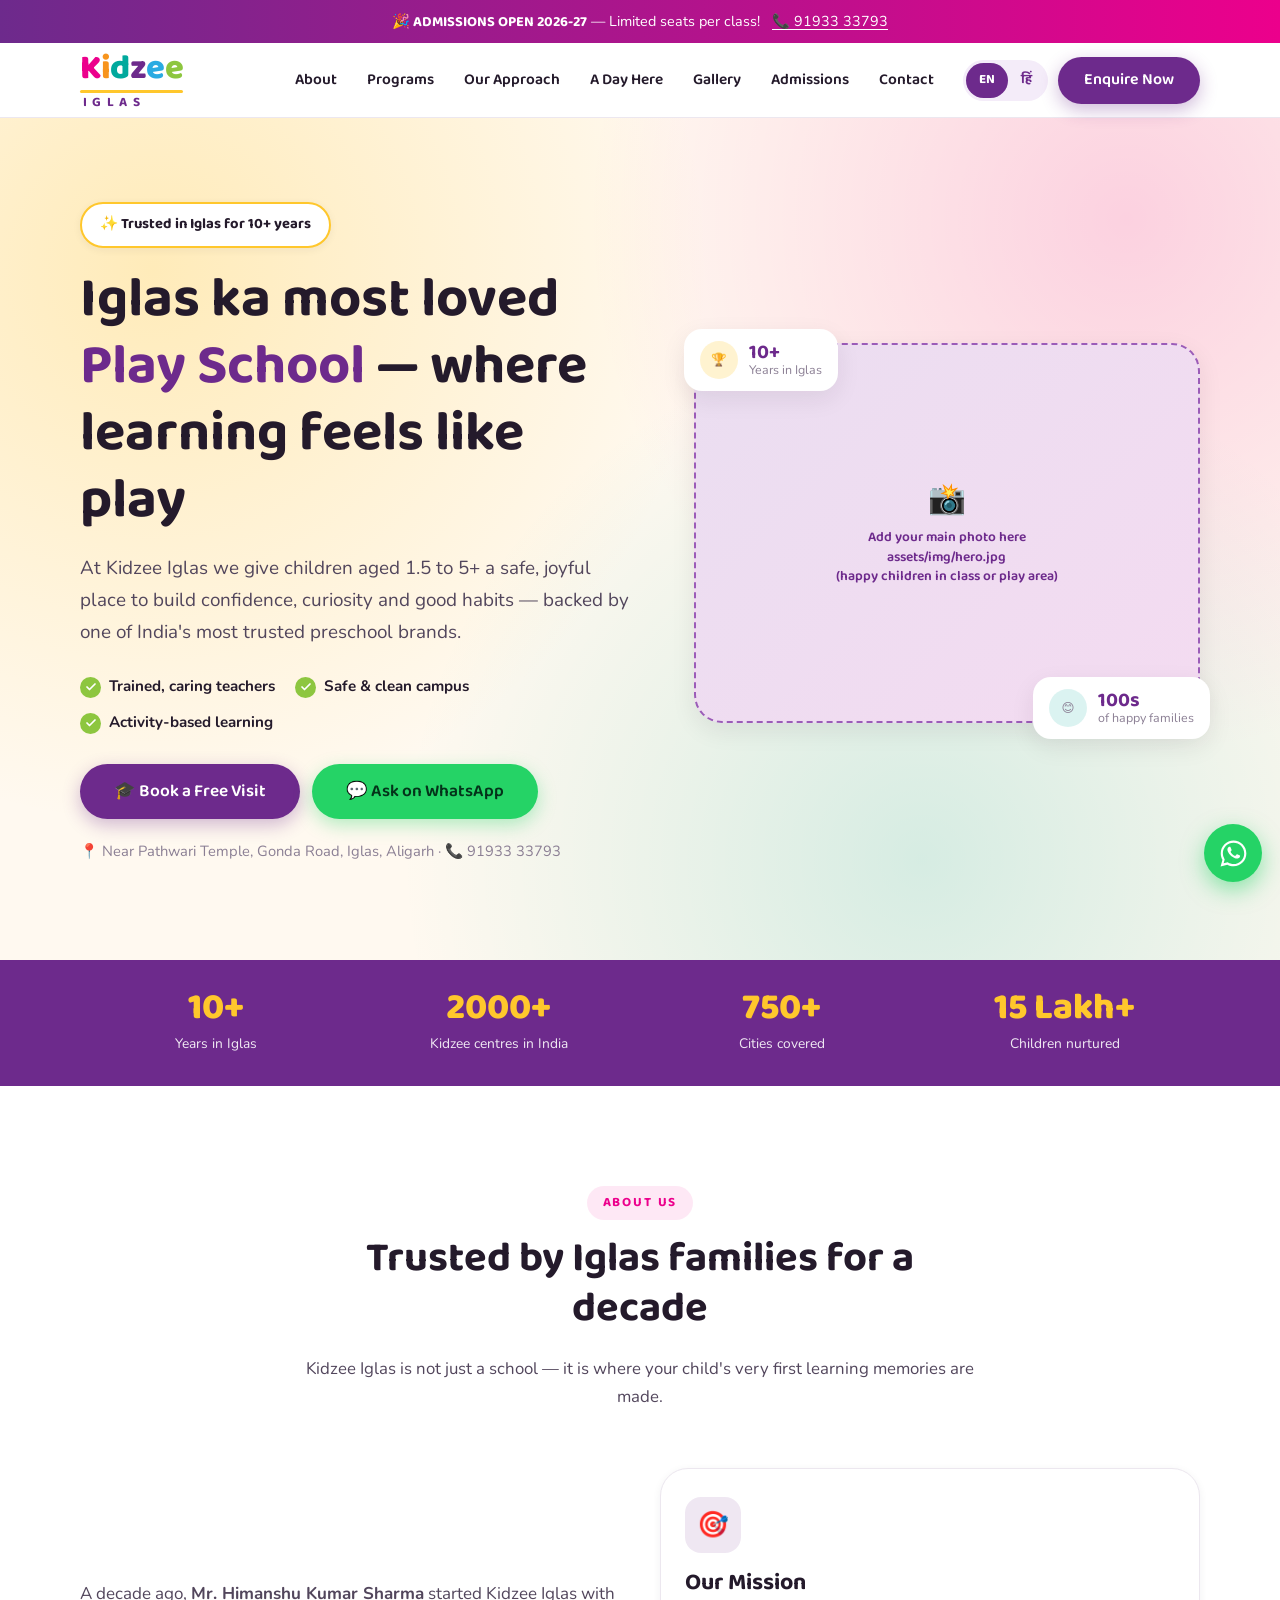
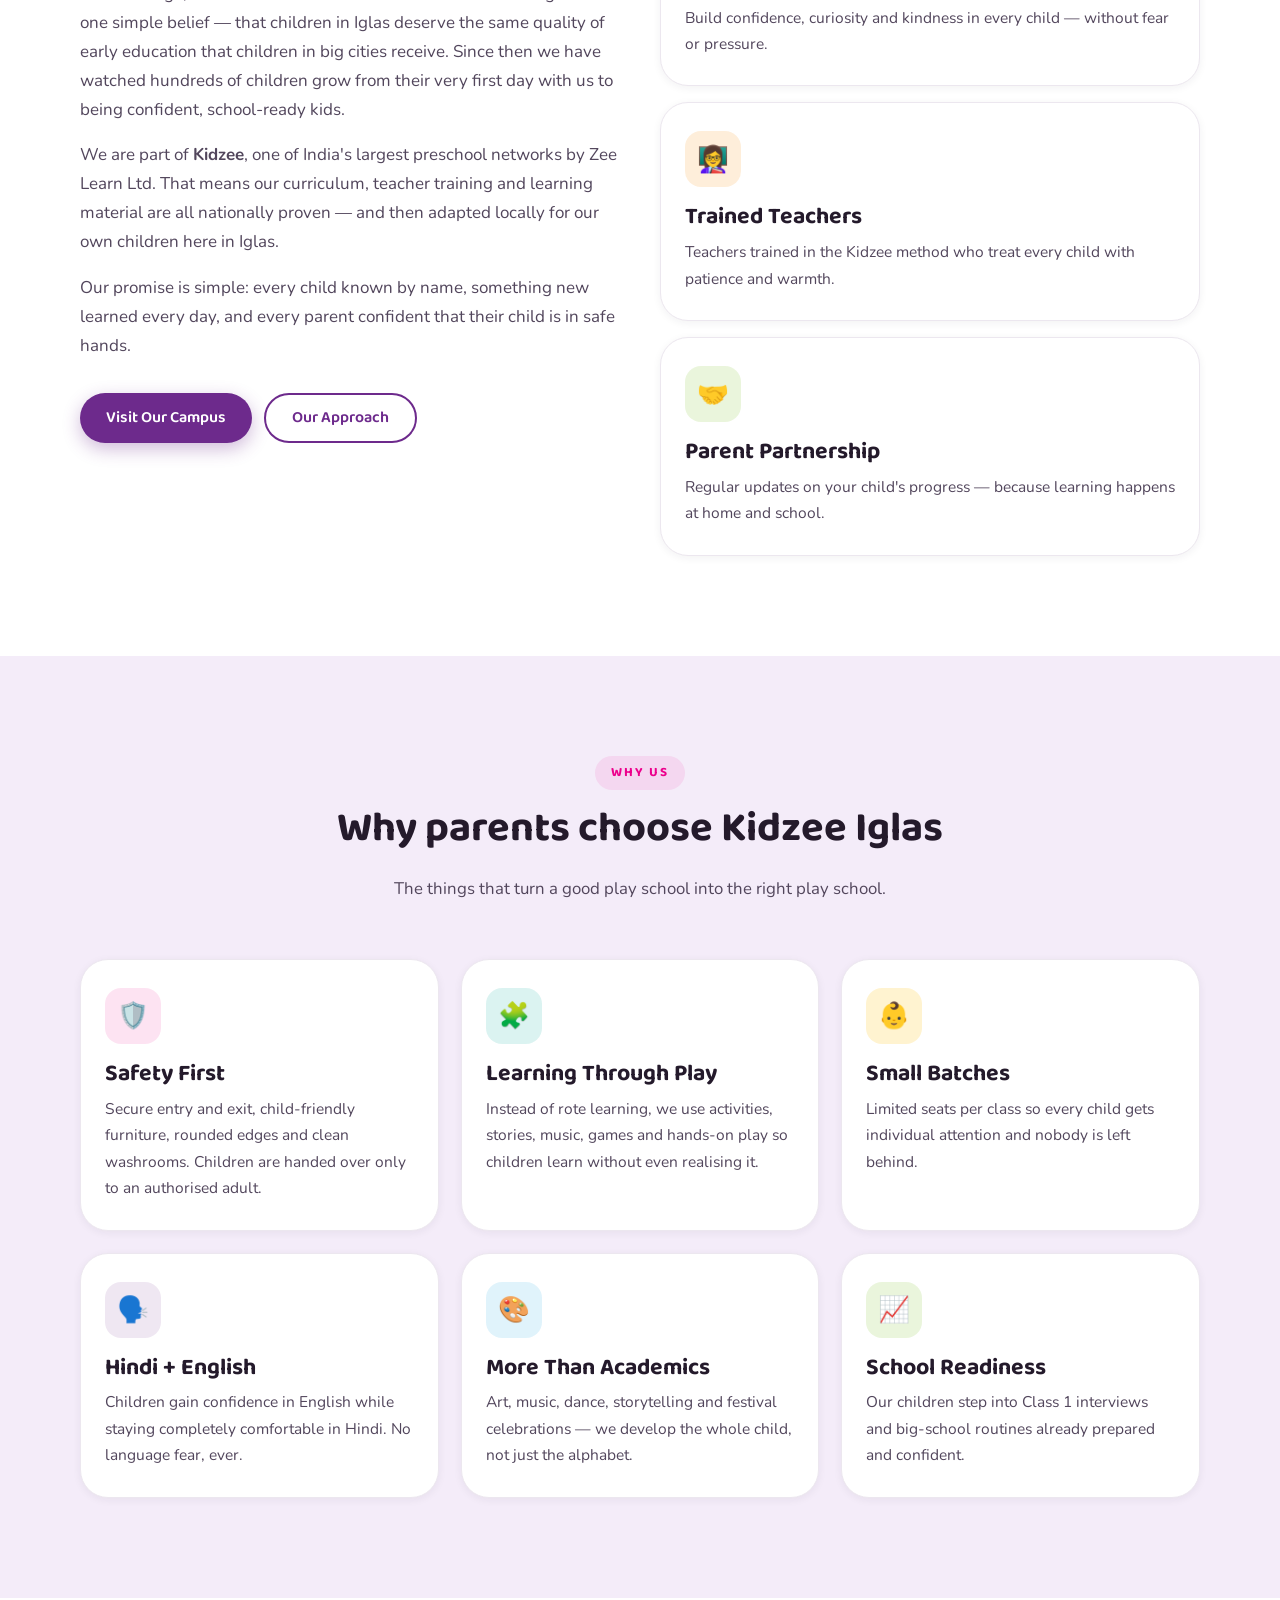
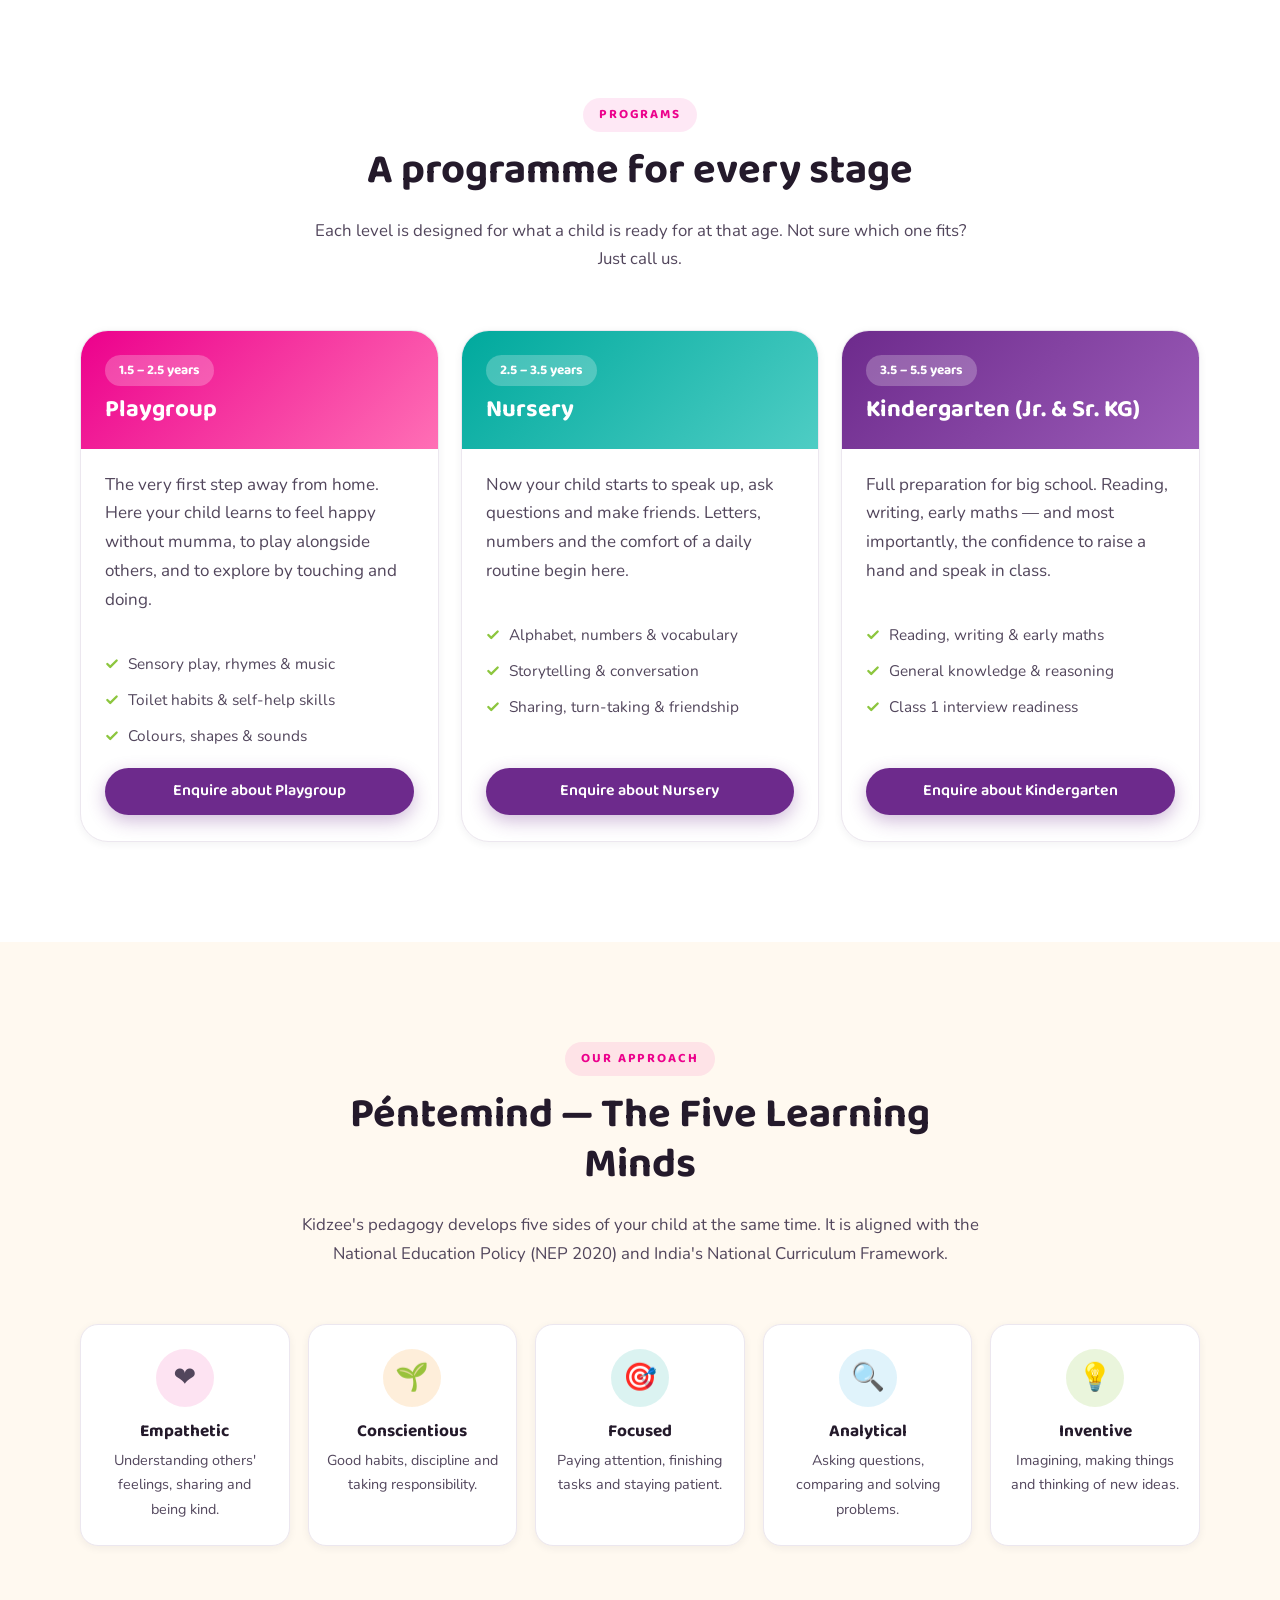
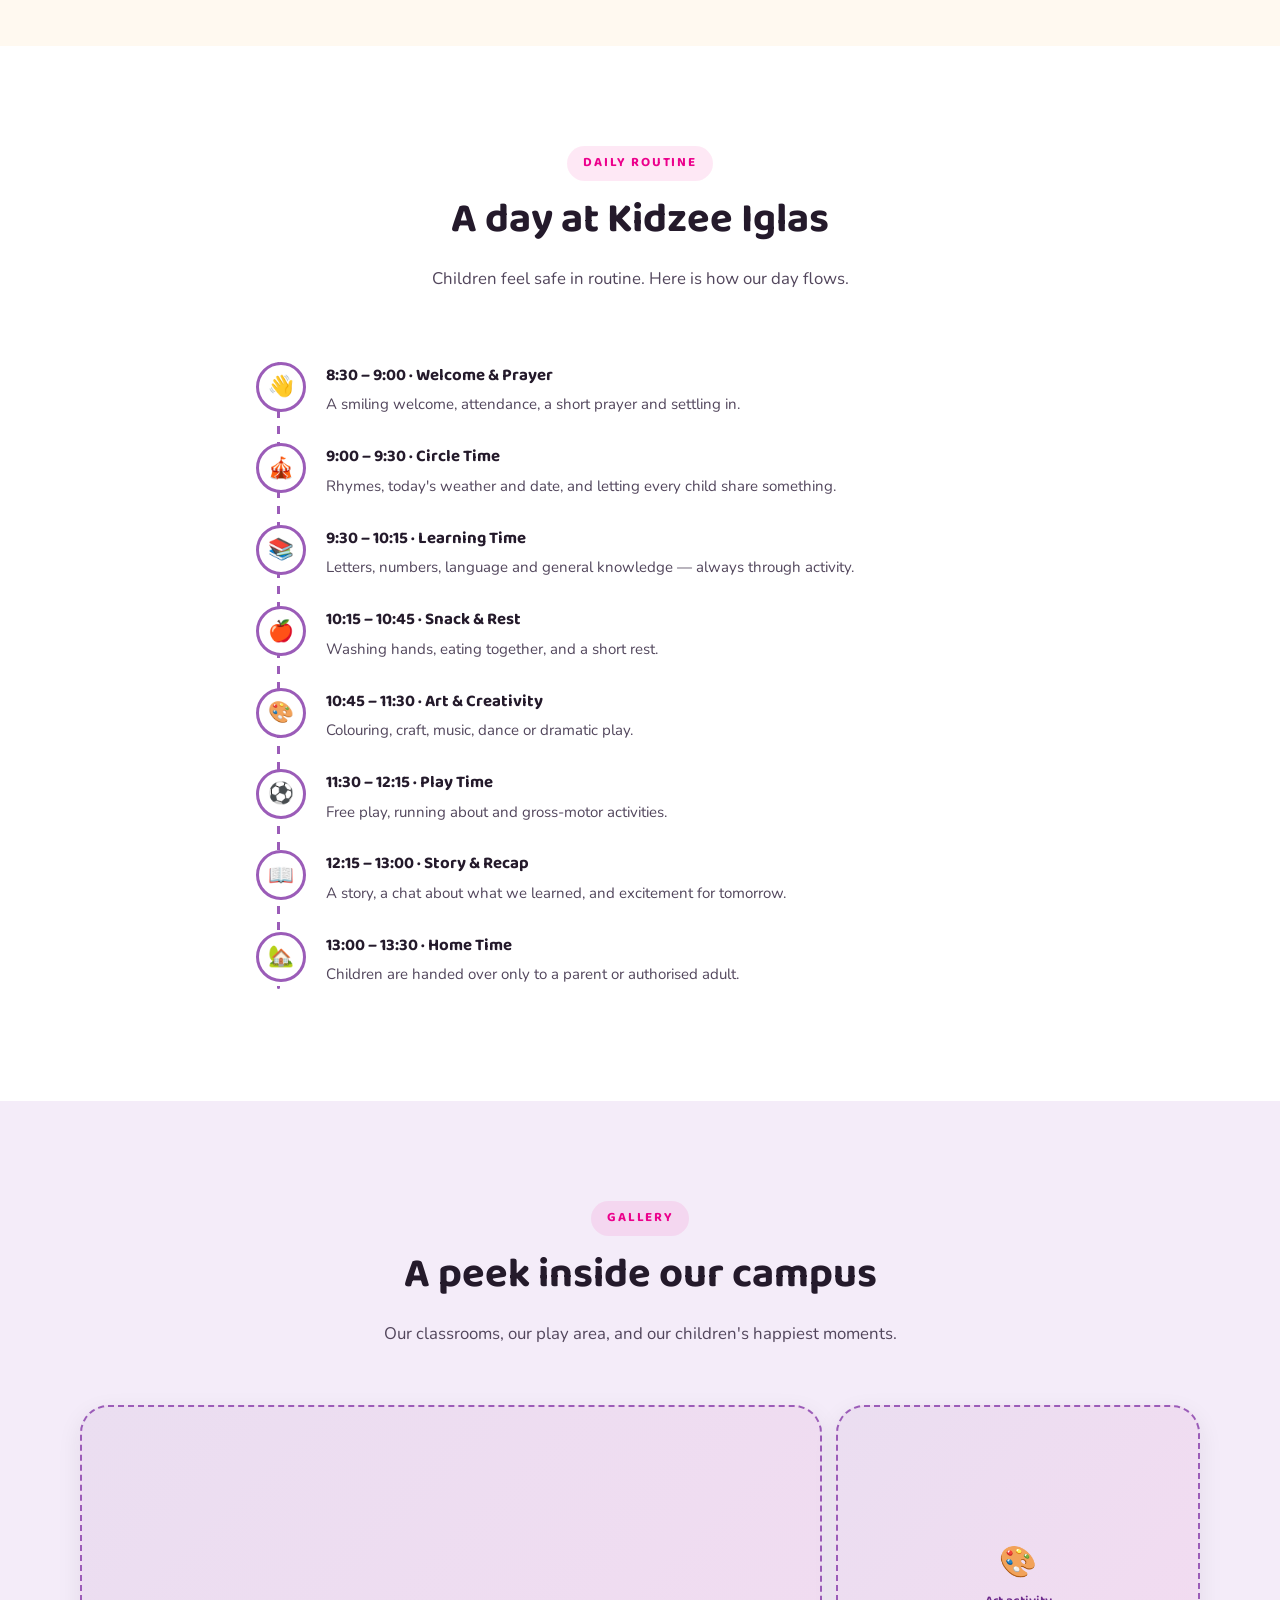
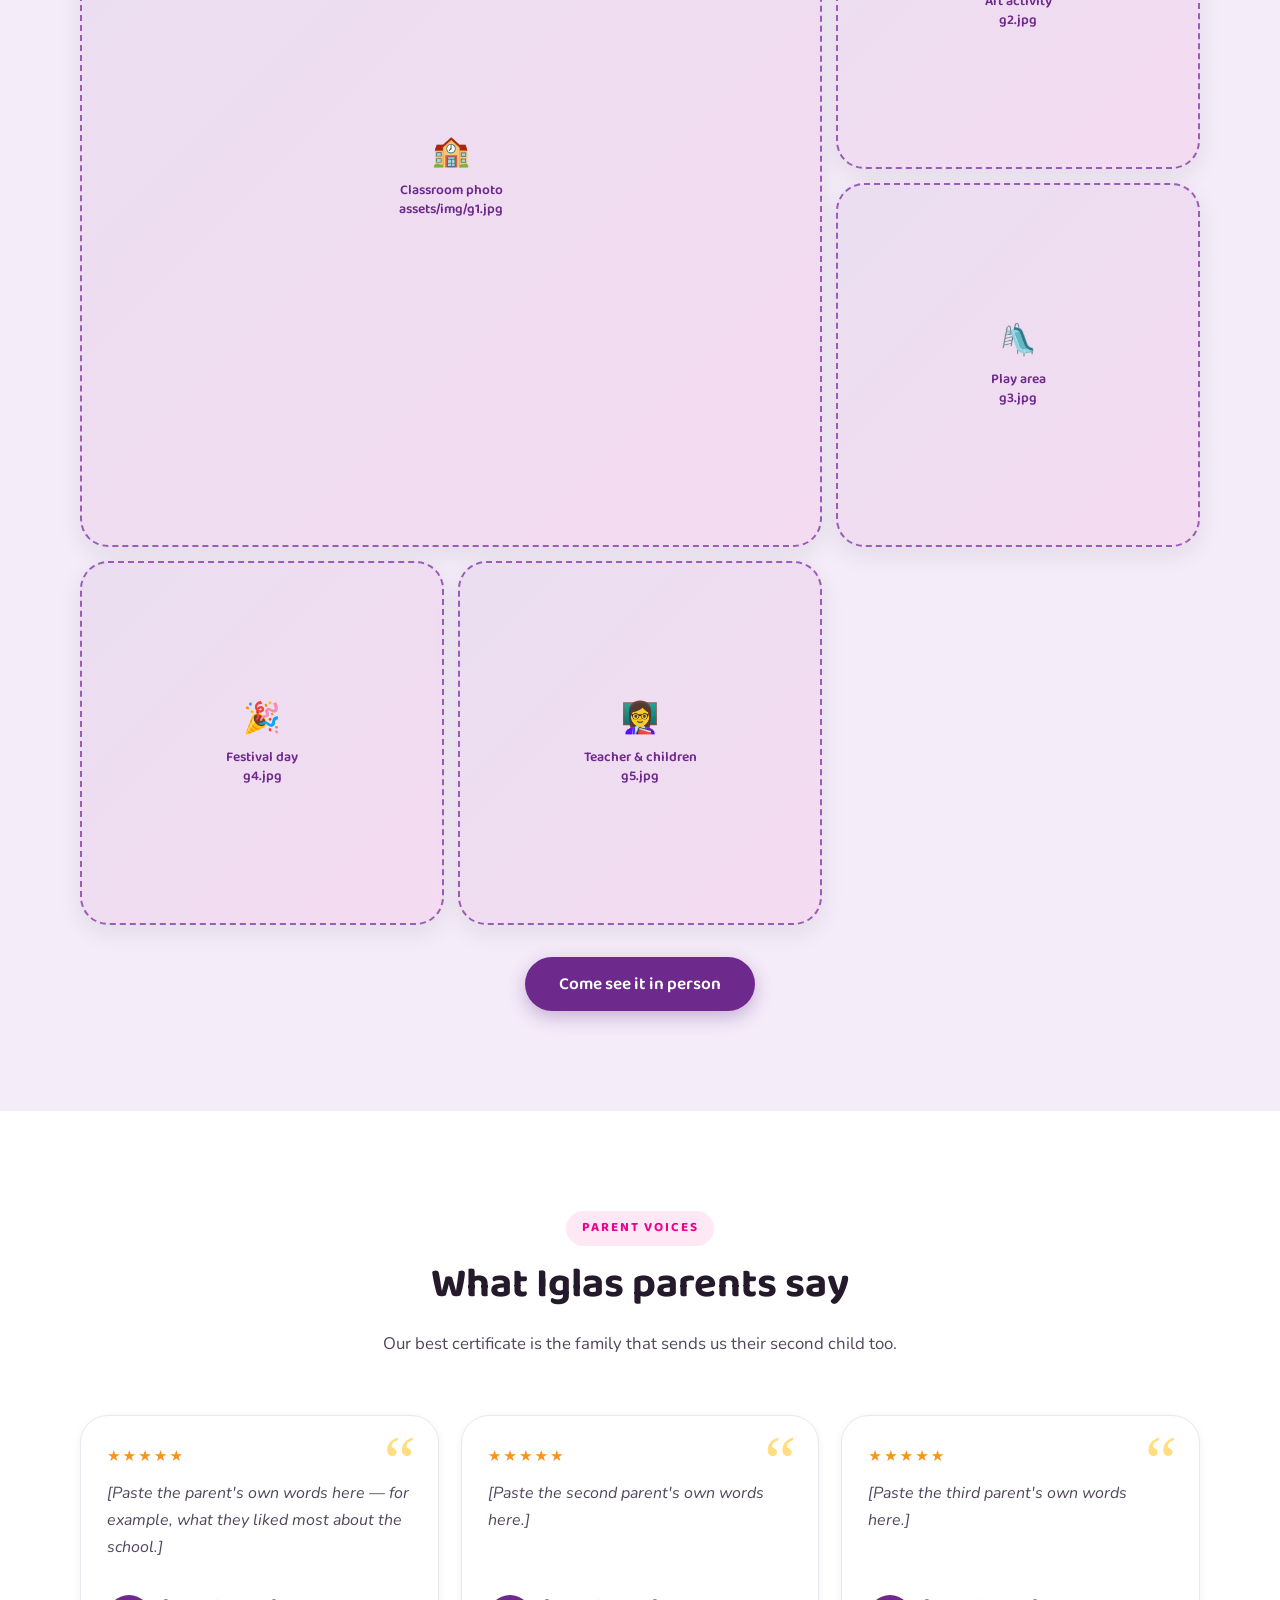
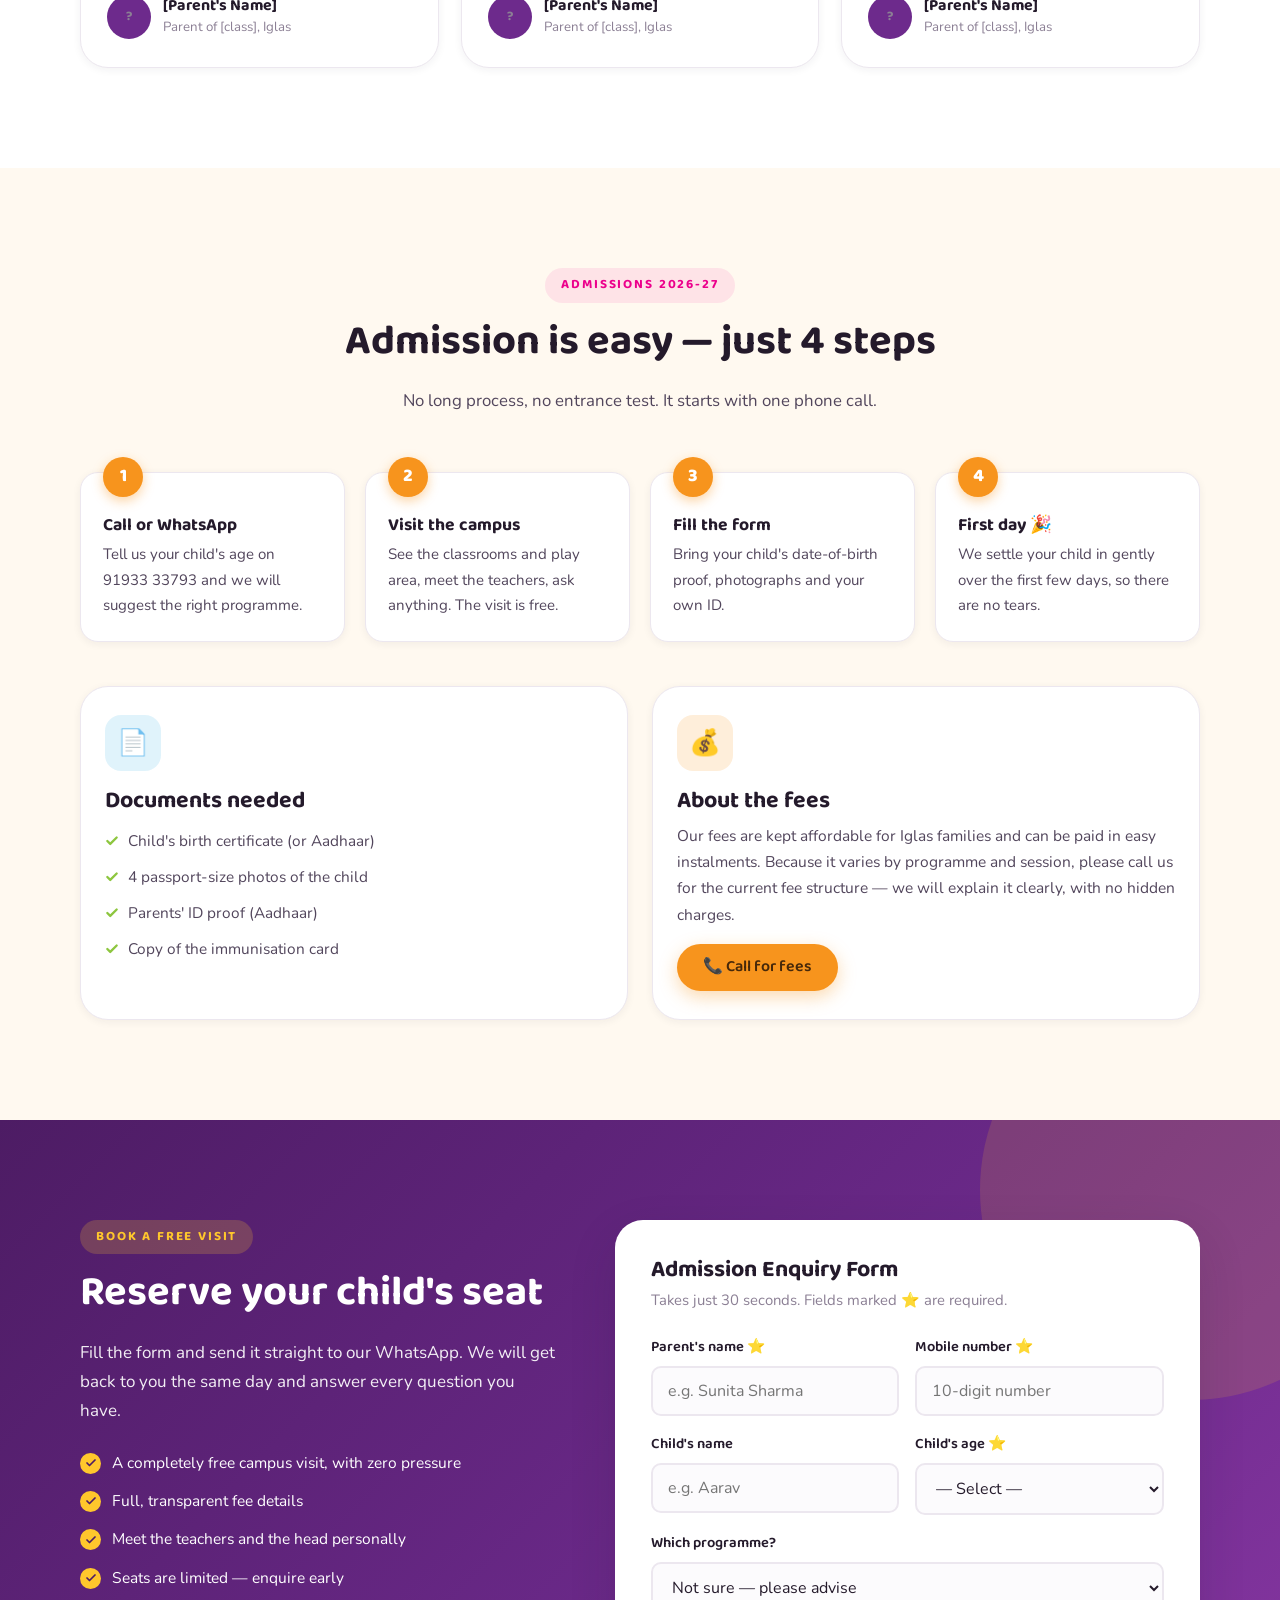
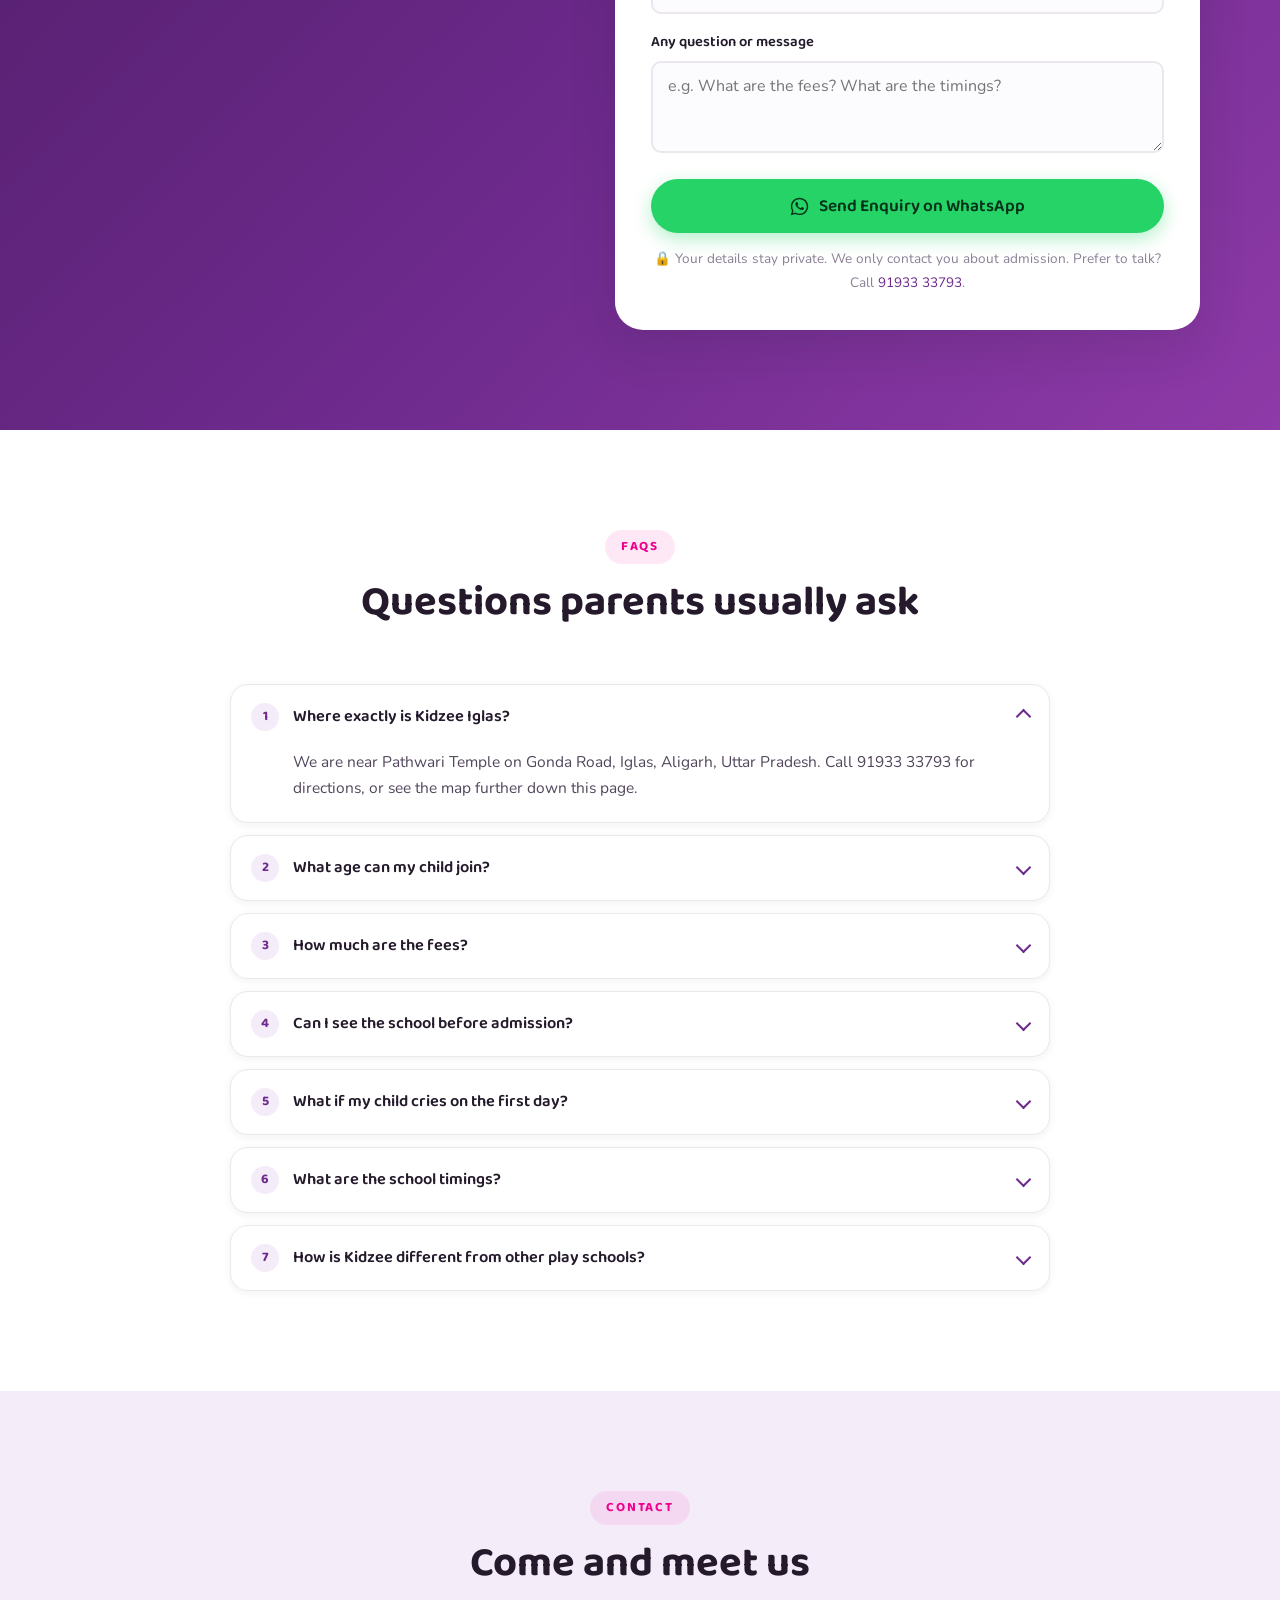
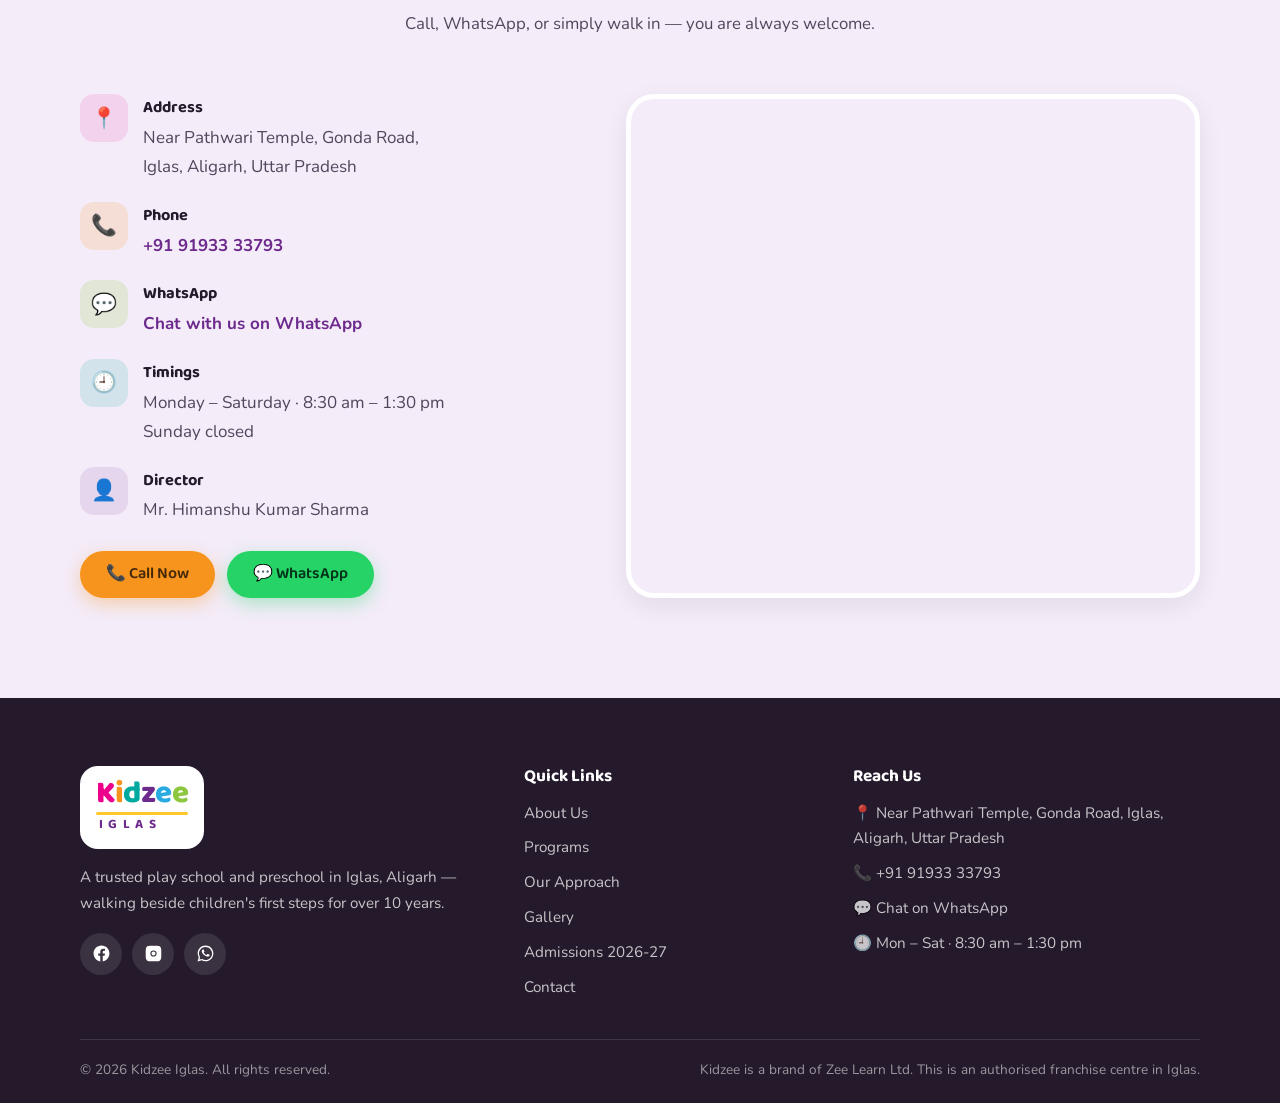
==== index.html @ c0337d70 "Add Kidzee Iglas website and branding kit Bilingual (English/Hindi), mobile-first website for the Ki" ====
<!DOCTYPE html>
<html lang="en">
<head>
<meta charset="UTF-8">
<meta name="viewport" content="width=device-width, initial-scale=1">
<meta name="theme-color" content="#6d2a8c">

<!-- ============================ SEO ============================ -->
<title>Kidzee Iglas | Best Play School &amp; Preschool in Iglas, Aligarh — Admissions Open 2026-27</title>
<meta name="description" content="Kidzee Iglas is a trusted play school &amp; preschool near Pathwari Temple, Gonda Road, Iglas, Aligarh. 10+ years of nurturing children. Playgroup, Nursery &amp; Kindergarten admissions open for 2026-27. Call 91933 33793.">
<meta name="keywords" content="Kidzee Iglas, play school in Iglas, preschool in Iglas, best play school Iglas Aligarh, nursery admission Iglas, playgroup Iglas, kindergarten Iglas, pre nursery Aligarh, Kidzee Aligarh">
<link rel="canonical" href="https://www.kidzeeiglas.com/">
<meta name="robots" content="index, follow">

<!-- Social sharing (WhatsApp / Facebook / Instagram link previews) -->
<meta property="og:type" content="website">
<meta property="og:site_name" content="Kidzee Iglas">
<meta property="og:title" content="Kidzee Iglas — Admissions Open 2026-27">
<meta property="og:description" content="Iglas ka bharosemand play school. Playgroup, Nursery aur Kindergarten mein admission shuru. 10+ saal ka anubhav. Call 91933 33793.">
<meta property="og:url" content="https://www.kidzeeiglas.com/">
<meta property="og:image" content="https://www.kidzeeiglas.com/assets/img/share-preview.jpg">
<meta property="og:locale" content="en_IN">
<meta name="twitter:card" content="summary_large_image">

<!-- Favicon: replace with the official Kidzee icon once you have it -->
<link rel="icon" href="data:image/svg+xml,%3Csvg xmlns=%22http://www.w3.org/2000/svg%22 viewBox=%220 0 32 32%22%3E%3Crect width=%2232%22 height=%2232%22 rx=%228%22 fill=%22%236d2a8c%22/%3E%3Ctext x=%2216%22 y=%2223%22 font-family=%22Verdana,sans-serif%22 font-size=%2220%22 font-weight=%22bold%22 fill=%22%23ffc72c%22 text-anchor=%22middle%22%3EK%3C/text%3E%3C/svg%3E">

<!-- Fonts (Baloo 2 also covers Devanagari, so Hindi renders in the same style) -->
<link rel="preconnect" href="https://fonts.googleapis.com">
<link rel="preconnect" href="https://fonts.gstatic.com" crossorigin>
<link href="https://fonts.googleapis.com/css2?family=Baloo+2:wght@600;700;800&family=Nunito:wght@400;600;700&display=swap" rel="stylesheet">

<style>
/* ==========================================================================
   KIDZEE IGLAS — Stylesheet
   --------------------------------------------------------------------------
   NOTE FOR THE OWNER / DEVELOPER:
   The colours below are a close approximation of the Kidzee playful palette.
   Once you receive the official Kidzee Brand Kit from Zee Learn, replace the
   HEX values in the ":root" block below with the official ones. Nothing else
   in this file needs to change — every colour is driven from here.
   ========================================================================== */

/* ---------- 1. DESIGN TOKENS ---------- */
:root {
  /* Brand palette */
  --purple: #6d2a8c;
  --purple-dark: #4d1c64;
  --purple-light: #9b5cb8;
  --purple-tint: #f4ecf9;

  --orange: #f7941d;
  --yellow: #ffc72c;
  --teal: #00a99d;
  --pink: #ec008c;
  --green: #8dc63f;
  --blue: #29abe2;

  /* Neutrals */
  --ink: #241a2b;
  --body: #52465c;
  --muted: #8b7f94;
  --line: #ece7ef;
  --cream: #fff9f0;
  --white: #ffffff;

  /* Typography */
  --font-head: "Baloo 2", "Trebuchet MS", "Segoe UI", system-ui, sans-serif;
  --font-body: "Nunito", "Segoe UI", Roboto, system-ui, -apple-system, sans-serif;

  /* Spacing & shape */
  --radius-sm: 10px;
  --radius: 18px;
  --radius-lg: 28px;
  --radius-pill: 999px;

  --shadow-sm: 0 2px 8px rgba(36, 26, 43, 0.06);
  --shadow: 0 8px 24px rgba(36, 26, 43, 0.08);
  --shadow-lg: 0 18px 48px rgba(36, 26, 43, 0.14);

  --wrap: 1160px;
  --gutter: 20px;

  /* Sticky bar height on mobile, used to pad the page bottom */
  --mobile-bar: 64px;
}

/* ---------- 2. RESET ---------- */
*,
*::before,
*::after {
  box-sizing: border-box;
}

html {
  -webkit-text-size-adjust: 100%;
  scroll-behavior: smooth;
  scroll-padding-top: 90px;
}

body {
  margin: 0;
  font-family: var(--font-body);
  font-size: 17px;
  line-height: 1.7;
  color: var(--body);
  background: var(--white);
  overflow-x: hidden;
}

img,
svg,
iframe {
  max-width: 100%;
  display: block;
}

a {
  color: var(--purple);
  text-decoration: none;
}

ul {
  margin: 0;
  padding: 0;
  list-style: none;
}

button {
  font: inherit;
  cursor: pointer;
  border: 0;
  background: none;
  color: inherit;
}

h1,
h2,
h3,
h4 {
  font-family: var(--font-head);
  color: var(--ink);
  line-height: 1.2;
  margin: 0 0 0.5em;
  font-weight: 700;
}

h1 {
  font-size: clamp(2rem, 5.2vw, 3.5rem);
}

h2 {
  font-size: clamp(1.6rem, 4vw, 2.6rem);
}

h3 {
  font-size: clamp(1.15rem, 2.4vw, 1.45rem);
}

p {
  margin: 0 0 1em;
}

p:last-child {
  margin-bottom: 0;
}

:focus-visible {
  outline: 3px solid var(--orange);
  outline-offset: 3px;
  border-radius: 4px;
}

/* ---------- 3. LAYOUT HELPERS ---------- */
.wrap {
  width: 100%;
  max-width: var(--wrap);
  margin-inline: auto;
  padding-inline: var(--gutter);
}

.section {
  padding: clamp(56px, 8vw, 100px) 0;
}

.section--tint {
  background: var(--purple-tint);
}

.section--cream {
  background: var(--cream);
}

.section-head {
  max-width: 680px;
  margin: 0 auto clamp(32px, 5vw, 56px);
  text-align: center;
}

.section-head p {
  font-size: 1.05rem;
  color: var(--body);
}

.eyebrow {
  display: inline-block;
  font-family: var(--font-head);
  font-weight: 700;
  font-size: 0.82rem;
  letter-spacing: 0.14em;
  text-transform: uppercase;
  color: var(--pink);
  background: rgba(236, 0, 140, 0.09);
  padding: 6px 16px;
  border-radius: var(--radius-pill);
  margin-bottom: 14px;
}

.grid {
  display: grid;
  gap: 22px;
}

@media (min-width: 640px) {
  .grid--2 { grid-template-columns: repeat(2, 1fr); }
  .grid--3 { grid-template-columns: repeat(2, 1fr); }
}

@media (min-width: 960px) {
  .grid--3 { grid-template-columns: repeat(3, 1fr); }
}

/* ---------- 4. BUTTONS ---------- */
.btn {
  display: inline-flex;
  align-items: center;
  justify-content: center;
  gap: 9px;
  font-family: var(--font-head);
  font-weight: 600;
  font-size: 1rem;
  padding: 13px 26px;
  border-radius: var(--radius-pill);
  transition: transform 0.18s ease, box-shadow 0.18s ease, background 0.18s ease;
  text-align: center;
  line-height: 1.3;
}

.btn:hover {
  transform: translateY(-2px);
}

.btn svg {
  flex: 0 0 auto;
}

.btn--primary {
  background: var(--purple);
  color: #fff;
  box-shadow: 0 6px 18px rgba(109, 42, 140, 0.32);
}

.btn--primary:hover {
  background: var(--purple-dark);
}

.btn--wa {
  background: #25d366;
  color: #04331a;
  box-shadow: 0 6px 18px rgba(37, 211, 102, 0.35);
}

.btn--wa:hover {
  background: #1cb455;
  color: #fff;
}

.btn--call {
  background: var(--orange);
  color: #46280a;
  box-shadow: 0 6px 18px rgba(247, 148, 29, 0.35);
}

.btn--ghost {
  background: #fff;
  color: var(--purple);
  border: 2px solid var(--purple);
}

.btn--ghost:hover {
  background: var(--purple);
  color: #fff;
}

.btn--lg {
  font-size: 1.08rem;
  padding: 16px 34px;
}

.btn--block {
  width: 100%;
}

.btn-row {
  display: flex;
  flex-wrap: wrap;
  gap: 12px;
}

/* ---------- 5. ANNOUNCEMENT BAR ---------- */
.topbar {
  background: linear-gradient(90deg, var(--purple), var(--pink));
  color: #fff;
  font-size: 0.9rem;
  text-align: center;
  padding: 9px var(--gutter);
}

.topbar strong {
  font-family: var(--font-head);
}

.topbar a {
  color: #fff;
  text-decoration: underline;
  text-underline-offset: 3px;
  white-space: nowrap;
}

/* ---------- 6. HEADER / NAV ---------- */
.header {
  position: sticky;
  top: 0;
  z-index: 60;
  background: rgba(255, 255, 255, 0.96);
  backdrop-filter: blur(10px);
  border-bottom: 1px solid var(--line);
}

.header__inner {
  display: flex;
  align-items: center;
  gap: 16px;
  min-height: 74px;
}

.logo {
  display: flex;
  align-items: center;
  flex: 0 0 auto;
}

.logo img {
  height: 54px;
  width: auto;
}

.nav {
  margin-left: auto;
}

.nav__list {
  display: flex;
  align-items: center;
  gap: 4px;
}

.nav__list a {
  display: block;
  padding: 9px 13px;
  border-radius: var(--radius-pill);
  font-family: var(--font-head);
  font-weight: 600;
  font-size: 0.97rem;
  color: var(--ink);
  transition: background 0.15s ease, color 0.15s ease;
}

.nav__list a:hover {
  background: var(--purple-tint);
  color: var(--purple);
}

.header__actions {
  display: flex;
  align-items: center;
  gap: 10px;
  flex: 0 0 auto;
}

/* Language toggle */
.lang {
  display: inline-flex;
  background: var(--purple-tint);
  border-radius: var(--radius-pill);
  padding: 3px;
  flex: 0 0 auto;
}

.lang button {
  font-family: var(--font-head);
  font-weight: 700;
  font-size: 0.82rem;
  padding: 6px 13px;
  border-radius: var(--radius-pill);
  color: var(--purple);
  transition: background 0.15s ease, color 0.15s ease;
}

.lang button[aria-pressed="true"] {
  background: var(--purple);
  color: #fff;
}

/* Hamburger */
.burger {
  display: none;
  width: 46px;
  height: 46px;
  border-radius: var(--radius-sm);
  background: var(--purple-tint);
  align-items: center;
  justify-content: center;
  flex: 0 0 auto;
}

.burger span {
  display: block;
  width: 21px;
  height: 2.5px;
  background: var(--purple);
  border-radius: 3px;
  position: relative;
  transition: transform 0.22s ease, opacity 0.22s ease;
}

.burger span::before,
.burger span::after {
  content: "";
  position: absolute;
  left: 0;
  width: 21px;
  height: 2.5px;
  background: var(--purple);
  border-radius: 3px;
  transition: transform 0.22s ease;
}

.burger span::before { top: -7px; }
.burger span::after { top: 7px; }

.burger[aria-expanded="true"] span { background: transparent; }
.burger[aria-expanded="true"] span::before { transform: translateY(7px) rotate(45deg); }
.burger[aria-expanded="true"] span::after { transform: translateY(-7px) rotate(-45deg); }

@media (max-width: 1024px) {
  .burger { display: flex; }

  .nav {
    position: fixed;
    inset: 0 0 0 auto;
    width: min(320px, 84vw);
    background: #fff;
    box-shadow: var(--shadow-lg);
    padding: 92px 22px 32px;
    transform: translateX(103%);
    /* visibility:hidden keeps the off-screen links out of the keyboard tab
       order while the drawer is closed, and still allows the slide-in to be
       animated (visibility is a discrete but animatable property). */
    visibility: hidden;
    pointer-events: none;
    transition: transform 0.28s ease, visibility 0.28s ease;
    overflow-y: auto;
    z-index: 55;
  }

  .nav.is-open {
    transform: translateX(0);
    visibility: visible;
    pointer-events: auto;
  }

  .nav__list {
    flex-direction: column;
    align-items: stretch;
    gap: 2px;
  }

  .nav__list a {
    padding: 13px 15px;
    font-size: 1.05rem;
    border-radius: var(--radius-sm);
  }

  .nav__cta {
    margin-top: 18px;
    display: grid;
    gap: 10px;
  }

  .header__actions .btn--desktop { display: none; }
}

@media (min-width: 1025px) {
  .nav__cta { display: none; }
}

.scrim {
  position: fixed;
  inset: 0;
  background: rgba(36, 26, 43, 0.5);
  opacity: 0;
  visibility: hidden;
  transition: opacity 0.28s ease, visibility 0.28s ease;
  z-index: 50;
}

.scrim.is-on {
  opacity: 1;
  visibility: visible;
}

/* ---------- 7. HERO ---------- */
.hero {
  position: relative;
  background:
    radial-gradient(circle at 12% 18%, rgba(255, 199, 44, 0.28), transparent 42%),
    radial-gradient(circle at 88% 12%, rgba(236, 0, 140, 0.16), transparent 40%),
    radial-gradient(circle at 72% 88%, rgba(0, 169, 157, 0.16), transparent 44%),
    var(--cream);
  padding: clamp(44px, 7vw, 84px) 0 clamp(56px, 8vw, 96px);
  overflow: hidden;
}

.hero__grid {
  display: grid;
  gap: 40px;
  align-items: center;
}

@media (min-width: 900px) {
  .hero__grid {
    grid-template-columns: 1.05fr 0.95fr;
    gap: 54px;
  }
}

.hero__badge {
  display: inline-flex;
  align-items: center;
  gap: 8px;
  background: #fff;
  border: 2px solid var(--yellow);
  color: var(--ink);
  font-family: var(--font-head);
  font-weight: 700;
  font-size: 0.92rem;
  padding: 8px 18px;
  border-radius: var(--radius-pill);
  box-shadow: var(--shadow-sm);
  margin-bottom: 18px;
}

.hero h1 {
  margin-bottom: 18px;
}

.hero h1 .hl {
  color: var(--purple);
  position: relative;
  white-space: nowrap;
}

.hero h1 .hl::after {
  content: "";
  position: absolute;
  left: 0;
  right: 0;
  bottom: 4px;
  height: 30%;
  background: rgba(255, 199, 44, 0.45);
  border-radius: 4px;
  z-index: -1;
}

.hero__lead {
  font-size: clamp(1.02rem, 2.1vw, 1.18rem);
  max-width: 54ch;
  margin-bottom: 26px;
}

.hero__points {
  display: flex;
  flex-wrap: wrap;
  gap: 10px 20px;
  margin: 0 0 28px;
}

.hero__points li {
  display: flex;
  align-items: center;
  gap: 8px;
  font-weight: 700;
  font-size: 0.95rem;
  color: var(--ink);
}

.tick {
  flex: 0 0 auto;
  width: 21px;
  height: 21px;
  border-radius: 50%;
  background: var(--green);
  display: grid;
  place-items: center;
}

.tick svg { width: 12px; height: 12px; }

.hero__note {
  margin-top: 20px;
  font-size: 0.92rem;
  color: var(--muted);
}

/* Hero photo collage */
.hero__art {
  position: relative;
}

.photo {
  position: relative;
  border-radius: var(--radius-lg);
  overflow: hidden;
  background: var(--purple-tint);
  box-shadow: var(--shadow);
}

.photo img {
  width: 100%;
  height: 100%;
  object-fit: cover;
  display: block;
}

.hero__photo-main {
  aspect-ratio: 4 / 3;
  border: 6px solid #fff;
}

.hero__chip {
  position: absolute;
  background: #fff;
  border-radius: var(--radius);
  box-shadow: var(--shadow);
  padding: 12px 16px;
  display: flex;
  align-items: center;
  gap: 11px;
}

.hero__chip strong {
  display: block;
  font-family: var(--font-head);
  font-size: 1.25rem;
  color: var(--purple);
  line-height: 1;
}

.hero__chip span {
  font-size: 0.78rem;
  color: var(--muted);
  line-height: 1.3;
}

.hero__chip--tl { top: -14px; left: -10px; }
.hero__chip--br { bottom: -16px; right: -10px; }

@media (max-width: 560px) {
  .hero__chip { display: none; }
}

.chip-ico {
  width: 38px;
  height: 38px;
  border-radius: 50%;
  display: grid;
  place-items: center;
  font-size: 1.15rem;
  flex: 0 0 auto;
}

/* ---------- 8. TRUST STRIP ---------- */
.trust {
  background: var(--purple);
  color: #fff;
  padding: 30px 0;
}

.trust__grid {
  display: grid;
  grid-template-columns: repeat(2, 1fr);
  gap: 22px 12px;
  text-align: center;
}

@media (min-width: 760px) {
  .trust__grid { grid-template-columns: repeat(4, 1fr); }
}

.trust__num {
  font-family: var(--font-head);
  font-weight: 800;
  font-size: clamp(1.6rem, 4vw, 2.3rem);
  line-height: 1;
  color: var(--yellow);
  display: block;
}

.trust__lbl {
  font-size: 0.86rem;
  opacity: 0.9;
  margin-top: 6px;
  display: block;
}

/* ---------- 9. CARDS ---------- */
.card {
  background: #fff;
  border: 1px solid var(--line);
  border-radius: var(--radius-lg);
  padding: 28px 24px;
  box-shadow: var(--shadow-sm);
  transition: transform 0.2s ease, box-shadow 0.2s ease;
  height: 100%;
}

.card:hover {
  transform: translateY(-5px);
  box-shadow: var(--shadow);
}

.card__ico {
  width: 56px;
  height: 56px;
  border-radius: 16px;
  display: grid;
  place-items: center;
  font-size: 1.6rem;
  margin-bottom: 16px;
}

.card h3 {
  margin-bottom: 8px;
}

.card p {
  font-size: 0.97rem;
}

/* Pastel icon tiles */
.bg-purple { background: rgba(109, 42, 140, 0.11); }
.bg-orange { background: rgba(247, 148, 29, 0.16); }
.bg-yellow { background: rgba(255, 199, 44, 0.22); }
.bg-teal   { background: rgba(0, 169, 157, 0.14); }
.bg-pink   { background: rgba(236, 0, 140, 0.11); }
.bg-green  { background: rgba(141, 198, 63, 0.18); }
.bg-blue   { background: rgba(41, 171, 226, 0.14); }

/* ---------- 10. PROGRAMS ---------- */
.prog {
  position: relative;
  background: #fff;
  border-radius: var(--radius-lg);
  overflow: hidden;
  border: 1px solid var(--line);
  box-shadow: var(--shadow-sm);
  display: flex;
  flex-direction: column;
  transition: transform 0.2s ease, box-shadow 0.2s ease;
}

.prog:hover {
  transform: translateY(-5px);
  box-shadow: var(--shadow);
}

.prog__top {
  padding: 24px;
  color: #fff;
  position: relative;
}

.prog:nth-child(1) .prog__top { background: linear-gradient(135deg, var(--pink), #ff6fb5); }
.prog:nth-child(2) .prog__top { background: linear-gradient(135deg, var(--teal), #4ecdc4); }
.prog:nth-child(3) .prog__top { background: linear-gradient(135deg, var(--purple), var(--purple-light)); }

.prog__age {
  display: inline-block;
  background: rgba(255, 255, 255, 0.24);
  border-radius: var(--radius-pill);
  padding: 4px 14px;
  font-family: var(--font-head);
  font-weight: 700;
  font-size: 0.85rem;
  margin-bottom: 10px;
}

.prog__top h3 {
  color: #fff;
  margin: 0;
  font-size: 1.5rem;
}

.prog__body {
  padding: 22px 24px 26px;
  display: flex;
  flex-direction: column;
  gap: 14px;
  flex: 1;
}

.prog__list li {
  display: flex;
  gap: 9px;
  align-items: flex-start;
  font-size: 0.96rem;
  padding: 5px 0;
}

.prog__list svg {
  flex: 0 0 auto;
  margin-top: 6px;
  width: 14px;
  height: 14px;
  color: var(--green);
}

.prog__body .btn {
  margin-top: auto;
}

/* ---------- 11. PÉNTEMIND ---------- */
.minds {
  display: grid;
  gap: 18px;
}

@media (min-width: 620px) {
  .minds { grid-template-columns: repeat(2, 1fr); }
}

@media (min-width: 1000px) {
  .minds { grid-template-columns: repeat(5, 1fr); }
}

.mind {
  background: #fff;
  border-radius: var(--radius);
  padding: 24px 18px;
  text-align: center;
  border: 1px solid var(--line);
  box-shadow: var(--shadow-sm);
}

.mind__ico {
  width: 58px;
  height: 58px;
  margin: 0 auto 14px;
  border-radius: 50%;
  display: grid;
  place-items: center;
  font-size: 1.7rem;
}

.mind h3 {
  font-size: 1.08rem;
  margin-bottom: 6px;
}

.mind p {
  font-size: 0.9rem;
  margin: 0;
}

/* ---------- 12. DAILY ROUTINE TIMELINE ---------- */
.routine {
  max-width: 780px;
  margin-inline: auto;
  position: relative;
  padding-left: 6px;
}

.routine::before {
  content: "";
  position: absolute;
  left: 27px;
  top: 12px;
  bottom: 12px;
  width: 3px;
  background: repeating-linear-gradient(
    to bottom,
    var(--purple-light) 0 8px,
    transparent 8px 16px
  );
  border-radius: 3px;
}

.routine li {
  display: flex;
  gap: 20px;
  align-items: flex-start;
  padding: 12px 0;
  position: relative;
}

.routine__dot {
  flex: 0 0 auto;
  width: 50px;
  height: 50px;
  border-radius: 50%;
  background: #fff;
  border: 3px solid var(--purple-light);
  display: grid;
  place-items: center;
  font-size: 1.3rem;
  position: relative;
  z-index: 1;
}

.routine__txt strong {
  display: block;
  font-family: var(--font-head);
  color: var(--ink);
  font-size: 1.05rem;
}

.routine__txt span {
  font-size: 0.94rem;
}

/* ---------- 13. GALLERY ---------- */
.gallery {
  display: grid;
  grid-template-columns: repeat(2, 1fr);
  gap: 14px;
}

@media (min-width: 700px) {
  .gallery { grid-template-columns: repeat(3, 1fr); }
}

.gallery .photo {
  aspect-ratio: 1 / 1;
}

.gallery .photo:first-child {
  grid-column: span 2;
  grid-row: span 2;
  aspect-ratio: auto;
}

@media (max-width: 699px) {
  .gallery .photo:first-child {
    grid-column: span 2;
    grid-row: auto;
    aspect-ratio: 4 / 3;
  }
}

/* Placeholder look for photos not yet supplied */
.photo--empty {
  display: grid;
  place-items: center;
  text-align: center;
  padding: 18px;
  background:
    linear-gradient(135deg, rgba(109, 42, 140, 0.07), rgba(236, 0, 140, 0.07)),
    var(--purple-tint);
  border: 2px dashed var(--purple-light);
  color: var(--purple);
  font-family: var(--font-head);
  font-weight: 600;
  font-size: 0.86rem;
  line-height: 1.4;
}

.photo--empty .ph-ico {
  font-size: 1.9rem;
  display: block;
  margin-bottom: 6px;
}

/* ---------- 14. TESTIMONIALS ---------- */
.quote {
  background: #fff;
  border-radius: var(--radius-lg);
  padding: 28px 26px;
  border: 1px solid var(--line);
  box-shadow: var(--shadow-sm);
  position: relative;
  height: 100%;
  display: flex;
  flex-direction: column;
}

.quote::before {
  content: "\201C";
  font-family: Georgia, serif;
  font-size: 4.5rem;
  line-height: 1;
  color: var(--yellow);
  position: absolute;
  top: 10px;
  right: 22px;
  opacity: 0.6;
}

.quote p {
  font-size: 1rem;
  font-style: italic;
  position: relative;
  z-index: 1;
  flex: 1;
}

.quote__by {
  display: flex;
  align-items: center;
  gap: 12px;
  margin-top: 18px;
}

.quote__av {
  width: 44px;
  height: 44px;
  border-radius: 50%;
  background: var(--purple);
  color: #fff;
  display: grid;
  place-items: center;
  font-family: var(--font-head);
  font-weight: 700;
  font-size: 1.1rem;
  flex: 0 0 auto;
}

.quote__by strong {
  display: block;
  font-family: var(--font-head);
  color: var(--ink);
  font-size: 1rem;
  line-height: 1.3;
}

.quote__by span {
  font-size: 0.83rem;
  color: var(--muted);
}

.stars {
  color: var(--orange);
  font-size: 0.95rem;
  letter-spacing: 2px;
  margin-bottom: 10px;
}

/* ---------- 15. ADMISSION STEPS ---------- */
.steps {
  counter-reset: step;
  display: grid;
  gap: 20px;
}

@media (min-width: 640px) {
  .steps { grid-template-columns: repeat(2, 1fr); }
}

@media (min-width: 1000px) {
  .steps { grid-template-columns: repeat(4, 1fr); }
}

.step {
  background: #fff;
  border-radius: var(--radius);
  padding: 26px 22px 22px;
  border: 1px solid var(--line);
  box-shadow: var(--shadow-sm);
  position: relative;
}

.step::before {
  counter-increment: step;
  content: counter(step);
  position: absolute;
  top: -16px;
  left: 22px;
  width: 40px;
  height: 40px;
  border-radius: 50%;
  background: var(--orange);
  color: #fff;
  font-family: var(--font-head);
  font-weight: 800;
  font-size: 1.15rem;
  display: grid;
  place-items: center;
  box-shadow: 0 4px 12px rgba(247, 148, 29, 0.4);
}

.step h3 {
  margin-top: 16px;
  font-size: 1.1rem;
  margin-bottom: 6px;
}

.step p {
  font-size: 0.94rem;
  margin: 0;
}

/* ---------- 16. ENQUIRY FORM ---------- */
.enquire {
  background: linear-gradient(135deg, var(--purple-dark), var(--purple) 55%, #8e3aa8);
  color: #fff;
  position: relative;
  overflow: hidden;
}

.enquire::after {
  content: "";
  position: absolute;
  width: 420px;
  height: 420px;
  border-radius: 50%;
  background: rgba(255, 199, 44, 0.14);
  top: -140px;
  right: -120px;
}

.enquire__grid {
  display: grid;
  gap: 40px;
  align-items: start;
  position: relative;
  z-index: 1;
}

@media (min-width: 940px) {
  .enquire__grid { grid-template-columns: 0.9fr 1.1fr; gap: 56px; }
}

.enquire h2 {
  color: #fff;
}

.enquire__grid > div:first-child p {
  opacity: 0.92;
}

.enquire__perks {
  margin-top: 24px;
  display: grid;
  gap: 12px;
}

.enquire__perks li {
  display: flex;
  gap: 11px;
  align-items: flex-start;
  font-size: 0.97rem;
}

.enquire__perks .tick {
  background: var(--yellow);
  margin-top: 3px;
}

.enquire__perks .tick svg { color: var(--purple-dark); }

.form-card {
  background: #fff;
  border-radius: var(--radius-lg);
  padding: clamp(24px, 4vw, 36px);
  box-shadow: var(--shadow-lg);
  color: var(--body);
}

.form-card h3 {
  margin-bottom: 4px;
}

.form-card > p {
  font-size: 0.93rem;
  color: var(--muted);
  margin-bottom: 22px;
}

.field {
  margin-bottom: 16px;
}

.field label {
  display: block;
  font-family: var(--font-head);
  font-weight: 600;
  font-size: 0.92rem;
  color: var(--ink);
  margin-bottom: 6px;
}

.field .req {
  color: var(--pink);
}

.field input,
.field select,
.field textarea {
  width: 100%;
  font-family: var(--font-body);
  font-size: 1rem;
  color: var(--ink);
  padding: 12px 15px;
  border: 2px solid var(--line);
  border-radius: var(--radius-sm);
  background: #fcfbfd;
  transition: border-color 0.15s ease, background 0.15s ease;
}

.field textarea {
  min-height: 92px;
  resize: vertical;
}

.field input:focus,
.field select:focus,
.field textarea:focus {
  outline: none;
  border-color: var(--purple-light);
  background: #fff;
}

.field-row {
  display: grid;
  gap: 16px;
}

@media (min-width: 520px) {
  .field-row { grid-template-columns: 1fr 1fr; }
}

.form-note {
  font-size: 0.85rem;
  color: var(--muted);
  text-align: center;
  margin-top: 14px;
}

.form-err {
  display: none;
  background: rgba(236, 0, 140, 0.08);
  border: 1px solid rgba(236, 0, 140, 0.3);
  color: #b00068;
  border-radius: var(--radius-sm);
  padding: 10px 14px;
  font-size: 0.9rem;
  margin-bottom: 16px;
}

.form-err.is-on { display: block; }

/* ---------- 17. FAQ ---------- */
.faq {
  max-width: 820px;
  margin-inline: auto;
  display: grid;
  gap: 12px;
}

.faq__item {
  background: #fff;
  border: 1px solid var(--line);
  border-radius: var(--radius);
  overflow: hidden;
  box-shadow: var(--shadow-sm);
}

.faq__q {
  width: 100%;
  display: flex;
  align-items: center;
  gap: 14px;
  text-align: left;
  padding: 18px 20px;
  font-family: var(--font-head);
  font-weight: 600;
  font-size: 1.03rem;
  color: var(--ink);
}

.faq__q::after {
  content: "";
  margin-left: auto;
  flex: 0 0 auto;
  width: 11px;
  height: 11px;
  border-right: 2.5px solid var(--purple);
  border-bottom: 2.5px solid var(--purple);
  transform: rotate(45deg);
  transition: transform 0.22s ease;
}

.faq__item.is-open .faq__q::after {
  transform: rotate(-135deg);
}

.faq__n {
  flex: 0 0 auto;
  width: 28px;
  height: 28px;
  border-radius: 50%;
  background: var(--purple-tint);
  color: var(--purple);
  display: grid;
  place-items: center;
  font-size: 0.85rem;
  font-weight: 700;
}

.faq__a {
  display: none;
  padding: 0 20px 20px 62px;
  font-size: 0.97rem;
}

.faq__item.is-open .faq__a { display: block; }

@media (max-width: 520px) {
  .faq__a { padding-left: 20px; }
}

/* ---------- 18. CONTACT ---------- */
.contact__grid {
  display: grid;
  gap: 34px;
}

@media (min-width: 900px) {
  .contact__grid { grid-template-columns: 1fr 1.15fr; gap: 46px; }
}

.info-list {
  display: grid;
  gap: 20px;
  margin-bottom: 26px;
}

.info-list li {
  display: flex;
  gap: 15px;
  align-items: flex-start;
}

.info-list .card__ico {
  width: 48px;
  height: 48px;
  border-radius: 14px;
  font-size: 1.3rem;
  margin: 0;
}

.info-list strong {
  display: block;
  font-family: var(--font-head);
  color: var(--ink);
  font-size: 1.02rem;
  margin-bottom: 2px;
}

.info-list a { font-weight: 700; }

.map-frame {
  border-radius: var(--radius-lg);
  overflow: hidden;
  box-shadow: var(--shadow);
  border: 5px solid #fff;
  min-height: 340px;
  background: var(--purple-tint);
}

.map-frame iframe {
  width: 100%;
  height: 100%;
  min-height: 340px;
  border: 0;
}

/* ---------- 19. FOOTER ---------- */
.footer {
  background: var(--ink);
  color: rgba(255, 255, 255, 0.75);
  padding: clamp(44px, 6vw, 68px) 0 0;
  font-size: 0.95rem;
}

.footer__grid {
  display: grid;
  gap: 32px;
  padding-bottom: 38px;
}

@media (min-width: 760px) {
  .footer__grid { grid-template-columns: 1.4fr 1fr 1.2fr; gap: 40px; }
}

.footer h4 {
  color: #fff;
  font-size: 1.08rem;
  margin-bottom: 14px;
}

.footer a {
  color: rgba(255, 255, 255, 0.75);
}

.footer a:hover {
  color: var(--yellow);
}

.footer__links {
  display: grid;
  gap: 9px;
}

.footer__logo {
  background: #fff;
  border-radius: var(--radius);
  padding: 12px 16px;
  display: inline-block;
  margin-bottom: 16px;
}

.footer__logo img { height: 52px; }

.socials {
  display: flex;
  gap: 10px;
  margin-top: 16px;
}

.socials a {
  width: 42px;
  height: 42px;
  border-radius: 50%;
  background: rgba(255, 255, 255, 0.1);
  display: grid;
  place-items: center;
  transition: background 0.18s ease, transform 0.18s ease;
}

.socials a:hover {
  background: var(--purple);
  transform: translateY(-3px);
}

.socials svg { width: 19px; height: 19px; }

.footer__bar {
  border-top: 1px solid rgba(255, 255, 255, 0.12);
  padding: 18px 0 22px;
  font-size: 0.85rem;
  display: flex;
  flex-wrap: wrap;
  gap: 8px 18px;
  justify-content: space-between;
  align-items: center;
  color: rgba(255, 255, 255, 0.55);
}

/* ---------- 20. FLOATING + STICKY CTAs ---------- */
.wa-float {
  position: fixed;
  right: 18px;
  bottom: 18px;
  width: 58px;
  height: 58px;
  border-radius: 50%;
  background: #25d366;
  display: grid;
  place-items: center;
  box-shadow: 0 8px 22px rgba(37, 211, 102, 0.5);
  z-index: 45;
  transition: transform 0.2s ease;
}

.wa-float:hover { transform: scale(1.08); }
.wa-float svg { width: 31px; height: 31px; color: #fff; }

.mobile-bar {
  display: none;
  position: fixed;
  left: 0;
  right: 0;
  bottom: 0;
  z-index: 48;
  background: #fff;
  box-shadow: 0 -4px 20px rgba(36, 26, 43, 0.14);
  padding: 8px 10px;
  gap: 8px;
}

.mobile-bar .btn {
  flex: 1;
  padding: 12px 8px;
  font-size: 0.95rem;
}

@media (max-width: 767px) {
  .mobile-bar { display: flex; }
  body { padding-bottom: var(--mobile-bar); }
  .wa-float { bottom: calc(var(--mobile-bar) + 14px); }
}

/* ---------- 21. SCROLL REVEAL ---------- */
.reveal {
  opacity: 0;
  transform: translateY(22px);
  transition: opacity 0.5s ease, transform 0.5s ease;
}

.reveal.is-in {
  opacity: 1;
  transform: none;
}

@media (prefers-reduced-motion: reduce) {
  html { scroll-behavior: auto; }
  .reveal { opacity: 1; transform: none; transition: none; }
  .btn:hover, .card:hover, .prog:hover { transform: none; }
}

/* ---------- 22. UTILITIES ---------- */
.center { text-align: center; }
.mt-32 { margin-top: 32px; }
.sr-only {
  position: absolute;
  width: 1px;
  height: 1px;
  padding: 0;
  margin: -1px;
  overflow: hidden;
  clip: rect(0, 0, 0, 0);
  white-space: nowrap;
  border: 0;
}


/* ==========================================================================
   23. BRANDMARK (logo lockup rendered in HTML/CSS)
   --------------------------------------------------------------------------
   Rendered in HTML rather than as an image so that the "IGLAS" locality line
   uses EXACTLY the same font as the "Kidzee" wordmark, at any screen size.

   >>> WHEN THE OFFICIAL LOGO ARRIVES from Zee Learn, replace the
   >>> <span class="brandmark"> ... </span> block in the HTML with:
   >>>   <img src="assets/img/logo.png" alt="Kidzee Iglas" width="200">
   ========================================================================== */
.brandmark {
  display: inline-block;
  line-height: 1;
  text-decoration: none;
}

.brandmark__word {
  display: block;
  font-family: var(--font-head);
  font-weight: 800;
  font-size: 2.15rem;
  letter-spacing: -0.5px;
  white-space: nowrap;
}

.brandmark__word i {
  font-style: normal;
}

.brandmark__word i:nth-child(1) { color: var(--pink); }
.brandmark__word i:nth-child(2) { color: var(--orange); }
.brandmark__word i:nth-child(3) { color: var(--teal); }
.brandmark__word i:nth-child(4) { color: var(--purple); }
.brandmark__word i:nth-child(5) { color: var(--blue); }
.brandmark__word i:nth-child(6) { color: var(--green); }

.brandmark__rule {
  display: block;
  height: 3px;
  border-radius: 2px;
  background: var(--yellow);
  margin: 3px 0 3px;
}

/* Locality line: same font family, small caps feel via wide tracking */
.brandmark__loc {
  display: block;
  font-family: var(--font-head);
  font-weight: 700;
  font-size: 0.83rem;
  letter-spacing: 0.42em;
  text-indent: 0.2em;
  color: var(--purple);
  text-transform: uppercase;
}

/* Footer variant sits on a white tile, so colours stay as-is */
.footer .brandmark__word { font-size: 1.95rem; }

@media (max-width: 400px) {
  .brandmark__word { font-size: 1.8rem; }
  .brandmark__loc { font-size: 0.72rem; letter-spacing: 0.36em; }
}

</style>

<!-- ==================== STRUCTURED DATA (Google) ====================
     This is what makes you show up in Google Maps + local search.
     ONE THING TO UPDATE: once your Google Business Profile is live, paste
     your latitude/longitude into the "geo" block and your profile URL into
     "sameAs". Instructions are in branding/03-google-business-profile.md
================================================================== -->
<script type="application/ld+json">
{
  "@context": "https://schema.org",
  "@type": ["Preschool", "LocalBusiness"],
  "name": "Kidzee Iglas",
  "alternateName": "Kidzee Preschool Iglas",
  "description": "Kidzee Iglas is a play school and preschool in Iglas, Aligarh offering Playgroup, Nursery and Kindergarten programmes based on Kidzee's Péntemind approach.",
  "url": "https://www.kidzeeiglas.com/",
  "logo": "https://www.kidzeeiglas.com/assets/img/logo-kidzee-iglas.svg",
  "image": "https://www.kidzeeiglas.com/assets/img/share-preview.jpg",
  "telephone": "+91-91933-33793",
  "priceRange": "₹₹",
  "foundingDate": "2016",
  "founder": { "@type": "Person", "name": "Himanshu Kumar Sharma" },
  "address": {
    "@type": "PostalAddress",
    "streetAddress": "Near Pathwari Temple, Gonda Road",
    "addressLocality": "Iglas",
    "addressRegion": "Uttar Pradesh",
    "addressCountry": "IN"
  },
  "areaServed": [
    { "@type": "City", "name": "Iglas" },
    { "@type": "City", "name": "Aligarh" }
  ],
  "openingHoursSpecification": [{
    "@type": "OpeningHoursSpecification",
    "dayOfWeek": ["Monday","Tuesday","Wednesday","Thursday","Friday","Saturday"],
    "opens": "08:30",
    "closes": "13:30"
  }],
  "sameAs": []
}
</script>

<script type="application/ld+json">
{
  "@context": "https://schema.org",
  "@type": "FAQPage",
  "mainEntity": [
    {
      "@type": "Question",
      "name": "Where is Kidzee Iglas located?",
      "acceptedAnswer": { "@type": "Answer", "text": "Kidzee Iglas is located near Pathwari Temple on Gonda Road, Iglas, Aligarh, Uttar Pradesh. You can call 91933 33793 for directions." }
    },
    {
      "@type": "Question",
      "name": "What is the minimum age for admission at Kidzee Iglas?",
      "acceptedAnswer": { "@type": "Answer", "text": "Children from around 1.5 years can join the Playgroup programme. Nursery is for approximately 2.5 to 3.5 years and Kindergarten for 3.5 years and above. Please call us to confirm the right programme for your child." }
    },
    {
      "@type": "Question",
      "name": "Are admissions open for the 2026-27 session?",
      "acceptedAnswer": { "@type": "Answer", "text": "Yes, admissions for the 2026-27 academic session are open at Kidzee Iglas. Seats per class are limited so early enquiry is recommended. Call or WhatsApp 91933 33793." }
    },
    {
      "@type": "Question",
      "name": "Can I visit the school before taking admission?",
      "acceptedAnswer": { "@type": "Answer", "text": "Yes. Parents are welcome to visit the Kidzee Iglas campus, meet the teachers and see the classrooms and play area before deciding. Call 91933 33793 to book a convenient time." }
    }
  ]
}
</script>
</head>

<body>

<!-- ======================= ANNOUNCEMENT BAR ======================= -->
<div class="topbar">
  <span data-hi="🎉 प्रवेश शुरू 2026-27 — सीटें सीमित हैं!"><strong>🎉 ADMISSIONS OPEN 2026-27</strong> — Limited seats per class!</span>
  &nbsp;
  <a href="tel:+919193333793">📞 91933 33793</a>
</div>

<!-- ============================ HEADER ============================ -->
<header class="header">
  <div class="wrap header__inner">

    <!-- LOGO LOCKUP: "Kidzee" wordmark with "IGLAS" beneath in the SAME font.
         Replace this whole <a> block with the official logo image when you
         receive the Kidzee Brand Kit from Zee Learn. -->
    <a class="logo" href="#top" aria-label="Kidzee Iglas — Home">
      <span class="brandmark">
        <span class="brandmark__word"><i>K</i><i>i</i><i>d</i><i>z</i><i>e</i><i>e</i></span>
        <span class="brandmark__rule"></span>
        <span class="brandmark__loc">Iglas</span>
      </span>
    </a>

    <nav class="nav" id="nav" aria-label="Main navigation">
      <ul class="nav__list">
        <li><a href="#about"      data-hi="हमारे बारे में">About</a></li>
        <li><a href="#programs"   data-hi="कार्यक्रम">Programs</a></li>
        <li><a href="#approach"   data-hi="हमारा तरीका">Our Approach</a></li>
        <li><a href="#day"        data-hi="दिनचर्या">A Day Here</a></li>
        <li><a href="#gallery"    data-hi="गैलरी">Gallery</a></li>
        <li><a href="#admissions" data-hi="प्रवेश">Admissions</a></li>
        <li><a href="#contact"    data-hi="संपर्क">Contact</a></li>
      </ul>
      <div class="nav__cta">
        <a class="btn btn--call" href="tel:+919193333793" data-hi="📞 अभी कॉल करें">📞 Call Now</a>
        <a class="btn btn--wa" href="https://wa.me/919193333793?text=Hello%2C%20I%20want%20to%20know%20about%20admission%20at%20Kidzee%20Iglas." target="_blank" rel="noopener" data-hi="💬 व्हाट्सएप करें">💬 WhatsApp</a>
      </div>
    </nav>

    <div class="header__actions">
      <div class="lang" role="group" aria-label="Choose language">
        <button type="button" data-lang="en" aria-pressed="true">EN</button>
        <button type="button" data-lang="hi" aria-pressed="false">हिं</button>
      </div>

      <a class="btn btn--primary btn--desktop" href="#enquire" data-hi="प्रवेश पूछताछ">Enquire Now</a>

      <button class="burger" id="burger" type="button" aria-expanded="false" aria-controls="nav" aria-label="Open menu">
        <span></span>
      </button>
    </div>
  </div>
</header>

<div class="scrim" id="scrim" hidden></div>

<main id="top">

<!-- ============================= HERO ============================= -->
<section class="hero">
  <div class="wrap hero__grid">

    <div>
      <span class="hero__badge" data-hi="✨ 10+ वर्षों से इगलास का भरोसा">✨ Trusted in Iglas for 10+ years</span>

      <h1 data-hi="इगलास का सबसे प्यारा <span class=&quot;hl&quot;>प्ले स्कूल</span> — जहाँ सीखना खेल है">
        Iglas ka most loved <span class="hl">Play School</span> — where learning feels like play
      </h1>

      <p class="hero__lead" data-hi="किडज़ी इगलास में हम 1.5 से 5+ वर्ष के बच्चों को एक सुरक्षित, खुशनुमा माहौल देते हैं जहाँ वे आत्मविश्वास, जिज्ञासा और अच्छी आदतें सीखते हैं — भारत के सबसे भरोसेमंद प्रीस्कूल ब्रांड के साथ।">
        At Kidzee Iglas we give children aged 1.5 to 5+ a safe, joyful place to build confidence, curiosity and good habits — backed by one of India's most trusted preschool brands.
      </p>

      <ul class="hero__points">
        <li><span class="tick"><svg viewBox="0 0 24 24" fill="none" stroke="#fff" stroke-width="3.5" stroke-linecap="round" stroke-linejoin="round"><polyline points="20 6 9 17 4 12"/></svg></span><span data-hi="प्रशिक्षित एवं स्नेही शिक्षिकाएँ">Trained, caring teachers</span></li>
        <li><span class="tick"><svg viewBox="0 0 24 24" fill="none" stroke="#fff" stroke-width="3.5" stroke-linecap="round" stroke-linejoin="round"><polyline points="20 6 9 17 4 12"/></svg></span><span data-hi="सुरक्षित एवं स्वच्छ कैंपस">Safe &amp; clean campus</span></li>
        <li><span class="tick"><svg viewBox="0 0 24 24" fill="none" stroke="#fff" stroke-width="3.5" stroke-linecap="round" stroke-linejoin="round"><polyline points="20 6 9 17 4 12"/></svg></span><span data-hi="गतिविधि आधारित शिक्षा">Activity-based learning</span></li>
      </ul>

      <div class="btn-row">
        <a class="btn btn--primary btn--lg" href="#enquire" data-hi="🎓 प्रवेश के लिए पूछें">🎓 Book a Free Visit</a>
        <a class="btn btn--wa btn--lg" href="https://wa.me/919193333793?text=Hello%2C%20I%20want%20to%20know%20about%20admission%20at%20Kidzee%20Iglas." target="_blank" rel="noopener" data-hi="💬 व्हाट्सएप पर पूछें">💬 Ask on WhatsApp</a>
      </div>

      <p class="hero__note" data-hi="📍 पथवारी मंदिर के पास, गोंडा रोड, इगलास, अलीगढ़ · 📞 91933 33793">
        📍 Near Pathwari Temple, Gonda Road, Iglas, Aligarh · 📞 91933 33793
      </p>
    </div>

    <!-- HERO PHOTO — see assets/img/README.md for the exact photo you need -->
    <div class="hero__art">
      <div class="photo hero__photo-main photo--empty">
        <div>
          <span class="ph-ico">📸</span>
          <span data-hi="यहाँ मुख्य फोटो लगाएँ<br>assets/img/hero.jpg<br>(खुश बच्चे कक्षा या खेल क्षेत्र में)">
            Add your main photo here<br>assets/img/hero.jpg<br>(happy children in class or play area)
          </span>
        </div>
      </div>

      <div class="hero__chip hero__chip--tl">
        <span class="chip-ico bg-yellow">🏆</span>
        <span>
          <strong>10+</strong>
          <span data-hi="वर्षों का अनुभव">Years in Iglas</span>
        </span>
      </div>

      <div class="hero__chip hero__chip--br">
        <span class="chip-ico bg-teal">😊</span>
        <span>
          <strong>100s</strong>
          <span data-hi="खुश परिवार">of happy families</span>
        </span>
      </div>
    </div>

  </div>
</section>

<!-- ========================== TRUST STRIP ========================== -->
<section class="trust">
  <div class="wrap">
    <ul class="trust__grid">
      <li><span class="trust__num">10+</span><span class="trust__lbl" data-hi="वर्ष इगलास में">Years in Iglas</span></li>
      <li><span class="trust__num">2000+</span><span class="trust__lbl" data-hi="भारत भर में किडज़ी सेंटर">Kidzee centres in India</span></li>
      <li><span class="trust__num">750+</span><span class="trust__lbl" data-hi="शहरों में उपस्थिति">Cities covered</span></li>
      <li><span class="trust__num">15 Lakh+</span><span class="trust__lbl" data-hi="बच्चे किडज़ी से पढ़े">Children nurtured</span></li>
    </ul>
  </div>
</section>

<!-- ============================ ABOUT ============================ -->
<section class="section" id="about">
  <div class="wrap">
    <div class="section-head reveal">
      <span class="eyebrow" data-hi="हमारे बारे में">About Us</span>
      <h2 data-hi="इगलास के परिवारों का 10 साल से भरोसा">Trusted by Iglas families for a decade</h2>
      <p data-hi="किडज़ी इगलास सिर्फ एक स्कूल नहीं — यह वह जगह है जहाँ आपके बच्चे की पहली सीखने की यादें बनती हैं।">
        Kidzee Iglas is not just a school — it is where your child's very first learning memories are made.
      </p>
    </div>

    <div class="grid grid--2 reveal" style="align-items:center; gap:40px;">
      <div>
        <p data-hi="10 वर्ष पहले श्री हिमांशु कुमार शर्मा जी ने एक सरल सोच के साथ किडज़ी इगलास की शुरुआत की — कि इगलास के बच्चों को भी वही गुणवत्ता वाली प्रारंभिक शिक्षा मिले जो बड़े शहरों में मिलती है। तब से हमने सैकड़ों बच्चों को उनके पहले कदम से लेकर स्कूल के लिए तैयार होने तक देखा है।">
          A decade ago, <strong>Mr. Himanshu Kumar Sharma</strong> started Kidzee Iglas with one simple belief — that children in Iglas deserve the same quality of early education that children in big cities receive. Since then we have watched hundreds of children grow from their very first day with us to being confident, school-ready kids.
        </p>
        <p data-hi="हम भारत के सबसे बड़े प्रीस्कूल नेटवर्क किडज़ी (ज़ी लर्न लिमिटेड) का हिस्सा हैं। इसका मतलब है कि हमारा पाठ्यक्रम, शिक्षक प्रशिक्षण और शिक्षण सामग्री सब कुछ राष्ट्रीय स्तर पर परखा हुआ है — और उसे इगलास के हमारे अपने बच्चों के लिए स्थानीय रूप से ढाला गया है।">
          We are part of <strong>Kidzee</strong>, one of India's largest preschool networks by Zee Learn Ltd. That means our curriculum, teacher training and learning material are all nationally proven — and then adapted locally for our own children here in Iglas.
        </p>
        <p data-hi="हमारा वादा सरल है: हर बच्चे को नाम से जाना जाए, हर दिन कुछ नया सीखा जाए, और हर माता-पिता को यह भरोसा हो कि उनका बच्चा सुरक्षित हाथों में है।">
          Our promise is simple: every child known by name, something new learned every day, and every parent confident that their child is in safe hands.
        </p>

        <div class="btn-row mt-32">
          <a class="btn btn--primary" href="#enquire" data-hi="कैंपस देखने आइए">Visit Our Campus</a>
          <a class="btn btn--ghost" href="#approach" data-hi="हमारा तरीका जानें">Our Approach</a>
        </div>
      </div>

      <div class="grid" style="gap:16px;">
        <div class="card">
          <div class="card__ico bg-purple">🎯</div>
          <h3 data-hi="हमारा उद्देश्य">Our Mission</h3>
          <p data-hi="हर बच्चे में आत्मविश्वास, जिज्ञासा और दयालुता विकसित करना — डर या दबाव के बिना।">Build confidence, curiosity and kindness in every child — without fear or pressure.</p>
        </div>
        <div class="card">
          <div class="card__ico bg-orange">👩‍🏫</div>
          <h3 data-hi="प्रशिक्षित शिक्षिकाएँ">Trained Teachers</h3>
          <p data-hi="किडज़ी की पद्धति में प्रशिक्षित शिक्षिकाएँ, जो बच्चों के साथ धैर्य और प्यार से पेश आती हैं।">Teachers trained in the Kidzee method who treat every child with patience and warmth.</p>
        </div>
        <div class="card">
          <div class="card__ico bg-green">🤝</div>
          <h3 data-hi="माता-पिता से जुड़ाव">Parent Partnership</h3>
          <p data-hi="आपके बच्चे की प्रगति पर नियमित अपडेट — क्योंकि सीखना घर और स्कूल दोनों में होता है।">Regular updates on your child's progress — because learning happens at home and school.</p>
        </div>
      </div>
    </div>
  </div>
</section>

<!-- ========================== WHY CHOOSE US ========================== -->
<section class="section section--tint">
  <div class="wrap">
    <div class="section-head reveal">
      <span class="eyebrow" data-hi="क्यों किडज़ी इगलास">Why Us</span>
      <h2 data-hi="माता-पिता किडज़ी इगलास क्यों चुनते हैं">Why parents choose Kidzee Iglas</h2>
      <p data-hi="वे बातें जो एक अच्छे प्ले स्कूल को सही प्ले स्कूल बनाती हैं।">The things that turn a good play school into the right play school.</p>
    </div>

    <!-- OWNER: edit these six cards so they describe YOUR centre exactly.
         Remove anything you do not currently offer. -->
    <div class="grid grid--3 reveal">
      <div class="card">
        <div class="card__ico bg-pink">🛡️</div>
        <h3 data-hi="सुरक्षा सर्वोपरि">Safety First</h3>
        <p data-hi="सुरक्षित प्रवेश-निकास, बच्चों के अनुकूल फर्नीचर, गोल किनारे और साफ-सुथरे शौचालय। बच्चा केवल अधिकृत व्यक्ति के साथ ही घर जाता है।">Secure entry and exit, child-friendly furniture, rounded edges and clean washrooms. Children are handed over only to an authorised adult.</p>
      </div>
      <div class="card">
        <div class="card__ico bg-teal">🧩</div>
        <h3 data-hi="खेल-खेल में पढ़ाई">Learning Through Play</h3>
        <p data-hi="रटने की जगह गतिविधियाँ, कहानियाँ, संगीत, खेल और प्रयोग — बच्चे बिना जाने ही सीख जाते हैं।">Instead of rote learning, we use activities, stories, music, games and hands-on play so children learn without even realising it.</p>
      </div>
      <div class="card">
        <div class="card__ico bg-yellow">👶</div>
        <h3 data-hi="छोटे बैच">Small Batches</h3>
        <p data-hi="प्रति कक्षा सीमित सीटें, ताकि हर बच्चे को व्यक्तिगत ध्यान मिले और कोई पीछे न छूटे।">Limited seats per class so every child gets individual attention and nobody is left behind.</p>
      </div>
      <div class="card">
        <div class="card__ico bg-purple">🗣️</div>
        <h3 data-hi="हिंदी + अंग्रेज़ी दोनों">Hindi + English</h3>
        <p data-hi="बच्चे अंग्रेज़ी में आत्मविश्वास पाते हैं, लेकिन हिंदी में सहज महसूस करते हैं। कोई भाषा का डर नहीं।">Children gain confidence in English while staying completely comfortable in Hindi. No language fear, ever.</p>
      </div>
      <div class="card">
        <div class="card__ico bg-blue">🎨</div>
        <h3 data-hi="केवल पढ़ाई नहीं">More Than Academics</h3>
        <p data-hi="कला, संगीत, नृत्य, कहानी और त्योहारों का जश्न — बच्चे की पूरी शख्सियत का विकास।">Art, music, dance, storytelling and festival celebrations — we develop the whole child, not just the alphabet.</p>
      </div>
      <div class="card">
        <div class="card__ico bg-green">📈</div>
        <h3 data-hi="स्कूल के लिए तैयार">School Readiness</h3>
        <p data-hi="किडज़ी से निकलने वाले बच्चे बड़े स्कूल की कक्षा 1 के इंटरव्यू और माहौल के लिए पूरी तरह तैयार होते हैं।">Our children step into Class 1 interviews and big-school routines already prepared and confident.</p>
      </div>
    </div>
  </div>
</section>

<!-- =========================== PROGRAMS =========================== -->
<section class="section" id="programs">
  <div class="wrap">
    <div class="section-head reveal">
      <span class="eyebrow" data-hi="कार्यक्रम">Programs</span>
      <h2 data-hi="आपके बच्चे की उम्र के अनुसार कार्यक्रम">A programme for every stage</h2>
      <p data-hi="हर स्तर बच्चे की उम्र के अनुसार तैयार किया गया है। सही कक्षा चुनने में मदद चाहिए? हमें कॉल करें।">
        Each level is designed for what a child is ready for at that age. Not sure which one fits? Just call us.
      </p>
    </div>

    <!-- OWNER: confirm the exact age bands with your Kidzee Franchise Manager
         and update below if your centre follows different cut-offs.
         If you also run a Day Care / Creche, tell us and we will add a 4th card. -->
    <div class="grid grid--3 reveal">

      <article class="prog">
        <div class="prog__top">
          <span class="prog__age" data-hi="1.5 – 2.5 वर्ष">1.5 – 2.5 years</span>
          <h3 data-hi="प्ले ग्रुप">Playgroup</h3>
        </div>
        <div class="prog__body">
          <p data-hi="घर से बाहर पहला कदम। यहाँ बच्चा माँ से अलग होकर खुश रहना, दूसरों के साथ खेलना और नई चीज़ें छूकर सीखना शुरू करता है।">
            The very first step away from home. Here your child learns to feel happy without mumma, to play alongside others, and to explore by touching and doing.
          </p>
          <ul class="prog__list">
            <li><svg viewBox="0 0 24 24" fill="none" stroke="currentColor" stroke-width="4" stroke-linecap="round" stroke-linejoin="round"><polyline points="20 6 9 17 4 12"/></svg><span data-hi="इंद्रिय आधारित खेल एवं संगीत">Sensory play, rhymes &amp; music</span></li>
            <li><svg viewBox="0 0 24 24" fill="none" stroke="currentColor" stroke-width="4" stroke-linecap="round" stroke-linejoin="round"><polyline points="20 6 9 17 4 12"/></svg><span data-hi="शौचालय की आदत एवं आत्मनिर्भरता">Toilet habits &amp; self-help skills</span></li>
            <li><svg viewBox="0 0 24 24" fill="none" stroke="currentColor" stroke-width="4" stroke-linecap="round" stroke-linejoin="round"><polyline points="20 6 9 17 4 12"/></svg><span data-hi="रंग, आकार और आवाज़ों की पहचान">Colours, shapes &amp; sounds</span></li>
          </ul>
          <a class="btn btn--primary btn--block" href="#enquire" data-hi="प्ले ग्रुप के बारे में पूछें">Enquire about Playgroup</a>
        </div>
      </article>

      <article class="prog">
        <div class="prog__top">
          <span class="prog__age" data-hi="2.5 – 3.5 वर्ष">2.5 – 3.5 years</span>
          <h3 data-hi="नर्सरी">Nursery</h3>
        </div>
        <div class="prog__body">
          <p data-hi="अब बच्चा बोलना, पूछना और दोस्त बनाना सीखता है। अक्षर, गिनती और रोज़ की दिनचर्या की शुरुआत होती है।">
            Now your child starts to speak up, ask questions and make friends. Letters, numbers and the comfort of a daily routine begin here.
          </p>
          <ul class="prog__list">
            <li><svg viewBox="0 0 24 24" fill="none" stroke="currentColor" stroke-width="4" stroke-linecap="round" stroke-linejoin="round"><polyline points="20 6 9 17 4 12"/></svg><span data-hi="अक्षर, अंक एवं शब्द-भंडार">Alphabet, numbers &amp; vocabulary</span></li>
            <li><svg viewBox="0 0 24 24" fill="none" stroke="currentColor" stroke-width="4" stroke-linecap="round" stroke-linejoin="round"><polyline points="20 6 9 17 4 12"/></svg><span data-hi="कहानी सुनाना एवं बातचीत">Storytelling &amp; conversation</span></li>
            <li><svg viewBox="0 0 24 24" fill="none" stroke="currentColor" stroke-width="4" stroke-linecap="round" stroke-linejoin="round"><polyline points="20 6 9 17 4 12"/></svg><span data-hi="साझा करना, बारी लेना, दोस्ती">Sharing, turn-taking &amp; friendship</span></li>
          </ul>
          <a class="btn btn--primary btn--block" href="#enquire" data-hi="नर्सरी के बारे में पूछें">Enquire about Nursery</a>
        </div>
      </article>

      <article class="prog">
        <div class="prog__top">
          <span class="prog__age" data-hi="3.5 – 5.5 वर्ष">3.5 – 5.5 years</span>
          <h3 data-hi="किंडरगार्टन (जूनियर एवं सीनियर KG)">Kindergarten (Jr. &amp; Sr. KG)</h3>
        </div>
        <div class="prog__body">
          <p data-hi="बड़े स्कूल के लिए पूरी तैयारी। पढ़ना, लिखना, गणित की समझ और सबसे ज़रूरी — कक्षा में हाथ उठाकर बोलने का आत्मविश्वास।">
            Full preparation for big school. Reading, writing, early maths — and most importantly, the confidence to raise a hand and speak in class.
          </p>
          <ul class="prog__list">
            <li><svg viewBox="0 0 24 24" fill="none" stroke="currentColor" stroke-width="4" stroke-linecap="round" stroke-linejoin="round"><polyline points="20 6 9 17 4 12"/></svg><span data-hi="पढ़ना, लिखना एवं प्रारंभिक गणित">Reading, writing &amp; early maths</span></li>
            <li><svg viewBox="0 0 24 24" fill="none" stroke="currentColor" stroke-width="4" stroke-linecap="round" stroke-linejoin="round"><polyline points="20 6 9 17 4 12"/></svg><span data-hi="सामान्य ज्ञान एवं तर्कशक्ति">General knowledge &amp; reasoning</span></li>
            <li><svg viewBox="0 0 24 24" fill="none" stroke="currentColor" stroke-width="4" stroke-linecap="round" stroke-linejoin="round"><polyline points="20 6 9 17 4 12"/></svg><span data-hi="कक्षा 1 के इंटरव्यू की तैयारी">Class 1 interview readiness</span></li>
          </ul>
          <a class="btn btn--primary btn--block" href="#enquire" data-hi="KG के बारे में पूछें">Enquire about Kindergarten</a>
        </div>
      </article>

    </div>
  </div>
</section>

<!-- ===================== PÉNTEMIND / APPROACH ===================== -->
<section class="section section--cream" id="approach">
  <div class="wrap">
    <div class="section-head reveal">
      <span class="eyebrow" data-hi="हमारा तरीका">Our Approach</span>
      <h2 data-hi="Péntemind — सीखने वाले पाँच मन">Péntemind — The Five Learning Minds</h2>
      <p data-hi="किडज़ी की शिक्षण पद्धति बच्चे के पाँच पहलुओं को साथ-साथ विकसित करती है। यह राष्ट्रीय शिक्षा नीति (NEP 2020) और NCF के दिशानिर्देशों के अनुरूप है।">
        Kidzee's pedagogy develops five sides of your child at the same time. It is aligned with the National Education Policy (NEP 2020) and India's National Curriculum Framework.
      </p>
    </div>

    <div class="minds reveal">
      <div class="mind">
        <div class="mind__ico bg-pink">❤️</div>
        <h3 data-hi="सहानुभूति">Empathetic</h3>
        <p data-hi="दूसरों की भावनाएँ समझना, साझा करना और दयालु बनना।">Understanding others' feelings, sharing and being kind.</p>
      </div>
      <div class="mind">
        <div class="mind__ico bg-orange">🌱</div>
        <h3 data-hi="कर्तव्यनिष्ठा">Conscientious</h3>
        <p data-hi="अच्छी आदतें, अनुशासन और अपनी ज़िम्मेदारी समझना।">Good habits, discipline and taking responsibility.</p>
      </div>
      <div class="mind">
        <div class="mind__ico bg-teal">🎯</div>
        <h3 data-hi="एकाग्रता">Focused</h3>
        <p data-hi="ध्यान लगाना, काम पूरा करना और धैर्य रखना।">Paying attention, finishing tasks and staying patient.</p>
      </div>
      <div class="mind">
        <div class="mind__ico bg-blue">🔍</div>
        <h3 data-hi="विश्लेषण">Analytical</h3>
        <p data-hi="सवाल पूछना, तुलना करना और समस्या हल करना।">Asking questions, comparing and solving problems.</p>
      </div>
      <div class="mind">
        <div class="mind__ico bg-green">💡</div>
        <h3 data-hi="सृजनशीलता">Inventive</h3>
        <p data-hi="कल्पना करना, बनाना और नए विचार सोचना।">Imagining, making things and thinking of new ideas.</p>
      </div>
    </div>
  </div>
</section>

<!-- ========================= A DAY AT KIDZEE ========================= -->
<section class="section" id="day">
  <div class="wrap">
    <div class="section-head reveal">
      <span class="eyebrow" data-hi="दिनचर्या">Daily Routine</span>
      <h2 data-hi="किडज़ी इगलास में एक दिन">A day at Kidzee Iglas</h2>
      <p data-hi="बच्चे दिनचर्या में सुरक्षित महसूस करते हैं। हमारा दिन इस तरह बीतता है।">Children feel safe in routine. Here is how our day flows.</p>
    </div>

    <!-- OWNER: update these timings to match your actual daily schedule. -->
    <ul class="routine reveal">
      <li>
        <span class="routine__dot">👋</span>
        <span class="routine__txt">
          <strong data-hi="8:30 – 9:00 · स्वागत एवं प्रार्थना">8:30 – 9:00 · Welcome &amp; Prayer</strong>
          <span data-hi="मुस्कान के साथ स्वागत, हाज़िरी, प्रार्थना और दिन की शुरुआत।">A smiling welcome, attendance, a short prayer and settling in.</span>
        </span>
      </li>
      <li>
        <span class="routine__dot">🎪</span>
        <span class="routine__txt">
          <strong data-hi="9:00 – 9:30 · सर्कल टाइम">9:00 – 9:30 · Circle Time</strong>
          <span data-hi="कविताएँ, दिन का मौसम, आज की तारीख और बच्चों की बातें सुनना।">Rhymes, today's weather and date, and letting every child share something.</span>
        </span>
      </li>
      <li>
        <span class="routine__dot">📚</span>
        <span class="routine__txt">
          <strong data-hi="9:30 – 10:15 · सीखने का समय">9:30 – 10:15 · Learning Time</strong>
          <span data-hi="अक्षर, अंक, भाषा और सामान्य ज्ञान — गतिविधियों के ज़रिए।">Letters, numbers, language and general knowledge — always through activity.</span>
        </span>
      </li>
      <li>
        <span class="routine__dot">🍎</span>
        <span class="routine__txt">
          <strong data-hi="10:15 – 10:45 · टिफिन एवं आराम">10:15 – 10:45 · Snack &amp; Rest</strong>
          <span data-hi="हाथ धोना, साथ बैठकर टिफिन खाना और थोड़ा आराम।">Washing hands, eating together, and a short rest.</span>
        </span>
      </li>
      <li>
        <span class="routine__dot">🎨</span>
        <span class="routine__txt">
          <strong data-hi="10:45 – 11:30 · कला एवं सृजन">10:45 – 11:30 · Art &amp; Creativity</strong>
          <span data-hi="रंग भरना, क्राफ्ट, संगीत, नृत्य या नाटक।">Colouring, craft, music, dance or dramatic play.</span>
        </span>
      </li>
      <li>
        <span class="routine__dot">⚽</span>
        <span class="routine__txt">
          <strong data-hi="11:30 – 12:15 · खेल का समय">11:30 – 12:15 · Play Time</strong>
          <span data-hi="खुला खेल, दौड़-भाग और शारीरिक विकास की गतिविधियाँ।">Free play, running about and gross-motor activities.</span>
        </span>
      </li>
      <li>
        <span class="routine__dot">📖</span>
        <span class="routine__txt">
          <strong data-hi="12:15 – 13:00 · कहानी एवं समीक्षा">12:15 – 13:00 · Story &amp; Recap</strong>
          <span data-hi="कहानी, आज क्या सीखा उसकी बात और कल के लिए उत्साह।">A story, a chat about what we learned, and excitement for tomorrow.</span>
        </span>
      </li>
      <li>
        <span class="routine__dot">🏡</span>
        <span class="routine__txt">
          <strong data-hi="13:00 – 13:30 · घर जाने का समय">13:00 – 13:30 · Home Time</strong>
          <span data-hi="बच्चा केवल अधिकृत व्यक्ति को ही सौंपा जाता है।">Children are handed over only to a parent or authorised adult.</span>
        </span>
      </li>
    </ul>
  </div>
</section>

<!-- ============================ GALLERY ============================ -->
<section class="section section--tint" id="gallery">
  <div class="wrap">
    <div class="section-head reveal">
      <span class="eyebrow" data-hi="गैलरी">Gallery</span>
      <h2 data-hi="हमारे कैंपस की एक झलक">A peek inside our campus</h2>
      <p data-hi="हमारी कक्षाएँ, खेल क्षेत्र और बच्चों की खुशी के पल।">Our classrooms, our play area, and our children's happiest moments.</p>
    </div>

    <!-- ========================================================
         PHOTOS GO HERE.
         Replace each placeholder <div class="photo photo--empty">
         with:  <div class="photo"><img src="assets/img/g1.jpg" alt="..." loading="lazy"></div>
         See assets/img/README.md for the exact shot list to click.
         ======================================================== -->
    <div class="gallery reveal">
      <div class="photo photo--empty"><div><span class="ph-ico">🏫</span><span data-hi="कक्षा की फोटो<br>assets/img/g1.jpg">Classroom photo<br>assets/img/g1.jpg</span></div></div>
      <div class="photo photo--empty"><div><span class="ph-ico">🎨</span><span data-hi="कला गतिविधि<br>g2.jpg">Art activity<br>g2.jpg</span></div></div>
      <div class="photo photo--empty"><div><span class="ph-ico">🛝</span><span data-hi="खेल क्षेत्र<br>g3.jpg">Play area<br>g3.jpg</span></div></div>
      <div class="photo photo--empty"><div><span class="ph-ico">🎉</span><span data-hi="त्योहार समारोह<br>g4.jpg">Festival day<br>g4.jpg</span></div></div>
      <div class="photo photo--empty"><div><span class="ph-ico">👩‍🏫</span><span data-hi="शिक्षिका एवं बच्चे<br>g5.jpg">Teacher &amp; children<br>g5.jpg</span></div></div>
    </div>

    <div class="center mt-32 reveal">
      <a class="btn btn--primary btn--lg" href="#enquire" data-hi="असली कैंपस देखने आइए">Come see it in person</a>
    </div>
  </div>
</section>

<!-- ========================== TESTIMONIALS ========================== -->
<section class="section">
  <div class="wrap">
    <div class="section-head reveal">
      <span class="eyebrow" data-hi="अभिभावकों की राय">Parent Voices</span>
      <h2 data-hi="इगलास के माता-पिता क्या कहते हैं">What Iglas parents say</h2>
      <p data-hi="हमारा सबसे बड़ा प्रमाण-पत्र वे परिवार हैं जो अपने दूसरे बच्चे को भी हमारे पास भेजते हैं।">Our best certificate is the family that sends us their second child too.</p>
    </div>

    <!-- =======================================================================
         IMPORTANT — THESE ARE EMPTY TEMPLATES, NOT REAL REVIEWS.
         Do NOT publish them as-is. Ask 3 happy parents for a line about the
         school (WhatsApp voice note is easiest), take their permission, then
         paste their real words and real names here. Real names from Iglas are
         far more convincing to local parents than anything written for you.
         ======================================================================= -->
    <div class="grid grid--3 reveal">
      <div class="quote">
        <div class="stars" aria-label="5 out of 5">★★★★★</div>
        <p data-hi="[अभिभावक के असली शब्द यहाँ लिखें — जैसे उन्हें स्कूल की कौन सी बात सबसे अच्छी लगी।]">[Paste the parent's own words here — for example, what they liked most about the school.]</p>
        <div class="quote__by">
          <span class="quote__av">?</span>
          <span>
            <strong data-hi="[अभिभावक का नाम]">[Parent's Name]</strong>
            <span data-hi="[बच्चे की कक्षा] के अभिभावक, इगलास">Parent of [class], Iglas</span>
          </span>
        </div>
      </div>
      <div class="quote">
        <div class="stars" aria-label="5 out of 5">★★★★★</div>
        <p data-hi="[दूसरे अभिभावक के असली शब्द यहाँ लिखें।]">[Paste the second parent's own words here.]</p>
        <div class="quote__by">
          <span class="quote__av">?</span>
          <span>
            <strong data-hi="[अभिभावक का नाम]">[Parent's Name]</strong>
            <span data-hi="[बच्चे की कक्षा] के अभिभावक, इगलास">Parent of [class], Iglas</span>
          </span>
        </div>
      </div>
      <div class="quote">
        <div class="stars" aria-label="5 out of 5">★★★★★</div>
        <p data-hi="[तीसरे अभिभावक के असली शब्द यहाँ लिखें।]">[Paste the third parent's own words here.]</p>
        <div class="quote__by">
          <span class="quote__av">?</span>
          <span>
            <strong data-hi="[अभिभावक का नाम]">[Parent's Name]</strong>
            <span data-hi="[बच्चे की कक्षा] के अभिभावक, इगलास">Parent of [class], Iglas</span>
          </span>
        </div>
      </div>
    </div>
  </div>
</section>

<!-- =========================== ADMISSIONS =========================== -->
<section class="section section--cream" id="admissions">
  <div class="wrap">
    <div class="section-head reveal">
      <span class="eyebrow" data-hi="प्रवेश 2026-27">Admissions 2026-27</span>
      <h2 data-hi="प्रवेश बहुत आसान है — केवल 4 कदम">Admission is easy — just 4 steps</h2>
      <p data-hi="कोई लंबी प्रक्रिया नहीं, कोई प्रवेश परीक्षा नहीं। बस एक कॉल से शुरुआत करें।">No long process, no entrance test. It starts with one phone call.</p>
    </div>

    <div class="steps reveal">
      <div class="step">
        <h3 data-hi="कॉल या व्हाट्सएप करें">Call or WhatsApp</h3>
        <p data-hi="91933 33793 पर हमें बताएँ कि आपका बच्चा कितने साल का है। हम सही कक्षा बता देंगे।">Tell us your child's age on 91933 33793 and we will suggest the right programme.</p>
      </div>
      <div class="step">
        <h3 data-hi="कैंपस देखने आइए">Visit the campus</h3>
        <p data-hi="कक्षाएँ, खेल क्षेत्र और शिक्षिकाओं से मिलिए। जितने चाहें सवाल पूछिए — यह पूरी तरह निःशुल्क है।">See the classrooms and play area, meet the teachers, ask anything. The visit is free.</p>
      </div>
      <div class="step">
        <h3 data-hi="फॉर्म भरें">Fill the form</h3>
        <p data-hi="बच्चे की जन्म तिथि का प्रमाण, फोटो और आपका पहचान पत्र साथ लाएँ।">Bring your child's date-of-birth proof, photographs and your own ID.</p>
      </div>
      <div class="step">
        <h3 data-hi="पहला दिन 🎉">First day 🎉</h3>
        <p data-hi="हम पहले कुछ दिन बच्चे को धीरे-धीरे माहौल में ढालते हैं, ताकि रोना न पड़े।">We settle your child in gently over the first few days, so there are no tears.</p>
      </div>
    </div>

    <!-- OWNER: confirm this document list matches what you actually ask for. -->
    <div class="grid grid--2 reveal" style="margin-top:44px; gap:24px;">
      <div class="card">
        <div class="card__ico bg-blue">📄</div>
        <h3 data-hi="ज़रूरी दस्तावेज़">Documents needed</h3>
        <ul class="prog__list">
          <li><svg viewBox="0 0 24 24" fill="none" stroke="currentColor" stroke-width="4" stroke-linecap="round" stroke-linejoin="round"><polyline points="20 6 9 17 4 12"/></svg><span data-hi="बच्चे का जन्म प्रमाण पत्र (या आधार)">Child's birth certificate (or Aadhaar)</span></li>
          <li><svg viewBox="0 0 24 24" fill="none" stroke="currentColor" stroke-width="4" stroke-linecap="round" stroke-linejoin="round"><polyline points="20 6 9 17 4 12"/></svg><span data-hi="बच्चे की 4 पासपोर्ट साइज़ फोटो">4 passport-size photos of the child</span></li>
          <li><svg viewBox="0 0 24 24" fill="none" stroke="currentColor" stroke-width="4" stroke-linecap="round" stroke-linejoin="round"><polyline points="20 6 9 17 4 12"/></svg><span data-hi="माता-पिता का पहचान पत्र (आधार)">Parents' ID proof (Aadhaar)</span></li>
          <li><svg viewBox="0 0 24 24" fill="none" stroke="currentColor" stroke-width="4" stroke-linecap="round" stroke-linejoin="round"><polyline points="20 6 9 17 4 12"/></svg><span data-hi="टीकाकरण कार्ड की कॉपी">Copy of the immunisation card</span></li>
        </ul>
      </div>
      <div class="card">
        <div class="card__ico bg-orange">💰</div>
        <h3 data-hi="शुल्क की जानकारी">About the fees</h3>
        <p data-hi="हमारा शुल्क इगलास के परिवारों के लिए किफ़ायती रखा गया है और आसान किस्तों में जमा किया जा सकता है। चूँकि यह कक्षा और सत्र के अनुसार बदलता है, कृपया वर्तमान शुल्क संरचना के लिए हमें कॉल करें — हम स्पष्ट और पूरी जानकारी देंगे, कोई छिपा हुआ खर्च नहीं।">
          Our fees are kept affordable for Iglas families and can be paid in easy instalments. Because it varies by programme and session, please call us for the current fee structure — we will explain it clearly, with no hidden charges.
        </p>
        <div class="btn-row" style="margin-top:16px;">
          <a class="btn btn--call" href="tel:+919193333793" data-hi="📞 शुल्क जानने के लिए कॉल करें">📞 Call for fees</a>
        </div>
      </div>
    </div>
  </div>
</section>

<!-- ======================== ENQUIRY FORM (LEADS) ======================== -->
<section class="section enquire" id="enquire">
  <div class="wrap enquire__grid">

    <div class="reveal">
      <span class="eyebrow" style="background:rgba(255,199,44,.2); color:var(--yellow);" data-hi="निःशुल्क विज़िट बुक करें">Book a free visit</span>
      <h2 data-hi="अपने बच्चे की सीट सुरक्षित करें">Reserve your child's seat</h2>
      <p data-hi="फॉर्म भरिए और सीधे हमारे व्हाट्सएप पर भेजिए। हम उसी दिन आपसे संपर्क करेंगे और आपके सारे सवालों के जवाब देंगे।">
        Fill the form and send it straight to our WhatsApp. We will get back to you the same day and answer every question you have.
      </p>

      <ul class="enquire__perks">
        <li><span class="tick"><svg viewBox="0 0 24 24" fill="none" stroke="currentColor" stroke-width="3.5" stroke-linecap="round" stroke-linejoin="round"><polyline points="20 6 9 17 4 12"/></svg></span><span data-hi="कैंपस विज़िट पूरी तरह निःशुल्क, कोई दबाव नहीं">A completely free campus visit, with zero pressure</span></li>
        <li><span class="tick"><svg viewBox="0 0 24 24" fill="none" stroke="currentColor" stroke-width="3.5" stroke-linecap="round" stroke-linejoin="round"><polyline points="20 6 9 17 4 12"/></svg></span><span data-hi="शुल्क की पूरी और स्पष्ट जानकारी">Full, transparent fee details</span></li>
        <li><span class="tick"><svg viewBox="0 0 24 24" fill="none" stroke="currentColor" stroke-width="3.5" stroke-linecap="round" stroke-linejoin="round"><polyline points="20 6 9 17 4 12"/></svg></span><span data-hi="शिक्षिकाओं और प्रधानाचार्या से सीधी मुलाकात">Meet the teachers and the head personally</span></li>
        <li><span class="tick"><svg viewBox="0 0 24 24" fill="none" stroke="currentColor" stroke-width="3.5" stroke-linecap="round" stroke-linejoin="round"><polyline points="20 6 9 17 4 12"/></svg></span><span data-hi="सीटें सीमित — जल्दी पूछताछ करें">Seats are limited — enquire early</span></li>
      </ul>
    </div>

    <div class="form-card reveal">
      <h3 data-hi="प्रवेश पूछताछ फॉर्म">Admission Enquiry Form</h3>
      <p data-hi="केवल 30 सेकंड लगेंगे। ⭐ वाले खाने ज़रूरी हैं।">Takes just 30 seconds. Fields marked ⭐ are required.</p>

      <div class="form-err" id="formErr"></div>

      <!-- This form does NOT need a server. On submit it opens WhatsApp with
           all the details pre-filled, so the lead lands directly in the
           owner's WhatsApp chat. See assets/js/main.js -->
      <form id="enquiryForm" novalidate>
        <div class="field-row">
          <div class="field">
            <label for="pName" data-hi="अभिभावक का नाम <span class=&quot;req&quot;>⭐</span>">Parent's name <span class="req">⭐</span></label>
            <input type="text" id="pName" name="pName" autocomplete="name" data-hi-ph="जैसे: सुनीता शर्मा" placeholder="e.g. Sunita Sharma">
          </div>
          <div class="field">
            <label for="pPhone" data-hi="मोबाइल नंबर <span class=&quot;req&quot;>⭐</span>">Mobile number <span class="req">⭐</span></label>
            <input type="tel" id="pPhone" name="pPhone" inputmode="numeric" maxlength="10" autocomplete="tel" data-hi-ph="10 अंकों का नंबर" placeholder="10-digit number">
          </div>
        </div>

        <div class="field-row">
          <div class="field">
            <label for="cName" data-hi="बच्चे का नाम">Child's name</label>
            <input type="text" id="cName" name="cName" data-hi-ph="जैसे: आरव" placeholder="e.g. Aarav">
          </div>
          <div class="field">
            <label for="cAge" data-hi="बच्चे की उम्र <span class=&quot;req&quot;>⭐</span>">Child's age <span class="req">⭐</span></label>
            <select id="cAge" name="cAge">
              <option value="" data-hi="— चुनें —">— Select —</option>
              <option data-hi="1.5 वर्ष से कम">Under 1.5 years</option>
              <option data-hi="1.5 – 2.5 वर्ष">1.5 – 2.5 years</option>
              <option data-hi="2.5 – 3.5 वर्ष">2.5 – 3.5 years</option>
              <option data-hi="3.5 – 4.5 वर्ष">3.5 – 4.5 years</option>
              <option data-hi="4.5 वर्ष से अधिक">Above 4.5 years</option>
            </select>
          </div>
        </div>

        <div class="field">
          <label for="prog" data-hi="कौन सा कार्यक्रम?">Which programme?</label>
          <select id="prog" name="prog">
            <option value="" data-hi="मुझे सलाह चाहिए">Not sure — please advise</option>
            <option data-hi="प्ले ग्रुप">Playgroup</option>
            <option data-hi="नर्सरी">Nursery</option>
            <option data-hi="किंडरगार्टन (KG)">Kindergarten (KG)</option>
          </select>
        </div>

        <div class="field">
          <label for="msg" data-hi="कोई सवाल या संदेश">Any question or message</label>
          <textarea id="msg" name="msg" data-hi-ph="जैसे: शुल्क कितना है? स्कूल का समय क्या है?" placeholder="e.g. What are the fees? What are the timings?"></textarea>
        </div>

        <button type="submit" class="btn btn--wa btn--lg btn--block">
          <svg viewBox="0 0 24 24" fill="currentColor" width="21" height="21" aria-hidden="true"><path d="M12.04 2C6.58 2 2.13 6.45 2.13 11.91c0 1.75.46 3.45 1.32 4.95L2 22l5.25-1.38c1.45.79 3.08 1.21 4.79 1.21 5.46 0 9.91-4.45 9.91-9.91S17.5 2 12.04 2m0 1.67c4.55 0 8.24 3.7 8.24 8.24s-3.69 8.25-8.24 8.25c-1.5 0-2.97-.4-4.25-1.16l-.3-.18-3.12.82.83-3.04-.2-.31a8.2 8.2 0 0 1-1.25-4.38c0-4.54 3.7-8.24 8.29-8.24m4.52 9.72c-.24-.12-1.42-.7-1.64-.78-.22-.08-.38-.12-.54.12-.16.25-.62.8-.76.97-.14.16-.28.18-.52.06-.24-.12-1.03-.38-1.96-1.21-.72-.65-1.21-1.45-1.35-1.69-.14-.24-.02-.38.1-.5.12-.12.26-.3.38-.46.13-.15.17-.26.26-.43.08-.16.04-.3-.02-.42-.06-.12-.54-1.3-.74-1.78-.2-.47-.4-.4-.54-.41h-.46c-.16 0-.42.06-.64.3-.22.25-.84.83-.84 2.01 0 1.19.86 2.33.98 2.49.12.16 1.7 2.6 4.12 3.64.58.25 1.03.4 1.38.51.58.18 1.11.16 1.53.1.46-.07 1.42-.58 1.62-1.14.2-.56.2-1.04.14-1.14-.06-.1-.22-.16-.46-.28"/></svg>
          <span data-hi="व्हाट्सएप पर पूछताछ भेजें">Send Enquiry on WhatsApp</span>
        </button>

        <p class="form-note" data-hi="🔒 आपकी जानकारी सुरक्षित है। हम केवल प्रवेश के लिए संपर्क करेंगे। फोन पसंद है? <a href=&quot;tel:+919193333793&quot;>91933 33793</a> पर कॉल करें।">
          🔒 Your details stay private. We only contact you about admission. Prefer to talk? Call <a href="tel:+919193333793">91933 33793</a>.
        </p>
      </form>
    </div>

  </div>
</section>

<!-- ============================== FAQ ============================== -->
<section class="section">
  <div class="wrap">
    <div class="section-head reveal">
      <span class="eyebrow" data-hi="सामान्य प्रश्न">FAQs</span>
      <h2 data-hi="माता-पिता के आम सवाल">Questions parents usually ask</h2>
    </div>

    <div class="faq reveal" id="faq">
      <div class="faq__item">
        <button class="faq__q" type="button"><span class="faq__n">1</span><span data-hi="किडज़ी इगलास कहाँ स्थित है?">Where exactly is Kidzee Iglas?</span></button>
        <div class="faq__a"><p data-hi="हम पथवारी मंदिर के पास, गोंडा रोड, इगलास, अलीगढ़ (उत्तर प्रदेश) में हैं। रास्ता समझने के लिए 91933 33793 पर कॉल करें, या नीचे दिए गए नक्शे में देखें।">We are near Pathwari Temple on Gonda Road, Iglas, Aligarh, Uttar Pradesh. Call 91933 33793 for directions, or see the map further down this page.</p></div>
      </div>
      <div class="faq__item">
        <button class="faq__q" type="button"><span class="faq__n">2</span><span data-hi="प्रवेश के लिए बच्चे की उम्र कितनी होनी चाहिए?">What age can my child join?</span></button>
        <div class="faq__a"><p data-hi="लगभग 1.5 वर्ष से बच्चे प्ले ग्रुप में आ सकते हैं। नर्सरी लगभग 2.5–3.5 वर्ष और किंडरगार्टन 3.5 वर्ष से ऊपर के लिए है। अगर संदेह हो तो हमें कॉल करें — हम आपके बच्चे के लिए सही कक्षा बता देंगे।">Children can join Playgroup from around 1.5 years. Nursery is roughly 2.5–3.5 years and Kindergarten from 3.5 years upwards. If you are unsure, just call us and we will suggest the right class for your child.</p></div>
      </div>
      <div class="faq__item">
        <button class="faq__q" type="button"><span class="faq__n">3</span><span data-hi="शुल्क कितना है?">How much are the fees?</span></button>
        <div class="faq__a"><p data-hi="शुल्क कक्षा और सत्र के अनुसार अलग होता है, इसलिए हम इसे फोन पर स्पष्ट रूप से बताते हैं — पूरा विवरण, कोई छिपा खर्च नहीं। आसान किस्तों की सुविधा भी उपलब्ध है। 91933 33793 पर कॉल करें।">Fees differ by programme and session, so we explain them clearly on a call — full breakdown, no hidden charges. Easy instalments are also available. Call 91933 33793.</p></div>
      </div>
      <div class="faq__item">
        <button class="faq__q" type="button"><span class="faq__n">4</span><span data-hi="क्या मैं प्रवेश से पहले स्कूल देख सकता हूँ?">Can I see the school before admission?</span></button>
        <div class="faq__a"><p data-hi="बिल्कुल, और हम चाहते हैं कि आप ज़रूर देखें। कक्षाएँ, खेल क्षेत्र, शौचालय — सब देखिए और शिक्षिकाओं से मिलिए। विज़िट निःशुल्क है और कोई दबाव नहीं। समय तय करने के लिए कॉल करें।">Absolutely, and we would prefer that you do. See the classrooms, the play area, the washrooms, and meet the teachers. The visit is free and there is no pressure at all. Call to fix a convenient time.</p></div>
      </div>
      <div class="faq__item">
        <button class="faq__q" type="button"><span class="faq__n">5</span><span data-hi="मेरा बच्चा पहले दिन रोएगा तो क्या होगा?">What if my child cries on the first day?</span></button>
        <div class="faq__a"><p data-hi="यह पूरी तरह सामान्य है और हम इसके लिए तैयार रहते हैं। हम पहले कुछ दिन बच्चे को थोड़े-थोड़े समय के लिए बुलाते हैं और धीरे-धीरे माहौल में ढालते हैं। कुछ ही दिनों में बच्चे खुद स्कूल आने के लिए तैयार हो जाते हैं।">This is completely normal and we are prepared for it. For the first few days we keep the sessions short and settle your child in gradually. Within a few days, most children start looking forward to coming.</p></div>
      </div>
      <div class="faq__item">
        <button class="faq__q" type="button"><span class="faq__n">6</span><span data-hi="स्कूल का समय क्या है?">What are the school timings?</span></button>
        <!-- OWNER: correct these timings if different. -->
        <div class="faq__a"><p data-hi="हमारी कक्षाएँ सोमवार से शनिवार, सुबह लगभग 8:30 से दोपहर 1:30 तक चलती हैं। सही समय आपकी कक्षा के अनुसार बदल सकता है, इसलिए कृपया कॉल करके पुष्टि कर लें।">Classes run Monday to Saturday, roughly 8:30 am to 1:30 pm. Exact timings can vary by programme, so please call to confirm.</p></div>
      </div>
      <div class="faq__item">
        <button class="faq__q" type="button"><span class="faq__n">7</span><span data-hi="किडज़ी अन्य प्ले स्कूलों से कैसे अलग है?">How is Kidzee different from other play schools?</span></button>
        <div class="faq__a"><p data-hi="किडज़ी भारत के सबसे बड़े प्रीस्कूल नेटवर्क में से एक है, जिसके 750+ शहरों में 2000+ सेंटर हैं। हमारी Péntemind पद्धति NEP 2020 के अनुरूप है और हमारी शिक्षिकाएँ राष्ट्रीय स्तर पर प्रशिक्षित होती हैं। इसका मतलब — इगलास में भी बड़े शहर जैसी गुणवत्ता।">Kidzee is one of India's largest preschool networks with 2000+ centres across 750+ cities. Our Péntemind approach is aligned with NEP 2020 and our teachers follow a nationally standardised training programme. In short: big-city quality, right here in Iglas.</p></div>
      </div>
    </div>
  </div>
</section>

<!-- ============================ CONTACT ============================ -->
<section class="section section--tint" id="contact">
  <div class="wrap">
    <div class="section-head reveal">
      <span class="eyebrow" data-hi="संपर्क करें">Contact</span>
      <h2 data-hi="आइए, मिलिए">Come and meet us</h2>
      <p data-hi="कॉल कीजिए, व्हाट्सएप कीजिए, या सीधे कैंपस आ जाइए — आपका स्वागत है।">Call, WhatsApp, or simply walk in — you are always welcome.</p>
    </div>

    <div class="contact__grid reveal">
      <div>
        <ul class="info-list">
          <li>
            <span class="card__ico bg-pink">📍</span>
            <span>
              <strong data-hi="पता">Address</strong>
              <span data-hi="पथवारी मंदिर के पास, गोंडा रोड,<br>इगलास, अलीगढ़, उत्तर प्रदेश">Near Pathwari Temple, Gonda Road,<br>Iglas, Aligarh, Uttar Pradesh</span>
            </span>
          </li>
          <li>
            <span class="card__ico bg-orange">📞</span>
            <span>
              <strong data-hi="फोन">Phone</strong>
              <a href="tel:+919193333793">+91 91933 33793</a>
            </span>
          </li>
          <li>
            <span class="card__ico bg-green">💬</span>
            <span>
              <strong data-hi="व्हाट्सएप">WhatsApp</strong>
              <a href="https://wa.me/919193333793?text=Hello%2C%20I%20want%20to%20know%20about%20admission%20at%20Kidzee%20Iglas." target="_blank" rel="noopener" data-hi="व्हाट्सएप पर चैट करें">Chat with us on WhatsApp</a>
            </span>
          </li>
          <li>
            <span class="card__ico bg-teal">🕘</span>
            <span>
              <strong data-hi="समय">Timings</strong>
              <span data-hi="सोमवार – शनिवार · सुबह 8:30 – दोपहर 1:30<br>रविवार अवकाश">Monday – Saturday · 8:30 am – 1:30 pm<br>Sunday closed</span>
            </span>
          </li>
          <li>
            <span class="card__ico bg-purple">👤</span>
            <span>
              <strong data-hi="निदेशक">Director</strong>
              <span data-hi="श्री हिमांशु कुमार शर्मा">Mr. Himanshu Kumar Sharma</span>
            </span>
          </li>
        </ul>

        <div class="btn-row">
          <a class="btn btn--call" href="tel:+919193333793" data-hi="📞 अभी कॉल करें">📞 Call Now</a>
          <a class="btn btn--wa" href="https://wa.me/919193333793?text=Hello%2C%20I%20want%20to%20know%20about%20admission%20at%20Kidzee%20Iglas." target="_blank" rel="noopener" data-hi="💬 व्हाट्सएप">💬 WhatsApp</a>
        </div>
      </div>

      <!-- MAP: this works right away using the address. For a pin-accurate map,
           create your Google Business Profile (see branding/03-...md), then
           replace this src with the embed link Google gives you. -->
      <div class="map-frame">
        <iframe
          title="Kidzee Iglas location map"
          src="https://maps.google.com/maps?q=Pathwari%20Temple%2C%20Gonda%20Road%2C%20Iglas%2C%20Aligarh%2C%20Uttar%20Pradesh&amp;z=15&amp;output=embed"
          loading="lazy"
          referrerpolicy="no-referrer-when-downgrade"
          allowfullscreen></iframe>
      </div>
    </div>
  </div>
</section>

</main>

<!-- ============================= FOOTER ============================= -->
<footer class="footer">
  <div class="wrap">
    <div class="footer__grid">

      <div>
        <span class="footer__logo">
          <span class="brandmark">
            <span class="brandmark__word"><i>K</i><i>i</i><i>d</i><i>z</i><i>e</i><i>e</i></span>
            <span class="brandmark__rule"></span>
            <span class="brandmark__loc">Iglas</span>
          </span>
        </span>
        <p data-hi="इगलास, अलीगढ़ का भरोसेमंद प्ले स्कूल एवं प्रीस्कूल। 10+ वर्षों से बच्चों के पहले कदम का साथी।">
          A trusted play school and preschool in Iglas, Aligarh — walking beside children's first steps for over 10 years.
        </p>

        <!-- SOCIAL LINKS: replace the "#" with your real page URLs once the
             pages are created (see branding/02-social-media-calendar.md) -->
        <div class="socials">
          <a href="#" aria-label="Facebook" title="Facebook — link coming soon">
            <svg viewBox="0 0 24 24" fill="#fff"><path d="M22 12.06C22 6.5 17.52 2 12 2S2 6.5 2 12.06c0 5 3.66 9.15 8.44 9.94v-7.03H7.9v-2.9h2.54V9.85c0-2.51 1.49-3.9 3.77-3.9 1.1 0 2.24.2 2.24.2v2.46h-1.26c-1.24 0-1.63.78-1.63 1.57v1.88h2.78l-.45 2.9h-2.33V22c4.78-.79 8.44-4.94 8.44-9.94"/></svg>
          </a>
          <a href="#" aria-label="Instagram" title="Instagram — link coming soon">
            <svg viewBox="0 0 24 24" fill="#fff"><path d="M12 2.16c3.2 0 3.58.01 4.85.07 1.17.05 1.8.25 2.23.41.56.22.96.48 1.38.9.42.42.68.82.9 1.38.16.42.36 1.06.41 2.23.06 1.27.07 1.65.07 4.85s-.01 3.58-.07 4.85c-.05 1.17-.25 1.8-.41 2.23-.22.56-.48.96-.9 1.38-.42.42-.82.68-1.38.9-.42.16-1.06.36-2.23.41-1.27.06-1.65.07-4.85.07s-3.58-.01-4.85-.07c-1.17-.05-1.8-.25-2.23-.41-.56-.22-.96-.48-1.38-.9a3.7 3.7 0 0 1-.9-1.38c-.16-.42-.36-1.06-.41-2.23C2.17 15.58 2.16 15.2 2.16 12s.01-3.58.07-4.85c.05-1.17.25-1.8.41-2.23.22-.56.48-.96.9-1.38.42-.42.82-.68 1.38-.9.42-.16 1.06-.36 2.23-.41C8.42 2.17 8.8 2.16 12 2.16m0 5.9A3.94 3.94 0 1 0 15.94 12A3.94 3.94 0 0 0 12 8.06m0 6.5A2.56 2.56 0 1 1 14.56 12A2.56 2.56 0 0 1 12 14.56m5.02-6.66a.92.92 0 1 1-.92-.92a.92.92 0 0 1 .92.92"/></svg>
          </a>
          <a href="https://wa.me/919193333793" target="_blank" rel="noopener" aria-label="WhatsApp" title="WhatsApp">
            <svg viewBox="0 0 24 24" fill="#fff"><path d="M12.04 2C6.58 2 2.13 6.45 2.13 11.91c0 1.75.46 3.45 1.32 4.95L2 22l5.25-1.38c1.45.79 3.08 1.21 4.79 1.21 5.46 0 9.91-4.45 9.91-9.91S17.5 2 12.04 2m0 1.67c4.55 0 8.24 3.7 8.24 8.24s-3.69 8.25-8.24 8.25c-1.5 0-2.97-.4-4.25-1.16l-.3-.18-3.12.82.83-3.04-.2-.31a8.2 8.2 0 0 1-1.25-4.38c0-4.54 3.7-8.24 8.29-8.24m4.52 9.72c-.24-.12-1.42-.7-1.64-.78-.22-.08-.38-.12-.54.12-.16.25-.62.8-.76.97-.14.16-.28.18-.52.06-.24-.12-1.03-.38-1.96-1.21-.72-.65-1.21-1.45-1.35-1.69-.14-.24-.02-.38.1-.5.12-.12.26-.3.38-.46.13-.15.17-.26.26-.43.08-.16.04-.3-.02-.42-.06-.12-.54-1.3-.74-1.78-.2-.47-.4-.4-.54-.41h-.46c-.16 0-.42.06-.64.3-.22.25-.84.83-.84 2.01 0 1.19.86 2.33.98 2.49.12.16 1.7 2.6 4.12 3.64.58.25 1.03.4 1.38.51.58.18 1.11.16 1.53.1.46-.07 1.42-.58 1.62-1.14.2-.56.2-1.04.14-1.14-.06-.1-.22-.16-.46-.28"/></svg>
          </a>
        </div>
      </div>

      <div>
        <h4 data-hi="तेज़ लिंक">Quick Links</h4>
        <div class="footer__links">
          <a href="#about"      data-hi="हमारे बारे में">About Us</a>
          <a href="#programs"   data-hi="कार्यक्रम">Programs</a>
          <a href="#approach"   data-hi="हमारा तरीका">Our Approach</a>
          <a href="#gallery"    data-hi="गैलरी">Gallery</a>
          <a href="#admissions" data-hi="प्रवेश 2026-27">Admissions 2026-27</a>
          <a href="#contact"    data-hi="संपर्क">Contact</a>
        </div>
      </div>

      <div>
        <h4 data-hi="संपर्क करें">Reach Us</h4>
        <div class="footer__links">
          <span data-hi="📍 पथवारी मंदिर के पास, गोंडा रोड, इगलास, अलीगढ़, उत्तर प्रदेश">📍 Near Pathwari Temple, Gonda Road, Iglas, Aligarh, Uttar Pradesh</span>
          <a href="tel:+919193333793">📞 +91 91933 33793</a>
          <a href="https://wa.me/919193333793" target="_blank" rel="noopener" data-hi="💬 व्हाट्सएप पर चैट करें">💬 Chat on WhatsApp</a>
          <span data-hi="🕘 सोम – शनि · 8:30 – 13:30">🕘 Mon – Sat · 8:30 am – 1:30 pm</span>
        </div>
      </div>

    </div>

    <div class="footer__bar">
      <span data-hi="© 2026 किडज़ी इगलास। सर्वाधिकार सुरक्षित।">© 2026 Kidzee Iglas. All rights reserved.</span>
      <span data-hi="किडज़ी, ज़ी लर्न लिमिटेड का एक ब्रांड है। यह इगलास स्थित एक अधिकृत फ्रैंचाइज़ी सेंटर है।">Kidzee is a brand of Zee Learn Ltd. This is an authorised franchise centre in Iglas.</span>
    </div>
  </div>
</footer>

<!-- ===================== FLOATING + STICKY CTAs ===================== -->
<a class="wa-float" href="https://wa.me/919193333793?text=Hello%2C%20I%20want%20to%20know%20about%20admission%20at%20Kidzee%20Iglas." target="_blank" rel="noopener" aria-label="Chat on WhatsApp">
  <svg viewBox="0 0 24 24" fill="currentColor" aria-hidden="true"><path d="M12.04 2C6.58 2 2.13 6.45 2.13 11.91c0 1.75.46 3.45 1.32 4.95L2 22l5.25-1.38c1.45.79 3.08 1.21 4.79 1.21 5.46 0 9.91-4.45 9.91-9.91S17.5 2 12.04 2m0 1.67c4.55 0 8.24 3.7 8.24 8.24s-3.69 8.25-8.24 8.25c-1.5 0-2.97-.4-4.25-1.16l-.3-.18-3.12.82.83-3.04-.2-.31a8.2 8.2 0 0 1-1.25-4.38c0-4.54 3.7-8.24 8.29-8.24m4.52 9.72c-.24-.12-1.42-.7-1.64-.78-.22-.08-.38-.12-.54.12-.16.25-.62.8-.76.97-.14.16-.28.18-.52.06-.24-.12-1.03-.38-1.96-1.21-.72-.65-1.21-1.45-1.35-1.69-.14-.24-.02-.38.1-.5.12-.12.26-.3.38-.46.13-.15.17-.26.26-.43.08-.16.04-.3-.02-.42-.06-.12-.54-1.3-.74-1.78-.2-.47-.4-.4-.54-.41h-.46c-.16 0-.42.06-.64.3-.22.25-.84.83-.84 2.01 0 1.19.86 2.33.98 2.49.12.16 1.7 2.6 4.12 3.64.58.25 1.03.4 1.38.51.58.18 1.11.16 1.53.1.46-.07 1.42-.58 1.62-1.14.2-.56.2-1.04.14-1.14-.06-.1-.22-.16-.46-.28"/></svg>
</a>

<div class="mobile-bar">
  <a class="btn btn--call" href="tel:+919193333793" data-hi="📞 कॉल करें">📞 Call Now</a>
  <a class="btn btn--primary" href="#enquire" data-hi="🎓 प्रवेश पूछें">🎓 Enquire</a>
</div>

<script>
/* ==========================================================================
   KIDZEE IGLAS — main.js
   --------------------------------------------------------------------------
   1. Mobile navigation
   2. Hindi / English language switch (remembers the choice)
   3. FAQ accordion
   4. Scroll reveal animation
   5. Enquiry form  ->  sends the lead straight to WhatsApp (no server needed)

   ONE PLACE TO CHANGE THE PHONE NUMBER: the WHATSAPP_NUMBER constant below.
   (Everything - HTML, CSS and JavaScript - lives in this single index.html file.)
   (Also update the tel: and wa.me links inside index.html if it ever changes.)
   ========================================================================== */

(function () {
  "use strict";

  /* Owner's WhatsApp number in international format, digits only. */
  var WHATSAPP_NUMBER = "919193333793";

  /* ---------------------------------------------------------------- 1. NAV */
  var burger = document.getElementById("burger");
  var nav = document.getElementById("nav");
  var scrim = document.getElementById("scrim");

  function closeNav() {
    if (!nav) return;
    nav.classList.remove("is-open");
    burger.setAttribute("aria-expanded", "false");
    scrim.classList.remove("is-on");
    scrim.hidden = true;
    document.body.style.overflow = "";
  }

  function openNav() {
    nav.classList.add("is-open");
    burger.setAttribute("aria-expanded", "true");
    scrim.hidden = false;
    // allow the element to become visible before transitioning
    requestAnimationFrame(function () {
      scrim.classList.add("is-on");
    });
    document.body.style.overflow = "hidden";
  }

  if (burger && nav && scrim) {
    burger.addEventListener("click", function () {
      if (nav.classList.contains("is-open")) {
        closeNav();
      } else {
        openNav();
      }
    });

    scrim.addEventListener("click", closeNav);

    // Close the drawer after tapping any link inside it
    nav.addEventListener("click", function (e) {
      if (e.target.closest("a")) closeNav();
    });

    document.addEventListener("keydown", function (e) {
      if (e.key === "Escape") closeNav();
    });
  }

  /* ----------------------------------------------------- 2. LANGUAGE SWITCH
     Any element carrying data-hi gets its markup swapped.
     Any input/textarea carrying data-hi-ph gets its placeholder swapped.
     The original English is captured once, on first run, into data-en.       */

  var LANG_KEY = "kidzee-iglas-lang";
  var langButtons = document.querySelectorAll(".lang button");

  function cacheEnglish() {
    document.querySelectorAll("[data-hi]").forEach(function (el) {
      if (!el.hasAttribute("data-en")) {
        el.setAttribute("data-en", el.innerHTML);
      }
    });
    document.querySelectorAll("[data-hi-ph]").forEach(function (el) {
      if (!el.hasAttribute("data-en-ph")) {
        el.setAttribute("data-en-ph", el.getAttribute("placeholder") || "");
      }
    });
  }

  function applyLang(lang) {
    var useHindi = lang === "hi";

    document.querySelectorAll("[data-hi]").forEach(function (el) {
      var next = useHindi ? el.getAttribute("data-hi") : el.getAttribute("data-en");
      if (next !== null) el.innerHTML = next;
    });

    document.querySelectorAll("[data-hi-ph]").forEach(function (el) {
      var next = useHindi ? el.getAttribute("data-hi-ph") : el.getAttribute("data-en-ph");
      if (next !== null) el.setAttribute("placeholder", next);
    });

    document.documentElement.lang = useHindi ? "hi" : "en";

    langButtons.forEach(function (b) {
      b.setAttribute("aria-pressed", String(b.dataset.lang === lang));
    });

    try {
      localStorage.setItem(LANG_KEY, lang);
    } catch (err) {
      /* private browsing — ignore */
    }
  }

  cacheEnglish();

  langButtons.forEach(function (btn) {
    btn.addEventListener("click", function () {
      applyLang(btn.dataset.lang);
    });
  });

  // Restore the visitor's previous choice
  var savedLang = null;
  try {
    savedLang = localStorage.getItem(LANG_KEY);
  } catch (err) {
    /* ignore */
  }
  if (savedLang === "hi") applyLang("hi");

  /* -------------------------------------------------------- 3. FAQ ACCORDION */
  var faq = document.getElementById("faq");
  if (faq) {
    faq.querySelectorAll(".faq__q").forEach(function (btn) {
      var item = btn.parentElement;
      var panel = item.querySelector(".faq__a");

      btn.setAttribute("aria-expanded", "false");

      btn.addEventListener("click", function () {
        var isOpen = item.classList.contains("is-open");

        // close all (single-open accordion)
        faq.querySelectorAll(".faq__item").forEach(function (i) {
          i.classList.remove("is-open");
          i.querySelector(".faq__q").setAttribute("aria-expanded", "false");
        });

        if (!isOpen) {
          item.classList.add("is-open");
          btn.setAttribute("aria-expanded", "true");
        }
        void panel; // panel visibility is handled by CSS
      });
    });

    // Open the first question by default so the section never looks empty
    var first = faq.querySelector(".faq__item");
    if (first) {
      first.classList.add("is-open");
      first.querySelector(".faq__q").setAttribute("aria-expanded", "true");
    }
  }

  /* ------------------------------------------------------- 4. SCROLL REVEAL */
  var revealEls = document.querySelectorAll(".reveal");

  if ("IntersectionObserver" in window && revealEls.length) {
    var io = new IntersectionObserver(
      function (entries) {
        entries.forEach(function (entry) {
          if (entry.isIntersecting) {
            entry.target.classList.add("is-in");
            io.unobserve(entry.target);
          }
        });
      },
      { rootMargin: "0px 0px -60px 0px", threshold: 0.08 }
    );
    revealEls.forEach(function (el) {
      io.observe(el);
    });
  } else {
    // Old browser: just show everything
    revealEls.forEach(function (el) {
      el.classList.add("is-in");
    });
  }

  /* --------------------------------------------- 5. ENQUIRY FORM -> WHATSAPP */
  var form = document.getElementById("enquiryForm");
  var errBox = document.getElementById("formErr");

  var MESSAGES = {
    en: {
      name: "Please enter your name.",
      phone: "Please enter a valid 10-digit mobile number.",
      age: "Please select your child's age."
    },
    hi: {
      name: "कृपया अपना नाम लिखें।",
      phone: "कृपया 10 अंकों का सही मोबाइल नंबर लिखें।",
      age: "कृपया बच्चे की उम्र चुनें।"
    }
  };

  function currentLang() {
    return document.documentElement.lang === "hi" ? "hi" : "en";
  }

  function showError(msg, fieldToFocus) {
    errBox.textContent = msg;
    errBox.classList.add("is-on");
    if (fieldToFocus) fieldToFocus.focus();
    errBox.scrollIntoView({ behavior: "smooth", block: "center" });
  }

  function clearError() {
    errBox.classList.remove("is-on");
    errBox.textContent = "";
  }

  if (form && errBox) {
    // Keep the phone field to digits only
    var phoneInput = document.getElementById("pPhone");
    phoneInput.addEventListener("input", function () {
      phoneInput.value = phoneInput.value.replace(/\D/g, "").slice(0, 10);
    });

    form.addEventListener("submit", function (e) {
      e.preventDefault();
      clearError();

      var t = MESSAGES[currentLang()];

      var name = document.getElementById("pName").value.trim();
      var phone = phoneInput.value.trim();
      var childName = document.getElementById("cName").value.trim();
      var age = document.getElementById("cAge").value.trim();
      var prog = document.getElementById("prog");
      var progText = prog.selectedIndex >= 0 ? prog.options[prog.selectedIndex].text.trim() : "";
      var msg = document.getElementById("msg").value.trim();

      if (name.length < 2) {
        showError(t.name, document.getElementById("pName"));
        return;
      }
      if (!/^[6-9]\d{9}$/.test(phone)) {
        showError(t.phone, phoneInput);
        return;
      }
      if (!age) {
        showError(t.age, document.getElementById("cAge"));
        return;
      }

      var lines = [
        "🎓 *New Admission Enquiry — Kidzee Iglas*",
        "",
        "👤 Parent: " + name,
        "📱 Mobile: " + phone
      ];
      if (childName) lines.push("🧒 Child: " + childName);
      lines.push("🎂 Age: " + age);
      if (progText) lines.push("📚 Programme: " + progText);
      if (msg) lines.push("💬 Message: " + msg);
      lines.push("");
      lines.push("_Sent from kidzeeiglas.com_");

      var url = "https://wa.me/" + WHATSAPP_NUMBER + "?text=" + encodeURIComponent(lines.join("\n"));

      // Give the user visual feedback, then hand off to WhatsApp
      var submitBtn = form.querySelector('button[type="submit"]');
      var label = submitBtn.querySelector("span");
      if (label) {
        label.textContent = currentLang() === "hi" ? "व्हाट्सएप खोल रहे हैं…" : "Opening WhatsApp…";
      }

      window.open(url, "_blank", "noopener");

      setTimeout(function () {
        if (label) {
          label.textContent =
            currentLang() === "hi" ? "व्हाट्सएप पर पूछताछ भेजें" : "Send Enquiry on WhatsApp";
        }
        form.reset();
      }, 2500);
    });
  }
})();

</script>
</body>
</html>
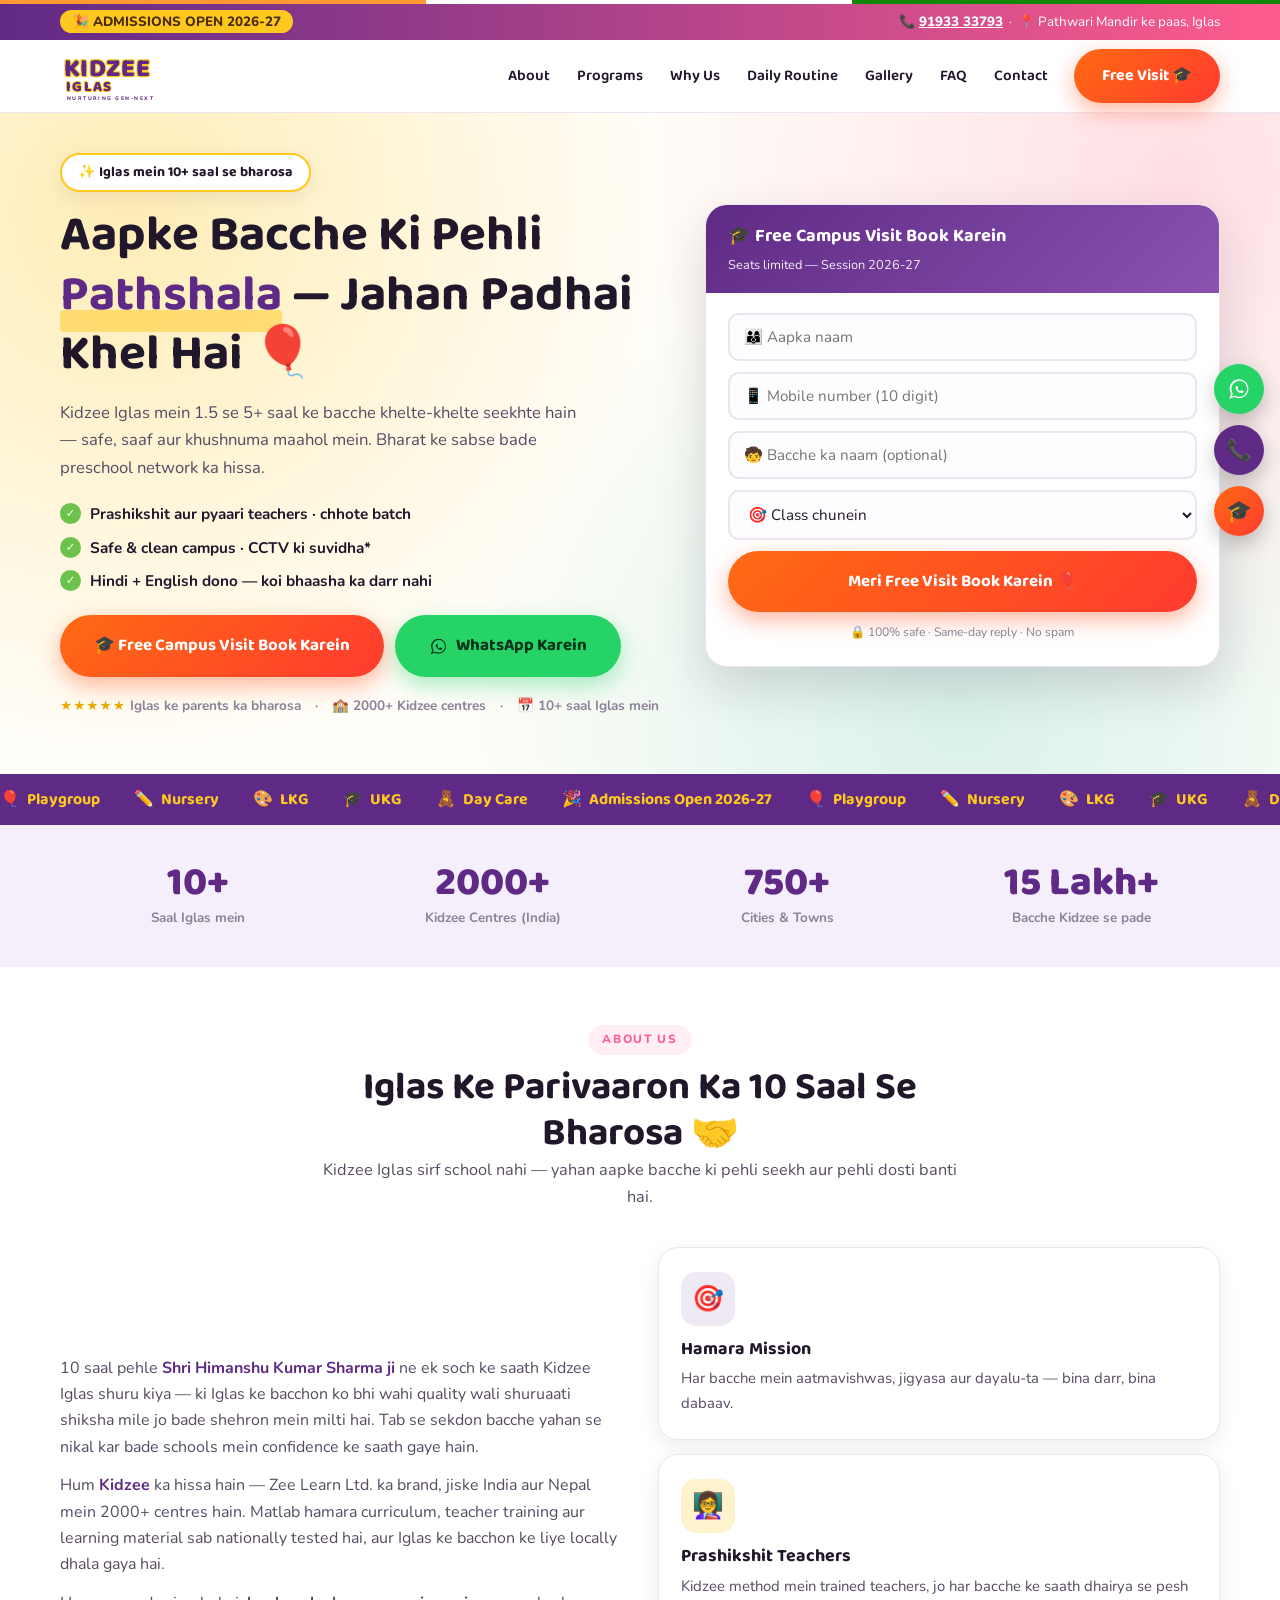
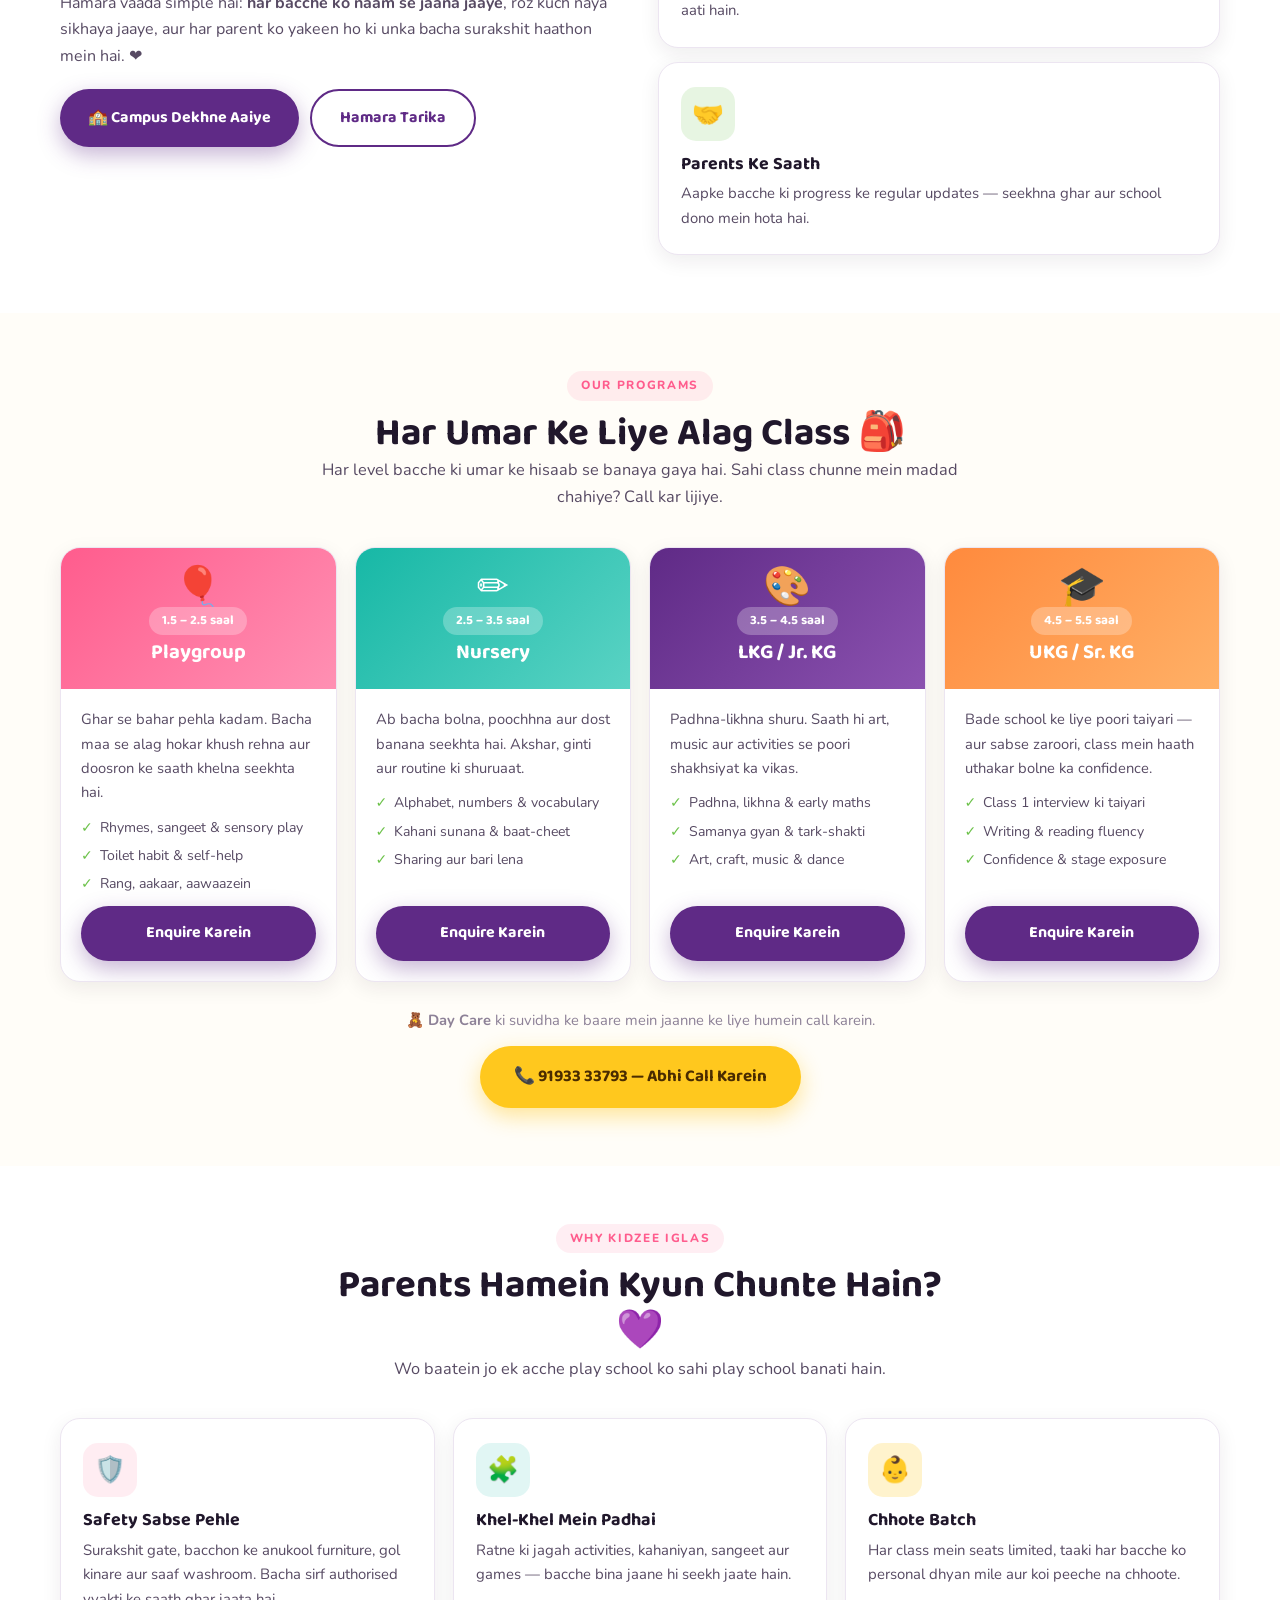
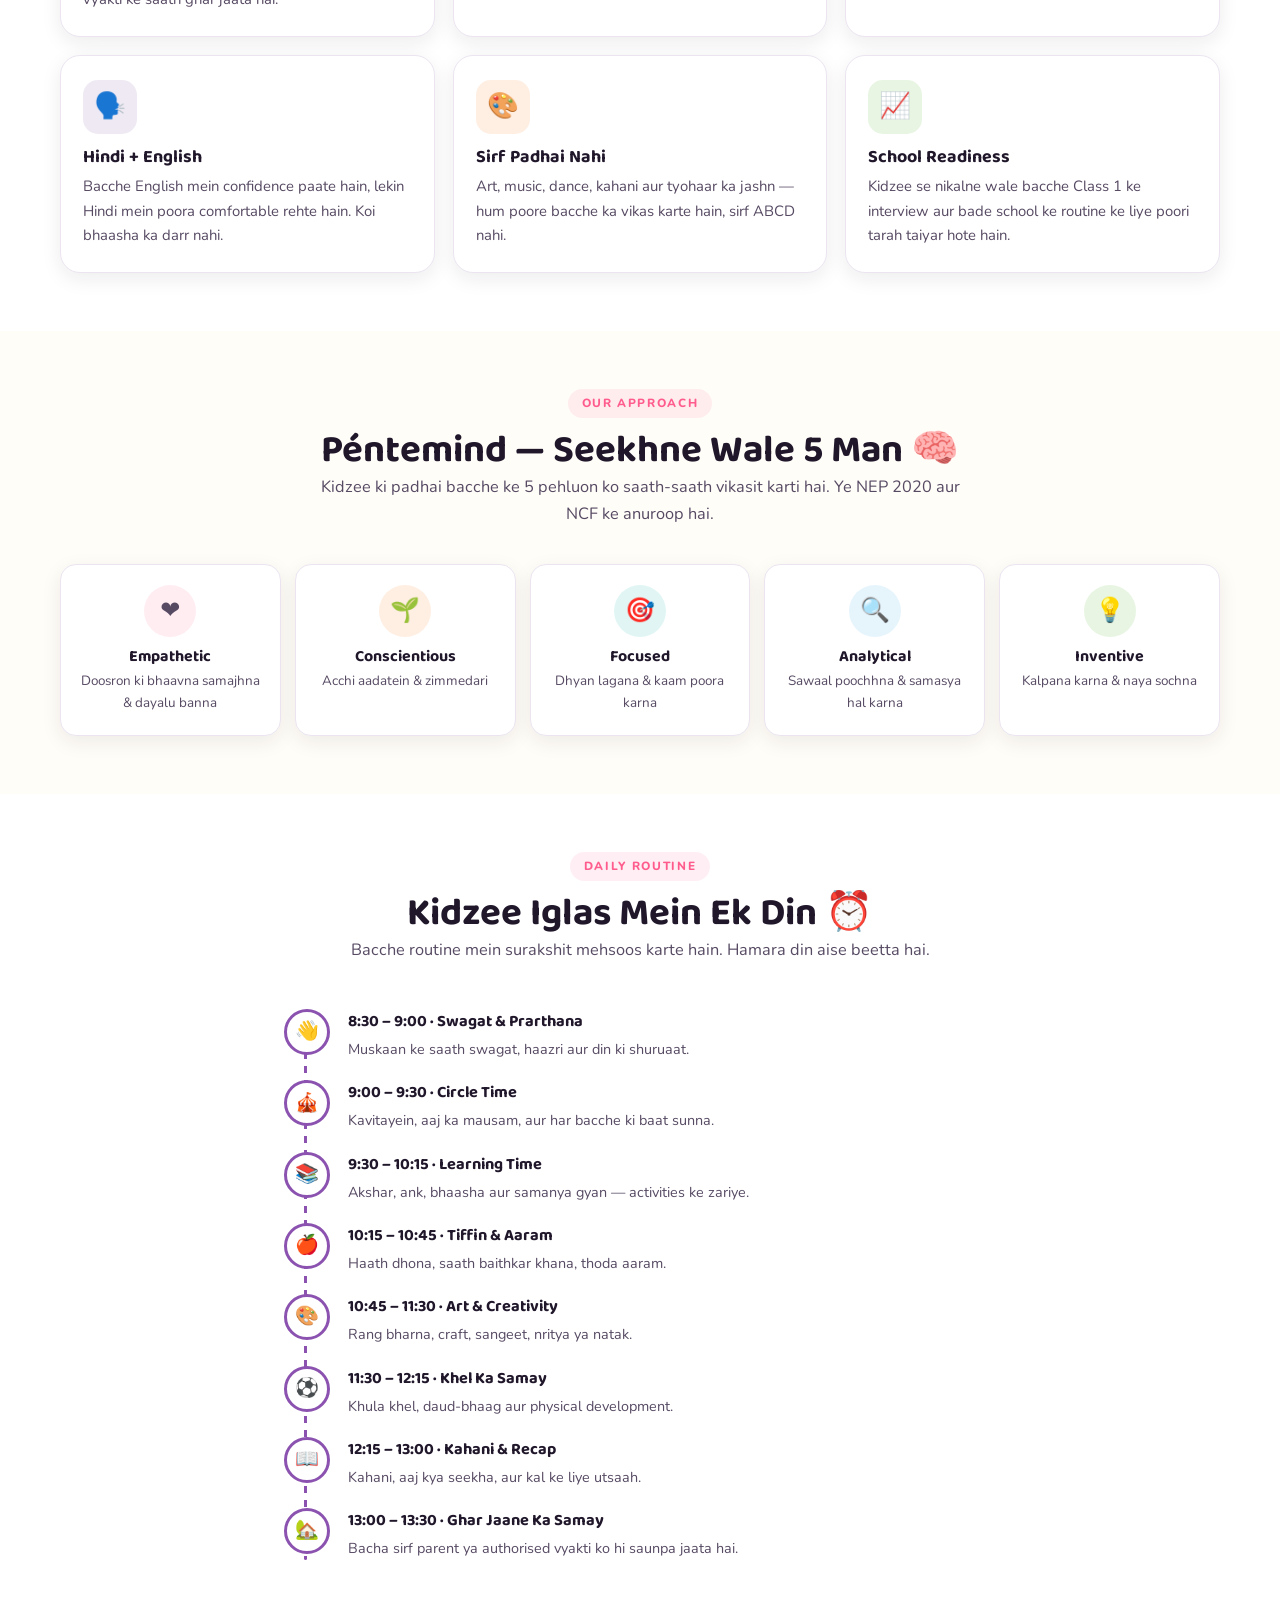
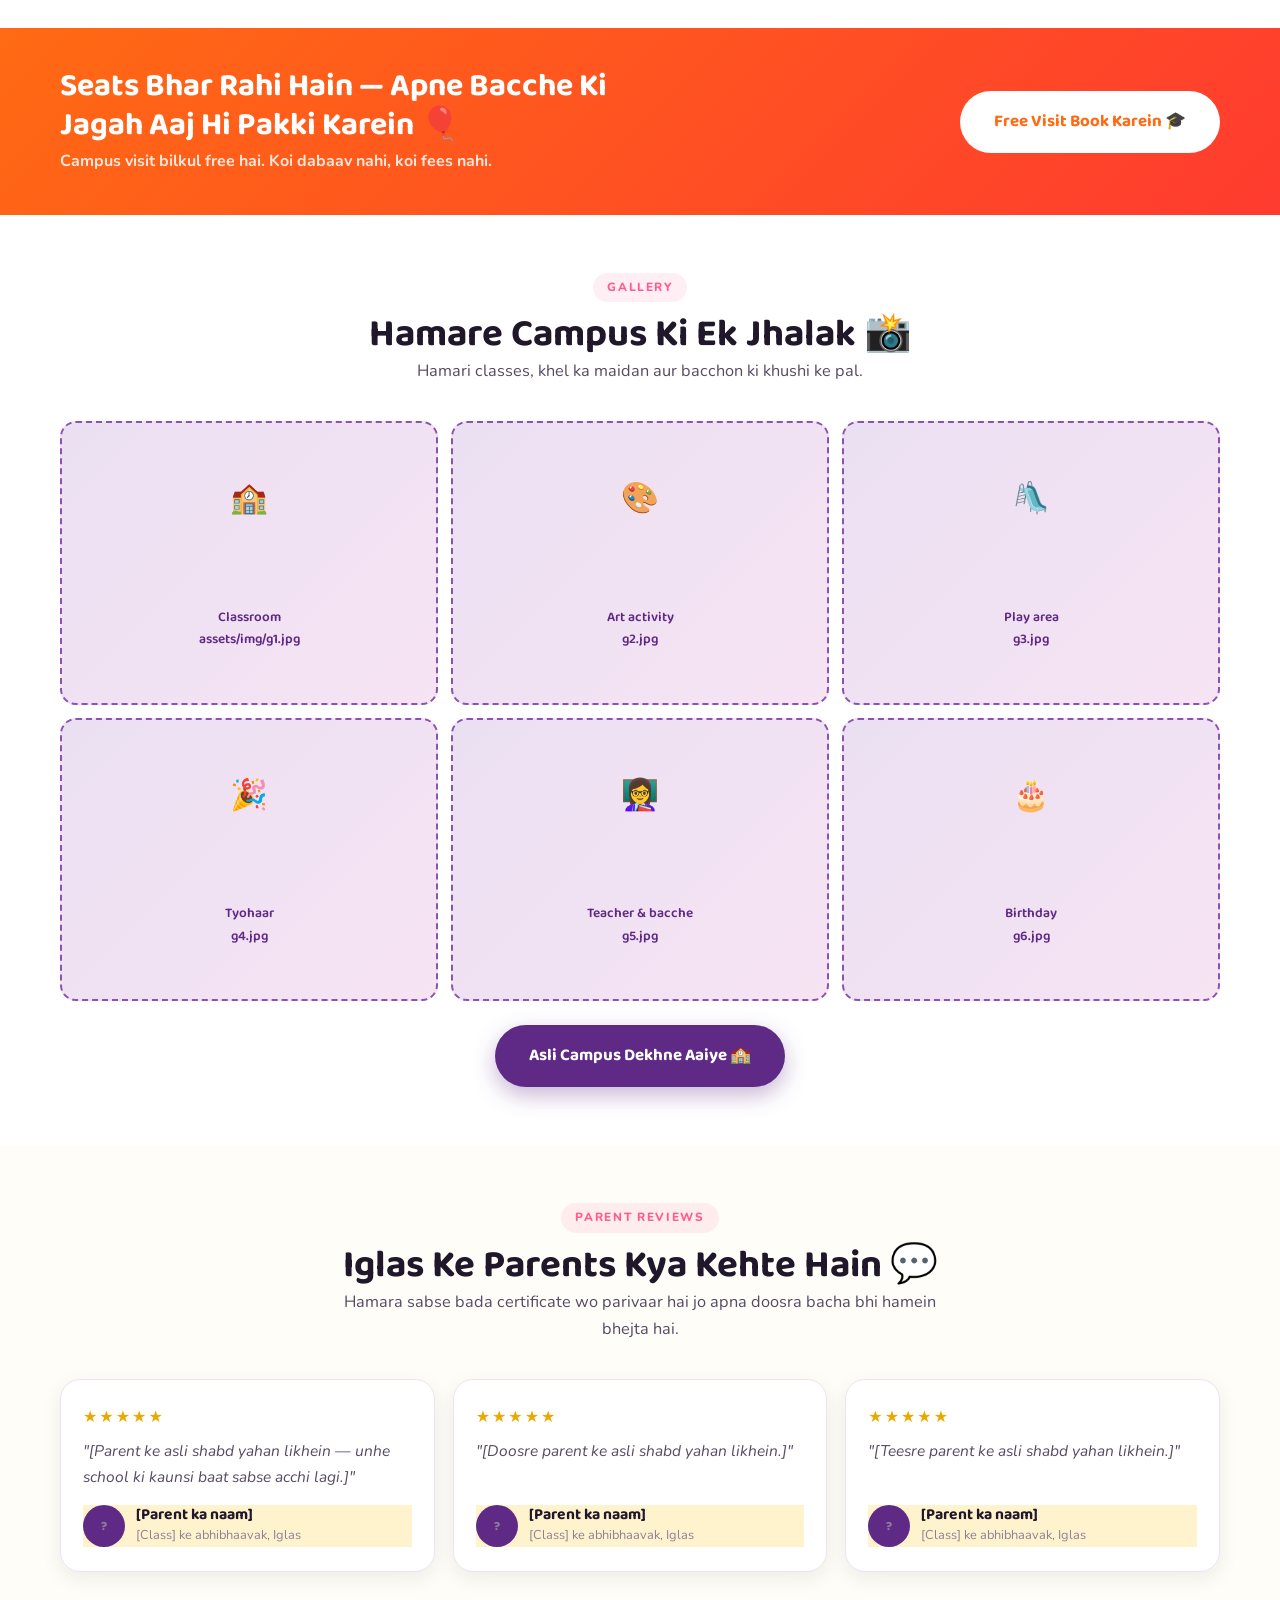
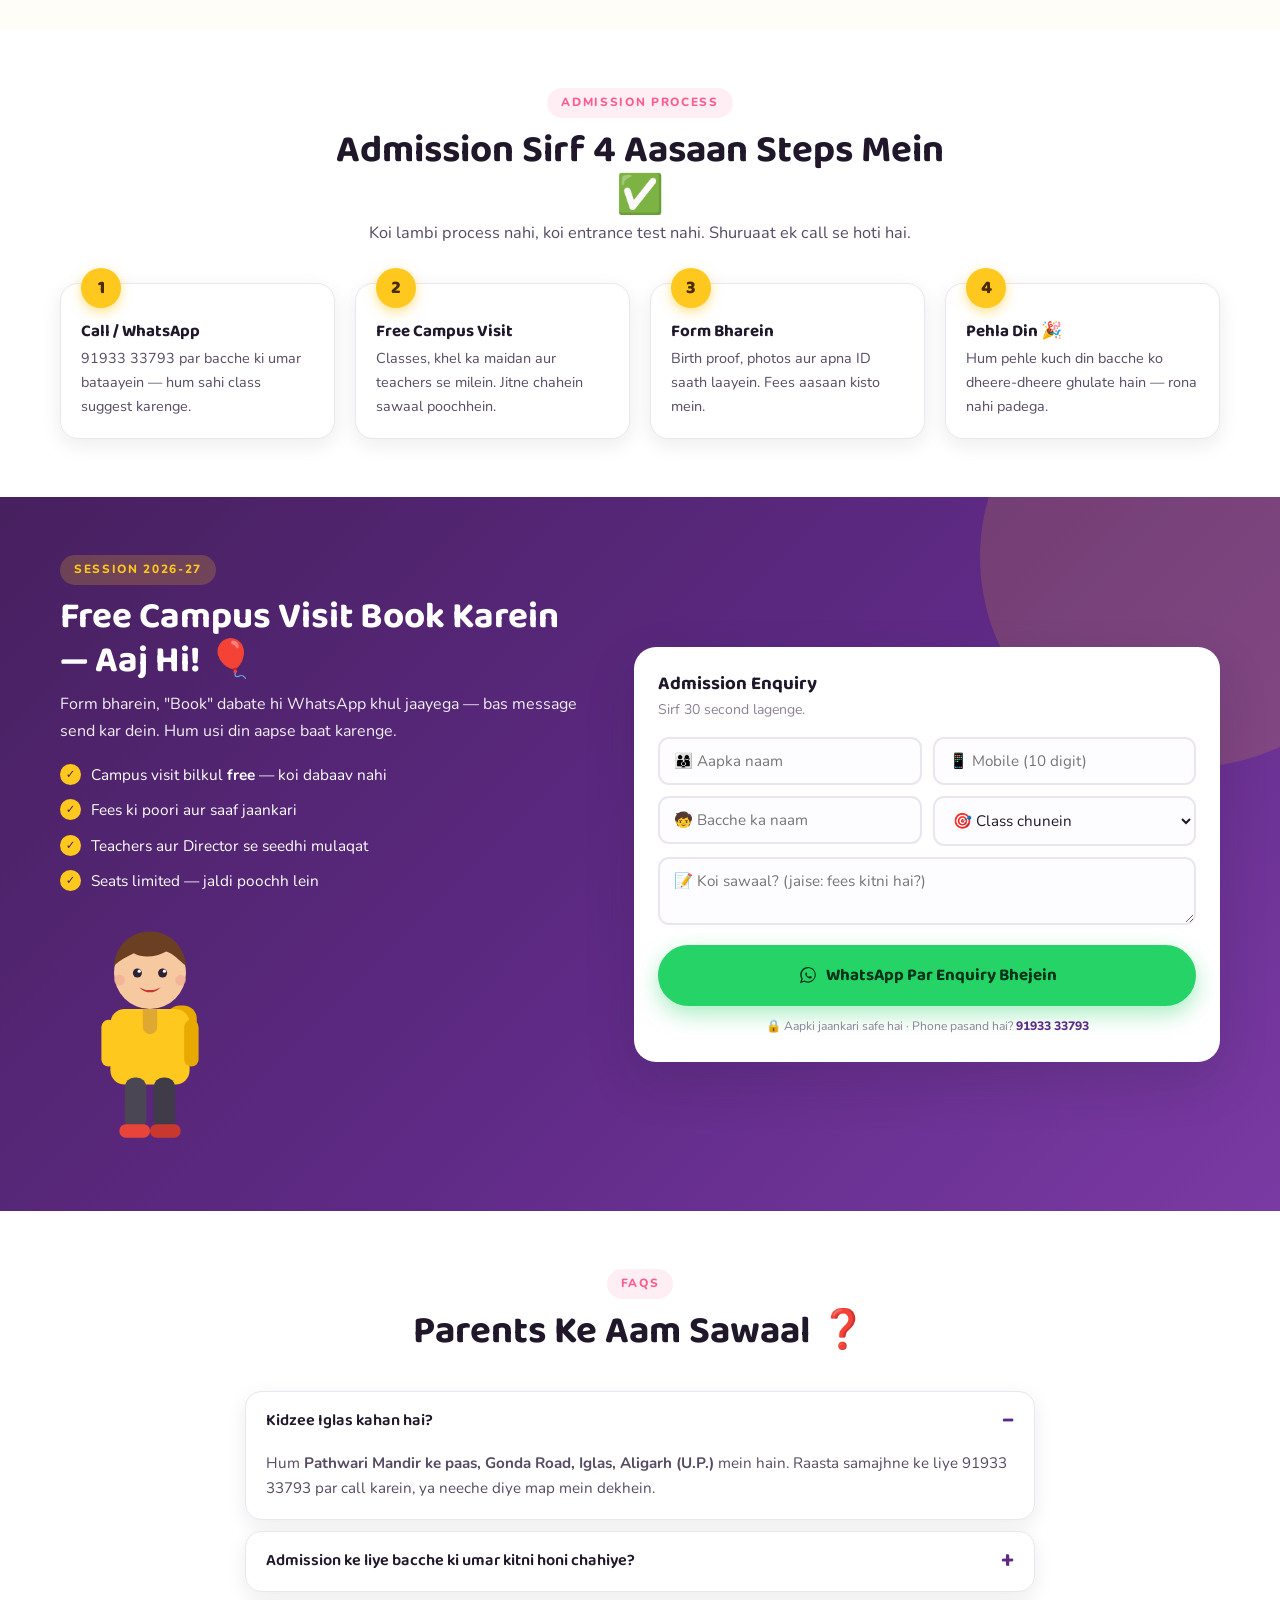
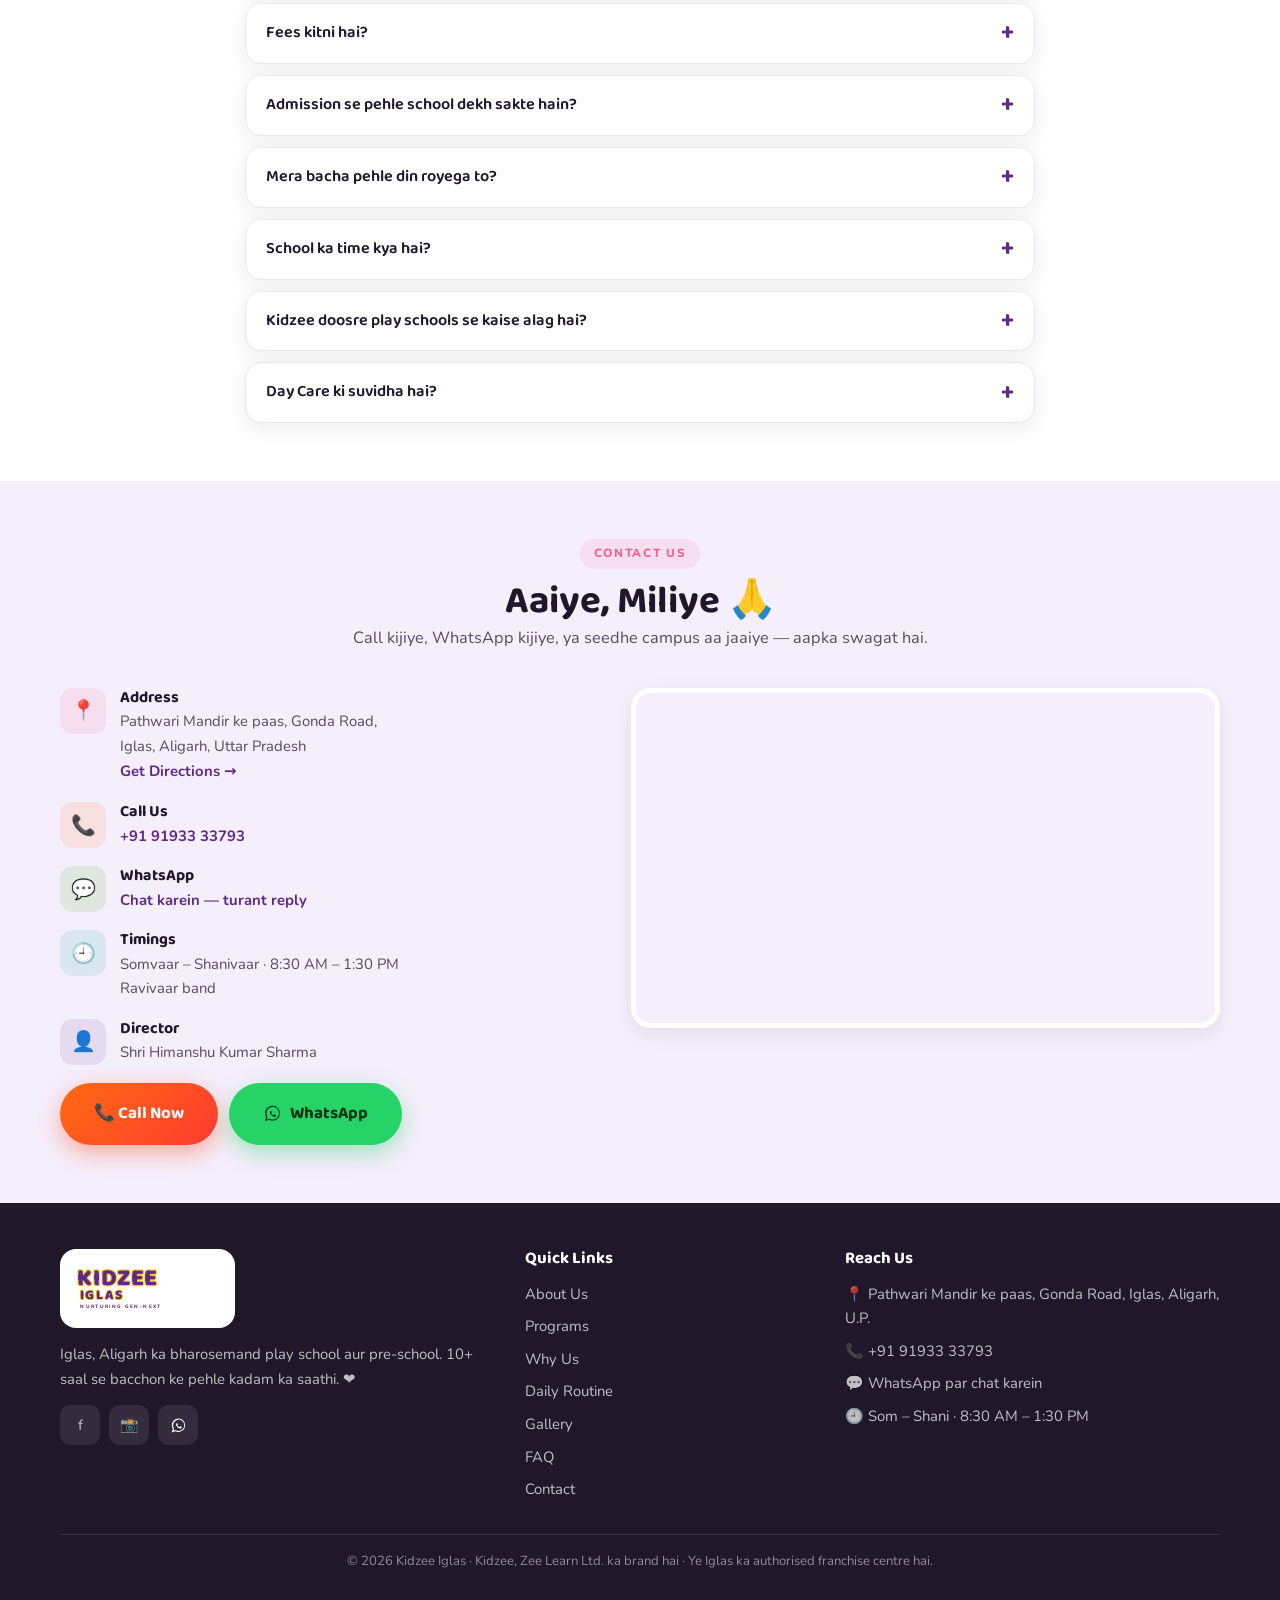
==== commit 25e31bb0: "Rebuild as a compact single-file play-school landing page Replaces the earlier bilingual page with a" ====
--- a/index.html
+++ b/index.html
@@ -1,2815 +1,1027 @@
 <!DOCTYPE html>
 <html lang="en">
 <head>
-<meta charset="UTF-8">
-<meta name="viewport" content="width=device-width, initial-scale=1">
-<meta name="theme-color" content="#6d2a8c">
-
-<!-- ============================ SEO ============================ -->
-<title>Kidzee Iglas | Best Play School &amp; Preschool in Iglas, Aligarh — Admissions Open 2026-27</title>
-<meta name="description" content="Kidzee Iglas is a trusted play school &amp; preschool near Pathwari Temple, Gonda Road, Iglas, Aligarh. 10+ years of nurturing children. Playgroup, Nursery &amp; Kindergarten admissions open for 2026-27. Call 91933 33793.">
-<meta name="keywords" content="Kidzee Iglas, play school in Iglas, preschool in Iglas, best play school Iglas Aligarh, nursery admission Iglas, playgroup Iglas, kindergarten Iglas, pre nursery Aligarh, Kidzee Aligarh">
-<link rel="canonical" href="https://www.kidzeeiglas.com/">
-<meta name="robots" content="index, follow">
-
-<!-- Social sharing (WhatsApp / Facebook / Instagram link previews) -->
-<meta property="og:type" content="website">
-<meta property="og:site_name" content="Kidzee Iglas">
-<meta property="og:title" content="Kidzee Iglas — Admissions Open 2026-27">
-<meta property="og:description" content="Iglas ka bharosemand play school. Playgroup, Nursery aur Kindergarten mein admission shuru. 10+ saal ka anubhav. Call 91933 33793.">
-<meta property="og:url" content="https://www.kidzeeiglas.com/">
-<meta property="og:image" content="https://www.kidzeeiglas.com/assets/img/share-preview.jpg">
-<meta property="og:locale" content="en_IN">
-<meta name="twitter:card" content="summary_large_image">
-
-<!-- Favicon: replace with the official Kidzee icon once you have it -->
-<link rel="icon" href="data:image/svg+xml,%3Csvg xmlns=%22http://www.w3.org/2000/svg%22 viewBox=%220 0 32 32%22%3E%3Crect width=%2232%22 height=%2232%22 rx=%228%22 fill=%22%236d2a8c%22/%3E%3Ctext x=%2216%22 y=%2223%22 font-family=%22Verdana,sans-serif%22 font-size=%2220%22 font-weight=%22bold%22 fill=%22%23ffc72c%22 text-anchor=%22middle%22%3EK%3C/text%3E%3C/svg%3E">
-
-<!-- Fonts (Baloo 2 also covers Devanagari, so Hindi renders in the same style) -->
-<link rel="preconnect" href="https://fonts.googleapis.com">
-<link rel="preconnect" href="https://fonts.gstatic.com" crossorigin>
-<link href="https://fonts.googleapis.com/css2?family=Baloo+2:wght@600;700;800&family=Nunito:wght@400;600;700&display=swap" rel="stylesheet">
+<meta charset="UTF-8" />
+<meta name="viewport" content="width=device-width, initial-scale=1.0" />
+<meta name="theme-color" content="#5f2a86" />
+<title>Kidzee Iglas | Best Play School &amp; Pre-School in Iglas, Aligarh — Admissions Open 2026-27</title>
+<meta name="description" content="Kidzee Iglas — Iglas ka trusted play school, 10+ saal se. Playgroup, Nursery, LKG, UKG aur Day Care. Near Pathwari Temple, Gonda Road, Iglas, Aligarh. Free campus visit book karein — 91933 33793." />
+<meta name="keywords" content="Kidzee Iglas, play school Iglas, pre school Iglas, best play school Iglas Aligarh, nursery admission Iglas, playgroup Iglas, day care Iglas, Kidzee Aligarh" />
+<link rel="canonical" href="https://www.kidzeeiglas.com/" />
+<meta property="og:type" content="website" />
+<meta property="og:title" content="Kidzee Iglas — Admissions Open 2026-27" />
+<meta property="og:description" content="Iglas ka bharosemand play school, 10+ saal se. Playgroup · Nursery · LKG · UKG · Day Care. Call 91933 33793" />
+<meta property="og:url" content="https://www.kidzeeiglas.com/" />
+<meta property="og:image" content="https://www.kidzeeiglas.com/assets/img/logo.png" />
+<link rel="icon" href="data:image/svg+xml,%3Csvg xmlns=%22http://www.w3.org/2000/svg%22 viewBox=%220 0 32 32%22%3E%3Crect width=%2232%22 height=%2232%22 rx=%228%22 fill=%22%235f2a86%22/%3E%3Ctext x=%2216%22 y=%2224%22 font-family=%22Verdana%22 font-size=%2221%22 font-weight=%22bold%22 fill=%22%23ffc81e%22 text-anchor=%22middle%22%3EK%3C/text%3E%3C/svg%3E" />
+<link rel="preconnect" href="https://fonts.googleapis.com" />
+<link rel="preconnect" href="https://fonts.gstatic.com" crossorigin />
+<link href="https://fonts.googleapis.com/css2?family=Baloo+2:wght@600;700;800&family=Nunito:wght@400;600;700;800&display=swap" rel="stylesheet" />
 
 <style>
-/* ==========================================================================
-   KIDZEE IGLAS — Stylesheet
-   --------------------------------------------------------------------------
-   NOTE FOR THE OWNER / DEVELOPER:
-   The colours below are a close approximation of the Kidzee playful palette.
-   Once you receive the official Kidzee Brand Kit from Zee Learn, replace the
-   HEX values in the ":root" block below with the official ones. Nothing else
-   in this file needs to change — every colour is driven from here.
-   ========================================================================== */
-
-/* ---------- 1. DESIGN TOKENS ---------- */
-:root {
-  /* Brand palette */
-  --purple: #6d2a8c;
-  --purple-dark: #4d1c64;
-  --purple-light: #9b5cb8;
-  --purple-tint: #f4ecf9;
-
-  --orange: #f7941d;
-  --yellow: #ffc72c;
-  --teal: #00a99d;
-  --pink: #ec008c;
-  --green: #8dc63f;
-  --blue: #29abe2;
-
-  /* Neutrals */
-  --ink: #241a2b;
-  --body: #52465c;
-  --muted: #8b7f94;
-  --line: #ece7ef;
-  --cream: #fff9f0;
-  --white: #ffffff;
-
-  /* Typography */
-  --font-head: "Baloo 2", "Trebuchet MS", "Segoe UI", system-ui, sans-serif;
-  --font-body: "Nunito", "Segoe UI", Roboto, system-ui, -apple-system, sans-serif;
-
-  /* Spacing & shape */
-  --radius-sm: 10px;
-  --radius: 18px;
-  --radius-lg: 28px;
-  --radius-pill: 999px;
-
-  --shadow-sm: 0 2px 8px rgba(36, 26, 43, 0.06);
-  --shadow: 0 8px 24px rgba(36, 26, 43, 0.08);
-  --shadow-lg: 0 18px 48px rgba(36, 26, 43, 0.14);
-
-  --wrap: 1160px;
-  --gutter: 20px;
-
-  /* Sticky bar height on mobile, used to pad the page bottom */
-  --mobile-bar: 64px;
+/* =========================================================================
+   KIDZEE IGLAS — single-file landing page
+   Brand colours taken from the uploaded logo (purple + yellow).
+   Change them once here in :root and the whole site updates.
+   ========================================================================= */
+:root{
+  --pur:#5f2a86; --pur2:#47205f; --pur3:#8b52b0; --purT:#f5eefb;
+  --yel:#ffc81e; --yel2:#e8a900;
+  --pink:#ff5c8d; --teal:#17b8a6; --org:#ff8a3d; --grn:#6cc24a; --blu:#3ea8e5;
+  --wa:#25d366; --cta:#ff6a13; --cta2:#ff3b2f;
+  --ink:#20172b; --txt:#574a63; --mut:#8d8197; --line:#ece5f1; --bg:#fffdf8;
+  --sh:0 6px 20px rgba(32,23,43,.08); --shL:0 20px 50px rgba(32,23,43,.16);
 }
-
-/* ---------- 2. RESET ---------- */
-*,
-*::before,
-*::after {
-  box-sizing: border-box;
+*{margin:0;padding:0;box-sizing:border-box}
+html{scroll-behavior:smooth;scroll-padding-top:86px}
+body{font-family:'Nunito',system-ui,sans-serif;color:var(--txt);background:#fff;line-height:1.65;overflow-x:clip}
+a{text-decoration:none;color:inherit}
+img{max-width:100%;display:block}
+h1,h2,h3,h4{font-family:'Baloo 2',cursive;color:var(--ink);line-height:1.2;font-weight:700}
+.wrap{width:min(1160px,92%);margin:0 auto}
+section{padding:58px 0}
+.eyebrow{display:inline-block;font-weight:800;font-size:.74rem;letter-spacing:.14em;text-transform:uppercase;color:var(--pink);background:rgba(255,92,141,.1);padding:5px 14px;border-radius:50px;margin-bottom:10px}
+.head{text-align:center;max-width:640px;margin:0 auto 36px}
+.head h2{font-size:clamp(1.6rem,4vw,2.4rem)}
+.head p{color:var(--txt);font-size:1.02rem}
+
+/* ---------- buttons ---------- */
+.btn{display:inline-flex;align-items:center;justify-content:center;gap:8px;padding:14px 28px;border-radius:50px;font-family:'Baloo 2',cursive;font-weight:700;font-size:1rem;cursor:pointer;border:none;transition:transform .18s,filter .18s;text-align:center}
+.btn:hover{transform:translateY(-3px);filter:brightness(1.05)}
+.btn-cta{background:linear-gradient(135deg,var(--cta),var(--cta2));color:#fff;box-shadow:0 8px 22px rgba(255,80,30,.42)}
+.btn-wa{background:var(--wa);color:#04331a;box-shadow:0 8px 22px rgba(37,211,102,.4)}
+.btn-pur{background:var(--pur);color:#fff;box-shadow:0 8px 22px rgba(95,42,134,.35)}
+.btn-yel{background:var(--yel);color:#4a2c00;box-shadow:0 8px 22px rgba(255,200,30,.45)}
+.btn-gh{background:#fff;color:var(--pur);border:2px solid var(--pur)}
+.btn-lg{padding:17px 34px;font-size:1.06rem}
+.btn-block{width:100%}
+.brow{display:flex;flex-wrap:wrap;gap:11px}
+.pulse{animation:pl 2.2s infinite}
+@keyframes pl{0%,100%{box-shadow:0 8px 22px rgba(255,80,30,.42)}50%{box-shadow:0 8px 34px rgba(255,80,30,.75)}}
+
+/* ---------- top bar + header ---------- */
+.tri{height:4px;background:linear-gradient(90deg,#ff9933 0 33.3%,#fff 33.3% 66.6%,#138808 66.6%)}
+.topbar{background:linear-gradient(90deg,var(--pur),var(--pink));color:#fff;font-size:.84rem;padding:7px 0}
+.topbar .wrap{display:flex;justify-content:space-between;align-items:center;gap:10px;flex-wrap:wrap}
+.topbar a{color:#fff;font-weight:800;text-decoration:underline;white-space:nowrap}
+.topbar .pill{background:var(--yel);color:#4a2c00;padding:2px 12px;border-radius:50px;font-weight:800}
+.shead{position:sticky;top:0;z-index:55}
+header.nav{background:rgba(255,255,255,.96);backdrop-filter:blur(10px);border-bottom:1px solid var(--line)}
+.nav-in{display:flex;align-items:center;justify-content:space-between;gap:14px;padding:8px 0}
+.brand{display:flex;align-items:center;flex-shrink:0}
+.brand-img{height:56px;width:auto;display:none}
+.brand-svg{height:56px;width:auto}
+nav.menu{display:flex;align-items:center;gap:3px;margin-left:auto}
+nav.menu a{padding:8px 12px;border-radius:50px;font-family:'Baloo 2',cursive;font-weight:600;font-size:.95rem;color:var(--ink)}
+nav.menu a:hover{background:var(--purT);color:var(--pur)}
+.nav-cta{display:flex;align-items:center;gap:10px;flex-shrink:0}
+.hamb{display:none;flex-direction:column;gap:5px;background:var(--purT);border:none;cursor:pointer;padding:12px 11px;border-radius:10px}
+.hamb span{width:22px;height:2.5px;background:var(--pur);border-radius:3px}
+
+/* ---------- hero ---------- */
+.hero{position:relative;background:radial-gradient(circle at 10% 15%,rgba(255,200,30,.3),transparent 42%),radial-gradient(circle at 92% 10%,rgba(255,92,141,.18),transparent 40%),radial-gradient(circle at 75% 92%,rgba(23,184,166,.16),transparent 44%),var(--bg);padding:40px 0 56px;overflow:hidden}
+.hero .wrap{display:grid;grid-template-columns:1.08fr .92fr;gap:40px;align-items:center;position:relative;z-index:2}
+.hchip{display:inline-flex;align-items:center;gap:7px;background:#fff;border:2px solid var(--yel);font-family:'Baloo 2',cursive;font-weight:700;font-size:.88rem;color:var(--ink);padding:6px 16px;border-radius:50px;box-shadow:var(--sh);margin-bottom:14px}
+.hero h1{font-size:clamp(1.9rem,4.8vw,3.1rem);margin-bottom:14px}
+.hero h1 .hl{color:var(--pur);position:relative}
+.hero h1 .hl::after{content:"";position:absolute;left:0;right:0;bottom:3px;height:28%;background:rgba(255,200,30,.5);border-radius:4px;z-index:-1}
+.hero .sub{font-size:1.04rem;max-width:52ch;margin-bottom:20px}
+.blist{display:grid;gap:8px;margin-bottom:22px}
+.blist li{display:flex;gap:9px;align-items:flex-start;font-weight:700;color:var(--ink);font-size:.96rem;list-style:none}
+.ck{flex-shrink:0;width:21px;height:21px;border-radius:50%;background:var(--grn);color:#fff;display:grid;place-items:center;font-size:.72rem;margin-top:2px}
+.trow{display:flex;flex-wrap:wrap;gap:6px 14px;margin-top:18px;font-size:.85rem;color:var(--mut);font-weight:700}
+.stars{color:var(--yel2);letter-spacing:1px}
+
+/* lead card */
+.lead{background:#fff;border-radius:22px;box-shadow:var(--shL);overflow:hidden;border:1px solid var(--line)}
+.lead .lt{background:linear-gradient(135deg,var(--pur),var(--pur3));color:#fff;padding:16px 22px}
+.lead .lt b{font-family:'Baloo 2',cursive;font-size:1.14rem;display:block}
+.lead .lt span{font-size:.8rem;opacity:.92}
+.lead .lb{padding:20px 22px 24px}
+.cdcap{font-size:.76rem;font-weight:800;color:var(--cta);text-transform:uppercase;letter-spacing:.06em;margin-bottom:7px;text-align:center}
+.cd{display:flex;gap:7px;justify-content:center;margin-bottom:16px}
+.cd .b{background:var(--purT);border-radius:11px;padding:8px 4px;min-width:56px;text-align:center}
+.cd .n{font-family:'Baloo 2',cursive;font-size:1.4rem;font-weight:800;color:var(--pur);line-height:1}
+.cd .l{font-size:.6rem;font-weight:800;color:var(--mut);letter-spacing:.06em}
+.fld{margin-bottom:11px}
+.fld input,.fld select,.fld textarea{width:100%;padding:12px 14px;border:2px solid var(--line);border-radius:11px;font-size:.95rem;font-family:'Nunito',sans-serif;background:#fdfcfe;color:var(--ink)}
+.fld input:focus,.fld select:focus,.fld textarea:focus{outline:none;border-color:var(--pur3);background:#fff}
+.fld input.bad,.fld select.bad{border-color:var(--cta2);background:#fff6f4}
+.fnote{font-size:.76rem;color:var(--mut);text-align:center;margin-top:10px}
+.falert{display:none;background:#ffe9e5;border:1.5px solid var(--cta2);color:#a4271b;font-size:.8rem;font-weight:700;padding:9px 12px;border-radius:10px;margin-bottom:11px}
+.falert.on{display:block}
+.fok{display:none;background:#e7f7ee;border:1.5px solid var(--grn);color:#14713a;font-size:.82rem;font-weight:700;padding:10px 13px;border-radius:10px;margin-top:11px}
+.fok.on{display:block}
+
+/* ---------- marquee ---------- */
+.mq{background:var(--pur);color:#fff;padding:12px 0;overflow:hidden;white-space:nowrap}
+.mqt{display:inline-flex;gap:34px;animation:mv 24s linear infinite;font-family:'Baloo 2',cursive;font-size:1rem}
+.mqt span{display:inline-flex;gap:7px;align-items:center}
+.mqt b{color:var(--yel)}
+@keyframes mv{from{transform:translateX(0)}to{transform:translateX(-50%)}}
+
+/* ---------- stats ---------- */
+.stats .wrap{display:grid;grid-template-columns:repeat(4,1fr);gap:18px;text-align:center}
+.stat .n{font-family:'Baloo 2',cursive;font-size:clamp(1.7rem,4vw,2.5rem);font-weight:800;color:var(--pur);line-height:1}
+.stat .l{font-size:.84rem;font-weight:700;color:var(--mut);margin-top:4px}
+
+/* ---------- cards / programs ---------- */
+.g4{display:grid;grid-template-columns:repeat(4,1fr);gap:18px}
+.g3{display:grid;grid-template-columns:repeat(3,1fr);gap:18px}
+.g2{display:grid;grid-template-columns:repeat(2,1fr);gap:18px}
+.pc{background:#fff;border:1px solid var(--line);border-radius:20px;overflow:hidden;box-shadow:var(--sh);display:flex;flex-direction:column;transition:transform .2s,box-shadow .2s}
+.pc:hover{transform:translateY(-6px);box-shadow:var(--shL)}
+.pc .pt{padding:20px;color:#fff;text-align:center}
+.pc:nth-child(1) .pt{background:linear-gradient(135deg,var(--pink),#ff90b3)}
+.pc:nth-child(2) .pt{background:linear-gradient(135deg,var(--teal),#5ad3c4)}
+.pc:nth-child(3) .pt{background:linear-gradient(135deg,var(--pur),var(--pur3))}
+.pc:nth-child(4) .pt{background:linear-gradient(135deg,var(--org),#ffb066)}
+.pc .em{font-size:2.4rem;line-height:1}
+.pc .pt h3{color:#fff;font-size:1.28rem;margin:6px 0 4px}
+.pc .age{display:inline-block;background:rgba(255,255,255,.26);padding:3px 13px;border-radius:50px;font-family:'Baloo 2',cursive;font-weight:700;font-size:.82rem}
+.pc .pb{padding:18px 20px 20px;display:flex;flex-direction:column;gap:11px;flex:1}
+.pc .pb p{font-size:.92rem}
+.pc ul{display:grid;gap:5px}
+.pc ul li{list-style:none;font-size:.88rem;display:flex;gap:7px}
+.pc ul li::before{content:"✓";color:var(--grn);font-weight:800;flex-shrink:0}
+.pc .btn{margin-top:auto}
+
+.fc{background:#fff;border:1px solid var(--line);border-radius:20px;padding:24px 22px;box-shadow:var(--sh);height:100%;transition:transform .2s}
+.fc:hover{transform:translateY(-5px)}
+.fc .ic{width:54px;height:54px;border-radius:15px;display:grid;place-items:center;font-size:1.6rem;margin-bottom:13px}
+.fc h3{font-size:1.12rem;margin-bottom:6px}
+.fc p{font-size:.93rem}
+.bp{background:rgba(95,42,134,.1)}.by{background:rgba(255,200,30,.22)}.bk{background:rgba(255,92,141,.11)}
+.bt{background:rgba(23,184,166,.13)}.bo{background:rgba(255,138,61,.15)}.bg{background:rgba(108,194,74,.16)}
+.bb{background:rgba(62,168,229,.13)}
+
+/* mind row */
+.minds{display:grid;grid-template-columns:repeat(5,1fr);gap:14px}
+.mind{background:#fff;border:1px solid var(--line);border-radius:16px;padding:20px 14px;text-align:center;box-shadow:var(--sh)}
+.mind .ic{width:52px;height:52px;margin:0 auto 10px;border-radius:50%;display:grid;place-items:center;font-size:1.5rem}
+.mind h4{font-size:1rem;margin-bottom:4px}
+.mind p{font-size:.84rem}
+
+/* routine */
+.rt{max-width:720px;margin:0 auto;position:relative;padding-left:4px}
+.rt::before{content:"";position:absolute;left:24px;top:10px;bottom:10px;width:3px;border-radius:3px;background:repeating-linear-gradient(to bottom,var(--pur3) 0 7px,transparent 7px 14px)}
+.rt li{list-style:none;display:flex;gap:18px;align-items:flex-start;padding:9px 0;position:relative}
+.rt .d{flex-shrink:0;width:46px;height:46px;border-radius:50%;background:#fff;border:3px solid var(--pur3);display:grid;place-items:center;font-size:1.2rem;z-index:1}
+.rt .t strong{display:block;font-family:'Baloo 2',cursive;color:var(--ink);font-size:1.02rem}
+.rt .t span{font-size:.9rem}
+
+/* steps */
+.steps{display:grid;grid-template-columns:repeat(4,1fr);gap:20px}
+.sc{background:#fff;border:1px solid var(--line);border-radius:18px;padding:26px 20px 20px;box-shadow:var(--sh);position:relative}
+.sc .num{position:absolute;top:-16px;left:20px;width:40px;height:40px;border-radius:50%;background:var(--yel);color:#4a2c00;font-family:'Baloo 2',cursive;font-weight:800;font-size:1.15rem;display:grid;place-items:center;box-shadow:0 4px 12px rgba(255,200,30,.5)}
+.sc h4{margin-top:12px;font-size:1.06rem;margin-bottom:5px}
+.sc p{font-size:.9rem}
+
+/* gallery */
+.gal{display:grid;grid-template-columns:repeat(3,1fr);gap:13px}
+.gal .ph{aspect-ratio:4/3;border-radius:16px;display:grid;place-items:center;text-align:center;padding:14px;background:linear-gradient(135deg,rgba(95,42,134,.07),rgba(255,92,141,.07)),var(--purT);border:2px dashed var(--pur3);color:var(--pur);font-family:'Baloo 2',cursive;font-weight:600;font-size:.85rem;overflow:hidden}
+.gal .ph i{font-size:1.9rem;font-style:normal;display:block;margin-bottom:5px}
+.gal .ph img{width:100%;height:100%;object-fit:cover;border-radius:14px}
+
+/* testimonials */
+.q{background:#fff;border:1px solid var(--line);border-radius:20px;padding:24px 22px;box-shadow:var(--sh);height:100%;display:flex;flex-direction:column}
+.q .st{color:var(--yel2);letter-spacing:2px;margin-bottom:8px}
+.q p{font-style:italic;flex:1;font-size:.97rem}
+.q .by{display:flex;align-items:center;gap:11px;margin-top:16px}
+.q .av{width:42px;height:42px;border-radius:50%;background:var(--pur);color:#fff;display:grid;place-items:center;font-family:'Baloo 2',cursive;font-weight:700;flex-shrink:0}
+.q .by b{display:block;font-family:'Baloo 2',cursive;color:var(--ink);font-size:.98rem;line-height:1.2}
+.q .by span{font-size:.8rem;color:var(--mut)}
+
+/* CTA band */
+.band{background:linear-gradient(135deg,var(--cta),var(--cta2));color:#fff;padding:40px 0}
+.band .wrap{display:flex;align-items:center;justify-content:space-between;gap:22px;flex-wrap:wrap}
+.band h2{color:#fff;font-size:clamp(1.4rem,3vw,2rem);max-width:620px}
+.band p{color:#ffe9dc;font-weight:700;margin-top:3px}
+.band .btn{background:#fff;color:var(--cta)}
+
+/* enroll */
+.enroll{background:linear-gradient(135deg,var(--pur2),var(--pur) 55%,#7a3aa3);color:#fff;position:relative;overflow:hidden}
+.enroll::after{content:"";position:absolute;width:420px;height:420px;border-radius:50%;background:rgba(255,200,30,.14);top:-150px;right:-120px}
+.enroll .wrap{position:relative;z-index:1;display:grid;grid-template-columns:.95fr 1.05fr;gap:44px;align-items:center}
+.enroll h2{color:#fff;font-size:clamp(1.6rem,3.6vw,2.3rem)}
+.enroll .perks{display:grid;gap:10px;margin-top:18px}
+.enroll .perks li{list-style:none;display:flex;gap:10px;font-size:.96rem}
+.enroll .perks .ck{background:var(--yel);color:var(--pur2)}
+.box{background:#fff;border-radius:22px;padding:26px 24px;box-shadow:var(--shL);color:var(--txt)}
+.box h3{margin-bottom:3px}
+.box>p{font-size:.88rem;color:var(--mut);margin-bottom:16px}
+.r2{display:grid;grid-template-columns:1fr 1fr;gap:11px}
+
+/* FAQ */
+.faq{max-width:790px;margin:0 auto;display:grid;gap:11px}
+.qa{background:#fff;border:1px solid var(--line);border-radius:16px;box-shadow:var(--sh);overflow:hidden}
+.qa summary{list-style:none;cursor:pointer;padding:16px 20px;font-family:'Baloo 2',cursive;font-weight:600;font-size:1.02rem;color:var(--ink);display:flex;align-items:center;gap:10px}
+.qa summary::-webkit-details-marker{display:none}
+.qa summary::after{content:"+";margin-left:auto;font-size:1.5rem;color:var(--pur);font-weight:700;line-height:1}
+.qa[open] summary::after{content:"−"}
+.qa .ans{padding:0 20px 18px;font-size:.95rem}
+
+/* contact */
+.cg{display:grid;grid-template-columns:1fr 1.1fr;gap:36px;align-items:start}
+.ic-card{display:flex;gap:14px;margin-bottom:18px}
+.ic-card .ic{width:46px;height:46px;border-radius:13px;display:grid;place-items:center;font-size:1.25rem;flex-shrink:0}
+.ic-card h4{font-size:1rem;margin-bottom:2px}
+.ic-card p,.ic-card a{font-size:.93rem}
+.ic-card a{color:var(--pur);font-weight:700}
+.map{border-radius:20px;overflow:hidden;box-shadow:var(--sh);border:5px solid #fff;min-height:330px}
+.map iframe{width:100%;height:100%;min-height:330px;border:0;display:block}
+
+/* footer */
+footer{background:var(--ink);color:rgba(255,255,255,.72);padding:46px 0 0;font-size:.93rem}
+.fg{display:grid;grid-template-columns:1.5fr 1fr 1.3fr;gap:32px;padding-bottom:32px}
+footer h4{color:#fff;font-size:1.05rem;margin-bottom:13px}
+footer a:hover{color:var(--yel)}
+.fl{display:grid;gap:8px}
+.socials{display:flex;gap:9px;margin-top:14px}
+.socials a{width:40px;height:40px;border-radius:11px;background:rgba(255,255,255,.09);display:grid;place-items:center;transition:background .2s,transform .2s}
+.socials a:hover{background:var(--pur);transform:translateY(-3px)}
+.fbot{border-top:1px solid rgba(255,255,255,.12);padding:16px 0 92px;text-align:center;font-size:.82rem;color:rgba(255,255,255,.5)}
+
+/* floating rail / mobile bar / trust */
+.rail{position:fixed;right:16px;top:50%;transform:translateY(-50%);z-index:70;display:flex;flex-direction:column;gap:11px}
+.rail a{width:50px;height:50px;border-radius:50%;display:grid;place-items:center;font-size:1.3rem;color:#fff;box-shadow:0 8px 20px rgba(0,0,0,.22);position:relative;transition:transform .2s}
+.rail a:hover{transform:scale(1.1)}
+.rail .w{background:var(--wa)}.rail .c{background:var(--pur)}.rail .e{background:linear-gradient(135deg,var(--cta),var(--cta2))}
+.rail .tip{position:absolute;right:60px;top:50%;transform:translateY(-50%);background:var(--ink);color:#fff;font-size:.76rem;font-weight:700;padding:6px 11px;border-radius:8px;white-space:nowrap;opacity:0;pointer-events:none;transition:opacity .2s}
+.rail a:hover .tip{opacity:1}
+.mbar{display:none}
+/* mascot: inline decoration inside the enroll section (never overlaps text) */
+.mascot{width:180px;margin-top:26px;display:none}
+@media(min-width:981px){.mascot{display:block}}
+
+/* toast */
+/* opacity+visibility (not just transform) so the toast can never peek out
+   from behind the mobile bottom bar while it is hidden */
+.toast{position:fixed;left:16px;bottom:16px;z-index:80;background:#fff;border:1px solid var(--line);border-radius:14px;box-shadow:var(--shL);padding:11px 14px;display:flex;align-items:center;gap:11px;max-width:310px;transform:translateY(24px);opacity:0;visibility:hidden;transition:transform .4s,opacity .4s,visibility .4s;font-size:.86rem}
+.toast.on{transform:none;opacity:1;visibility:visible}
+.toast .ta{width:34px;height:34px;border-radius:10px;background:var(--purT);display:grid;place-items:center;font-size:1.1rem;flex-shrink:0}
+.toast b{display:block;font-family:'Baloo 2',cursive;color:var(--ink);font-size:.94rem;line-height:1.2}
+.toast span{color:var(--mut);font-size:.79rem}
+.toast .x{margin-left:4px;color:var(--mut);cursor:pointer;font-size:1.2rem;line-height:1}
+
+/* modal */
+.modal{position:fixed;inset:0;background:rgba(32,23,43,.72);z-index:120;display:none;align-items:center;justify-content:center;padding:18px}
+.modal.on{display:flex}
+.mbox{background:#fff;border-radius:22px;max-width:430px;width:100%;overflow:hidden;box-shadow:0 30px 70px rgba(0,0,0,.4);animation:pop .3s ease;max-height:92vh;overflow-y:auto}
+@keyframes pop{from{opacity:0;transform:translateY(24px) scale(.97)}to{opacity:1;transform:none}}
+.mtop{background:linear-gradient(135deg,var(--pur),var(--pur3));color:#fff;padding:24px 24px 20px;text-align:center;position:relative}
+.mtop .tag{display:inline-block;background:var(--yel);color:#4a2c00;font-weight:800;font-size:.74rem;padding:3px 12px;border-radius:50px;margin-bottom:8px}
+.mtop h3{color:#fff;font-size:1.4rem}
+.mtop p{font-size:.88rem;opacity:.92}
+.mclose{position:absolute;top:10px;right:12px;width:32px;height:32px;border-radius:50%;background:rgba(255,255,255,.2);color:#fff;border:none;cursor:pointer;font-size:1.1rem}
+.mbody{padding:20px 24px 24px}
+
+.reveal{opacity:0;transform:translateY(24px);transition:opacity .55s,transform .55s}
+.reveal.on{opacity:1;transform:none}
+
+@media(max-width:980px){
+  .hero .wrap{grid-template-columns:1fr;gap:32px}
+  .g4{grid-template-columns:repeat(2,1fr)}
+  .minds{grid-template-columns:repeat(2,1fr)}
+  .steps{grid-template-columns:repeat(2,1fr)}
+  .enroll .wrap{grid-template-columns:1fr;gap:30px}
+  .cg{grid-template-columns:1fr}
+  .fg{grid-template-columns:1fr 1fr}
 }
-
-html {
-  -webkit-text-size-adjust: 100%;
-  scroll-behavior: smooth;
-  scroll-padding-top: 90px;
+@media(max-width:700px){
+  nav.menu,.nav-cta .btn{display:none}
+  .hamb{display:flex}
+  nav.menu.open{display:flex;flex-direction:column;align-items:stretch;position:absolute;top:100%;left:0;width:100%;background:#fff;padding:14px;gap:3px;box-shadow:var(--shL);border-bottom:1px solid var(--line)}
+  nav.menu.open a{padding:12px 14px;border-radius:10px;font-size:1.02rem}
+  section{padding:44px 0}
+  .stats .wrap{grid-template-columns:repeat(2,1fr);gap:22px}
+  .g3,.g2,.gal{grid-template-columns:1fr}
+  .g4{grid-template-columns:1fr}
+  .gal{grid-template-columns:repeat(2,1fr)}
+  .steps{grid-template-columns:1fr}
+  .r2{grid-template-columns:1fr}
+  .fg{grid-template-columns:1fr}
+  .rail{display:none}
+  .toast{bottom:74px;left:10px;max-width:calc(100% - 20px)}
+  body{padding-bottom:62px}
+  .mbar{display:flex;position:fixed;bottom:0;left:0;width:100%;z-index:75;box-shadow:0 -5px 18px rgba(0,0,0,.16)}
+  .mbar a{flex:1;display:flex;align-items:center;justify-content:center;gap:6px;padding:14px 6px;font-family:'Baloo 2',cursive;font-weight:700;font-size:.94rem;color:#fff}
+  .mbar .c{background:var(--pur)}.mbar .w{background:var(--wa);color:#04331a}.mbar .e{background:linear-gradient(135deg,var(--cta),var(--cta2))}
 }
-
-body {
-  margin: 0;
-  font-family: var(--font-body);
-  font-size: 17px;
-  line-height: 1.7;
-  color: var(--body);
-  background: var(--white);
-  overflow-x: hidden;
+@media(prefers-reduced-motion:reduce){
+  html{scroll-behavior:auto}.reveal{opacity:1;transform:none}.mqt{animation:none}.pulse{animation:none}
+  .btn:hover,.pc:hover,.fc:hover{transform:none}
 }
-
-img,
-svg,
-iframe {
-  max-width: 100%;
-  display: block;
-}
-
-a {
-  color: var(--purple);
-  text-decoration: none;
-}
-
-ul {
-  margin: 0;
-  padding: 0;
-  list-style: none;
-}
-
-button {
-  font: inherit;
-  cursor: pointer;
-  border: 0;
-  background: none;
-  color: inherit;
-}
-
-h1,
-h2,
-h3,
-h4 {
-  font-family: var(--font-head);
-  color: var(--ink);
-  line-height: 1.2;
-  margin: 0 0 0.5em;
-  font-weight: 700;
-}
-
-h1 {
-  font-size: clamp(2rem, 5.2vw, 3.5rem);
-}
-
-h2 {
-  font-size: clamp(1.6rem, 4vw, 2.6rem);
-}
-
-h3 {
-  font-size: clamp(1.15rem, 2.4vw, 1.45rem);
-}
-
-p {
-  margin: 0 0 1em;
-}
-
-p:last-child {
-  margin-bottom: 0;
-}
-
-:focus-visible {
-  outline: 3px solid var(--orange);
-  outline-offset: 3px;
-  border-radius: 4px;
-}
-
-/* ---------- 3. LAYOUT HELPERS ---------- */
-.wrap {
-  width: 100%;
-  max-width: var(--wrap);
-  margin-inline: auto;
-  padding-inline: var(--gutter);
-}
-
-.section {
-  padding: clamp(56px, 8vw, 100px) 0;
-}
-
-.section--tint {
-  background: var(--purple-tint);
-}
-
-.section--cream {
-  background: var(--cream);
-}
-
-.section-head {
-  max-width: 680px;
-  margin: 0 auto clamp(32px, 5vw, 56px);
-  text-align: center;
-}
-
-.section-head p {
-  font-size: 1.05rem;
-  color: var(--body);
-}
-
-.eyebrow {
-  display: inline-block;
-  font-family: var(--font-head);
-  font-weight: 700;
-  font-size: 0.82rem;
-  letter-spacing: 0.14em;
-  text-transform: uppercase;
-  color: var(--pink);
-  background: rgba(236, 0, 140, 0.09);
-  padding: 6px 16px;
-  border-radius: var(--radius-pill);
-  margin-bottom: 14px;
-}
-
-.grid {
-  display: grid;
-  gap: 22px;
-}
-
-@media (min-width: 640px) {
-  .grid--2 { grid-template-columns: repeat(2, 1fr); }
-  .grid--3 { grid-template-columns: repeat(2, 1fr); }
-}
-
-@media (min-width: 960px) {
-  .grid--3 { grid-template-columns: repeat(3, 1fr); }
-}
-
-/* ---------- 4. BUTTONS ---------- */
-.btn {
-  display: inline-flex;
-  align-items: center;
-  justify-content: center;
-  gap: 9px;
-  font-family: var(--font-head);
-  font-weight: 600;
-  font-size: 1rem;
-  padding: 13px 26px;
-  border-radius: var(--radius-pill);
-  transition: transform 0.18s ease, box-shadow 0.18s ease, background 0.18s ease;
-  text-align: center;
-  line-height: 1.3;
-}
-
-.btn:hover {
-  transform: translateY(-2px);
-}
-
-.btn svg {
-  flex: 0 0 auto;
-}
-
-.btn--primary {
-  background: var(--purple);
-  color: #fff;
-  box-shadow: 0 6px 18px rgba(109, 42, 140, 0.32);
-}
-
-.btn--primary:hover {
-  background: var(--purple-dark);
-}
-
-.btn--wa {
-  background: #25d366;
-  color: #04331a;
-  box-shadow: 0 6px 18px rgba(37, 211, 102, 0.35);
-}
-
-.btn--wa:hover {
-  background: #1cb455;
-  color: #fff;
-}
-
-.btn--call {
-  background: var(--orange);
-  color: #46280a;
-  box-shadow: 0 6px 18px rgba(247, 148, 29, 0.35);
-}
-
-.btn--ghost {
-  background: #fff;
-  color: var(--purple);
-  border: 2px solid var(--purple);
-}
-
-.btn--ghost:hover {
-  background: var(--purple);
-  color: #fff;
-}
-
-.btn--lg {
-  font-size: 1.08rem;
-  padding: 16px 34px;
-}
-
-.btn--block {
-  width: 100%;
-}
-
-.btn-row {
-  display: flex;
-  flex-wrap: wrap;
-  gap: 12px;
-}
-
-/* ---------- 5. ANNOUNCEMENT BAR ---------- */
-.topbar {
-  background: linear-gradient(90deg, var(--purple), var(--pink));
-  color: #fff;
-  font-size: 0.9rem;
-  text-align: center;
-  padding: 9px var(--gutter);
-}
-
-.topbar strong {
-  font-family: var(--font-head);
-}
-
-.topbar a {
-  color: #fff;
-  text-decoration: underline;
-  text-underline-offset: 3px;
-  white-space: nowrap;
-}
-
-/* ---------- 6. HEADER / NAV ---------- */
-.header {
-  position: sticky;
-  top: 0;
-  z-index: 60;
-  background: rgba(255, 255, 255, 0.96);
-  backdrop-filter: blur(10px);
-  border-bottom: 1px solid var(--line);
-}
-
-.header__inner {
-  display: flex;
-  align-items: center;
-  gap: 16px;
-  min-height: 74px;
-}
-
-.logo {
-  display: flex;
-  align-items: center;
-  flex: 0 0 auto;
-}
-
-.logo img {
-  height: 54px;
-  width: auto;
-}
-
-.nav {
-  margin-left: auto;
-}
-
-.nav__list {
-  display: flex;
-  align-items: center;
-  gap: 4px;
-}
-
-.nav__list a {
-  display: block;
-  padding: 9px 13px;
-  border-radius: var(--radius-pill);
-  font-family: var(--font-head);
-  font-weight: 600;
-  font-size: 0.97rem;
-  color: var(--ink);
-  transition: background 0.15s ease, color 0.15s ease;
-}
-
-.nav__list a:hover {
-  background: var(--purple-tint);
-  color: var(--purple);
-}
-
-.header__actions {
-  display: flex;
-  align-items: center;
-  gap: 10px;
-  flex: 0 0 auto;
-}
-
-/* Language toggle */
-.lang {
-  display: inline-flex;
-  background: var(--purple-tint);
-  border-radius: var(--radius-pill);
-  padding: 3px;
-  flex: 0 0 auto;
-}
-
-.lang button {
-  font-family: var(--font-head);
-  font-weight: 700;
-  font-size: 0.82rem;
-  padding: 6px 13px;
-  border-radius: var(--radius-pill);
-  color: var(--purple);
-  transition: background 0.15s ease, color 0.15s ease;
-}
-
-.lang button[aria-pressed="true"] {
-  background: var(--purple);
-  color: #fff;
-}
-
-/* Hamburger */
-.burger {
-  display: none;
-  width: 46px;
-  height: 46px;
-  border-radius: var(--radius-sm);
-  background: var(--purple-tint);
-  align-items: center;
-  justify-content: center;
-  flex: 0 0 auto;
-}
-
-.burger span {
-  display: block;
-  width: 21px;
-  height: 2.5px;
-  background: var(--purple);
-  border-radius: 3px;
-  position: relative;
-  transition: transform 0.22s ease, opacity 0.22s ease;
-}
-
-.burger span::before,
-.burger span::after {
-  content: "";
-  position: absolute;
-  left: 0;
-  width: 21px;
-  height: 2.5px;
-  background: var(--purple);
-  border-radius: 3px;
-  transition: transform 0.22s ease;
-}
-
-.burger span::before { top: -7px; }
-.burger span::after { top: 7px; }
-
-.burger[aria-expanded="true"] span { background: transparent; }
-.burger[aria-expanded="true"] span::before { transform: translateY(7px) rotate(45deg); }
-.burger[aria-expanded="true"] span::after { transform: translateY(-7px) rotate(-45deg); }
-
-@media (max-width: 1024px) {
-  .burger { display: flex; }
-
-  .nav {
-    position: fixed;
-    inset: 0 0 0 auto;
-    width: min(320px, 84vw);
-    background: #fff;
-    box-shadow: var(--shadow-lg);
-    padding: 92px 22px 32px;
-    transform: translateX(103%);
-    /* visibility:hidden keeps the off-screen links out of the keyboard tab
-       order while the drawer is closed, and still allows the slide-in to be
-       animated (visibility is a discrete but animatable property). */
-    visibility: hidden;
-    pointer-events: none;
-    transition: transform 0.28s ease, visibility 0.28s ease;
-    overflow-y: auto;
-    z-index: 55;
-  }
-
-  .nav.is-open {
-    transform: translateX(0);
-    visibility: visible;
-    pointer-events: auto;
-  }
-
-  .nav__list {
-    flex-direction: column;
-    align-items: stretch;
-    gap: 2px;
-  }
-
-  .nav__list a {
-    padding: 13px 15px;
-    font-size: 1.05rem;
-    border-radius: var(--radius-sm);
-  }
-
-  .nav__cta {
-    margin-top: 18px;
-    display: grid;
-    gap: 10px;
-  }
-
-  .header__actions .btn--desktop { display: none; }
-}
-
-@media (min-width: 1025px) {
-  .nav__cta { display: none; }
-}
-
-.scrim {
-  position: fixed;
-  inset: 0;
-  background: rgba(36, 26, 43, 0.5);
-  opacity: 0;
-  visibility: hidden;
-  transition: opacity 0.28s ease, visibility 0.28s ease;
-  z-index: 50;
-}
-
-.scrim.is-on {
-  opacity: 1;
-  visibility: visible;
-}
-
-/* ---------- 7. HERO ---------- */
-.hero {
-  position: relative;
-  background:
-    radial-gradient(circle at 12% 18%, rgba(255, 199, 44, 0.28), transparent 42%),
-    radial-gradient(circle at 88% 12%, rgba(236, 0, 140, 0.16), transparent 40%),
-    radial-gradient(circle at 72% 88%, rgba(0, 169, 157, 0.16), transparent 44%),
-    var(--cream);
-  padding: clamp(44px, 7vw, 84px) 0 clamp(56px, 8vw, 96px);
-  overflow: hidden;
-}
-
-.hero__grid {
-  display: grid;
-  gap: 40px;
-  align-items: center;
-}
-
-@media (min-width: 900px) {
-  .hero__grid {
-    grid-template-columns: 1.05fr 0.95fr;
-    gap: 54px;
-  }
-}
-
-.hero__badge {
-  display: inline-flex;
-  align-items: center;
-  gap: 8px;
-  background: #fff;
-  border: 2px solid var(--yellow);
-  color: var(--ink);
-  font-family: var(--font-head);
-  font-weight: 700;
-  font-size: 0.92rem;
-  padding: 8px 18px;
-  border-radius: var(--radius-pill);
-  box-shadow: var(--shadow-sm);
-  margin-bottom: 18px;
-}
-
-.hero h1 {
-  margin-bottom: 18px;
-}
-
-.hero h1 .hl {
-  color: var(--purple);
-  position: relative;
-  white-space: nowrap;
-}
-
-.hero h1 .hl::after {
-  content: "";
-  position: absolute;
-  left: 0;
-  right: 0;
-  bottom: 4px;
-  height: 30%;
-  background: rgba(255, 199, 44, 0.45);
-  border-radius: 4px;
-  z-index: -1;
-}
-
-.hero__lead {
-  font-size: clamp(1.02rem, 2.1vw, 1.18rem);
-  max-width: 54ch;
-  margin-bottom: 26px;
-}
-
-.hero__points {
-  display: flex;
-  flex-wrap: wrap;
-  gap: 10px 20px;
-  margin: 0 0 28px;
-}
-
-.hero__points li {
-  display: flex;
-  align-items: center;
-  gap: 8px;
-  font-weight: 700;
-  font-size: 0.95rem;
-  color: var(--ink);
-}
-
-.tick {
-  flex: 0 0 auto;
-  width: 21px;
-  height: 21px;
-  border-radius: 50%;
-  background: var(--green);
-  display: grid;
-  place-items: center;
-}
-
-.tick svg { width: 12px; height: 12px; }
-
-.hero__note {
-  margin-top: 20px;
-  font-size: 0.92rem;
-  color: var(--muted);
-}
-
-/* Hero photo collage */
-.hero__art {
-  position: relative;
-}
-
-.photo {
-  position: relative;
-  border-radius: var(--radius-lg);
-  overflow: hidden;
-  background: var(--purple-tint);
-  box-shadow: var(--shadow);
-}
-
-.photo img {
-  width: 100%;
-  height: 100%;
-  object-fit: cover;
-  display: block;
-}
-
-.hero__photo-main {
-  aspect-ratio: 4 / 3;
-  border: 6px solid #fff;
-}
-
-.hero__chip {
-  position: absolute;
-  background: #fff;
-  border-radius: var(--radius);
-  box-shadow: var(--shadow);
-  padding: 12px 16px;
-  display: flex;
-  align-items: center;
-  gap: 11px;
-}
-
-.hero__chip strong {
-  display: block;
-  font-family: var(--font-head);
-  font-size: 1.25rem;
-  color: var(--purple);
-  line-height: 1;
-}
-
-.hero__chip span {
-  font-size: 0.78rem;
-  color: var(--muted);
-  line-height: 1.3;
-}
-
-.hero__chip--tl { top: -14px; left: -10px; }
-.hero__chip--br { bottom: -16px; right: -10px; }
-
-@media (max-width: 560px) {
-  .hero__chip { display: none; }
-}
-
-.chip-ico {
-  width: 38px;
-  height: 38px;
-  border-radius: 50%;
-  display: grid;
-  place-items: center;
-  font-size: 1.15rem;
-  flex: 0 0 auto;
-}
-
-/* ---------- 8. TRUST STRIP ---------- */
-.trust {
-  background: var(--purple);
-  color: #fff;
-  padding: 30px 0;
-}
-
-.trust__grid {
-  display: grid;
-  grid-template-columns: repeat(2, 1fr);
-  gap: 22px 12px;
-  text-align: center;
-}
-
-@media (min-width: 760px) {
-  .trust__grid { grid-template-columns: repeat(4, 1fr); }
-}
-
-.trust__num {
-  font-family: var(--font-head);
-  font-weight: 800;
-  font-size: clamp(1.6rem, 4vw, 2.3rem);
-  line-height: 1;
-  color: var(--yellow);
-  display: block;
-}
-
-.trust__lbl {
-  font-size: 0.86rem;
-  opacity: 0.9;
-  margin-top: 6px;
-  display: block;
-}
-
-/* ---------- 9. CARDS ---------- */
-.card {
-  background: #fff;
-  border: 1px solid var(--line);
-  border-radius: var(--radius-lg);
-  padding: 28px 24px;
-  box-shadow: var(--shadow-sm);
-  transition: transform 0.2s ease, box-shadow 0.2s ease;
-  height: 100%;
-}
-
-.card:hover {
-  transform: translateY(-5px);
-  box-shadow: var(--shadow);
-}
-
-.card__ico {
-  width: 56px;
-  height: 56px;
-  border-radius: 16px;
-  display: grid;
-  place-items: center;
-  font-size: 1.6rem;
-  margin-bottom: 16px;
-}
-
-.card h3 {
-  margin-bottom: 8px;
-}
-
-.card p {
-  font-size: 0.97rem;
-}
-
-/* Pastel icon tiles */
-.bg-purple { background: rgba(109, 42, 140, 0.11); }
-.bg-orange { background: rgba(247, 148, 29, 0.16); }
-.bg-yellow { background: rgba(255, 199, 44, 0.22); }
-.bg-teal   { background: rgba(0, 169, 157, 0.14); }
-.bg-pink   { background: rgba(236, 0, 140, 0.11); }
-.bg-green  { background: rgba(141, 198, 63, 0.18); }
-.bg-blue   { background: rgba(41, 171, 226, 0.14); }
-
-/* ---------- 10. PROGRAMS ---------- */
-.prog {
-  position: relative;
-  background: #fff;
-  border-radius: var(--radius-lg);
-  overflow: hidden;
-  border: 1px solid var(--line);
-  box-shadow: var(--shadow-sm);
-  display: flex;
-  flex-direction: column;
-  transition: transform 0.2s ease, box-shadow 0.2s ease;
-}
-
-.prog:hover {
-  transform: translateY(-5px);
-  box-shadow: var(--shadow);
-}
-
-.prog__top {
-  padding: 24px;
-  color: #fff;
-  position: relative;
-}
-
-.prog:nth-child(1) .prog__top { background: linear-gradient(135deg, var(--pink), #ff6fb5); }
-.prog:nth-child(2) .prog__top { background: linear-gradient(135deg, var(--teal), #4ecdc4); }
-.prog:nth-child(3) .prog__top { background: linear-gradient(135deg, var(--purple), var(--purple-light)); }
-
-.prog__age {
-  display: inline-block;
-  background: rgba(255, 255, 255, 0.24);
-  border-radius: var(--radius-pill);
-  padding: 4px 14px;
-  font-family: var(--font-head);
-  font-weight: 700;
-  font-size: 0.85rem;
-  margin-bottom: 10px;
-}
-
-.prog__top h3 {
-  color: #fff;
-  margin: 0;
-  font-size: 1.5rem;
-}
-
-.prog__body {
-  padding: 22px 24px 26px;
-  display: flex;
-  flex-direction: column;
-  gap: 14px;
-  flex: 1;
-}
-
-.prog__list li {
-  display: flex;
-  gap: 9px;
-  align-items: flex-start;
-  font-size: 0.96rem;
-  padding: 5px 0;
-}
-
-.prog__list svg {
-  flex: 0 0 auto;
-  margin-top: 6px;
-  width: 14px;
-  height: 14px;
-  color: var(--green);
-}
-
-.prog__body .btn {
-  margin-top: auto;
-}
-
-/* ---------- 11. PÉNTEMIND ---------- */
-.minds {
-  display: grid;
-  gap: 18px;
-}
-
-@media (min-width: 620px) {
-  .minds { grid-template-columns: repeat(2, 1fr); }
-}
-
-@media (min-width: 1000px) {
-  .minds { grid-template-columns: repeat(5, 1fr); }
-}
-
-.mind {
-  background: #fff;
-  border-radius: var(--radius);
-  padding: 24px 18px;
-  text-align: center;
-  border: 1px solid var(--line);
-  box-shadow: var(--shadow-sm);
-}
-
-.mind__ico {
-  width: 58px;
-  height: 58px;
-  margin: 0 auto 14px;
-  border-radius: 50%;
-  display: grid;
-  place-items: center;
-  font-size: 1.7rem;
-}
-
-.mind h3 {
-  font-size: 1.08rem;
-  margin-bottom: 6px;
-}
-
-.mind p {
-  font-size: 0.9rem;
-  margin: 0;
-}
-
-/* ---------- 12. DAILY ROUTINE TIMELINE ---------- */
-.routine {
-  max-width: 780px;
-  margin-inline: auto;
-  position: relative;
-  padding-left: 6px;
-}
-
-.routine::before {
-  content: "";
-  position: absolute;
-  left: 27px;
-  top: 12px;
-  bottom: 12px;
-  width: 3px;
-  background: repeating-linear-gradient(
-    to bottom,
-    var(--purple-light) 0 8px,
-    transparent 8px 16px
-  );
-  border-radius: 3px;
-}
-
-.routine li {
-  display: flex;
-  gap: 20px;
-  align-items: flex-start;
-  padding: 12px 0;
-  position: relative;
-}
-
-.routine__dot {
-  flex: 0 0 auto;
-  width: 50px;
-  height: 50px;
-  border-radius: 50%;
-  background: #fff;
-  border: 3px solid var(--purple-light);
-  display: grid;
-  place-items: center;
-  font-size: 1.3rem;
-  position: relative;
-  z-index: 1;
-}
-
-.routine__txt strong {
-  display: block;
-  font-family: var(--font-head);
-  color: var(--ink);
-  font-size: 1.05rem;
-}
-
-.routine__txt span {
-  font-size: 0.94rem;
-}
-
-/* ---------- 13. GALLERY ---------- */
-.gallery {
-  display: grid;
-  grid-template-columns: repeat(2, 1fr);
-  gap: 14px;
-}
-
-@media (min-width: 700px) {
-  .gallery { grid-template-columns: repeat(3, 1fr); }
-}
-
-.gallery .photo {
-  aspect-ratio: 1 / 1;
-}
-
-.gallery .photo:first-child {
-  grid-column: span 2;
-  grid-row: span 2;
-  aspect-ratio: auto;
-}
-
-@media (max-width: 699px) {
-  .gallery .photo:first-child {
-    grid-column: span 2;
-    grid-row: auto;
-    aspect-ratio: 4 / 3;
-  }
-}
-
-/* Placeholder look for photos not yet supplied */
-.photo--empty {
-  display: grid;
-  place-items: center;
-  text-align: center;
-  padding: 18px;
-  background:
-    linear-gradient(135deg, rgba(109, 42, 140, 0.07), rgba(236, 0, 140, 0.07)),
-    var(--purple-tint);
-  border: 2px dashed var(--purple-light);
-  color: var(--purple);
-  font-family: var(--font-head);
-  font-weight: 600;
-  font-size: 0.86rem;
-  line-height: 1.4;
-}
-
-.photo--empty .ph-ico {
-  font-size: 1.9rem;
-  display: block;
-  margin-bottom: 6px;
-}
-
-/* ---------- 14. TESTIMONIALS ---------- */
-.quote {
-  background: #fff;
-  border-radius: var(--radius-lg);
-  padding: 28px 26px;
-  border: 1px solid var(--line);
-  box-shadow: var(--shadow-sm);
-  position: relative;
-  height: 100%;
-  display: flex;
-  flex-direction: column;
-}
-
-.quote::before {
-  content: "\201C";
-  font-family: Georgia, serif;
-  font-size: 4.5rem;
-  line-height: 1;
-  color: var(--yellow);
-  position: absolute;
-  top: 10px;
-  right: 22px;
-  opacity: 0.6;
-}
-
-.quote p {
-  font-size: 1rem;
-  font-style: italic;
-  position: relative;
-  z-index: 1;
-  flex: 1;
-}
-
-.quote__by {
-  display: flex;
-  align-items: center;
-  gap: 12px;
-  margin-top: 18px;
-}
-
-.quote__av {
-  width: 44px;
-  height: 44px;
-  border-radius: 50%;
-  background: var(--purple);
-  color: #fff;
-  display: grid;
-  place-items: center;
-  font-family: var(--font-head);
-  font-weight: 700;
-  font-size: 1.1rem;
-  flex: 0 0 auto;
-}
-
-.quote__by strong {
-  display: block;
-  font-family: var(--font-head);
-  color: var(--ink);
-  font-size: 1rem;
-  line-height: 1.3;
-}
-
-.quote__by span {
-  font-size: 0.83rem;
-  color: var(--muted);
-}
-
-.stars {
-  color: var(--orange);
-  font-size: 0.95rem;
-  letter-spacing: 2px;
-  margin-bottom: 10px;
-}
-
-/* ---------- 15. ADMISSION STEPS ---------- */
-.steps {
-  counter-reset: step;
-  display: grid;
-  gap: 20px;
-}
-
-@media (min-width: 640px) {
-  .steps { grid-template-columns: repeat(2, 1fr); }
-}
-
-@media (min-width: 1000px) {
-  .steps { grid-template-columns: repeat(4, 1fr); }
-}
-
-.step {
-  background: #fff;
-  border-radius: var(--radius);
-  padding: 26px 22px 22px;
-  border: 1px solid var(--line);
-  box-shadow: var(--shadow-sm);
-  position: relative;
-}
-
-.step::before {
-  counter-increment: step;
-  content: counter(step);
-  position: absolute;
-  top: -16px;
-  left: 22px;
-  width: 40px;
-  height: 40px;
-  border-radius: 50%;
-  background: var(--orange);
-  color: #fff;
-  font-family: var(--font-head);
-  font-weight: 800;
-  font-size: 1.15rem;
-  display: grid;
-  place-items: center;
-  box-shadow: 0 4px 12px rgba(247, 148, 29, 0.4);
-}
-
-.step h3 {
-  margin-top: 16px;
-  font-size: 1.1rem;
-  margin-bottom: 6px;
-}
-
-.step p {
-  font-size: 0.94rem;
-  margin: 0;
-}
-
-/* ---------- 16. ENQUIRY FORM ---------- */
-.enquire {
-  background: linear-gradient(135deg, var(--purple-dark), var(--purple) 55%, #8e3aa8);
-  color: #fff;
-  position: relative;
-  overflow: hidden;
-}
-
-.enquire::after {
-  content: "";
-  position: absolute;
-  width: 420px;
-  height: 420px;
-  border-radius: 50%;
-  background: rgba(255, 199, 44, 0.14);
-  top: -140px;
-  right: -120px;
-}
-
-.enquire__grid {
-  display: grid;
-  gap: 40px;
-  align-items: start;
-  position: relative;
-  z-index: 1;
-}
-
-@media (min-width: 940px) {
-  .enquire__grid { grid-template-columns: 0.9fr 1.1fr; gap: 56px; }
-}
-
-.enquire h2 {
-  color: #fff;
-}
-
-.enquire__grid > div:first-child p {
-  opacity: 0.92;
-}
-
-.enquire__perks {
-  margin-top: 24px;
-  display: grid;
-  gap: 12px;
-}
-
-.enquire__perks li {
-  display: flex;
-  gap: 11px;
-  align-items: flex-start;
-  font-size: 0.97rem;
-}
-
-.enquire__perks .tick {
-  background: var(--yellow);
-  margin-top: 3px;
-}
-
-.enquire__perks .tick svg { color: var(--purple-dark); }
-
-.form-card {
-  background: #fff;
-  border-radius: var(--radius-lg);
-  padding: clamp(24px, 4vw, 36px);
-  box-shadow: var(--shadow-lg);
-  color: var(--body);
-}
-
-.form-card h3 {
-  margin-bottom: 4px;
-}
-
-.form-card > p {
-  font-size: 0.93rem;
-  color: var(--muted);
-  margin-bottom: 22px;
-}
-
-.field {
-  margin-bottom: 16px;
-}
-
-.field label {
-  display: block;
-  font-family: var(--font-head);
-  font-weight: 600;
-  font-size: 0.92rem;
-  color: var(--ink);
-  margin-bottom: 6px;
-}
-
-.field .req {
-  color: var(--pink);
-}
-
-.field input,
-.field select,
-.field textarea {
-  width: 100%;
-  font-family: var(--font-body);
-  font-size: 1rem;
-  color: var(--ink);
-  padding: 12px 15px;
-  border: 2px solid var(--line);
-  border-radius: var(--radius-sm);
-  background: #fcfbfd;
-  transition: border-color 0.15s ease, background 0.15s ease;
-}
-
-.field textarea {
-  min-height: 92px;
-  resize: vertical;
-}
-
-.field input:focus,
-.field select:focus,
-.field textarea:focus {
-  outline: none;
-  border-color: var(--purple-light);
-  background: #fff;
-}
-
-.field-row {
-  display: grid;
-  gap: 16px;
-}
-
-@media (min-width: 520px) {
-  .field-row { grid-template-columns: 1fr 1fr; }
-}
-
-.form-note {
-  font-size: 0.85rem;
-  color: var(--muted);
-  text-align: center;
-  margin-top: 14px;
-}
-
-.form-err {
-  display: none;
-  background: rgba(236, 0, 140, 0.08);
-  border: 1px solid rgba(236, 0, 140, 0.3);
-  color: #b00068;
-  border-radius: var(--radius-sm);
-  padding: 10px 14px;
-  font-size: 0.9rem;
-  margin-bottom: 16px;
-}
-
-.form-err.is-on { display: block; }
-
-/* ---------- 17. FAQ ---------- */
-.faq {
-  max-width: 820px;
-  margin-inline: auto;
-  display: grid;
-  gap: 12px;
-}
-
-.faq__item {
-  background: #fff;
-  border: 1px solid var(--line);
-  border-radius: var(--radius);
-  overflow: hidden;
-  box-shadow: var(--shadow-sm);
-}
-
-.faq__q {
-  width: 100%;
-  display: flex;
-  align-items: center;
-  gap: 14px;
-  text-align: left;
-  padding: 18px 20px;
-  font-family: var(--font-head);
-  font-weight: 600;
-  font-size: 1.03rem;
-  color: var(--ink);
-}
-
-.faq__q::after {
-  content: "";
-  margin-left: auto;
-  flex: 0 0 auto;
-  width: 11px;
-  height: 11px;
-  border-right: 2.5px solid var(--purple);
-  border-bottom: 2.5px solid var(--purple);
-  transform: rotate(45deg);
-  transition: transform 0.22s ease;
-}
-
-.faq__item.is-open .faq__q::after {
-  transform: rotate(-135deg);
-}
-
-.faq__n {
-  flex: 0 0 auto;
-  width: 28px;
-  height: 28px;
-  border-radius: 50%;
-  background: var(--purple-tint);
-  color: var(--purple);
-  display: grid;
-  place-items: center;
-  font-size: 0.85rem;
-  font-weight: 700;
-}
-
-.faq__a {
-  display: none;
-  padding: 0 20px 20px 62px;
-  font-size: 0.97rem;
-}
-
-.faq__item.is-open .faq__a { display: block; }
-
-@media (max-width: 520px) {
-  .faq__a { padding-left: 20px; }
-}
-
-/* ---------- 18. CONTACT ---------- */
-.contact__grid {
-  display: grid;
-  gap: 34px;
-}
-
-@media (min-width: 900px) {
-  .contact__grid { grid-template-columns: 1fr 1.15fr; gap: 46px; }
-}
-
-.info-list {
-  display: grid;
-  gap: 20px;
-  margin-bottom: 26px;
-}
-
-.info-list li {
-  display: flex;
-  gap: 15px;
-  align-items: flex-start;
-}
-
-.info-list .card__ico {
-  width: 48px;
-  height: 48px;
-  border-radius: 14px;
-  font-size: 1.3rem;
-  margin: 0;
-}
-
-.info-list strong {
-  display: block;
-  font-family: var(--font-head);
-  color: var(--ink);
-  font-size: 1.02rem;
-  margin-bottom: 2px;
-}
-
-.info-list a { font-weight: 700; }
-
-.map-frame {
-  border-radius: var(--radius-lg);
-  overflow: hidden;
-  box-shadow: var(--shadow);
-  border: 5px solid #fff;
-  min-height: 340px;
-  background: var(--purple-tint);
-}
-
-.map-frame iframe {
-  width: 100%;
-  height: 100%;
-  min-height: 340px;
-  border: 0;
-}
-
-/* ---------- 19. FOOTER ---------- */
-.footer {
-  background: var(--ink);
-  color: rgba(255, 255, 255, 0.75);
-  padding: clamp(44px, 6vw, 68px) 0 0;
-  font-size: 0.95rem;
-}
-
-.footer__grid {
-  display: grid;
-  gap: 32px;
-  padding-bottom: 38px;
-}
-
-@media (min-width: 760px) {
-  .footer__grid { grid-template-columns: 1.4fr 1fr 1.2fr; gap: 40px; }
-}
-
-.footer h4 {
-  color: #fff;
-  font-size: 1.08rem;
-  margin-bottom: 14px;
-}
-
-.footer a {
-  color: rgba(255, 255, 255, 0.75);
-}
-
-.footer a:hover {
-  color: var(--yellow);
-}
-
-.footer__links {
-  display: grid;
-  gap: 9px;
-}
-
-.footer__logo {
-  background: #fff;
-  border-radius: var(--radius);
-  padding: 12px 16px;
-  display: inline-block;
-  margin-bottom: 16px;
-}
-
-.footer__logo img { height: 52px; }
-
-.socials {
-  display: flex;
-  gap: 10px;
-  margin-top: 16px;
-}
-
-.socials a {
-  width: 42px;
-  height: 42px;
-  border-radius: 50%;
-  background: rgba(255, 255, 255, 0.1);
-  display: grid;
-  place-items: center;
-  transition: background 0.18s ease, transform 0.18s ease;
-}
-
-.socials a:hover {
-  background: var(--purple);
-  transform: translateY(-3px);
-}
-
-.socials svg { width: 19px; height: 19px; }
-
-.footer__bar {
-  border-top: 1px solid rgba(255, 255, 255, 0.12);
-  padding: 18px 0 22px;
-  font-size: 0.85rem;
-  display: flex;
-  flex-wrap: wrap;
-  gap: 8px 18px;
-  justify-content: space-between;
-  align-items: center;
-  color: rgba(255, 255, 255, 0.55);
-}
-
-/* ---------- 20. FLOATING + STICKY CTAs ---------- */
-.wa-float {
-  position: fixed;
-  right: 18px;
-  bottom: 18px;
-  width: 58px;
-  height: 58px;
-  border-radius: 50%;
-  background: #25d366;
-  display: grid;
-  place-items: center;
-  box-shadow: 0 8px 22px rgba(37, 211, 102, 0.5);
-  z-index: 45;
-  transition: transform 0.2s ease;
-}
-
-.wa-float:hover { transform: scale(1.08); }
-.wa-float svg { width: 31px; height: 31px; color: #fff; }
-
-.mobile-bar {
-  display: none;
-  position: fixed;
-  left: 0;
-  right: 0;
-  bottom: 0;
-  z-index: 48;
-  background: #fff;
-  box-shadow: 0 -4px 20px rgba(36, 26, 43, 0.14);
-  padding: 8px 10px;
-  gap: 8px;
-}
-
-.mobile-bar .btn {
-  flex: 1;
-  padding: 12px 8px;
-  font-size: 0.95rem;
-}
-
-@media (max-width: 767px) {
-  .mobile-bar { display: flex; }
-  body { padding-bottom: var(--mobile-bar); }
-  .wa-float { bottom: calc(var(--mobile-bar) + 14px); }
-}
-
-/* ---------- 21. SCROLL REVEAL ---------- */
-.reveal {
-  opacity: 0;
-  transform: translateY(22px);
-  transition: opacity 0.5s ease, transform 0.5s ease;
-}
-
-.reveal.is-in {
-  opacity: 1;
-  transform: none;
-}
-
-@media (prefers-reduced-motion: reduce) {
-  html { scroll-behavior: auto; }
-  .reveal { opacity: 1; transform: none; transition: none; }
-  .btn:hover, .card:hover, .prog:hover { transform: none; }
-}
-
-/* ---------- 22. UTILITIES ---------- */
-.center { text-align: center; }
-.mt-32 { margin-top: 32px; }
-.sr-only {
-  position: absolute;
-  width: 1px;
-  height: 1px;
-  padding: 0;
-  margin: -1px;
-  overflow: hidden;
-  clip: rect(0, 0, 0, 0);
-  white-space: nowrap;
-  border: 0;
-}
-
-
-/* ==========================================================================
-   23. BRANDMARK (logo lockup rendered in HTML/CSS)
-   --------------------------------------------------------------------------
-   Rendered in HTML rather than as an image so that the "IGLAS" locality line
-   uses EXACTLY the same font as the "Kidzee" wordmark, at any screen size.
-
-   >>> WHEN THE OFFICIAL LOGO ARRIVES from Zee Learn, replace the
-   >>> <span class="brandmark"> ... </span> block in the HTML with:
-   >>>   <img src="assets/img/logo.png" alt="Kidzee Iglas" width="200">
-   ========================================================================== */
-.brandmark {
-  display: inline-block;
-  line-height: 1;
-  text-decoration: none;
-}
-
-.brandmark__word {
-  display: block;
-  font-family: var(--font-head);
-  font-weight: 800;
-  font-size: 2.15rem;
-  letter-spacing: -0.5px;
-  white-space: nowrap;
-}
-
-.brandmark__word i {
-  font-style: normal;
-}
-
-.brandmark__word i:nth-child(1) { color: var(--pink); }
-.brandmark__word i:nth-child(2) { color: var(--orange); }
-.brandmark__word i:nth-child(3) { color: var(--teal); }
-.brandmark__word i:nth-child(4) { color: var(--purple); }
-.brandmark__word i:nth-child(5) { color: var(--blue); }
-.brandmark__word i:nth-child(6) { color: var(--green); }
-
-.brandmark__rule {
-  display: block;
-  height: 3px;
-  border-radius: 2px;
-  background: var(--yellow);
-  margin: 3px 0 3px;
-}
-
-/* Locality line: same font family, small caps feel via wide tracking */
-.brandmark__loc {
-  display: block;
-  font-family: var(--font-head);
-  font-weight: 700;
-  font-size: 0.83rem;
-  letter-spacing: 0.42em;
-  text-indent: 0.2em;
-  color: var(--purple);
-  text-transform: uppercase;
-}
-
-/* Footer variant sits on a white tile, so colours stay as-is */
-.footer .brandmark__word { font-size: 1.95rem; }
-
-@media (max-width: 400px) {
-  .brandmark__word { font-size: 1.8rem; }
-  .brandmark__loc { font-size: 0.72rem; letter-spacing: 0.36em; }
-}
-
 </style>
-
-<!-- ==================== STRUCTURED DATA (Google) ====================
-     This is what makes you show up in Google Maps + local search.
-     ONE THING TO UPDATE: once your Google Business Profile is live, paste
-     your latitude/longitude into the "geo" block and your profile URL into
-     "sameAs". Instructions are in branding/03-google-business-profile.md
-================================================================== -->
-<script type="application/ld+json">
-{
-  "@context": "https://schema.org",
-  "@type": ["Preschool", "LocalBusiness"],
-  "name": "Kidzee Iglas",
-  "alternateName": "Kidzee Preschool Iglas",
-  "description": "Kidzee Iglas is a play school and preschool in Iglas, Aligarh offering Playgroup, Nursery and Kindergarten programmes based on Kidzee's Péntemind approach.",
-  "url": "https://www.kidzeeiglas.com/",
-  "logo": "https://www.kidzeeiglas.com/assets/img/logo-kidzee-iglas.svg",
-  "image": "https://www.kidzeeiglas.com/assets/img/share-preview.jpg",
-  "telephone": "+91-91933-33793",
-  "priceRange": "₹₹",
-  "foundingDate": "2016",
-  "founder": { "@type": "Person", "name": "Himanshu Kumar Sharma" },
-  "address": {
-    "@type": "PostalAddress",
-    "streetAddress": "Near Pathwari Temple, Gonda Road",
-    "addressLocality": "Iglas",
-    "addressRegion": "Uttar Pradesh",
-    "addressCountry": "IN"
-  },
-  "areaServed": [
-    { "@type": "City", "name": "Iglas" },
-    { "@type": "City", "name": "Aligarh" }
-  ],
-  "openingHoursSpecification": [{
-    "@type": "OpeningHoursSpecification",
-    "dayOfWeek": ["Monday","Tuesday","Wednesday","Thursday","Friday","Saturday"],
-    "opens": "08:30",
-    "closes": "13:30"
-  }],
-  "sameAs": []
-}
-</script>
-
-<script type="application/ld+json">
-{
-  "@context": "https://schema.org",
-  "@type": "FAQPage",
-  "mainEntity": [
-    {
-      "@type": "Question",
-      "name": "Where is Kidzee Iglas located?",
-      "acceptedAnswer": { "@type": "Answer", "text": "Kidzee Iglas is located near Pathwari Temple on Gonda Road, Iglas, Aligarh, Uttar Pradesh. You can call 91933 33793 for directions." }
-    },
-    {
-      "@type": "Question",
-      "name": "What is the minimum age for admission at Kidzee Iglas?",
-      "acceptedAnswer": { "@type": "Answer", "text": "Children from around 1.5 years can join the Playgroup programme. Nursery is for approximately 2.5 to 3.5 years and Kindergarten for 3.5 years and above. Please call us to confirm the right programme for your child." }
-    },
-    {
-      "@type": "Question",
-      "name": "Are admissions open for the 2026-27 session?",
-      "acceptedAnswer": { "@type": "Answer", "text": "Yes, admissions for the 2026-27 academic session are open at Kidzee Iglas. Seats per class are limited so early enquiry is recommended. Call or WhatsApp 91933 33793." }
-    },
-    {
-      "@type": "Question",
-      "name": "Can I visit the school before taking admission?",
-      "acceptedAnswer": { "@type": "Answer", "text": "Yes. Parents are welcome to visit the Kidzee Iglas campus, meet the teachers and see the classrooms and play area before deciding. Call 91933 33793 to book a convenient time." }
-    }
-  ]
-}
-</script>
 </head>
-
-<body>
-
-<!-- ======================= ANNOUNCEMENT BAR ======================= -->
+<body id="top">
+
+<!-- shared icons -->
+<svg width="0" height="0" style="position:absolute" aria-hidden="true">
+  <symbol id="wa" viewBox="0 0 32 32"><path fill="currentColor" d="M16 3C9.1 3 3.5 8.6 3.5 15.5c0 2.4.7 4.7 1.9 6.6L3 29l7.1-2.3c1.8 1 3.8 1.5 5.9 1.5 6.9 0 12.5-5.6 12.5-12.5S22.9 3 16 3m0 1.7c5.9 0 10.8 4.8 10.8 10.8S21.9 26.3 16 26.3c-1.9 0-3.7-.5-5.2-1.4l-.4-.2-4 1.3 1.3-3.9-.2-.4a10.7 10.7 0 0 1-1.6-5.7c0-6 4.9-10.8 10.1-10.8m5.6 13.4c-.3-.2-1.8-.9-2.1-1s-.5-.2-.7.1-.6.8-.8 1-.4.2-.7.1-1-.4-2-1.2c-.7-.7-1.2-1.5-1.3-1.7s0-.4.1-.5l.4-.5c.1-.2.2-.3.3-.4s0-.3 0-.4-.5-1.3-.7-1.8-.4-.4-.6-.4h-.5c-.2 0-.5.1-.7.3s-.9.9-.9 2.1 1 2.5 1.1 2.6 1.9 3.1 4.5 4.2c1.4.6 2.2.7 2.9.6s1.7-.6 2-1.3.2-1.2.1-1.3"/></symbol>
+</svg>
+
+<div class="shead">
+<div class="tri"></div>
+
 <div class="topbar">
-  <span data-hi="🎉 प्रवेश शुरू 2026-27 — सीटें सीमित हैं!"><strong>🎉 ADMISSIONS OPEN 2026-27</strong> — Limited seats per class!</span>
-  &nbsp;
-  <a href="tel:+919193333793">📞 91933 33793</a>
+  <div class="wrap">
+    <span><span class="pill">🎉 ADMISSIONS OPEN 2026-27</span></span>
+    <span>📞 <a href="tel:+919193333793">91933 33793</a> &nbsp;·&nbsp; 📍 Pathwari Mandir ke paas, Iglas</span>
+  </div>
 </div>
 
-<!-- ============================ HEADER ============================ -->
-<header class="header">
-  <div class="wrap header__inner">
-
-    <!-- LOGO LOCKUP: "Kidzee" wordmark with "IGLAS" beneath in the SAME font.
-         Replace this whole <a> block with the official logo image when you
-         receive the Kidzee Brand Kit from Zee Learn. -->
-    <a class="logo" href="#top" aria-label="Kidzee Iglas — Home">
-      <span class="brandmark">
-        <span class="brandmark__word"><i>K</i><i>i</i><i>d</i><i>z</i><i>e</i><i>e</i></span>
-        <span class="brandmark__rule"></span>
-        <span class="brandmark__loc">Iglas</span>
-      </span>
+<header class="nav">
+  <div class="wrap nav-in">
+    <!-- LOGO: apni logo file "assets/img/logo.png" naam se rakh do —
+         wo automatically dikh jaayegi aur ye SVG chhup jaayega. -->
+    <a href="#top" class="brand" aria-label="Kidzee Iglas">
+      <img class="brand-img" src="assets/img/logo.png" alt="Kidzee Iglas"
+           onload="this.style.display='block';document.getElementById('bsvg').style.display='none'" />
+      <svg id="bsvg" class="brand-svg" viewBox="0 0 260 92" role="img" aria-label="Kidzee Iglas">
+        <text x="6" y="46" font-family="'Baloo 2',Verdana,sans-serif" font-size="42" font-weight="800"
+              fill="#5f2a86" stroke="#ffc81e" stroke-width="4" paint-order="stroke" letter-spacing="1">KIDZEE</text>
+        <text x="10" y="70" font-family="'Baloo 2',Verdana,sans-serif" font-size="24" font-weight="800"
+              fill="#5f2a86" stroke="#ffc81e" stroke-width="3" paint-order="stroke" letter-spacing="3">IGLAS</text>
+        <text x="11" y="86" font-family="'Nunito',Verdana,sans-serif" font-size="8.5" font-weight="800"
+              fill="#5f2a86" letter-spacing="2.4">NURTURING GEN-NEXT</text>
+      </svg>
     </a>
 
-    <nav class="nav" id="nav" aria-label="Main navigation">
-      <ul class="nav__list">
-        <li><a href="#about"      data-hi="हमारे बारे में">About</a></li>
-        <li><a href="#programs"   data-hi="कार्यक्रम">Programs</a></li>
-        <li><a href="#approach"   data-hi="हमारा तरीका">Our Approach</a></li>
-        <li><a href="#day"        data-hi="दिनचर्या">A Day Here</a></li>
-        <li><a href="#gallery"    data-hi="गैलरी">Gallery</a></li>
-        <li><a href="#admissions" data-hi="प्रवेश">Admissions</a></li>
-        <li><a href="#contact"    data-hi="संपर्क">Contact</a></li>
+    <nav class="menu" id="menu">
+      <a href="#about">About</a>
+      <a href="#programs">Programs</a>
+      <a href="#why">Why Us</a>
+      <a href="#day">Daily Routine</a>
+      <a href="#gallery">Gallery</a>
+      <a href="#faq">FAQ</a>
+      <a href="#contact">Contact</a>
+    </nav>
+
+    <div class="nav-cta">
+      <a href="#enroll" class="btn btn-cta">Free Visit 🎓</a>
+      <button class="hamb" id="hamb" aria-label="Menu" aria-expanded="false"><span></span><span></span><span></span></button>
+    </div>
+  </div>
+</header>
+</div>
+
+<!-- ============================ HERO ============================ -->
+<section class="hero">
+  <div class="wrap">
+    <div>
+      <span class="hchip">✨ Iglas mein 10+ saal se bharosa</span>
+      <h1>Aapke Bacche Ki Pehli <span class="hl">Pathshala</span> — Jahan Padhai Khel Hai 🎈</h1>
+      <p class="sub">Kidzee Iglas mein 1.5 se 5+ saal ke bacche khelte-khelte seekhte hain — safe, saaf aur khushnuma maahol mein. Bharat ke sabse bade preschool network ka hissa.</p>
+      <ul class="blist">
+        <li><span class="ck">✓</span> Prashikshit aur pyaari teachers · chhote batch</li>
+        <li><span class="ck">✓</span> Safe &amp; clean campus · CCTV ki suvidha*</li>
+        <li><span class="ck">✓</span> Hindi + English dono — koi bhaasha ka darr nahi</li>
       </ul>
-      <div class="nav__cta">
-        <a class="btn btn--call" href="tel:+919193333793" data-hi="📞 अभी कॉल करें">📞 Call Now</a>
-        <a class="btn btn--wa" href="https://wa.me/919193333793?text=Hello%2C%20I%20want%20to%20know%20about%20admission%20at%20Kidzee%20Iglas." target="_blank" rel="noopener" data-hi="💬 व्हाट्सएप करें">💬 WhatsApp</a>
-      </div>
-    </nav>
-
-    <div class="header__actions">
-      <div class="lang" role="group" aria-label="Choose language">
-        <button type="button" data-lang="en" aria-pressed="true">EN</button>
-        <button type="button" data-lang="hi" aria-pressed="false">हिं</button>
-      </div>
-
-      <a class="btn btn--primary btn--desktop" href="#enquire" data-hi="प्रवेश पूछताछ">Enquire Now</a>
-
-      <button class="burger" id="burger" type="button" aria-expanded="false" aria-controls="nav" aria-label="Open menu">
-        <span></span>
-      </button>
-    </div>
-  </div>
-</header>
-
-<div class="scrim" id="scrim" hidden></div>
-
-<main id="top">
-
-<!-- ============================= HERO ============================= -->
-<section class="hero">
-  <div class="wrap hero__grid">
-
-    <div>
-      <span class="hero__badge" data-hi="✨ 10+ वर्षों से इगलास का भरोसा">✨ Trusted in Iglas for 10+ years</span>
-
-      <h1 data-hi="इगलास का सबसे प्यारा <span class=&quot;hl&quot;>प्ले स्कूल</span> — जहाँ सीखना खेल है">
-        Iglas ka most loved <span class="hl">Play School</span> — where learning feels like play
-      </h1>
-
-      <p class="hero__lead" data-hi="किडज़ी इगलास में हम 1.5 से 5+ वर्ष के बच्चों को एक सुरक्षित, खुशनुमा माहौल देते हैं जहाँ वे आत्मविश्वास, जिज्ञासा और अच्छी आदतें सीखते हैं — भारत के सबसे भरोसेमंद प्रीस्कूल ब्रांड के साथ।">
-        At Kidzee Iglas we give children aged 1.5 to 5+ a safe, joyful place to build confidence, curiosity and good habits — backed by one of India's most trusted preschool brands.
-      </p>
-
-      <ul class="hero__points">
-        <li><span class="tick"><svg viewBox="0 0 24 24" fill="none" stroke="#fff" stroke-width="3.5" stroke-linecap="round" stroke-linejoin="round"><polyline points="20 6 9 17 4 12"/></svg></span><span data-hi="प्रशिक्षित एवं स्नेही शिक्षिकाएँ">Trained, caring teachers</span></li>
-        <li><span class="tick"><svg viewBox="0 0 24 24" fill="none" stroke="#fff" stroke-width="3.5" stroke-linecap="round" stroke-linejoin="round"><polyline points="20 6 9 17 4 12"/></svg></span><span data-hi="सुरक्षित एवं स्वच्छ कैंपस">Safe &amp; clean campus</span></li>
-        <li><span class="tick"><svg viewBox="0 0 24 24" fill="none" stroke="#fff" stroke-width="3.5" stroke-linecap="round" stroke-linejoin="round"><polyline points="20 6 9 17 4 12"/></svg></span><span data-hi="गतिविधि आधारित शिक्षा">Activity-based learning</span></li>
-      </ul>
-
-      <div class="btn-row">
-        <a class="btn btn--primary btn--lg" href="#enquire" data-hi="🎓 प्रवेश के लिए पूछें">🎓 Book a Free Visit</a>
-        <a class="btn btn--wa btn--lg" href="https://wa.me/919193333793?text=Hello%2C%20I%20want%20to%20know%20about%20admission%20at%20Kidzee%20Iglas." target="_blank" rel="noopener" data-hi="💬 व्हाट्सएप पर पूछें">💬 Ask on WhatsApp</a>
-      </div>
-
-      <p class="hero__note" data-hi="📍 पथवारी मंदिर के पास, गोंडा रोड, इगलास, अलीगढ़ · 📞 91933 33793">
-        📍 Near Pathwari Temple, Gonda Road, Iglas, Aligarh · 📞 91933 33793
-      </p>
-    </div>
-
-    <!-- HERO PHOTO — see assets/img/README.md for the exact photo you need -->
-    <div class="hero__art">
-      <div class="photo hero__photo-main photo--empty">
-        <div>
-          <span class="ph-ico">📸</span>
-          <span data-hi="यहाँ मुख्य फोटो लगाएँ<br>assets/img/hero.jpg<br>(खुश बच्चे कक्षा या खेल क्षेत्र में)">
-            Add your main photo here<br>assets/img/hero.jpg<br>(happy children in class or play area)
-          </span>
-        </div>
-      </div>
-
-      <div class="hero__chip hero__chip--tl">
-        <span class="chip-ico bg-yellow">🏆</span>
-        <span>
-          <strong>10+</strong>
-          <span data-hi="वर्षों का अनुभव">Years in Iglas</span>
-        </span>
-      </div>
-
-      <div class="hero__chip hero__chip--br">
-        <span class="chip-ico bg-teal">😊</span>
-        <span>
-          <strong>100s</strong>
-          <span data-hi="खुश परिवार">of happy families</span>
-        </span>
-      </div>
-    </div>
-
-  </div>
-</section>
-
-<!-- ========================== TRUST STRIP ========================== -->
-<section class="trust">
-  <div class="wrap">
-    <ul class="trust__grid">
-      <li><span class="trust__num">10+</span><span class="trust__lbl" data-hi="वर्ष इगलास में">Years in Iglas</span></li>
-      <li><span class="trust__num">2000+</span><span class="trust__lbl" data-hi="भारत भर में किडज़ी सेंटर">Kidzee centres in India</span></li>
-      <li><span class="trust__num">750+</span><span class="trust__lbl" data-hi="शहरों में उपस्थिति">Cities covered</span></li>
-      <li><span class="trust__num">15 Lakh+</span><span class="trust__lbl" data-hi="बच्चे किडज़ी से पढ़े">Children nurtured</span></li>
-    </ul>
-  </div>
-</section>
-
-<!-- ============================ ABOUT ============================ -->
-<section class="section" id="about">
-  <div class="wrap">
-    <div class="section-head reveal">
-      <span class="eyebrow" data-hi="हमारे बारे में">About Us</span>
-      <h2 data-hi="इगलास के परिवारों का 10 साल से भरोसा">Trusted by Iglas families for a decade</h2>
-      <p data-hi="किडज़ी इगलास सिर्फ एक स्कूल नहीं — यह वह जगह है जहाँ आपके बच्चे की पहली सीखने की यादें बनती हैं।">
-        Kidzee Iglas is not just a school — it is where your child's very first learning memories are made.
-      </p>
-    </div>
-
-    <div class="grid grid--2 reveal" style="align-items:center; gap:40px;">
-      <div>
-        <p data-hi="10 वर्ष पहले श्री हिमांशु कुमार शर्मा जी ने एक सरल सोच के साथ किडज़ी इगलास की शुरुआत की — कि इगलास के बच्चों को भी वही गुणवत्ता वाली प्रारंभिक शिक्षा मिले जो बड़े शहरों में मिलती है। तब से हमने सैकड़ों बच्चों को उनके पहले कदम से लेकर स्कूल के लिए तैयार होने तक देखा है।">
-          A decade ago, <strong>Mr. Himanshu Kumar Sharma</strong> started Kidzee Iglas with one simple belief — that children in Iglas deserve the same quality of early education that children in big cities receive. Since then we have watched hundreds of children grow from their very first day with us to being confident, school-ready kids.
-        </p>
-        <p data-hi="हम भारत के सबसे बड़े प्रीस्कूल नेटवर्क किडज़ी (ज़ी लर्न लिमिटेड) का हिस्सा हैं। इसका मतलब है कि हमारा पाठ्यक्रम, शिक्षक प्रशिक्षण और शिक्षण सामग्री सब कुछ राष्ट्रीय स्तर पर परखा हुआ है — और उसे इगलास के हमारे अपने बच्चों के लिए स्थानीय रूप से ढाला गया है।">
-          We are part of <strong>Kidzee</strong>, one of India's largest preschool networks by Zee Learn Ltd. That means our curriculum, teacher training and learning material are all nationally proven — and then adapted locally for our own children here in Iglas.
-        </p>
-        <p data-hi="हमारा वादा सरल है: हर बच्चे को नाम से जाना जाए, हर दिन कुछ नया सीखा जाए, और हर माता-पिता को यह भरोसा हो कि उनका बच्चा सुरक्षित हाथों में है।">
-          Our promise is simple: every child known by name, something new learned every day, and every parent confident that their child is in safe hands.
-        </p>
-
-        <div class="btn-row mt-32">
-          <a class="btn btn--primary" href="#enquire" data-hi="कैंपस देखने आइए">Visit Our Campus</a>
-          <a class="btn btn--ghost" href="#approach" data-hi="हमारा तरीका जानें">Our Approach</a>
-        </div>
-      </div>
-
-      <div class="grid" style="gap:16px;">
-        <div class="card">
-          <div class="card__ico bg-purple">🎯</div>
-          <h3 data-hi="हमारा उद्देश्य">Our Mission</h3>
-          <p data-hi="हर बच्चे में आत्मविश्वास, जिज्ञासा और दयालुता विकसित करना — डर या दबाव के बिना।">Build confidence, curiosity and kindness in every child — without fear or pressure.</p>
-        </div>
-        <div class="card">
-          <div class="card__ico bg-orange">👩‍🏫</div>
-          <h3 data-hi="प्रशिक्षित शिक्षिकाएँ">Trained Teachers</h3>
-          <p data-hi="किडज़ी की पद्धति में प्रशिक्षित शिक्षिकाएँ, जो बच्चों के साथ धैर्य और प्यार से पेश आती हैं।">Teachers trained in the Kidzee method who treat every child with patience and warmth.</p>
-        </div>
-        <div class="card">
-          <div class="card__ico bg-green">🤝</div>
-          <h3 data-hi="माता-पिता से जुड़ाव">Parent Partnership</h3>
-          <p data-hi="आपके बच्चे की प्रगति पर नियमित अपडेट — क्योंकि सीखना घर और स्कूल दोनों में होता है।">Regular updates on your child's progress — because learning happens at home and school.</p>
-        </div>
-      </div>
-    </div>
-  </div>
-</section>
-
-<!-- ========================== WHY CHOOSE US ========================== -->
-<section class="section section--tint">
-  <div class="wrap">
-    <div class="section-head reveal">
-      <span class="eyebrow" data-hi="क्यों किडज़ी इगलास">Why Us</span>
-      <h2 data-hi="माता-पिता किडज़ी इगलास क्यों चुनते हैं">Why parents choose Kidzee Iglas</h2>
-      <p data-hi="वे बातें जो एक अच्छे प्ले स्कूल को सही प्ले स्कूल बनाती हैं।">The things that turn a good play school into the right play school.</p>
-    </div>
-
-    <!-- OWNER: edit these six cards so they describe YOUR centre exactly.
-         Remove anything you do not currently offer. -->
-    <div class="grid grid--3 reveal">
-      <div class="card">
-        <div class="card__ico bg-pink">🛡️</div>
-        <h3 data-hi="सुरक्षा सर्वोपरि">Safety First</h3>
-        <p data-hi="सुरक्षित प्रवेश-निकास, बच्चों के अनुकूल फर्नीचर, गोल किनारे और साफ-सुथरे शौचालय। बच्चा केवल अधिकृत व्यक्ति के साथ ही घर जाता है।">Secure entry and exit, child-friendly furniture, rounded edges and clean washrooms. Children are handed over only to an authorised adult.</p>
-      </div>
-      <div class="card">
-        <div class="card__ico bg-teal">🧩</div>
-        <h3 data-hi="खेल-खेल में पढ़ाई">Learning Through Play</h3>
-        <p data-hi="रटने की जगह गतिविधियाँ, कहानियाँ, संगीत, खेल और प्रयोग — बच्चे बिना जाने ही सीख जाते हैं।">Instead of rote learning, we use activities, stories, music, games and hands-on play so children learn without even realising it.</p>
-      </div>
-      <div class="card">
-        <div class="card__ico bg-yellow">👶</div>
-        <h3 data-hi="छोटे बैच">Small Batches</h3>
-        <p data-hi="प्रति कक्षा सीमित सीटें, ताकि हर बच्चे को व्यक्तिगत ध्यान मिले और कोई पीछे न छूटे।">Limited seats per class so every child gets individual attention and nobody is left behind.</p>
-      </div>
-      <div class="card">
-        <div class="card__ico bg-purple">🗣️</div>
-        <h3 data-hi="हिंदी + अंग्रेज़ी दोनों">Hindi + English</h3>
-        <p data-hi="बच्चे अंग्रेज़ी में आत्मविश्वास पाते हैं, लेकिन हिंदी में सहज महसूस करते हैं। कोई भाषा का डर नहीं।">Children gain confidence in English while staying completely comfortable in Hindi. No language fear, ever.</p>
-      </div>
-      <div class="card">
-        <div class="card__ico bg-blue">🎨</div>
-        <h3 data-hi="केवल पढ़ाई नहीं">More Than Academics</h3>
-        <p data-hi="कला, संगीत, नृत्य, कहानी और त्योहारों का जश्न — बच्चे की पूरी शख्सियत का विकास।">Art, music, dance, storytelling and festival celebrations — we develop the whole child, not just the alphabet.</p>
-      </div>
-      <div class="card">
-        <div class="card__ico bg-green">📈</div>
-        <h3 data-hi="स्कूल के लिए तैयार">School Readiness</h3>
-        <p data-hi="किडज़ी से निकलने वाले बच्चे बड़े स्कूल की कक्षा 1 के इंटरव्यू और माहौल के लिए पूरी तरह तैयार होते हैं।">Our children step into Class 1 interviews and big-school routines already prepared and confident.</p>
-      </div>
-    </div>
-  </div>
-</section>
-
-<!-- =========================== PROGRAMS =========================== -->
-<section class="section" id="programs">
-  <div class="wrap">
-    <div class="section-head reveal">
-      <span class="eyebrow" data-hi="कार्यक्रम">Programs</span>
-      <h2 data-hi="आपके बच्चे की उम्र के अनुसार कार्यक्रम">A programme for every stage</h2>
-      <p data-hi="हर स्तर बच्चे की उम्र के अनुसार तैयार किया गया है। सही कक्षा चुनने में मदद चाहिए? हमें कॉल करें।">
-        Each level is designed for what a child is ready for at that age. Not sure which one fits? Just call us.
-      </p>
-    </div>
-
-    <!-- OWNER: confirm the exact age bands with your Kidzee Franchise Manager
-         and update below if your centre follows different cut-offs.
-         If you also run a Day Care / Creche, tell us and we will add a 4th card. -->
-    <div class="grid grid--3 reveal">
-
-      <article class="prog">
-        <div class="prog__top">
-          <span class="prog__age" data-hi="1.5 – 2.5 वर्ष">1.5 – 2.5 years</span>
-          <h3 data-hi="प्ले ग्रुप">Playgroup</h3>
-        </div>
-        <div class="prog__body">
-          <p data-hi="घर से बाहर पहला कदम। यहाँ बच्चा माँ से अलग होकर खुश रहना, दूसरों के साथ खेलना और नई चीज़ें छूकर सीखना शुरू करता है।">
-            The very first step away from home. Here your child learns to feel happy without mumma, to play alongside others, and to explore by touching and doing.
-          </p>
-          <ul class="prog__list">
-            <li><svg viewBox="0 0 24 24" fill="none" stroke="currentColor" stroke-width="4" stroke-linecap="round" stroke-linejoin="round"><polyline points="20 6 9 17 4 12"/></svg><span data-hi="इंद्रिय आधारित खेल एवं संगीत">Sensory play, rhymes &amp; music</span></li>
-            <li><svg viewBox="0 0 24 24" fill="none" stroke="currentColor" stroke-width="4" stroke-linecap="round" stroke-linejoin="round"><polyline points="20 6 9 17 4 12"/></svg><span data-hi="शौचालय की आदत एवं आत्मनिर्भरता">Toilet habits &amp; self-help skills</span></li>
-            <li><svg viewBox="0 0 24 24" fill="none" stroke="currentColor" stroke-width="4" stroke-linecap="round" stroke-linejoin="round"><polyline points="20 6 9 17 4 12"/></svg><span data-hi="रंग, आकार और आवाज़ों की पहचान">Colours, shapes &amp; sounds</span></li>
-          </ul>
-          <a class="btn btn--primary btn--block" href="#enquire" data-hi="प्ले ग्रुप के बारे में पूछें">Enquire about Playgroup</a>
-        </div>
-      </article>
-
-      <article class="prog">
-        <div class="prog__top">
-          <span class="prog__age" data-hi="2.5 – 3.5 वर्ष">2.5 – 3.5 years</span>
-          <h3 data-hi="नर्सरी">Nursery</h3>
-        </div>
-        <div class="prog__body">
-          <p data-hi="अब बच्चा बोलना, पूछना और दोस्त बनाना सीखता है। अक्षर, गिनती और रोज़ की दिनचर्या की शुरुआत होती है।">
-            Now your child starts to speak up, ask questions and make friends. Letters, numbers and the comfort of a daily routine begin here.
-          </p>
-          <ul class="prog__list">
-            <li><svg viewBox="0 0 24 24" fill="none" stroke="currentColor" stroke-width="4" stroke-linecap="round" stroke-linejoin="round"><polyline points="20 6 9 17 4 12"/></svg><span data-hi="अक्षर, अंक एवं शब्द-भंडार">Alphabet, numbers &amp; vocabulary</span></li>
-            <li><svg viewBox="0 0 24 24" fill="none" stroke="currentColor" stroke-width="4" stroke-linecap="round" stroke-linejoin="round"><polyline points="20 6 9 17 4 12"/></svg><span data-hi="कहानी सुनाना एवं बातचीत">Storytelling &amp; conversation</span></li>
-            <li><svg viewBox="0 0 24 24" fill="none" stroke="currentColor" stroke-width="4" stroke-linecap="round" stroke-linejoin="round"><polyline points="20 6 9 17 4 12"/></svg><span data-hi="साझा करना, बारी लेना, दोस्ती">Sharing, turn-taking &amp; friendship</span></li>
-          </ul>
-          <a class="btn btn--primary btn--block" href="#enquire" data-hi="नर्सरी के बारे में पूछें">Enquire about Nursery</a>
-        </div>
-      </article>
-
-      <article class="prog">
-        <div class="prog__top">
-          <span class="prog__age" data-hi="3.5 – 5.5 वर्ष">3.5 – 5.5 years</span>
-          <h3 data-hi="किंडरगार्टन (जूनियर एवं सीनियर KG)">Kindergarten (Jr. &amp; Sr. KG)</h3>
-        </div>
-        <div class="prog__body">
-          <p data-hi="बड़े स्कूल के लिए पूरी तैयारी। पढ़ना, लिखना, गणित की समझ और सबसे ज़रूरी — कक्षा में हाथ उठाकर बोलने का आत्मविश्वास।">
-            Full preparation for big school. Reading, writing, early maths — and most importantly, the confidence to raise a hand and speak in class.
-          </p>
-          <ul class="prog__list">
-            <li><svg viewBox="0 0 24 24" fill="none" stroke="currentColor" stroke-width="4" stroke-linecap="round" stroke-linejoin="round"><polyline points="20 6 9 17 4 12"/></svg><span data-hi="पढ़ना, लिखना एवं प्रारंभिक गणित">Reading, writing &amp; early maths</span></li>
-            <li><svg viewBox="0 0 24 24" fill="none" stroke="currentColor" stroke-width="4" stroke-linecap="round" stroke-linejoin="round"><polyline points="20 6 9 17 4 12"/></svg><span data-hi="सामान्य ज्ञान एवं तर्कशक्ति">General knowledge &amp; reasoning</span></li>
-            <li><svg viewBox="0 0 24 24" fill="none" stroke="currentColor" stroke-width="4" stroke-linecap="round" stroke-linejoin="round"><polyline points="20 6 9 17 4 12"/></svg><span data-hi="कक्षा 1 के इंटरव्यू की तैयारी">Class 1 interview readiness</span></li>
-          </ul>
-          <a class="btn btn--primary btn--block" href="#enquire" data-hi="KG के बारे में पूछें">Enquire about Kindergarten</a>
-        </div>
-      </article>
-
-    </div>
-  </div>
-</section>
-
-<!-- ===================== PÉNTEMIND / APPROACH ===================== -->
-<section class="section section--cream" id="approach">
-  <div class="wrap">
-    <div class="section-head reveal">
-      <span class="eyebrow" data-hi="हमारा तरीका">Our Approach</span>
-      <h2 data-hi="Péntemind — सीखने वाले पाँच मन">Péntemind — The Five Learning Minds</h2>
-      <p data-hi="किडज़ी की शिक्षण पद्धति बच्चे के पाँच पहलुओं को साथ-साथ विकसित करती है। यह राष्ट्रीय शिक्षा नीति (NEP 2020) और NCF के दिशानिर्देशों के अनुरूप है।">
-        Kidzee's pedagogy develops five sides of your child at the same time. It is aligned with the National Education Policy (NEP 2020) and India's National Curriculum Framework.
-      </p>
-    </div>
-
-    <div class="minds reveal">
-      <div class="mind">
-        <div class="mind__ico bg-pink">❤️</div>
-        <h3 data-hi="सहानुभूति">Empathetic</h3>
-        <p data-hi="दूसरों की भावनाएँ समझना, साझा करना और दयालु बनना।">Understanding others' feelings, sharing and being kind.</p>
-      </div>
-      <div class="mind">
-        <div class="mind__ico bg-orange">🌱</div>
-        <h3 data-hi="कर्तव्यनिष्ठा">Conscientious</h3>
-        <p data-hi="अच्छी आदतें, अनुशासन और अपनी ज़िम्मेदारी समझना।">Good habits, discipline and taking responsibility.</p>
-      </div>
-      <div class="mind">
-        <div class="mind__ico bg-teal">🎯</div>
-        <h3 data-hi="एकाग्रता">Focused</h3>
-        <p data-hi="ध्यान लगाना, काम पूरा करना और धैर्य रखना।">Paying attention, finishing tasks and staying patient.</p>
-      </div>
-      <div class="mind">
-        <div class="mind__ico bg-blue">🔍</div>
-        <h3 data-hi="विश्लेषण">Analytical</h3>
-        <p data-hi="सवाल पूछना, तुलना करना और समस्या हल करना।">Asking questions, comparing and solving problems.</p>
-      </div>
-      <div class="mind">
-        <div class="mind__ico bg-green">💡</div>
-        <h3 data-hi="सृजनशीलता">Inventive</h3>
-        <p data-hi="कल्पना करना, बनाना और नए विचार सोचना।">Imagining, making things and thinking of new ideas.</p>
-      </div>
-    </div>
-  </div>
-</section>
-
-<!-- ========================= A DAY AT KIDZEE ========================= -->
-<section class="section" id="day">
-  <div class="wrap">
-    <div class="section-head reveal">
-      <span class="eyebrow" data-hi="दिनचर्या">Daily Routine</span>
-      <h2 data-hi="किडज़ी इगलास में एक दिन">A day at Kidzee Iglas</h2>
-      <p data-hi="बच्चे दिनचर्या में सुरक्षित महसूस करते हैं। हमारा दिन इस तरह बीतता है।">Children feel safe in routine. Here is how our day flows.</p>
-    </div>
-
-    <!-- OWNER: update these timings to match your actual daily schedule. -->
-    <ul class="routine reveal">
-      <li>
-        <span class="routine__dot">👋</span>
-        <span class="routine__txt">
-          <strong data-hi="8:30 – 9:00 · स्वागत एवं प्रार्थना">8:30 – 9:00 · Welcome &amp; Prayer</strong>
-          <span data-hi="मुस्कान के साथ स्वागत, हाज़िरी, प्रार्थना और दिन की शुरुआत।">A smiling welcome, attendance, a short prayer and settling in.</span>
-        </span>
-      </li>
-      <li>
-        <span class="routine__dot">🎪</span>
-        <span class="routine__txt">
-          <strong data-hi="9:00 – 9:30 · सर्कल टाइम">9:00 – 9:30 · Circle Time</strong>
-          <span data-hi="कविताएँ, दिन का मौसम, आज की तारीख और बच्चों की बातें सुनना।">Rhymes, today's weather and date, and letting every child share something.</span>
-        </span>
-      </li>
-      <li>
-        <span class="routine__dot">📚</span>
-        <span class="routine__txt">
-          <strong data-hi="9:30 – 10:15 · सीखने का समय">9:30 – 10:15 · Learning Time</strong>
-          <span data-hi="अक्षर, अंक, भाषा और सामान्य ज्ञान — गतिविधियों के ज़रिए।">Letters, numbers, language and general knowledge — always through activity.</span>
-        </span>
-      </li>
-      <li>
-        <span class="routine__dot">🍎</span>
-        <span class="routine__txt">
-          <strong data-hi="10:15 – 10:45 · टिफिन एवं आराम">10:15 – 10:45 · Snack &amp; Rest</strong>
-          <span data-hi="हाथ धोना, साथ बैठकर टिफिन खाना और थोड़ा आराम।">Washing hands, eating together, and a short rest.</span>
-        </span>
-      </li>
-      <li>
-        <span class="routine__dot">🎨</span>
-        <span class="routine__txt">
-          <strong data-hi="10:45 – 11:30 · कला एवं सृजन">10:45 – 11:30 · Art &amp; Creativity</strong>
-          <span data-hi="रंग भरना, क्राफ्ट, संगीत, नृत्य या नाटक।">Colouring, craft, music, dance or dramatic play.</span>
-        </span>
-      </li>
-      <li>
-        <span class="routine__dot">⚽</span>
-        <span class="routine__txt">
-          <strong data-hi="11:30 – 12:15 · खेल का समय">11:30 – 12:15 · Play Time</strong>
-          <span data-hi="खुला खेल, दौड़-भाग और शारीरिक विकास की गतिविधियाँ।">Free play, running about and gross-motor activities.</span>
-        </span>
-      </li>
-      <li>
-        <span class="routine__dot">📖</span>
-        <span class="routine__txt">
-          <strong data-hi="12:15 – 13:00 · कहानी एवं समीक्षा">12:15 – 13:00 · Story &amp; Recap</strong>
-          <span data-hi="कहानी, आज क्या सीखा उसकी बात और कल के लिए उत्साह।">A story, a chat about what we learned, and excitement for tomorrow.</span>
-        </span>
-      </li>
-      <li>
-        <span class="routine__dot">🏡</span>
-        <span class="routine__txt">
-          <strong data-hi="13:00 – 13:30 · घर जाने का समय">13:00 – 13:30 · Home Time</strong>
-          <span data-hi="बच्चा केवल अधिकृत व्यक्ति को ही सौंपा जाता है।">Children are handed over only to a parent or authorised adult.</span>
-        </span>
-      </li>
-    </ul>
-  </div>
-</section>
-
-<!-- ============================ GALLERY ============================ -->
-<section class="section section--tint" id="gallery">
-  <div class="wrap">
-    <div class="section-head reveal">
-      <span class="eyebrow" data-hi="गैलरी">Gallery</span>
-      <h2 data-hi="हमारे कैंपस की एक झलक">A peek inside our campus</h2>
-      <p data-hi="हमारी कक्षाएँ, खेल क्षेत्र और बच्चों की खुशी के पल।">Our classrooms, our play area, and our children's happiest moments.</p>
-    </div>
-
-    <!-- ========================================================
-         PHOTOS GO HERE.
-         Replace each placeholder <div class="photo photo--empty">
-         with:  <div class="photo"><img src="assets/img/g1.jpg" alt="..." loading="lazy"></div>
-         See assets/img/README.md for the exact shot list to click.
-         ======================================================== -->
-    <div class="gallery reveal">
-      <div class="photo photo--empty"><div><span class="ph-ico">🏫</span><span data-hi="कक्षा की फोटो<br>assets/img/g1.jpg">Classroom photo<br>assets/img/g1.jpg</span></div></div>
-      <div class="photo photo--empty"><div><span class="ph-ico">🎨</span><span data-hi="कला गतिविधि<br>g2.jpg">Art activity<br>g2.jpg</span></div></div>
-      <div class="photo photo--empty"><div><span class="ph-ico">🛝</span><span data-hi="खेल क्षेत्र<br>g3.jpg">Play area<br>g3.jpg</span></div></div>
-      <div class="photo photo--empty"><div><span class="ph-ico">🎉</span><span data-hi="त्योहार समारोह<br>g4.jpg">Festival day<br>g4.jpg</span></div></div>
-      <div class="photo photo--empty"><div><span class="ph-ico">👩‍🏫</span><span data-hi="शिक्षिका एवं बच्चे<br>g5.jpg">Teacher &amp; children<br>g5.jpg</span></div></div>
-    </div>
-
-    <div class="center mt-32 reveal">
-      <a class="btn btn--primary btn--lg" href="#enquire" data-hi="असली कैंपस देखने आइए">Come see it in person</a>
-    </div>
-  </div>
-</section>
-
-<!-- ========================== TESTIMONIALS ========================== -->
-<section class="section">
-  <div class="wrap">
-    <div class="section-head reveal">
-      <span class="eyebrow" data-hi="अभिभावकों की राय">Parent Voices</span>
-      <h2 data-hi="इगलास के माता-पिता क्या कहते हैं">What Iglas parents say</h2>
-      <p data-hi="हमारा सबसे बड़ा प्रमाण-पत्र वे परिवार हैं जो अपने दूसरे बच्चे को भी हमारे पास भेजते हैं।">Our best certificate is the family that sends us their second child too.</p>
-    </div>
-
-    <!-- =======================================================================
-         IMPORTANT — THESE ARE EMPTY TEMPLATES, NOT REAL REVIEWS.
-         Do NOT publish them as-is. Ask 3 happy parents for a line about the
-         school (WhatsApp voice note is easiest), take their permission, then
-         paste their real words and real names here. Real names from Iglas are
-         far more convincing to local parents than anything written for you.
-         ======================================================================= -->
-    <div class="grid grid--3 reveal">
-      <div class="quote">
-        <div class="stars" aria-label="5 out of 5">★★★★★</div>
-        <p data-hi="[अभिभावक के असली शब्द यहाँ लिखें — जैसे उन्हें स्कूल की कौन सी बात सबसे अच्छी लगी।]">[Paste the parent's own words here — for example, what they liked most about the school.]</p>
-        <div class="quote__by">
-          <span class="quote__av">?</span>
-          <span>
-            <strong data-hi="[अभिभावक का नाम]">[Parent's Name]</strong>
-            <span data-hi="[बच्चे की कक्षा] के अभिभावक, इगलास">Parent of [class], Iglas</span>
-          </span>
-        </div>
-      </div>
-      <div class="quote">
-        <div class="stars" aria-label="5 out of 5">★★★★★</div>
-        <p data-hi="[दूसरे अभिभावक के असली शब्द यहाँ लिखें।]">[Paste the second parent's own words here.]</p>
-        <div class="quote__by">
-          <span class="quote__av">?</span>
-          <span>
-            <strong data-hi="[अभिभावक का नाम]">[Parent's Name]</strong>
-            <span data-hi="[बच्चे की कक्षा] के अभिभावक, इगलास">Parent of [class], Iglas</span>
-          </span>
-        </div>
-      </div>
-      <div class="quote">
-        <div class="stars" aria-label="5 out of 5">★★★★★</div>
-        <p data-hi="[तीसरे अभिभावक के असली शब्द यहाँ लिखें।]">[Paste the third parent's own words here.]</p>
-        <div class="quote__by">
-          <span class="quote__av">?</span>
-          <span>
-            <strong data-hi="[अभिभावक का नाम]">[Parent's Name]</strong>
-            <span data-hi="[बच्चे की कक्षा] के अभिभावक, इगलास">Parent of [class], Iglas</span>
-          </span>
-        </div>
-      </div>
-    </div>
-  </div>
-</section>
-
-<!-- =========================== ADMISSIONS =========================== -->
-<section class="section section--cream" id="admissions">
-  <div class="wrap">
-    <div class="section-head reveal">
-      <span class="eyebrow" data-hi="प्रवेश 2026-27">Admissions 2026-27</span>
-      <h2 data-hi="प्रवेश बहुत आसान है — केवल 4 कदम">Admission is easy — just 4 steps</h2>
-      <p data-hi="कोई लंबी प्रक्रिया नहीं, कोई प्रवेश परीक्षा नहीं। बस एक कॉल से शुरुआत करें।">No long process, no entrance test. It starts with one phone call.</p>
-    </div>
-
-    <div class="steps reveal">
-      <div class="step">
-        <h3 data-hi="कॉल या व्हाट्सएप करें">Call or WhatsApp</h3>
-        <p data-hi="91933 33793 पर हमें बताएँ कि आपका बच्चा कितने साल का है। हम सही कक्षा बता देंगे।">Tell us your child's age on 91933 33793 and we will suggest the right programme.</p>
-      </div>
-      <div class="step">
-        <h3 data-hi="कैंपस देखने आइए">Visit the campus</h3>
-        <p data-hi="कक्षाएँ, खेल क्षेत्र और शिक्षिकाओं से मिलिए। जितने चाहें सवाल पूछिए — यह पूरी तरह निःशुल्क है।">See the classrooms and play area, meet the teachers, ask anything. The visit is free.</p>
-      </div>
-      <div class="step">
-        <h3 data-hi="फॉर्म भरें">Fill the form</h3>
-        <p data-hi="बच्चे की जन्म तिथि का प्रमाण, फोटो और आपका पहचान पत्र साथ लाएँ।">Bring your child's date-of-birth proof, photographs and your own ID.</p>
-      </div>
-      <div class="step">
-        <h3 data-hi="पहला दिन 🎉">First day 🎉</h3>
-        <p data-hi="हम पहले कुछ दिन बच्चे को धीरे-धीरे माहौल में ढालते हैं, ताकि रोना न पड़े।">We settle your child in gently over the first few days, so there are no tears.</p>
-      </div>
-    </div>
-
-    <!-- OWNER: confirm this document list matches what you actually ask for. -->
-    <div class="grid grid--2 reveal" style="margin-top:44px; gap:24px;">
-      <div class="card">
-        <div class="card__ico bg-blue">📄</div>
-        <h3 data-hi="ज़रूरी दस्तावेज़">Documents needed</h3>
-        <ul class="prog__list">
-          <li><svg viewBox="0 0 24 24" fill="none" stroke="currentColor" stroke-width="4" stroke-linecap="round" stroke-linejoin="round"><polyline points="20 6 9 17 4 12"/></svg><span data-hi="बच्चे का जन्म प्रमाण पत्र (या आधार)">Child's birth certificate (or Aadhaar)</span></li>
-          <li><svg viewBox="0 0 24 24" fill="none" stroke="currentColor" stroke-width="4" stroke-linecap="round" stroke-linejoin="round"><polyline points="20 6 9 17 4 12"/></svg><span data-hi="बच्चे की 4 पासपोर्ट साइज़ फोटो">4 passport-size photos of the child</span></li>
-          <li><svg viewBox="0 0 24 24" fill="none" stroke="currentColor" stroke-width="4" stroke-linecap="round" stroke-linejoin="round"><polyline points="20 6 9 17 4 12"/></svg><span data-hi="माता-पिता का पहचान पत्र (आधार)">Parents' ID proof (Aadhaar)</span></li>
-          <li><svg viewBox="0 0 24 24" fill="none" stroke="currentColor" stroke-width="4" stroke-linecap="round" stroke-linejoin="round"><polyline points="20 6 9 17 4 12"/></svg><span data-hi="टीकाकरण कार्ड की कॉपी">Copy of the immunisation card</span></li>
-        </ul>
-      </div>
-      <div class="card">
-        <div class="card__ico bg-orange">💰</div>
-        <h3 data-hi="शुल्क की जानकारी">About the fees</h3>
-        <p data-hi="हमारा शुल्क इगलास के परिवारों के लिए किफ़ायती रखा गया है और आसान किस्तों में जमा किया जा सकता है। चूँकि यह कक्षा और सत्र के अनुसार बदलता है, कृपया वर्तमान शुल्क संरचना के लिए हमें कॉल करें — हम स्पष्ट और पूरी जानकारी देंगे, कोई छिपा हुआ खर्च नहीं।">
-          Our fees are kept affordable for Iglas families and can be paid in easy instalments. Because it varies by programme and session, please call us for the current fee structure — we will explain it clearly, with no hidden charges.
-        </p>
-        <div class="btn-row" style="margin-top:16px;">
-          <a class="btn btn--call" href="tel:+919193333793" data-hi="📞 शुल्क जानने के लिए कॉल करें">📞 Call for fees</a>
-        </div>
-      </div>
-    </div>
-  </div>
-</section>
-
-<!-- ======================== ENQUIRY FORM (LEADS) ======================== -->
-<section class="section enquire" id="enquire">
-  <div class="wrap enquire__grid">
-
-    <div class="reveal">
-      <span class="eyebrow" style="background:rgba(255,199,44,.2); color:var(--yellow);" data-hi="निःशुल्क विज़िट बुक करें">Book a free visit</span>
-      <h2 data-hi="अपने बच्चे की सीट सुरक्षित करें">Reserve your child's seat</h2>
-      <p data-hi="फॉर्म भरिए और सीधे हमारे व्हाट्सएप पर भेजिए। हम उसी दिन आपसे संपर्क करेंगे और आपके सारे सवालों के जवाब देंगे।">
-        Fill the form and send it straight to our WhatsApp. We will get back to you the same day and answer every question you have.
-      </p>
-
-      <ul class="enquire__perks">
-        <li><span class="tick"><svg viewBox="0 0 24 24" fill="none" stroke="currentColor" stroke-width="3.5" stroke-linecap="round" stroke-linejoin="round"><polyline points="20 6 9 17 4 12"/></svg></span><span data-hi="कैंपस विज़िट पूरी तरह निःशुल्क, कोई दबाव नहीं">A completely free campus visit, with zero pressure</span></li>
-        <li><span class="tick"><svg viewBox="0 0 24 24" fill="none" stroke="currentColor" stroke-width="3.5" stroke-linecap="round" stroke-linejoin="round"><polyline points="20 6 9 17 4 12"/></svg></span><span data-hi="शुल्क की पूरी और स्पष्ट जानकारी">Full, transparent fee details</span></li>
-        <li><span class="tick"><svg viewBox="0 0 24 24" fill="none" stroke="currentColor" stroke-width="3.5" stroke-linecap="round" stroke-linejoin="round"><polyline points="20 6 9 17 4 12"/></svg></span><span data-hi="शिक्षिकाओं और प्रधानाचार्या से सीधी मुलाकात">Meet the teachers and the head personally</span></li>
-        <li><span class="tick"><svg viewBox="0 0 24 24" fill="none" stroke="currentColor" stroke-width="3.5" stroke-linecap="round" stroke-linejoin="round"><polyline points="20 6 9 17 4 12"/></svg></span><span data-hi="सीटें सीमित — जल्दी पूछताछ करें">Seats are limited — enquire early</span></li>
-      </ul>
-    </div>
-
-    <div class="form-card reveal">
-      <h3 data-hi="प्रवेश पूछताछ फॉर्म">Admission Enquiry Form</h3>
-      <p data-hi="केवल 30 सेकंड लगेंगे। ⭐ वाले खाने ज़रूरी हैं।">Takes just 30 seconds. Fields marked ⭐ are required.</p>
-
-      <div class="form-err" id="formErr"></div>
-
-      <!-- This form does NOT need a server. On submit it opens WhatsApp with
-           all the details pre-filled, so the lead lands directly in the
-           owner's WhatsApp chat. See assets/js/main.js -->
-      <form id="enquiryForm" novalidate>
-        <div class="field-row">
-          <div class="field">
-            <label for="pName" data-hi="अभिभावक का नाम <span class=&quot;req&quot;>⭐</span>">Parent's name <span class="req">⭐</span></label>
-            <input type="text" id="pName" name="pName" autocomplete="name" data-hi-ph="जैसे: सुनीता शर्मा" placeholder="e.g. Sunita Sharma">
+      <div class="brow">
+        <a href="#enroll" class="btn btn-cta btn-lg pulse">🎓 Free Campus Visit Book Karein</a>
+        <a href="#" class="btn btn-wa btn-lg" data-wa><svg width="19" height="19"><use href="#wa"/></svg> WhatsApp Karein</a>
+      </div>
+      <div class="trow">
+        <span><span class="stars">★★★★★</span> Iglas ke parents ka bharosa</span><span>·</span>
+        <span>🏫 2000+ Kidzee centres</span><span>·</span>
+        <span>📅 10+ saal Iglas mein</span>
+      </div>
+    </div>
+
+    <!-- Lead form -->
+    <div class="lead">
+      <div class="lt">
+        <b>🎓 Free Campus Visit Book Karein</b>
+        <span>Seats limited — Session 2026-27</span>
+      </div>
+      <div class="lb">
+        <div id="cdWrap">
+          <div class="cdcap">⏳ Early admission offer khatam hone mein:</div>
+          <div class="cd">
+            <div class="b"><div class="n" id="cd_d">--</div><div class="l">DIN</div></div>
+            <div class="b"><div class="n" id="cd_h">--</div><div class="l">GHANTE</div></div>
+            <div class="b"><div class="n" id="cd_m">--</div><div class="l">MIN</div></div>
+            <div class="b"><div class="n" id="cd_s">--</div><div class="l">SEC</div></div>
           </div>
-          <div class="field">
-            <label for="pPhone" data-hi="मोबाइल नंबर <span class=&quot;req&quot;>⭐</span>">Mobile number <span class="req">⭐</span></label>
-            <input type="tel" id="pPhone" name="pPhone" inputmode="numeric" maxlength="10" autocomplete="tel" data-hi-ph="10 अंकों का नंबर" placeholder="10-digit number">
-          </div>
-        </div>
-
-        <div class="field-row">
-          <div class="field">
-            <label for="cName" data-hi="बच्चे का नाम">Child's name</label>
-            <input type="text" id="cName" name="cName" data-hi-ph="जैसे: आरव" placeholder="e.g. Aarav">
-          </div>
-          <div class="field">
-            <label for="cAge" data-hi="बच्चे की उम्र <span class=&quot;req&quot;>⭐</span>">Child's age <span class="req">⭐</span></label>
-            <select id="cAge" name="cAge">
-              <option value="" data-hi="— चुनें —">— Select —</option>
-              <option data-hi="1.5 वर्ष से कम">Under 1.5 years</option>
-              <option data-hi="1.5 – 2.5 वर्ष">1.5 – 2.5 years</option>
-              <option data-hi="2.5 – 3.5 वर्ष">2.5 – 3.5 years</option>
-              <option data-hi="3.5 – 4.5 वर्ष">3.5 – 4.5 years</option>
-              <option data-hi="4.5 वर्ष से अधिक">Above 4.5 years</option>
+        </div>
+        <form class="lform" novalidate>
+          <div class="falert">⚠️ Kripya naam aur 10-digit mobile number sahi bharein.</div>
+          <div class="fld"><input type="text" name="pname" placeholder="👨‍👩‍👦 Aapka naam" required /></div>
+          <div class="fld"><input type="tel" name="phone" placeholder="📱 Mobile number (10 digit)" maxlength="10" inputmode="numeric" required /></div>
+          <div class="fld"><input type="text" name="cname" placeholder="🧒 Bacche ka naam (optional)" /></div>
+          <div class="fld">
+            <select name="prog" required>
+              <option value="">🎯 Class chunein</option>
+              <option>Playgroup (1.5 – 2.5 yrs)</option>
+              <option>Nursery (2.5 – 3.5 yrs)</option>
+              <option>LKG / Jr. KG (3.5 – 4.5 yrs)</option>
+              <option>UKG / Sr. KG (4.5 – 5.5 yrs)</option>
+              <option>Day Care</option>
+              <option>Mujhe salah chahiye</option>
             </select>
           </div>
-        </div>
-
-        <div class="field">
-          <label for="prog" data-hi="कौन सा कार्यक्रम?">Which programme?</label>
-          <select id="prog" name="prog">
-            <option value="" data-hi="मुझे सलाह चाहिए">Not sure — please advise</option>
-            <option data-hi="प्ले ग्रुप">Playgroup</option>
-            <option data-hi="नर्सरी">Nursery</option>
-            <option data-hi="किंडरगार्टन (KG)">Kindergarten (KG)</option>
+          <button type="submit" class="btn btn-cta btn-block btn-lg">Meri Free Visit Book Karein 🎈</button>
+          <p class="fnote">🔒 100% safe · Same-day reply · No spam</p>
+          <div class="fok">✓ Dhanyavaad! WhatsApp khul raha hai — bas message send kar dein 🙏</div>
+        </form>
+      </div>
+    </div>
+  </div>
+
+</section>
+
+<!-- ============================ MARQUEE ============================ -->
+<div class="mq" aria-hidden="true"><div class="mqt">
+  <span>🎈 <b>Playgroup</b></span><span>✏️ <b>Nursery</b></span><span>🎨 <b>LKG</b></span><span>🎓 <b>UKG</b></span><span>🧸 <b>Day Care</b></span><span>🎉 <b>Admissions Open 2026-27</b></span>
+  <span>🎈 <b>Playgroup</b></span><span>✏️ <b>Nursery</b></span><span>🎨 <b>LKG</b></span><span>🎓 <b>UKG</b></span><span>🧸 <b>Day Care</b></span><span>🎉 <b>Admissions Open 2026-27</b></span>
+</div></div>
+
+<!-- ============================ STATS ============================ -->
+<section class="stats" style="padding:38px 0;background:var(--purT)">
+  <div class="wrap">
+    <div class="stat"><div class="n" data-c="10">10+</div><div class="l">Saal Iglas mein</div></div>
+    <div class="stat"><div class="n" data-c="2000">2000+</div><div class="l">Kidzee Centres (India)</div></div>
+    <div class="stat"><div class="n" data-c="750">750+</div><div class="l">Cities &amp; Towns</div></div>
+    <div class="stat"><div class="n">15 Lakh+</div><div class="l">Bacche Kidzee se pade</div></div>
+  </div>
+</section>
+
+<!-- ============================ ABOUT ============================ -->
+<section id="about">
+  <div class="wrap">
+    <div class="head reveal">
+      <span class="eyebrow">About Us</span>
+      <h2>Iglas Ke Parivaaron Ka 10 Saal Se Bharosa 🤝</h2>
+      <p>Kidzee Iglas sirf school nahi — yahan aapke bacche ki pehli seekh aur pehli dosti banti hai.</p>
+    </div>
+    <div class="g2 reveal" style="align-items:center;gap:36px">
+      <div>
+        <p style="margin-bottom:12px">10 saal pehle <b style="color:var(--pur)">Shri Himanshu Kumar Sharma ji</b> ne ek soch ke saath Kidzee Iglas shuru kiya — ki Iglas ke bacchon ko bhi wahi quality wali shuruaati shiksha mile jo bade shehron mein milti hai. Tab se sekdon bacche yahan se nikal kar bade schools mein confidence ke saath gaye hain.</p>
+        <p style="margin-bottom:12px">Hum <b style="color:var(--pur)">Kidzee</b> ka hissa hain — Zee Learn Ltd. ka brand, jiske India aur Nepal mein 2000+ centres hain. Matlab hamara curriculum, teacher training aur learning material sab nationally tested hai, aur Iglas ke bacchon ke liye locally dhala gaya hai.</p>
+        <p>Hamara vaada simple hai: <b>har bacche ko naam se jaana jaaye</b>, roz kuch naya sikhaya jaaye, aur har parent ko yakeen ho ki unka bacha surakshit haathon mein hai. ❤️</p>
+        <div class="brow" style="margin-top:20px">
+          <a href="#enroll" class="btn btn-pur">🏫 Campus Dekhne Aaiye</a>
+          <a href="#why" class="btn btn-gh">Hamara Tarika</a>
+        </div>
+      </div>
+      <div class="g2" style="grid-template-columns:1fr;gap:14px">
+        <div class="fc"><div class="ic bp">🎯</div><h3>Hamara Mission</h3><p>Har bacche mein aatmavishwas, jigyasa aur dayalu-ta — bina darr, bina dabaav.</p></div>
+        <div class="fc"><div class="ic by">👩‍🏫</div><h3>Prashikshit Teachers</h3><p>Kidzee method mein trained teachers, jo har bacche ke saath dhairya se pesh aati hain.</p></div>
+        <div class="fc"><div class="ic bg">🤝</div><h3>Parents Ke Saath</h3><p>Aapke bacche ki progress ke regular updates — seekhna ghar aur school dono mein hota hai.</p></div>
+      </div>
+    </div>
+  </div>
+</section>
+
+<!-- ============================ PROGRAMS ============================ -->
+<section id="programs" style="background:var(--bg)">
+  <div class="wrap">
+    <div class="head reveal">
+      <span class="eyebrow">Our Programs</span>
+      <h2>Har Umar Ke Liye Alag Class 🎒</h2>
+      <p>Har level bacche ki umar ke hisaab se banaya gaya hai. Sahi class chunne mein madad chahiye? Call kar lijiye.</p>
+    </div>
+    <div class="g4 reveal">
+      <div class="pc">
+        <div class="pt"><div class="em">🎈</div><span class="age">1.5 – 2.5 saal</span><h3>Playgroup</h3></div>
+        <div class="pb">
+          <p>Ghar se bahar pehla kadam. Bacha maa se alag hokar khush rehna aur doosron ke saath khelna seekhta hai.</p>
+          <ul><li>Rhymes, sangeet &amp; sensory play</li><li>Toilet habit &amp; self-help</li><li>Rang, aakaar, aawaazein</li></ul>
+          <a href="#enroll" class="btn btn-pur btn-block">Enquire Karein</a>
+        </div>
+      </div>
+      <div class="pc">
+        <div class="pt"><div class="em">✏️</div><span class="age">2.5 – 3.5 saal</span><h3>Nursery</h3></div>
+        <div class="pb">
+          <p>Ab bacha bolna, poochhna aur dost banana seekhta hai. Akshar, ginti aur routine ki shuruaat.</p>
+          <ul><li>Alphabet, numbers &amp; vocabulary</li><li>Kahani sunana &amp; baat-cheet</li><li>Sharing aur bari lena</li></ul>
+          <a href="#enroll" class="btn btn-pur btn-block">Enquire Karein</a>
+        </div>
+      </div>
+      <div class="pc">
+        <div class="pt"><div class="em">🎨</div><span class="age">3.5 – 4.5 saal</span><h3>LKG / Jr. KG</h3></div>
+        <div class="pb">
+          <p>Padhna-likhna shuru. Saath hi art, music aur activities se poori shakhsiyat ka vikas.</p>
+          <ul><li>Padhna, likhna &amp; early maths</li><li>Samanya gyan &amp; tark-shakti</li><li>Art, craft, music &amp; dance</li></ul>
+          <a href="#enroll" class="btn btn-pur btn-block">Enquire Karein</a>
+        </div>
+      </div>
+      <div class="pc">
+        <div class="pt"><div class="em">🎓</div><span class="age">4.5 – 5.5 saal</span><h3>UKG / Sr. KG</h3></div>
+        <div class="pb">
+          <p>Bade school ke liye poori taiyari — aur sabse zaroori, class mein haath uthakar bolne ka confidence.</p>
+          <ul><li>Class 1 interview ki taiyari</li><li>Writing &amp; reading fluency</li><li>Confidence &amp; stage exposure</li></ul>
+          <a href="#enroll" class="btn btn-pur btn-block">Enquire Karein</a>
+        </div>
+      </div>
+    </div>
+    <div style="text-align:center;margin-top:26px" class="reveal">
+      <p style="font-size:.92rem;color:var(--mut);margin-bottom:14px">🧸 <b>Day Care</b> ki suvidha ke baare mein jaanne ke liye humein call karein.</p>
+      <a href="tel:+919193333793" class="btn btn-yel btn-lg">📞 91933 33793 — Abhi Call Karein</a>
+    </div>
+  </div>
+</section>
+
+<!-- ============================ WHY US ============================ -->
+<section id="why">
+  <div class="wrap">
+    <div class="head reveal">
+      <span class="eyebrow">Why Kidzee Iglas</span>
+      <h2>Parents Hamein Kyun Chunte Hain? 💜</h2>
+      <p>Wo baatein jo ek acche play school ko sahi play school banati hain.</p>
+    </div>
+    <div class="g3 reveal">
+      <div class="fc"><div class="ic bk">🛡️</div><h3>Safety Sabse Pehle</h3><p>Surakshit gate, bacchon ke anukool furniture, gol kinare aur saaf washroom. Bacha sirf authorised vyakti ke saath ghar jaata hai.</p></div>
+      <div class="fc"><div class="ic bt">🧩</div><h3>Khel-Khel Mein Padhai</h3><p>Ratne ki jagah activities, kahaniyan, sangeet aur games — bacche bina jaane hi seekh jaate hain.</p></div>
+      <div class="fc"><div class="ic by">👶</div><h3>Chhote Batch</h3><p>Har class mein seats limited, taaki har bacche ko personal dhyan mile aur koi peeche na chhoote.</p></div>
+      <div class="fc"><div class="ic bp">🗣️</div><h3>Hindi + English</h3><p>Bacche English mein confidence paate hain, lekin Hindi mein poora comfortable rehte hain. Koi bhaasha ka darr nahi.</p></div>
+      <div class="fc"><div class="ic bo">🎨</div><h3>Sirf Padhai Nahi</h3><p>Art, music, dance, kahani aur tyohaar ka jashn — hum poore bacche ka vikas karte hain, sirf ABCD nahi.</p></div>
+      <div class="fc"><div class="ic bg">📈</div><h3>School Readiness</h3><p>Kidzee se nikalne wale bacche Class 1 ke interview aur bade school ke routine ke liye poori tarah taiyar hote hain.</p></div>
+    </div>
+  </div>
+</section>
+
+<!-- ============================ PENTEMIND ============================ -->
+<section style="background:var(--bg)">
+  <div class="wrap">
+    <div class="head reveal">
+      <span class="eyebrow">Our Approach</span>
+      <h2>Péntemind — Seekhne Wale 5 Man 🧠</h2>
+      <p>Kidzee ki padhai bacche ke 5 pehluon ko saath-saath vikasit karti hai. Ye NEP 2020 aur NCF ke anuroop hai.</p>
+    </div>
+    <div class="minds reveal">
+      <div class="mind"><div class="ic bk">❤️</div><h4>Empathetic</h4><p>Doosron ki bhaavna samajhna &amp; dayalu banna</p></div>
+      <div class="mind"><div class="ic bo">🌱</div><h4>Conscientious</h4><p>Acchi aadatein &amp; zimmedari</p></div>
+      <div class="mind"><div class="ic bt">🎯</div><h4>Focused</h4><p>Dhyan lagana &amp; kaam poora karna</p></div>
+      <div class="mind"><div class="ic bb">🔍</div><h4>Analytical</h4><p>Sawaal poochhna &amp; samasya hal karna</p></div>
+      <div class="mind"><div class="ic bg">💡</div><h4>Inventive</h4><p>Kalpana karna &amp; naya sochna</p></div>
+    </div>
+  </div>
+</section>
+
+<!-- ============================ DAILY ROUTINE ============================ -->
+<section id="day">
+  <div class="wrap">
+    <div class="head reveal">
+      <span class="eyebrow">Daily Routine</span>
+      <h2>Kidzee Iglas Mein Ek Din ⏰</h2>
+      <p>Bacche routine mein surakshit mehsoos karte hain. Hamara din aise beetta hai.</p>
+    </div>
+    <ul class="rt reveal">
+      <li><span class="d">👋</span><span class="t"><strong>8:30 – 9:00 · Swagat &amp; Prarthana</strong><span>Muskaan ke saath swagat, haazri aur din ki shuruaat.</span></span></li>
+      <li><span class="d">🎪</span><span class="t"><strong>9:00 – 9:30 · Circle Time</strong><span>Kavitayein, aaj ka mausam, aur har bacche ki baat sunna.</span></span></li>
+      <li><span class="d">📚</span><span class="t"><strong>9:30 – 10:15 · Learning Time</strong><span>Akshar, ank, bhaasha aur samanya gyan — activities ke zariye.</span></span></li>
+      <li><span class="d">🍎</span><span class="t"><strong>10:15 – 10:45 · Tiffin &amp; Aaram</strong><span>Haath dhona, saath baithkar khana, thoda aaram.</span></span></li>
+      <li><span class="d">🎨</span><span class="t"><strong>10:45 – 11:30 · Art &amp; Creativity</strong><span>Rang bharna, craft, sangeet, nritya ya natak.</span></span></li>
+      <li><span class="d">⚽</span><span class="t"><strong>11:30 – 12:15 · Khel Ka Samay</strong><span>Khula khel, daud-bhaag aur physical development.</span></span></li>
+      <li><span class="d">📖</span><span class="t"><strong>12:15 – 13:00 · Kahani &amp; Recap</strong><span>Kahani, aaj kya seekha, aur kal ke liye utsaah.</span></span></li>
+      <li><span class="d">🏡</span><span class="t"><strong>13:00 – 13:30 · Ghar Jaane Ka Samay</strong><span>Bacha sirf parent ya authorised vyakti ko hi saunpa jaata hai.</span></span></li>
+    </ul>
+  </div>
+</section>
+
+<!-- ============================ CTA BAND ============================ -->
+<div class="band">
+  <div class="wrap">
+    <div>
+      <h2>Seats Bhar Rahi Hain — Apne Bacche Ki Jagah Aaj Hi Pakki Karein 🎈</h2>
+      <p>Campus visit bilkul free hai. Koi dabaav nahi, koi fees nahi.</p>
+    </div>
+    <a href="#enroll" class="btn btn-lg">Free Visit Book Karein 🎓</a>
+  </div>
+</div>
+
+<!-- ============================ GALLERY ============================ -->
+<section id="gallery">
+  <div class="wrap">
+    <div class="head reveal">
+      <span class="eyebrow">Gallery</span>
+      <h2>Hamare Campus Ki Ek Jhalak 📸</h2>
+      <p>Hamari classes, khel ka maidan aur bacchon ki khushi ke pal.</p>
+    </div>
+    <!-- PHOTOS: apni photo assets/img/ mein daal kar
+         <div class="ph"><img src="assets/img/g1.jpg" alt="" loading="lazy"></div>  se badal dein -->
+    <div class="gal reveal">
+      <div class="ph"><i>🏫</i>Classroom<br>assets/img/g1.jpg</div>
+      <div class="ph"><i>🎨</i>Art activity<br>g2.jpg</div>
+      <div class="ph"><i>🛝</i>Play area<br>g3.jpg</div>
+      <div class="ph"><i>🎉</i>Tyohaar<br>g4.jpg</div>
+      <div class="ph"><i>👩‍🏫</i>Teacher &amp; bacche<br>g5.jpg</div>
+      <div class="ph"><i>🎂</i>Birthday<br>g6.jpg</div>
+    </div>
+    <div style="text-align:center;margin-top:24px" class="reveal">
+      <a href="#enroll" class="btn btn-pur btn-lg">Asli Campus Dekhne Aaiye 🏫</a>
+    </div>
+  </div>
+</section>
+
+<!-- ============================ TESTIMONIALS ============================ -->
+<section style="background:var(--bg)">
+  <div class="wrap">
+    <div class="head reveal">
+      <span class="eyebrow">Parent Reviews</span>
+      <h2>Iglas Ke Parents Kya Kehte Hain 💬</h2>
+      <p>Hamara sabse bada certificate wo parivaar hai jo apna doosra bacha bhi hamein bhejta hai.</p>
+    </div>
+    <!-- ⚠️ YE KHAALI TEMPLATE HAIN — asli reviews nahi.
+         3 khush parents se unke apne shabd aur permission lekar yahan bharein.
+         Iglas ke asli naam sabse zyada bharosa dilate hain. -->
+    <div class="g3 reveal">
+      <div class="q"><div class="st">★★★★★</div><p>"[Parent ke asli shabd yahan likhein — unhe school ki kaunsi baat sabse acchi lagi.]"</p><div class="by"><span class="av">?</span><span><b>[Parent ka naam]</b><span>[Class] ke abhibhaavak, Iglas</span></span></div></div>
+      <div class="q"><div class="st">★★★★★</div><p>"[Doosre parent ke asli shabd yahan likhein.]"</p><div class="by"><span class="av">?</span><span><b>[Parent ka naam]</b><span>[Class] ke abhibhaavak, Iglas</span></span></div></div>
+      <div class="q"><div class="st">★★★★★</div><p>"[Teesre parent ke asli shabd yahan likhein.]"</p><div class="by"><span class="av">?</span><span><b>[Parent ka naam]</b><span>[Class] ke abhibhaavak, Iglas</span></span></div></div>
+    </div>
+  </div>
+</section>
+
+<!-- ============================ PROCESS ============================ -->
+<section>
+  <div class="wrap">
+    <div class="head reveal">
+      <span class="eyebrow">Admission Process</span>
+      <h2>Admission Sirf 4 Aasaan Steps Mein ✅</h2>
+      <p>Koi lambi process nahi, koi entrance test nahi. Shuruaat ek call se hoti hai.</p>
+    </div>
+    <div class="steps reveal">
+      <div class="sc"><div class="num">1</div><h4>Call / WhatsApp</h4><p>91933 33793 par bacche ki umar bataayein — hum sahi class suggest karenge.</p></div>
+      <div class="sc"><div class="num">2</div><h4>Free Campus Visit</h4><p>Classes, khel ka maidan aur teachers se milein. Jitne chahein sawaal poochhein.</p></div>
+      <div class="sc"><div class="num">3</div><h4>Form Bharein</h4><p>Birth proof, photos aur apna ID saath laayein. Fees aasaan kisto mein.</p></div>
+      <div class="sc"><div class="num">4</div><h4>Pehla Din 🎉</h4><p>Hum pehle kuch din bacche ko dheere-dheere ghulate hain — rona nahi padega.</p></div>
+    </div>
+  </div>
+</section>
+
+<!-- ============================ ENROLL ============================ -->
+<section class="enroll" id="enroll">
+  <div class="wrap">
+    <div class="reveal">
+      <span class="eyebrow" style="background:rgba(255,200,30,.2);color:var(--yel)">Session 2026-27</span>
+      <h2>Free Campus Visit Book Karein — Aaj Hi! 🎈</h2>
+      <p style="opacity:.92;margin-top:8px">Form bharein, "Book" dabate hi WhatsApp khul jaayega — bas message send kar dein. Hum usi din aapse baat karenge.</p>
+      <ul class="perks">
+        <li><span class="ck">✓</span><span>Campus visit bilkul <b>free</b> — koi dabaav nahi</span></li>
+        <li><span class="ck">✓</span><span>Fees ki poori aur saaf jaankari</span></li>
+        <li><span class="ck">✓</span><span>Teachers aur Director se seedhi mulaqat</span></li>
+        <li><span class="ck">✓</span><span>Seats limited — jaldi poochh lein</span></li>
+      </ul>
+      <svg class="mascot" viewBox="0 0 200 260" aria-hidden="true">
+    <ellipse cx="100" cy="250" rx="52" ry="8" fill="#5f2a86" opacity=".12"/>
+    <rect x="118" y="96" width="34" height="52" rx="15" fill="#e8a900"/>
+    <path d="M72 100h56c9 0 16 7 16 16v52c0 9-7 16-16 16H72c-9 0-16-7-16-16v-52c0-9 7-16 16-16z" fill="#ffc81e"/>
+    <path d="M92 100h16v20a8 8 0 0 1-16 0z" fill="#5f2a86" opacity=".2"/>
+    <rect x="72" y="176" width="24" height="58" rx="11" fill="#4a4653"/>
+    <rect x="104" y="176" width="24" height="58" rx="11" fill="#3f3b48"/>
+    <rect x="66" y="228" width="34" height="15" rx="7" fill="#e8443a"/>
+    <rect x="100" y="228" width="34" height="15" rx="7" fill="#c9382f"/>
+    <rect x="46" y="112" width="16" height="52" rx="8" fill="#ffc81e"/>
+    <rect x="138" y="112" width="16" height="52" rx="8" fill="#e8a900"/>
+    <circle cx="100" cy="60" r="40" fill="#f6c9a0"/>
+    <path d="M60 52c2-24 20-38 40-38s38 14 40 38c-8-6-14-14-22-16-10 6-26 8-36 2-8 4-16 8-22 14z" fill="#6b3f22"/>
+    <circle cx="86" cy="60" r="5" fill="#2c2233"/><circle cx="114" cy="60" r="5" fill="#2c2233"/>
+    <circle cx="88" cy="58" r="1.8" fill="#fff"/><circle cx="116" cy="58" r="1.8" fill="#fff"/>
+    <path d="M88 76q12 11 24 0q-12 6-24 0z" fill="#c9382f"/>
+    <circle cx="66" cy="68" r="6" fill="#f0a48c" opacity=".55"/><circle cx="134" cy="68" r="6" fill="#f0a48c" opacity=".55"/>
+  </svg>
+    </div>
+    <div class="box reveal">
+      <h3>Admission Enquiry</h3>
+      <p>Sirf 30 second lagenge.</p>
+      <form class="lform" novalidate>
+        <div class="falert">⚠️ Kripya naam aur 10-digit mobile number sahi bharein.</div>
+        <div class="r2">
+          <div class="fld"><input type="text" name="pname" placeholder="👨‍👩‍👦 Aapka naam" required /></div>
+          <div class="fld"><input type="tel" name="phone" placeholder="📱 Mobile (10 digit)" maxlength="10" inputmode="numeric" required /></div>
+        </div>
+        <div class="r2">
+          <div class="fld"><input type="text" name="cname" placeholder="🧒 Bacche ka naam" /></div>
+          <div class="fld">
+            <select name="prog" required>
+              <option value="">🎯 Class chunein</option>
+              <option>Playgroup (1.5 – 2.5 yrs)</option>
+              <option>Nursery (2.5 – 3.5 yrs)</option>
+              <option>LKG / Jr. KG (3.5 – 4.5 yrs)</option>
+              <option>UKG / Sr. KG (4.5 – 5.5 yrs)</option>
+              <option>Day Care</option>
+              <option>Mujhe salah chahiye</option>
+            </select>
+          </div>
+        </div>
+        <div class="fld"><textarea name="msg" rows="2" placeholder="📝 Koi sawaal? (jaise: fees kitni hai?)"></textarea></div>
+        <button type="submit" class="btn btn-wa btn-block btn-lg"><svg width="20" height="20"><use href="#wa"/></svg> WhatsApp Par Enquiry Bhejein</button>
+        <p class="fnote">🔒 Aapki jaankari safe hai · Phone pasand hai? <a href="tel:+919193333793" style="color:var(--pur);font-weight:800">91933 33793</a></p>
+        <div class="fok">✓ Dhanyavaad! WhatsApp khul raha hai — bas message send kar dein 🙏</div>
+      </form>
+    </div>
+  </div>
+</section>
+
+<!-- ============================ FAQ ============================ -->
+<section id="faq">
+  <div class="wrap">
+    <div class="head reveal"><span class="eyebrow">FAQs</span><h2>Parents Ke Aam Sawaal ❓</h2></div>
+    <div class="faq reveal">
+      <details class="qa" open><summary>Kidzee Iglas kahan hai?</summary><div class="ans">Hum <b>Pathwari Mandir ke paas, Gonda Road, Iglas, Aligarh (U.P.)</b> mein hain. Raasta samajhne ke liye 91933 33793 par call karein, ya neeche diye map mein dekhein.</div></details>
+      <details class="qa"><summary>Admission ke liye bacche ki umar kitni honi chahiye?</summary><div class="ans">Lagbhag <b>1.5 saal</b> se bacche Playgroup mein aa sakte hain. Nursery ~2.5–3.5 saal, LKG ~3.5–4.5 saal aur UKG ~4.5–5.5 saal ke liye hai. Sandeh ho to call karein — hum sahi class bata denge.</div></details>
+      <details class="qa"><summary>Fees kitni hai?</summary><div class="ans">Fees class aur session ke hisaab se alag hoti hai, isliye hum ise phone par saaf-saaf batate hain — poora breakdown, koi chhipa kharch nahi. <b>Aasaan kiston</b> ki suvidha bhi hai. Call: 91933 33793</div></details>
+      <details class="qa"><summary>Admission se pehle school dekh sakte hain?</summary><div class="ans">Bilkul, aur hum chahte hain ki aap zaroor dekhein. Classes, khel ka maidan, washroom — sab dekhiye aur teachers se miliye. Visit <b>free</b> hai aur koi dabaav nahi.</div></details>
+      <details class="qa"><summary>Mera bacha pehle din royega to?</summary><div class="ans">Ye poori tarah normal hai aur hum iske liye taiyar rehte hain. Pehle kuch din hum bacche ko thode-thode samay ke liye bulate hain aur dheere-dheere ghulate hain. Kuch hi din mein bacche khud school aane ko taiyar ho jaate hain 😊</div></details>
+      <details class="qa"><summary>School ka time kya hai?</summary><div class="ans">Somvaar se Shanivaar, subah lagbhag <b>8:30 se dopahar 1:30</b> tak. Class ke hisaab se time thoda badal sakta hai, isliye call karke confirm kar lein.</div></details>
+      <details class="qa"><summary>Kidzee doosre play schools se kaise alag hai?</summary><div class="ans">Kidzee India ke sabse bade preschool networks mein se ek hai — <b>750+ cities mein 2000+ centres</b>. Hamari Péntemind pedagogy NEP 2020 ke anuroop hai aur teachers nationally standardised training leti hain. Matlab — Iglas mein bhi bade shehar jaisi quality.</div></details>
+      <details class="qa"><summary>Day Care ki suvidha hai?</summary><div class="ans">Day Care ke baare mein current jaankari ke liye kripya humein <b>91933 33793</b> par call karein — hum aapko samay aur suvidha ki poori detail de denge.</div></details>
+    </div>
+  </div>
+</section>
+
+<!-- ============================ CONTACT ============================ -->
+<section id="contact" style="background:var(--purT)">
+  <div class="wrap">
+    <div class="head reveal">
+      <span class="eyebrow">Contact Us</span>
+      <h2>Aaiye, Miliye 🙏</h2>
+      <p>Call kijiye, WhatsApp kijiye, ya seedhe campus aa jaaiye — aapka swagat hai.</p>
+    </div>
+    <div class="cg reveal">
+      <div>
+        <div class="ic-card"><div class="ic bk">📍</div><div><h4>Address</h4><p>Pathwari Mandir ke paas, Gonda Road,<br>Iglas, Aligarh, Uttar Pradesh</p><a href="https://maps.google.com/?q=Pathwari+Temple,+Gonda+Road,+Iglas,+Aligarh,+Uttar+Pradesh" target="_blank" rel="noopener">Get Directions →</a></div></div>
+        <div class="ic-card"><div class="ic bo">📞</div><div><h4>Call Us</h4><p><a href="tel:+919193333793">+91 91933 33793</a></p></div></div>
+        <div class="ic-card"><div class="ic bg">💬</div><div><h4>WhatsApp</h4><p><a href="#" data-wa>Chat karein — turant reply</a></p></div></div>
+        <div class="ic-card"><div class="ic bt">🕘</div><div><h4>Timings</h4><p>Somvaar – Shanivaar · 8:30 AM – 1:30 PM<br>Ravivaar band</p></div></div>
+        <div class="ic-card"><div class="ic bp">👤</div><div><h4>Director</h4><p>Shri Himanshu Kumar Sharma</p></div></div>
+        <div class="brow">
+          <a href="tel:+919193333793" class="btn btn-cta btn-lg">📞 Call Now</a>
+          <a href="#" class="btn btn-wa btn-lg" data-wa><svg width="19" height="19"><use href="#wa"/></svg> WhatsApp</a>
+        </div>
+      </div>
+      <div class="map">
+        <iframe src="https://maps.google.com/maps?q=Pathwari%20Temple%2C%20Gonda%20Road%2C%20Iglas%2C%20Aligarh%2C%20Uttar%20Pradesh&amp;z=15&amp;output=embed" loading="lazy" referrerpolicy="no-referrer-when-downgrade" title="Kidzee Iglas location"></iframe>
+      </div>
+    </div>
+  </div>
+</section>
+
+<!-- ============================ FOOTER ============================ -->
+<footer>
+  <div class="wrap">
+    <div class="fg">
+      <div>
+        <div style="background:#fff;border-radius:16px;padding:10px 14px;display:inline-block;margin-bottom:14px">
+          <svg style="height:52px" viewBox="0 0 260 92" aria-label="Kidzee Iglas">
+            <text x="6" y="46" font-family="'Baloo 2',Verdana,sans-serif" font-size="42" font-weight="800" fill="#5f2a86" stroke="#ffc81e" stroke-width="4" paint-order="stroke" letter-spacing="1">KIDZEE</text>
+            <text x="10" y="70" font-family="'Baloo 2',Verdana,sans-serif" font-size="24" font-weight="800" fill="#5f2a86" stroke="#ffc81e" stroke-width="3" paint-order="stroke" letter-spacing="3">IGLAS</text>
+            <text x="11" y="86" font-family="'Nunito',Verdana,sans-serif" font-size="8.5" font-weight="800" fill="#5f2a86" letter-spacing="2.4">NURTURING GEN-NEXT</text>
+          </svg>
+        </div>
+        <p>Iglas, Aligarh ka bharosemand play school aur pre-school. 10+ saal se bacchon ke pehle kadam ka saathi. ❤️</p>
+        <div class="socials">
+          <!-- Apne asli page ke link yahan daal dein -->
+          <a href="#" aria-label="Facebook">f</a>
+          <a href="#" aria-label="Instagram">📸</a>
+          <a href="#" data-wa aria-label="WhatsApp"><svg width="17" height="17" style="color:#fff"><use href="#wa"/></svg></a>
+        </div>
+      </div>
+      <div><h4>Quick Links</h4><div class="fl">
+        <a href="#about">About Us</a><a href="#programs">Programs</a><a href="#why">Why Us</a>
+        <a href="#day">Daily Routine</a><a href="#gallery">Gallery</a><a href="#faq">FAQ</a><a href="#contact">Contact</a>
+      </div></div>
+      <div><h4>Reach Us</h4><div class="fl">
+        <span>📍 Pathwari Mandir ke paas, Gonda Road, Iglas, Aligarh, U.P.</span>
+        <a href="tel:+919193333793">📞 +91 91933 33793</a>
+        <a href="#" data-wa>💬 WhatsApp par chat karein</a>
+        <span>🕘 Som – Shani · 8:30 AM – 1:30 PM</span>
+      </div></div>
+    </div>
+    <div class="fbot">© 2026 Kidzee Iglas · Kidzee, Zee Learn Ltd. ka brand hai · Ye Iglas ka authorised franchise centre hai.</div>
+  </div>
+</footer>
+
+<!-- ============================ FLOATING CTAs ============================ -->
+<div class="rail">
+  <a href="#" class="w" data-wa aria-label="WhatsApp"><svg width="24" height="24"><use href="#wa"/></svg><span class="tip">WhatsApp Karein</span></a>
+  <a href="tel:+919193333793" class="c" aria-label="Call">📞<span class="tip">Call: 91933 33793</span></a>
+  <a href="#enroll" class="e" aria-label="Enquiry">🎓<span class="tip">Free Visit Book Karein</span></a>
+</div>
+
+<div class="mbar">
+  <a href="tel:+919193333793" class="c">📞 Call</a>
+  <a href="#" class="w" data-wa><svg width="18" height="18"><use href="#wa"/></svg> WhatsApp</a>
+  <a href="#enroll" class="e">🎓 Enquiry</a>
+</div>
+
+<div class="toast" id="toast">
+  <span class="ta" id="tIc">🎉</span>
+  <span><b id="tT">—</b><span id="tS">—</span></span>
+  <span class="x" onclick="document.getElementById('toast').classList.remove('on')">×</span>
+</div>
+
+<!-- exit-intent modal -->
+<div class="modal" id="modal">
+  <div class="mbox">
+    <div class="mtop">
+      <button class="mclose" id="mx" aria-label="Close">✕</button>
+      <span class="tag">🎈 Ek Minute!</span>
+      <h3>Free Campus Visit Le Lijiye</h3>
+      <p>Sirf 15 minute — school dekhiye, teachers se miliye. Koi dabaav nahi.</p>
+    </div>
+    <div class="mbody">
+      <form class="lform" novalidate>
+        <div class="falert">⚠️ Kripya naam aur 10-digit mobile number sahi bharein.</div>
+        <div class="fld"><input type="text" name="pname" placeholder="👨‍👩‍👦 Aapka naam" required /></div>
+        <div class="fld"><input type="tel" name="phone" placeholder="📱 Mobile (10 digit)" maxlength="10" inputmode="numeric" required /></div>
+        <div class="fld">
+          <select name="prog" required>
+            <option value="">🎯 Class chunein</option>
+            <option>Playgroup (1.5 – 2.5 yrs)</option>
+            <option>Nursery (2.5 – 3.5 yrs)</option>
+            <option>LKG / Jr. KG (3.5 – 4.5 yrs)</option>
+            <option>UKG / Sr. KG (4.5 – 5.5 yrs)</option>
+            <option>Day Care</option>
+            <option>Mujhe salah chahiye</option>
           </select>
         </div>
-
-        <div class="field">
-          <label for="msg" data-hi="कोई सवाल या संदेश">Any question or message</label>
-          <textarea id="msg" name="msg" data-hi-ph="जैसे: शुल्क कितना है? स्कूल का समय क्या है?" placeholder="e.g. What are the fees? What are the timings?"></textarea>
-        </div>
-
-        <button type="submit" class="btn btn--wa btn--lg btn--block">
-          <svg viewBox="0 0 24 24" fill="currentColor" width="21" height="21" aria-hidden="true"><path d="M12.04 2C6.58 2 2.13 6.45 2.13 11.91c0 1.75.46 3.45 1.32 4.95L2 22l5.25-1.38c1.45.79 3.08 1.21 4.79 1.21 5.46 0 9.91-4.45 9.91-9.91S17.5 2 12.04 2m0 1.67c4.55 0 8.24 3.7 8.24 8.24s-3.69 8.25-8.24 8.25c-1.5 0-2.97-.4-4.25-1.16l-.3-.18-3.12.82.83-3.04-.2-.31a8.2 8.2 0 0 1-1.25-4.38c0-4.54 3.7-8.24 8.29-8.24m4.52 9.72c-.24-.12-1.42-.7-1.64-.78-.22-.08-.38-.12-.54.12-.16.25-.62.8-.76.97-.14.16-.28.18-.52.06-.24-.12-1.03-.38-1.96-1.21-.72-.65-1.21-1.45-1.35-1.69-.14-.24-.02-.38.1-.5.12-.12.26-.3.38-.46.13-.15.17-.26.26-.43.08-.16.04-.3-.02-.42-.06-.12-.54-1.3-.74-1.78-.2-.47-.4-.4-.54-.41h-.46c-.16 0-.42.06-.64.3-.22.25-.84.83-.84 2.01 0 1.19.86 2.33.98 2.49.12.16 1.7 2.6 4.12 3.64.58.25 1.03.4 1.38.51.58.18 1.11.16 1.53.1.46-.07 1.42-.58 1.62-1.14.2-.56.2-1.04.14-1.14-.06-.1-.22-.16-.46-.28"/></svg>
-          <span data-hi="व्हाट्सएप पर पूछताछ भेजें">Send Enquiry on WhatsApp</span>
-        </button>
-
-        <p class="form-note" data-hi="🔒 आपकी जानकारी सुरक्षित है। हम केवल प्रवेश के लिए संपर्क करेंगे। फोन पसंद है? <a href=&quot;tel:+919193333793&quot;>91933 33793</a> पर कॉल करें।">
-          🔒 Your details stay private. We only contact you about admission. Prefer to talk? Call <a href="tel:+919193333793">91933 33793</a>.
-        </p>
+        <button type="submit" class="btn btn-cta btn-block btn-lg">🎓 Haan, Free Visit Chahiye</button>
+        <p class="fnote">🔒 100% safe · No spam</p>
+        <div class="fok">✓ Dhanyavaad! WhatsApp khul raha hai 🙏</div>
       </form>
     </div>
-
-  </div>
-</section>
-
-<!-- ============================== FAQ ============================== -->
-<section class="section">
-  <div class="wrap">
-    <div class="section-head reveal">
-      <span class="eyebrow" data-hi="सामान्य प्रश्न">FAQs</span>
-      <h2 data-hi="माता-पिता के आम सवाल">Questions parents usually ask</h2>
-    </div>
-
-    <div class="faq reveal" id="faq">
-      <div class="faq__item">
-        <button class="faq__q" type="button"><span class="faq__n">1</span><span data-hi="किडज़ी इगलास कहाँ स्थित है?">Where exactly is Kidzee Iglas?</span></button>
-        <div class="faq__a"><p data-hi="हम पथवारी मंदिर के पास, गोंडा रोड, इगलास, अलीगढ़ (उत्तर प्रदेश) में हैं। रास्ता समझने के लिए 91933 33793 पर कॉल करें, या नीचे दिए गए नक्शे में देखें।">We are near Pathwari Temple on Gonda Road, Iglas, Aligarh, Uttar Pradesh. Call 91933 33793 for directions, or see the map further down this page.</p></div>
-      </div>
-      <div class="faq__item">
-        <button class="faq__q" type="button"><span class="faq__n">2</span><span data-hi="प्रवेश के लिए बच्चे की उम्र कितनी होनी चाहिए?">What age can my child join?</span></button>
-        <div class="faq__a"><p data-hi="लगभग 1.5 वर्ष से बच्चे प्ले ग्रुप में आ सकते हैं। नर्सरी लगभग 2.5–3.5 वर्ष और किंडरगार्टन 3.5 वर्ष से ऊपर के लिए है। अगर संदेह हो तो हमें कॉल करें — हम आपके बच्चे के लिए सही कक्षा बता देंगे।">Children can join Playgroup from around 1.5 years. Nursery is roughly 2.5–3.5 years and Kindergarten from 3.5 years upwards. If you are unsure, just call us and we will suggest the right class for your child.</p></div>
-      </div>
-      <div class="faq__item">
-        <button class="faq__q" type="button"><span class="faq__n">3</span><span data-hi="शुल्क कितना है?">How much are the fees?</span></button>
-        <div class="faq__a"><p data-hi="शुल्क कक्षा और सत्र के अनुसार अलग होता है, इसलिए हम इसे फोन पर स्पष्ट रूप से बताते हैं — पूरा विवरण, कोई छिपा खर्च नहीं। आसान किस्तों की सुविधा भी उपलब्ध है। 91933 33793 पर कॉल करें।">Fees differ by programme and session, so we explain them clearly on a call — full breakdown, no hidden charges. Easy instalments are also available. Call 91933 33793.</p></div>
-      </div>
-      <div class="faq__item">
-        <button class="faq__q" type="button"><span class="faq__n">4</span><span data-hi="क्या मैं प्रवेश से पहले स्कूल देख सकता हूँ?">Can I see the school before admission?</span></button>
-        <div class="faq__a"><p data-hi="बिल्कुल, और हम चाहते हैं कि आप ज़रूर देखें। कक्षाएँ, खेल क्षेत्र, शौचालय — सब देखिए और शिक्षिकाओं से मिलिए। विज़िट निःशुल्क है और कोई दबाव नहीं। समय तय करने के लिए कॉल करें।">Absolutely, and we would prefer that you do. See the classrooms, the play area, the washrooms, and meet the teachers. The visit is free and there is no pressure at all. Call to fix a convenient time.</p></div>
-      </div>
-      <div class="faq__item">
-        <button class="faq__q" type="button"><span class="faq__n">5</span><span data-hi="मेरा बच्चा पहले दिन रोएगा तो क्या होगा?">What if my child cries on the first day?</span></button>
-        <div class="faq__a"><p data-hi="यह पूरी तरह सामान्य है और हम इसके लिए तैयार रहते हैं। हम पहले कुछ दिन बच्चे को थोड़े-थोड़े समय के लिए बुलाते हैं और धीरे-धीरे माहौल में ढालते हैं। कुछ ही दिनों में बच्चे खुद स्कूल आने के लिए तैयार हो जाते हैं।">This is completely normal and we are prepared for it. For the first few days we keep the sessions short and settle your child in gradually. Within a few days, most children start looking forward to coming.</p></div>
-      </div>
-      <div class="faq__item">
-        <button class="faq__q" type="button"><span class="faq__n">6</span><span data-hi="स्कूल का समय क्या है?">What are the school timings?</span></button>
-        <!-- OWNER: correct these timings if different. -->
-        <div class="faq__a"><p data-hi="हमारी कक्षाएँ सोमवार से शनिवार, सुबह लगभग 8:30 से दोपहर 1:30 तक चलती हैं। सही समय आपकी कक्षा के अनुसार बदल सकता है, इसलिए कृपया कॉल करके पुष्टि कर लें।">Classes run Monday to Saturday, roughly 8:30 am to 1:30 pm. Exact timings can vary by programme, so please call to confirm.</p></div>
-      </div>
-      <div class="faq__item">
-        <button class="faq__q" type="button"><span class="faq__n">7</span><span data-hi="किडज़ी अन्य प्ले स्कूलों से कैसे अलग है?">How is Kidzee different from other play schools?</span></button>
-        <div class="faq__a"><p data-hi="किडज़ी भारत के सबसे बड़े प्रीस्कूल नेटवर्क में से एक है, जिसके 750+ शहरों में 2000+ सेंटर हैं। हमारी Péntemind पद्धति NEP 2020 के अनुरूप है और हमारी शिक्षिकाएँ राष्ट्रीय स्तर पर प्रशिक्षित होती हैं। इसका मतलब — इगलास में भी बड़े शहर जैसी गुणवत्ता।">Kidzee is one of India's largest preschool networks with 2000+ centres across 750+ cities. Our Péntemind approach is aligned with NEP 2020 and our teachers follow a nationally standardised training programme. In short: big-city quality, right here in Iglas.</p></div>
-      </div>
-    </div>
-  </div>
-</section>
-
-<!-- ============================ CONTACT ============================ -->
-<section class="section section--tint" id="contact">
-  <div class="wrap">
-    <div class="section-head reveal">
-      <span class="eyebrow" data-hi="संपर्क करें">Contact</span>
-      <h2 data-hi="आइए, मिलिए">Come and meet us</h2>
-      <p data-hi="कॉल कीजिए, व्हाट्सएप कीजिए, या सीधे कैंपस आ जाइए — आपका स्वागत है।">Call, WhatsApp, or simply walk in — you are always welcome.</p>
-    </div>
-
-    <div class="contact__grid reveal">
-      <div>
-        <ul class="info-list">
-          <li>
-            <span class="card__ico bg-pink">📍</span>
-            <span>
-              <strong data-hi="पता">Address</strong>
-              <span data-hi="पथवारी मंदिर के पास, गोंडा रोड,<br>इगलास, अलीगढ़, उत्तर प्रदेश">Near Pathwari Temple, Gonda Road,<br>Iglas, Aligarh, Uttar Pradesh</span>
-            </span>
-          </li>
-          <li>
-            <span class="card__ico bg-orange">📞</span>
-            <span>
-              <strong data-hi="फोन">Phone</strong>
-              <a href="tel:+919193333793">+91 91933 33793</a>
-            </span>
-          </li>
-          <li>
-            <span class="card__ico bg-green">💬</span>
-            <span>
-              <strong data-hi="व्हाट्सएप">WhatsApp</strong>
-              <a href="https://wa.me/919193333793?text=Hello%2C%20I%20want%20to%20know%20about%20admission%20at%20Kidzee%20Iglas." target="_blank" rel="noopener" data-hi="व्हाट्सएप पर चैट करें">Chat with us on WhatsApp</a>
-            </span>
-          </li>
-          <li>
-            <span class="card__ico bg-teal">🕘</span>
-            <span>
-              <strong data-hi="समय">Timings</strong>
-              <span data-hi="सोमवार – शनिवार · सुबह 8:30 – दोपहर 1:30<br>रविवार अवकाश">Monday – Saturday · 8:30 am – 1:30 pm<br>Sunday closed</span>
-            </span>
-          </li>
-          <li>
-            <span class="card__ico bg-purple">👤</span>
-            <span>
-              <strong data-hi="निदेशक">Director</strong>
-              <span data-hi="श्री हिमांशु कुमार शर्मा">Mr. Himanshu Kumar Sharma</span>
-            </span>
-          </li>
-        </ul>
-
-        <div class="btn-row">
-          <a class="btn btn--call" href="tel:+919193333793" data-hi="📞 अभी कॉल करें">📞 Call Now</a>
-          <a class="btn btn--wa" href="https://wa.me/919193333793?text=Hello%2C%20I%20want%20to%20know%20about%20admission%20at%20Kidzee%20Iglas." target="_blank" rel="noopener" data-hi="💬 व्हाट्सएप">💬 WhatsApp</a>
-        </div>
-      </div>
-
-      <!-- MAP: this works right away using the address. For a pin-accurate map,
-           create your Google Business Profile (see branding/03-...md), then
-           replace this src with the embed link Google gives you. -->
-      <div class="map-frame">
-        <iframe
-          title="Kidzee Iglas location map"
-          src="https://maps.google.com/maps?q=Pathwari%20Temple%2C%20Gonda%20Road%2C%20Iglas%2C%20Aligarh%2C%20Uttar%20Pradesh&amp;z=15&amp;output=embed"
-          loading="lazy"
-          referrerpolicy="no-referrer-when-downgrade"
-          allowfullscreen></iframe>
-      </div>
-    </div>
-  </div>
-</section>
-
-</main>
-
-<!-- ============================= FOOTER ============================= -->
-<footer class="footer">
-  <div class="wrap">
-    <div class="footer__grid">
-
-      <div>
-        <span class="footer__logo">
-          <span class="brandmark">
-            <span class="brandmark__word"><i>K</i><i>i</i><i>d</i><i>z</i><i>e</i><i>e</i></span>
-            <span class="brandmark__rule"></span>
-            <span class="brandmark__loc">Iglas</span>
-          </span>
-        </span>
-        <p data-hi="इगलास, अलीगढ़ का भरोसेमंद प्ले स्कूल एवं प्रीस्कूल। 10+ वर्षों से बच्चों के पहले कदम का साथी।">
-          A trusted play school and preschool in Iglas, Aligarh — walking beside children's first steps for over 10 years.
-        </p>
-
-        <!-- SOCIAL LINKS: replace the "#" with your real page URLs once the
-             pages are created (see branding/02-social-media-calendar.md) -->
-        <div class="socials">
-          <a href="#" aria-label="Facebook" title="Facebook — link coming soon">
-            <svg viewBox="0 0 24 24" fill="#fff"><path d="M22 12.06C22 6.5 17.52 2 12 2S2 6.5 2 12.06c0 5 3.66 9.15 8.44 9.94v-7.03H7.9v-2.9h2.54V9.85c0-2.51 1.49-3.9 3.77-3.9 1.1 0 2.24.2 2.24.2v2.46h-1.26c-1.24 0-1.63.78-1.63 1.57v1.88h2.78l-.45 2.9h-2.33V22c4.78-.79 8.44-4.94 8.44-9.94"/></svg>
-          </a>
-          <a href="#" aria-label="Instagram" title="Instagram — link coming soon">
-            <svg viewBox="0 0 24 24" fill="#fff"><path d="M12 2.16c3.2 0 3.58.01 4.85.07 1.17.05 1.8.25 2.23.41.56.22.96.48 1.38.9.42.42.68.82.9 1.38.16.42.36 1.06.41 2.23.06 1.27.07 1.65.07 4.85s-.01 3.58-.07 4.85c-.05 1.17-.25 1.8-.41 2.23-.22.56-.48.96-.9 1.38-.42.42-.82.68-1.38.9-.42.16-1.06.36-2.23.41-1.27.06-1.65.07-4.85.07s-3.58-.01-4.85-.07c-1.17-.05-1.8-.25-2.23-.41-.56-.22-.96-.48-1.38-.9a3.7 3.7 0 0 1-.9-1.38c-.16-.42-.36-1.06-.41-2.23C2.17 15.58 2.16 15.2 2.16 12s.01-3.58.07-4.85c.05-1.17.25-1.8.41-2.23.22-.56.48-.96.9-1.38.42-.42.82-.68 1.38-.9.42-.16 1.06-.36 2.23-.41C8.42 2.17 8.8 2.16 12 2.16m0 5.9A3.94 3.94 0 1 0 15.94 12A3.94 3.94 0 0 0 12 8.06m0 6.5A2.56 2.56 0 1 1 14.56 12A2.56 2.56 0 0 1 12 14.56m5.02-6.66a.92.92 0 1 1-.92-.92a.92.92 0 0 1 .92.92"/></svg>
-          </a>
-          <a href="https://wa.me/919193333793" target="_blank" rel="noopener" aria-label="WhatsApp" title="WhatsApp">
-            <svg viewBox="0 0 24 24" fill="#fff"><path d="M12.04 2C6.58 2 2.13 6.45 2.13 11.91c0 1.75.46 3.45 1.32 4.95L2 22l5.25-1.38c1.45.79 3.08 1.21 4.79 1.21 5.46 0 9.91-4.45 9.91-9.91S17.5 2 12.04 2m0 1.67c4.55 0 8.24 3.7 8.24 8.24s-3.69 8.25-8.24 8.25c-1.5 0-2.97-.4-4.25-1.16l-.3-.18-3.12.82.83-3.04-.2-.31a8.2 8.2 0 0 1-1.25-4.38c0-4.54 3.7-8.24 8.29-8.24m4.52 9.72c-.24-.12-1.42-.7-1.64-.78-.22-.08-.38-.12-.54.12-.16.25-.62.8-.76.97-.14.16-.28.18-.52.06-.24-.12-1.03-.38-1.96-1.21-.72-.65-1.21-1.45-1.35-1.69-.14-.24-.02-.38.1-.5.12-.12.26-.3.38-.46.13-.15.17-.26.26-.43.08-.16.04-.3-.02-.42-.06-.12-.54-1.3-.74-1.78-.2-.47-.4-.4-.54-.41h-.46c-.16 0-.42.06-.64.3-.22.25-.84.83-.84 2.01 0 1.19.86 2.33.98 2.49.12.16 1.7 2.6 4.12 3.64.58.25 1.03.4 1.38.51.58.18 1.11.16 1.53.1.46-.07 1.42-.58 1.62-1.14.2-.56.2-1.04.14-1.14-.06-.1-.22-.16-.46-.28"/></svg>
-          </a>
-        </div>
-      </div>
-
-      <div>
-        <h4 data-hi="तेज़ लिंक">Quick Links</h4>
-        <div class="footer__links">
-          <a href="#about"      data-hi="हमारे बारे में">About Us</a>
-          <a href="#programs"   data-hi="कार्यक्रम">Programs</a>
-          <a href="#approach"   data-hi="हमारा तरीका">Our Approach</a>
-          <a href="#gallery"    data-hi="गैलरी">Gallery</a>
-          <a href="#admissions" data-hi="प्रवेश 2026-27">Admissions 2026-27</a>
-          <a href="#contact"    data-hi="संपर्क">Contact</a>
-        </div>
-      </div>
-
-      <div>
-        <h4 data-hi="संपर्क करें">Reach Us</h4>
-        <div class="footer__links">
-          <span data-hi="📍 पथवारी मंदिर के पास, गोंडा रोड, इगलास, अलीगढ़, उत्तर प्रदेश">📍 Near Pathwari Temple, Gonda Road, Iglas, Aligarh, Uttar Pradesh</span>
-          <a href="tel:+919193333793">📞 +91 91933 33793</a>
-          <a href="https://wa.me/919193333793" target="_blank" rel="noopener" data-hi="💬 व्हाट्सएप पर चैट करें">💬 Chat on WhatsApp</a>
-          <span data-hi="🕘 सोम – शनि · 8:30 – 13:30">🕘 Mon – Sat · 8:30 am – 1:30 pm</span>
-        </div>
-      </div>
-
-    </div>
-
-    <div class="footer__bar">
-      <span data-hi="© 2026 किडज़ी इगलास। सर्वाधिकार सुरक्षित।">© 2026 Kidzee Iglas. All rights reserved.</span>
-      <span data-hi="किडज़ी, ज़ी लर्न लिमिटेड का एक ब्रांड है। यह इगलास स्थित एक अधिकृत फ्रैंचाइज़ी सेंटर है।">Kidzee is a brand of Zee Learn Ltd. This is an authorised franchise centre in Iglas.</span>
-    </div>
-  </div>
-</footer>
-
-<!-- ===================== FLOATING + STICKY CTAs ===================== -->
-<a class="wa-float" href="https://wa.me/919193333793?text=Hello%2C%20I%20want%20to%20know%20about%20admission%20at%20Kidzee%20Iglas." target="_blank" rel="noopener" aria-label="Chat on WhatsApp">
-  <svg viewBox="0 0 24 24" fill="currentColor" aria-hidden="true"><path d="M12.04 2C6.58 2 2.13 6.45 2.13 11.91c0 1.75.46 3.45 1.32 4.95L2 22l5.25-1.38c1.45.79 3.08 1.21 4.79 1.21 5.46 0 9.91-4.45 9.91-9.91S17.5 2 12.04 2m0 1.67c4.55 0 8.24 3.7 8.24 8.24s-3.69 8.25-8.24 8.25c-1.5 0-2.97-.4-4.25-1.16l-.3-.18-3.12.82.83-3.04-.2-.31a8.2 8.2 0 0 1-1.25-4.38c0-4.54 3.7-8.24 8.29-8.24m4.52 9.72c-.24-.12-1.42-.7-1.64-.78-.22-.08-.38-.12-.54.12-.16.25-.62.8-.76.97-.14.16-.28.18-.52.06-.24-.12-1.03-.38-1.96-1.21-.72-.65-1.21-1.45-1.35-1.69-.14-.24-.02-.38.1-.5.12-.12.26-.3.38-.46.13-.15.17-.26.26-.43.08-.16.04-.3-.02-.42-.06-.12-.54-1.3-.74-1.78-.2-.47-.4-.4-.54-.41h-.46c-.16 0-.42.06-.64.3-.22.25-.84.83-.84 2.01 0 1.19.86 2.33.98 2.49.12.16 1.7 2.6 4.12 3.64.58.25 1.03.4 1.38.51.58.18 1.11.16 1.53.1.46-.07 1.42-.58 1.62-1.14.2-.56.2-1.04.14-1.14-.06-.1-.22-.16-.46-.28"/></svg>
-</a>
-
-<div class="mobile-bar">
-  <a class="btn btn--call" href="tel:+919193333793" data-hi="📞 कॉल करें">📞 Call Now</a>
-  <a class="btn btn--primary" href="#enquire" data-hi="🎓 प्रवेश पूछें">🎓 Enquire</a>
+  </div>
 </div>
 
+<!-- ==================== SEO structured data ==================== -->
+<script type="application/ld+json">
+{"@context":"https://schema.org","@type":["Preschool","LocalBusiness"],
+"name":"Kidzee Iglas","alternateName":"Kidzee Play School Iglas",
+"description":"Kidzee Iglas is a play school and pre-school in Iglas, Aligarh offering Playgroup, Nursery, LKG and UKG based on Kidzee's Péntemind approach.",
+"url":"https://www.kidzeeiglas.com/","telephone":"+91-91933-33793","priceRange":"₹₹","foundingDate":"2016",
+"slogan":"Nurturing Gen-Next",
+"founder":{"@type":"Person","name":"Himanshu Kumar Sharma"},
+"address":{"@type":"PostalAddress","streetAddress":"Near Pathwari Temple, Gonda Road","addressLocality":"Iglas","addressRegion":"Uttar Pradesh","addressCountry":"IN"},
+"areaServed":[{"@type":"City","name":"Iglas"},{"@type":"City","name":"Aligarh"}],
+"openingHoursSpecification":[{"@type":"OpeningHoursSpecification","dayOfWeek":["Monday","Tuesday","Wednesday","Thursday","Friday","Saturday"],"opens":"08:30","closes":"13:30"}],
+"sameAs":[]}
+</script>
+
 <script>
-/* ==========================================================================
-   KIDZEE IGLAS — main.js
-   --------------------------------------------------------------------------
-   1. Mobile navigation
-   2. Hindi / English language switch (remembers the choice)
-   3. FAQ accordion
-   4. Scroll reveal animation
-   5. Enquiry form  ->  sends the lead straight to WhatsApp (no server needed)
-
-   ONE PLACE TO CHANGE THE PHONE NUMBER: the WHATSAPP_NUMBER constant below.
-   (Everything - HTML, CSS and JavaScript - lives in this single index.html file.)
-   (Also update the tel: and wa.me links inside index.html if it ever changes.)
-   ========================================================================== */
-
+/* =========================================================================
+   KIDZEE IGLAS — all scripts (single file)
+   Sirf ye CONFIG badalna hota hai:
+   ========================================================================= */
+var CONFIG = {
+  wa: "919193333793",                    // WhatsApp number (91 + 10 digit)
+  school: "Kidzee Iglas",
+  /* OWNER: yahan ek ASLI date daalein (early-admission offer ki last date).
+     Date nikal jaane par countdown khud chhup jaayega — jhoothi urgency nahi. */
+  offerEnds: "2026-09-30T23:59:59"
+};
+
+/* ---------- 1. mobile menu ---------- */
+var hamb = document.getElementById('hamb'), menu = document.getElementById('menu');
+hamb.addEventListener('click', function () {
+  var open = menu.classList.toggle('open');
+  hamb.setAttribute('aria-expanded', open ? 'true' : 'false');
+});
+menu.querySelectorAll('a').forEach(function (a) {
+  a.addEventListener('click', function () { menu.classList.remove('open'); hamb.setAttribute('aria-expanded', 'false'); });
+});
+
+/* ---------- 2. WhatsApp links ---------- */
+var waMsg = "Namaste! Mujhe " + CONFIG.school + " mein admission ke baare mein jaankari chahiye.";
+document.querySelectorAll('[data-wa]').forEach(function (a) {
+  a.href = "https://wa.me/" + CONFIG.wa + "?text=" + encodeURIComponent(waMsg);
+  a.target = "_blank"; a.rel = "noopener";
+});
+
+/* ---------- 3. countdown (real date; hides once passed) ---------- */
 (function () {
-  "use strict";
-
-  /* Owner's WhatsApp number in international format, digits only. */
-  var WHATSAPP_NUMBER = "919193333793";
-
-  /* ---------------------------------------------------------------- 1. NAV */
-  var burger = document.getElementById("burger");
-  var nav = document.getElementById("nav");
-  var scrim = document.getElementById("scrim");
-
-  function closeNav() {
-    if (!nav) return;
-    nav.classList.remove("is-open");
-    burger.setAttribute("aria-expanded", "false");
-    scrim.classList.remove("is-on");
-    scrim.hidden = true;
-    document.body.style.overflow = "";
+  var wrap = document.getElementById('cdWrap');
+  var end = new Date(CONFIG.offerEnds).getTime();
+  if (!wrap || isNaN(end)) { if (wrap) wrap.style.display = 'none'; return; }
+  function pad(n) { return n < 10 ? '0' + n : '' + n; }
+  function tick() {
+    var left = end - Date.now();
+    if (left <= 0) { wrap.style.display = 'none'; clearInterval(t); return; }
+    var d = Math.floor(left / 864e5), h = Math.floor(left % 864e5 / 36e5),
+        m = Math.floor(left % 36e5 / 6e4), s = Math.floor(left % 6e4 / 1e3);
+    document.getElementById('cd_d').textContent = pad(d);
+    document.getElementById('cd_h').textContent = pad(h);
+    document.getElementById('cd_m').textContent = pad(m);
+    document.getElementById('cd_s').textContent = pad(s);
   }
-
-  function openNav() {
-    nav.classList.add("is-open");
-    burger.setAttribute("aria-expanded", "true");
-    scrim.hidden = false;
-    // allow the element to become visible before transitioning
-    requestAnimationFrame(function () {
-      scrim.classList.add("is-on");
+  tick(); var t = setInterval(tick, 1000);
+})();
+
+/* ---------- 4. lead forms -> WhatsApp (no server needed) ---------- */
+document.querySelectorAll('.lform').forEach(function (f) {
+  var phone = f.querySelector('[name=phone]');
+  if (phone) phone.addEventListener('input', function () {
+    phone.value = phone.value.replace(/\D/g, '').slice(0, 10);
+  });
+  f.querySelectorAll('input,select').forEach(function (el) {
+    el.addEventListener('input', function () { el.classList.remove('bad'); });
+    el.addEventListener('change', function () { el.classList.remove('bad'); });
+  });
+
+  f.addEventListener('submit', function (e) {
+    e.preventDefault();
+    var alert = f.querySelector('.falert'), ok = f.querySelector('.fok');
+    alert.classList.remove('on'); ok.classList.remove('on');
+
+    var pn = f.querySelector('[name=pname]'), ph = f.querySelector('[name=phone]'),
+        pr = f.querySelector('[name=prog]'),
+        cn = f.querySelector('[name=cname]'), ms = f.querySelector('[name=msg]');
+    var bad = false;
+    if (!pn.value.trim() || pn.value.trim().length < 2) { pn.classList.add('bad'); bad = true; }
+    if (!/^[6-9]\d{9}$/.test(ph.value.trim())) { ph.classList.add('bad'); bad = true; }
+    if (pr && !pr.value) { pr.classList.add('bad'); bad = true; }
+    if (bad) {
+      alert.classList.add('on');
+      var first = f.querySelector('.bad'); if (first) first.focus();
+      return;
+    }
+
+    var L = ["🎓 *Nayi Admission Enquiry — " + CONFIG.school + "*", "",
+             "👨‍👩‍👦 Parent: " + pn.value.trim(),
+             "📱 Mobile: " + ph.value.trim()];
+    if (cn && cn.value.trim()) L.push("🧒 Bacha: " + cn.value.trim());
+    if (pr && pr.value) L.push("📚 Class: " + pr.value);
+    if (ms && ms.value.trim()) L.push("💬 Sawaal: " + ms.value.trim());
+    L.push("", "_kidzeeiglas.com se bheja gaya_");
+
+    ok.classList.add('on');
+    window.open("https://wa.me/" + CONFIG.wa + "?text=" + encodeURIComponent(L.join("\n")), "_blank", "noopener");
+    setTimeout(function () { f.reset(); ok.classList.remove('on'); }, 6000);
+  });
+});
+
+/* ---------- 5. reveal on scroll ---------- */
+(function () {
+  var els = document.querySelectorAll('.reveal');
+  if (!('IntersectionObserver' in window)) { els.forEach(function (e) { e.classList.add('on'); }); return; }
+  var io = new IntersectionObserver(function (en) {
+    en.forEach(function (x) { if (x.isIntersecting) { x.target.classList.add('on'); io.unobserve(x.target); } });
+  }, { threshold: .08, rootMargin: '0px 0px -50px 0px' });
+  els.forEach(function (e) { io.observe(e); });
+})();
+
+/* ---------- 6. stat counters ---------- */
+(function () {
+  var ns = document.querySelectorAll('.stat .n[data-c]');
+  if (!ns.length || !('IntersectionObserver' in window)) return;
+  var io = new IntersectionObserver(function (en) {
+    en.forEach(function (x) {
+      if (!x.isIntersecting) return;
+      var el = x.target, to = +el.dataset.c, cur = 0, step = Math.max(1, Math.ceil(to / 45));
+      var t = setInterval(function () {
+        cur += step;
+        if (cur >= to) { cur = to; clearInterval(t); }
+        el.textContent = cur + '+';
+      }, 28);
+      io.unobserve(el);
     });
-    document.body.style.overflow = "hidden";
+  }, { threshold: .5 });
+  ns.forEach(function (n) { io.observe(n); });
+})();
+
+/* ---------- 7. helpful toast (honest info, not fake enrolments) ----------
+   NOTE: Yahan jaan-boojh kar "Priya ne abhi admission liya" jaisi FAKE
+   notifications nahi daali gayi hain — wo visitors ko dhokha deti hain.
+   Ye sirf sacchi jaankari aur reminders dikhata hai. */
+(function () {
+  var box = document.getElementById('toast');
+  var items = [
+    { i: "🎉", t: "Admissions Open 2026-27", s: "Playgroup se UKG tak — seats limited" },
+    { i: "🏫", t: "Campus visit bilkul free", s: "Bina appointment bhi aa sakte hain" },
+    { i: "📞", t: "Sawaal hai? Call kar lijiye", s: "91933 33793 · Som–Shani, 8:30–1:30" },
+    { i: "💜", t: "10+ saal se Iglas mein", s: "Sekdon parivaaron ka bharosa" }
+  ];
+  var i = 0;
+  function show() {
+    var x = items[i % items.length]; i++;
+    document.getElementById('tIc').textContent = x.i;
+    document.getElementById('tT').textContent = x.t;
+    document.getElementById('tS').textContent = x.s;
+    box.classList.add('on');
+    setTimeout(function () { box.classList.remove('on'); }, 5500);
   }
-
-  if (burger && nav && scrim) {
-    burger.addEventListener("click", function () {
-      if (nav.classList.contains("is-open")) {
-        closeNav();
-      } else {
-        openNav();
-      }
-    });
-
-    scrim.addEventListener("click", closeNav);
-
-    // Close the drawer after tapping any link inside it
-    nav.addEventListener("click", function (e) {
-      if (e.target.closest("a")) closeNav();
-    });
-
-    document.addEventListener("keydown", function (e) {
-      if (e.key === "Escape") closeNav();
-    });
+  setTimeout(show, 6000);
+  setInterval(show, 22000);
+})();
+
+/* ---------- 8. exit-intent modal (once per visit) ---------- */
+(function () {
+  var m = document.getElementById('modal'), shown = false;
+  function open() {
+    if (shown || sessionStorage.getItem('ki_modal')) return;
+    shown = true; try { sessionStorage.setItem('ki_modal', '1'); } catch (e) {}
+    m.classList.add('on'); document.body.style.overflow = 'hidden';
   }
-
-  /* ----------------------------------------------------- 2. LANGUAGE SWITCH
-     Any element carrying data-hi gets its markup swapped.
-     Any input/textarea carrying data-hi-ph gets its placeholder swapped.
-     The original English is captured once, on first run, into data-en.       */
-
-  var LANG_KEY = "kidzee-iglas-lang";
-  var langButtons = document.querySelectorAll(".lang button");
-
-  function cacheEnglish() {
-    document.querySelectorAll("[data-hi]").forEach(function (el) {
-      if (!el.hasAttribute("data-en")) {
-        el.setAttribute("data-en", el.innerHTML);
-      }
-    });
-    document.querySelectorAll("[data-hi-ph]").forEach(function (el) {
-      if (!el.hasAttribute("data-en-ph")) {
-        el.setAttribute("data-en-ph", el.getAttribute("placeholder") || "");
-      }
-    });
-  }
-
-  function applyLang(lang) {
-    var useHindi = lang === "hi";
-
-    document.querySelectorAll("[data-hi]").forEach(function (el) {
-      var next = useHindi ? el.getAttribute("data-hi") : el.getAttribute("data-en");
-      if (next !== null) el.innerHTML = next;
-    });
-
-    document.querySelectorAll("[data-hi-ph]").forEach(function (el) {
-      var next = useHindi ? el.getAttribute("data-hi-ph") : el.getAttribute("data-en-ph");
-      if (next !== null) el.setAttribute("placeholder", next);
-    });
-
-    document.documentElement.lang = useHindi ? "hi" : "en";
-
-    langButtons.forEach(function (b) {
-      b.setAttribute("aria-pressed", String(b.dataset.lang === lang));
-    });
-
-    try {
-      localStorage.setItem(LANG_KEY, lang);
-    } catch (err) {
-      /* private browsing — ignore */
-    }
-  }
-
-  cacheEnglish();
-
-  langButtons.forEach(function (btn) {
-    btn.addEventListener("click", function () {
-      applyLang(btn.dataset.lang);
-    });
-  });
-
-  // Restore the visitor's previous choice
-  var savedLang = null;
-  try {
-    savedLang = localStorage.getItem(LANG_KEY);
-  } catch (err) {
-    /* ignore */
-  }
-  if (savedLang === "hi") applyLang("hi");
-
-  /* -------------------------------------------------------- 3. FAQ ACCORDION */
-  var faq = document.getElementById("faq");
-  if (faq) {
-    faq.querySelectorAll(".faq__q").forEach(function (btn) {
-      var item = btn.parentElement;
-      var panel = item.querySelector(".faq__a");
-
-      btn.setAttribute("aria-expanded", "false");
-
-      btn.addEventListener("click", function () {
-        var isOpen = item.classList.contains("is-open");
-
-        // close all (single-open accordion)
-        faq.querySelectorAll(".faq__item").forEach(function (i) {
-          i.classList.remove("is-open");
-          i.querySelector(".faq__q").setAttribute("aria-expanded", "false");
-        });
-
-        if (!isOpen) {
-          item.classList.add("is-open");
-          btn.setAttribute("aria-expanded", "true");
-        }
-        void panel; // panel visibility is handled by CSS
-      });
-    });
-
-    // Open the first question by default so the section never looks empty
-    var first = faq.querySelector(".faq__item");
-    if (first) {
-      first.classList.add("is-open");
-      first.querySelector(".faq__q").setAttribute("aria-expanded", "true");
-    }
-  }
-
-  /* ------------------------------------------------------- 4. SCROLL REVEAL */
-  var revealEls = document.querySelectorAll(".reveal");
-
-  if ("IntersectionObserver" in window && revealEls.length) {
-    var io = new IntersectionObserver(
-      function (entries) {
-        entries.forEach(function (entry) {
-          if (entry.isIntersecting) {
-            entry.target.classList.add("is-in");
-            io.unobserve(entry.target);
-          }
-        });
-      },
-      { rootMargin: "0px 0px -60px 0px", threshold: 0.08 }
-    );
-    revealEls.forEach(function (el) {
-      io.observe(el);
-    });
-  } else {
-    // Old browser: just show everything
-    revealEls.forEach(function (el) {
-      el.classList.add("is-in");
-    });
-  }
-
-  /* --------------------------------------------- 5. ENQUIRY FORM -> WHATSAPP */
-  var form = document.getElementById("enquiryForm");
-  var errBox = document.getElementById("formErr");
-
-  var MESSAGES = {
-    en: {
-      name: "Please enter your name.",
-      phone: "Please enter a valid 10-digit mobile number.",
-      age: "Please select your child's age."
-    },
-    hi: {
-      name: "कृपया अपना नाम लिखें।",
-      phone: "कृपया 10 अंकों का सही मोबाइल नंबर लिखें।",
-      age: "कृपया बच्चे की उम्र चुनें।"
-    }
-  };
-
-  function currentLang() {
-    return document.documentElement.lang === "hi" ? "hi" : "en";
-  }
-
-  function showError(msg, fieldToFocus) {
-    errBox.textContent = msg;
-    errBox.classList.add("is-on");
-    if (fieldToFocus) fieldToFocus.focus();
-    errBox.scrollIntoView({ behavior: "smooth", block: "center" });
-  }
-
-  function clearError() {
-    errBox.classList.remove("is-on");
-    errBox.textContent = "";
-  }
-
-  if (form && errBox) {
-    // Keep the phone field to digits only
-    var phoneInput = document.getElementById("pPhone");
-    phoneInput.addEventListener("input", function () {
-      phoneInput.value = phoneInput.value.replace(/\D/g, "").slice(0, 10);
-    });
-
-    form.addEventListener("submit", function (e) {
-      e.preventDefault();
-      clearError();
-
-      var t = MESSAGES[currentLang()];
-
-      var name = document.getElementById("pName").value.trim();
-      var phone = phoneInput.value.trim();
-      var childName = document.getElementById("cName").value.trim();
-      var age = document.getElementById("cAge").value.trim();
-      var prog = document.getElementById("prog");
-      var progText = prog.selectedIndex >= 0 ? prog.options[prog.selectedIndex].text.trim() : "";
-      var msg = document.getElementById("msg").value.trim();
-
-      if (name.length < 2) {
-        showError(t.name, document.getElementById("pName"));
-        return;
-      }
-      if (!/^[6-9]\d{9}$/.test(phone)) {
-        showError(t.phone, phoneInput);
-        return;
-      }
-      if (!age) {
-        showError(t.age, document.getElementById("cAge"));
-        return;
-      }
-
-      var lines = [
-        "🎓 *New Admission Enquiry — Kidzee Iglas*",
-        "",
-        "👤 Parent: " + name,
-        "📱 Mobile: " + phone
-      ];
-      if (childName) lines.push("🧒 Child: " + childName);
-      lines.push("🎂 Age: " + age);
-      if (progText) lines.push("📚 Programme: " + progText);
-      if (msg) lines.push("💬 Message: " + msg);
-      lines.push("");
-      lines.push("_Sent from kidzeeiglas.com_");
-
-      var url = "https://wa.me/" + WHATSAPP_NUMBER + "?text=" + encodeURIComponent(lines.join("\n"));
-
-      // Give the user visual feedback, then hand off to WhatsApp
-      var submitBtn = form.querySelector('button[type="submit"]');
-      var label = submitBtn.querySelector("span");
-      if (label) {
-        label.textContent = currentLang() === "hi" ? "व्हाट्सएप खोल रहे हैं…" : "Opening WhatsApp…";
-      }
-
-      window.open(url, "_blank", "noopener");
-
-      setTimeout(function () {
-        if (label) {
-          label.textContent =
-            currentLang() === "hi" ? "व्हाट्सएप पर पूछताछ भेजें" : "Send Enquiry on WhatsApp";
-        }
-        form.reset();
-      }, 2500);
-    });
-  }
+  function close() { m.classList.remove('on'); document.body.style.overflow = ''; }
+  document.addEventListener('mouseout', function (e) { if (!e.relatedTarget && e.clientY < 12) open(); });
+  setTimeout(open, 45000);                      /* mobile fallback */
+  document.getElementById('mx').addEventListener('click', close);
+  m.addEventListener('click', function (e) { if (e.target === m) close(); });
+  document.addEventListener('keydown', function (e) { if (e.key === 'Escape') close(); });
 })();
-
 </script>
 </body>
 </html>
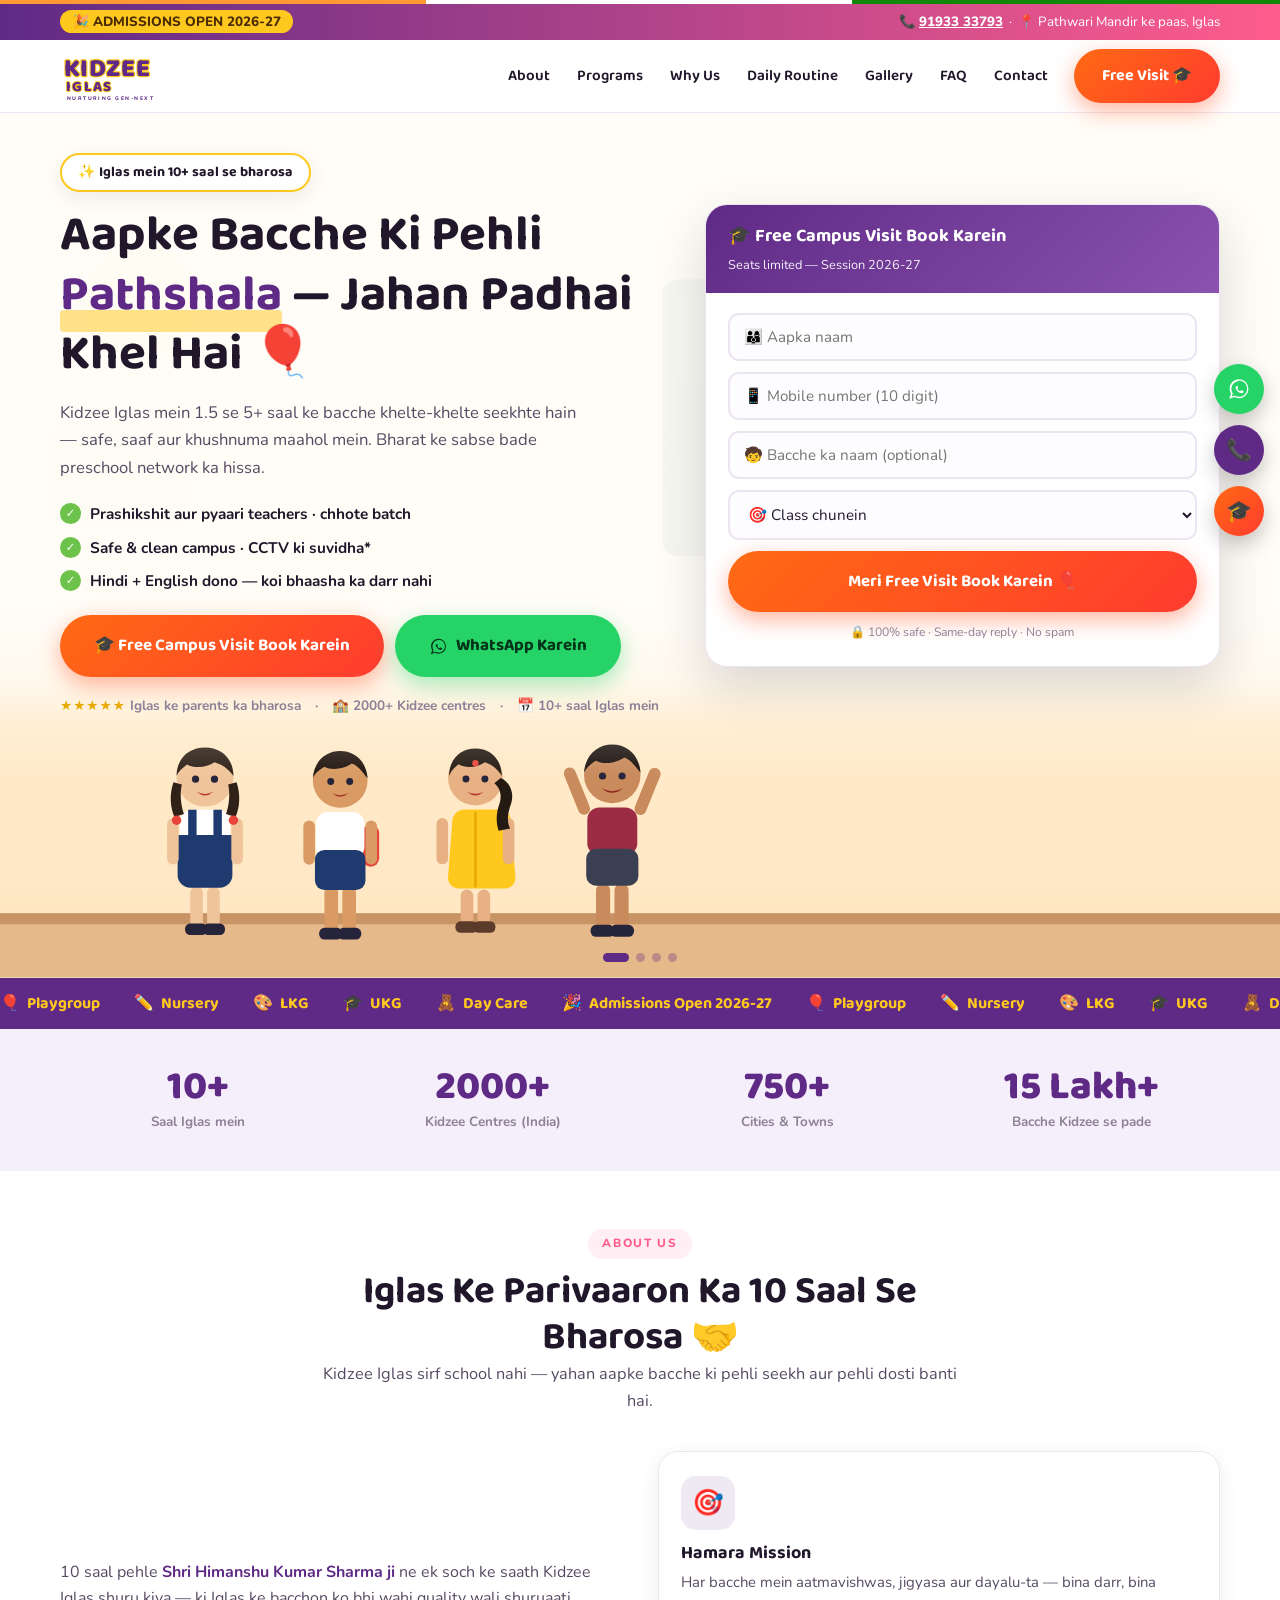
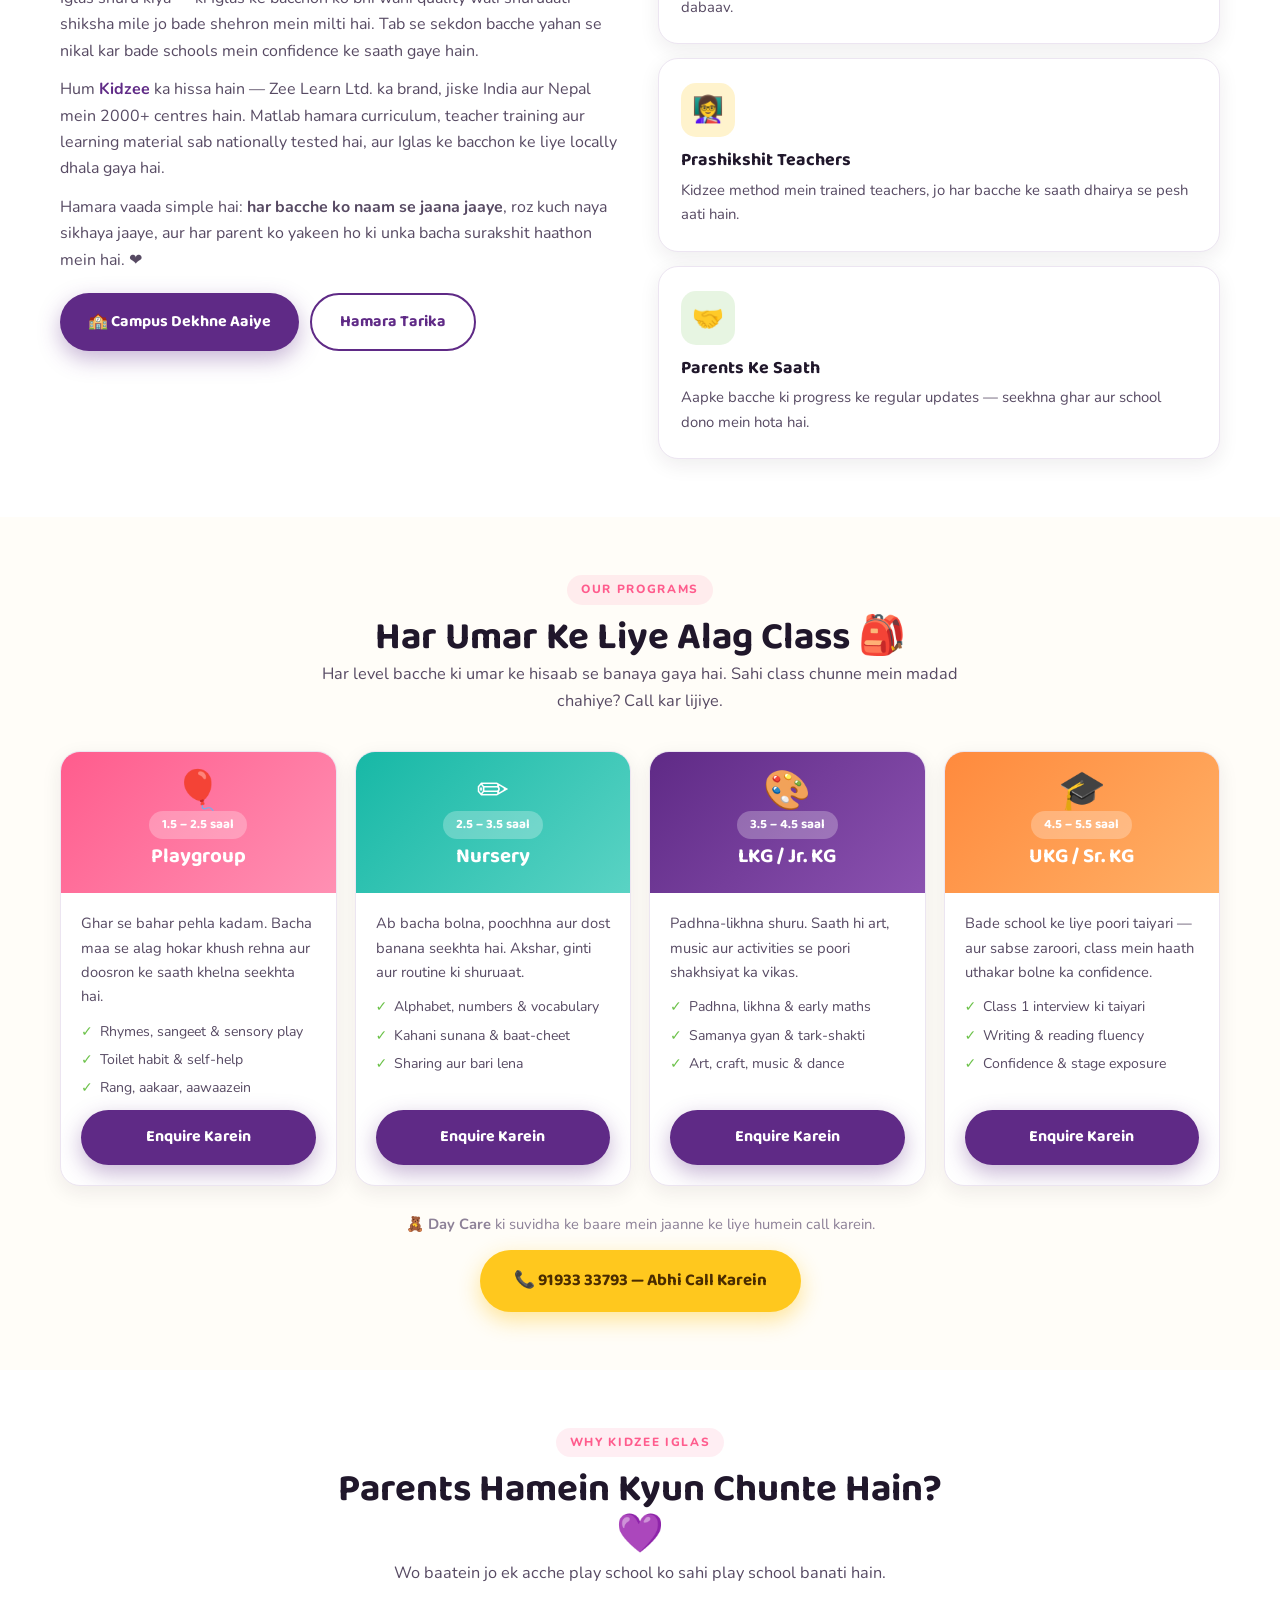
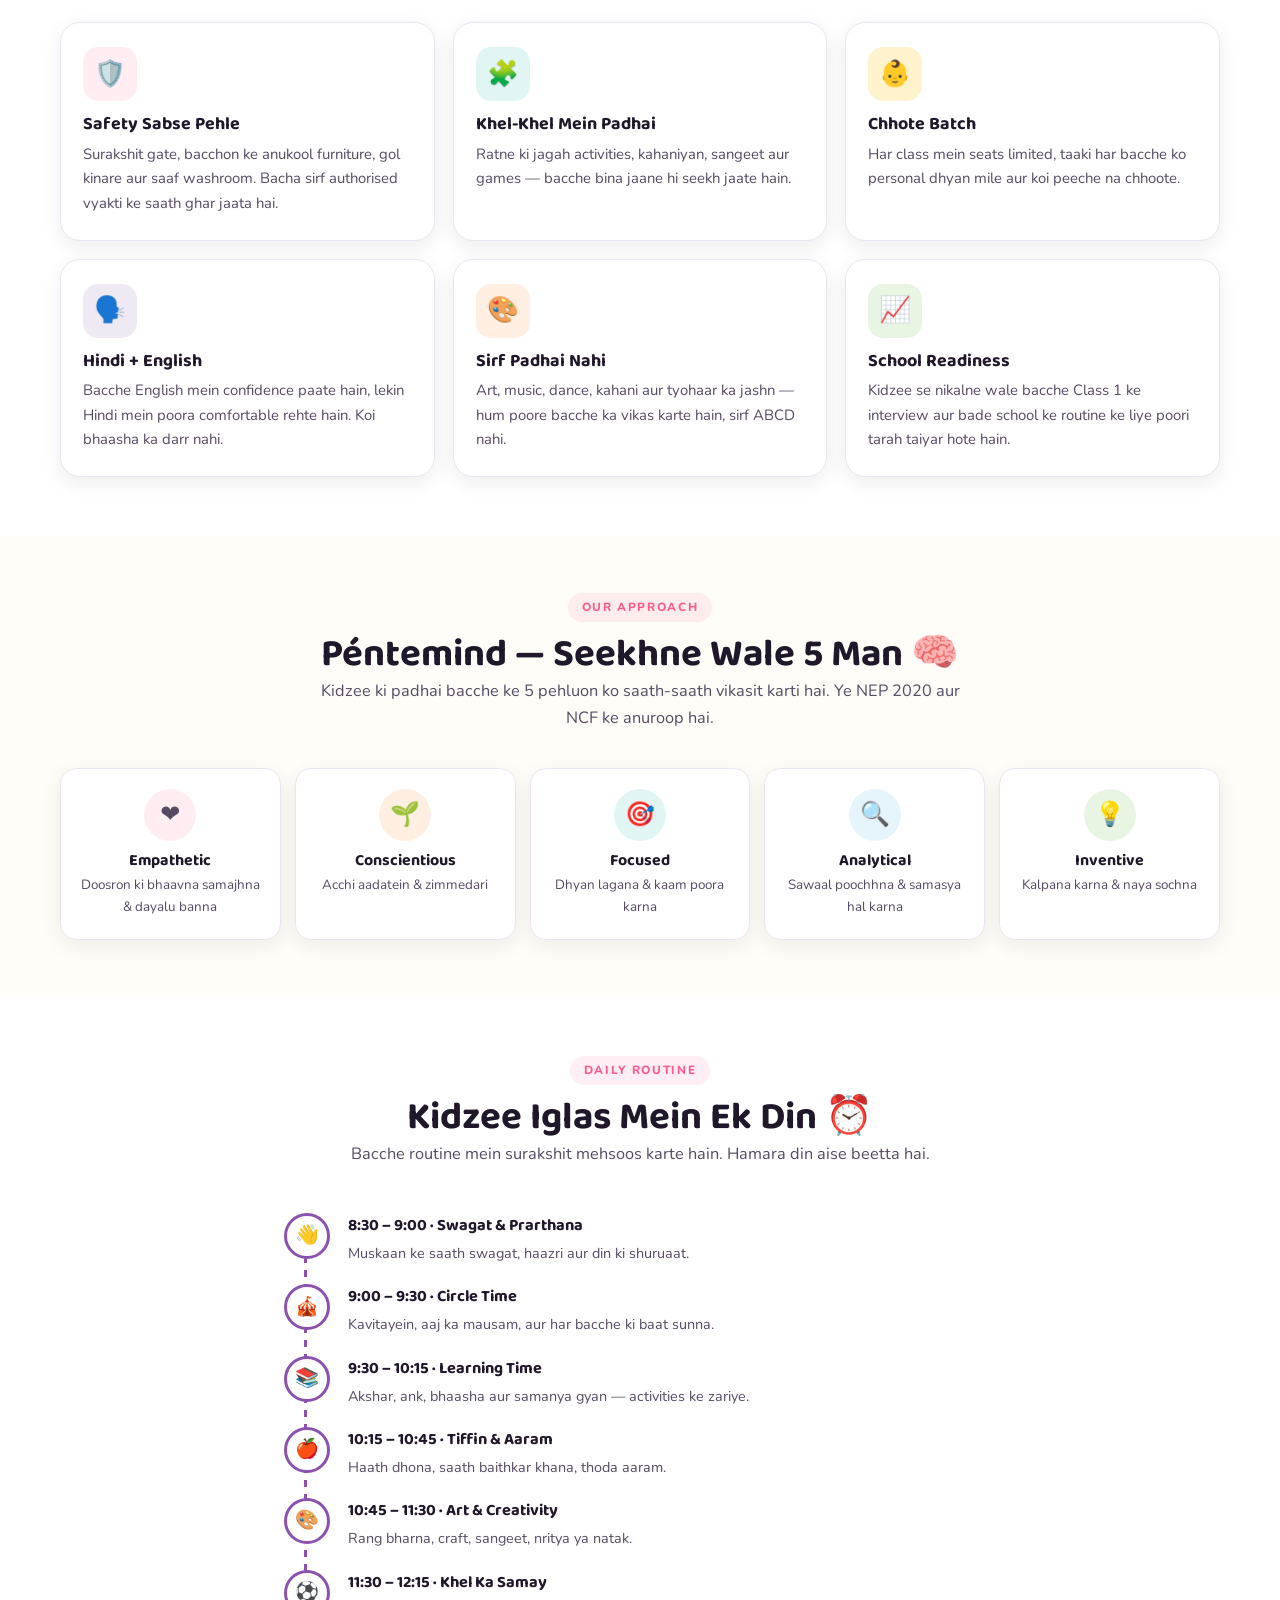
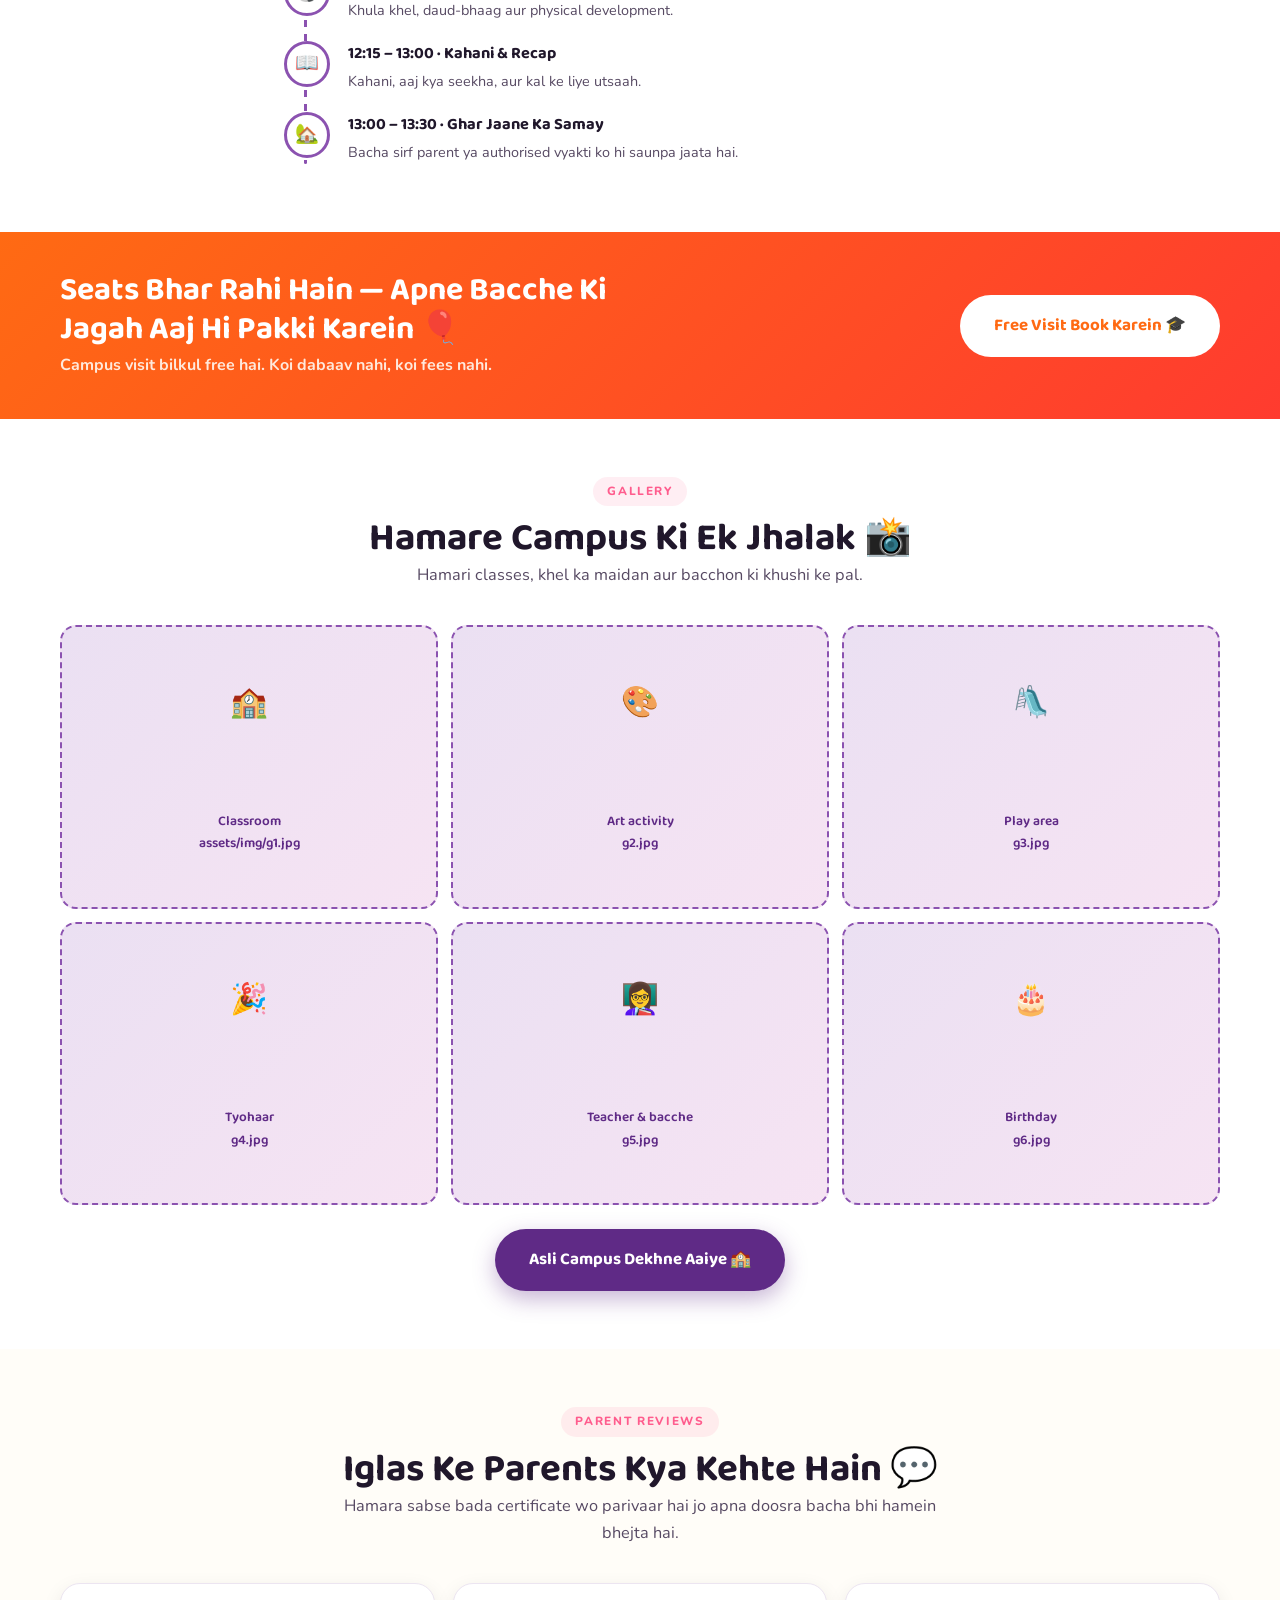
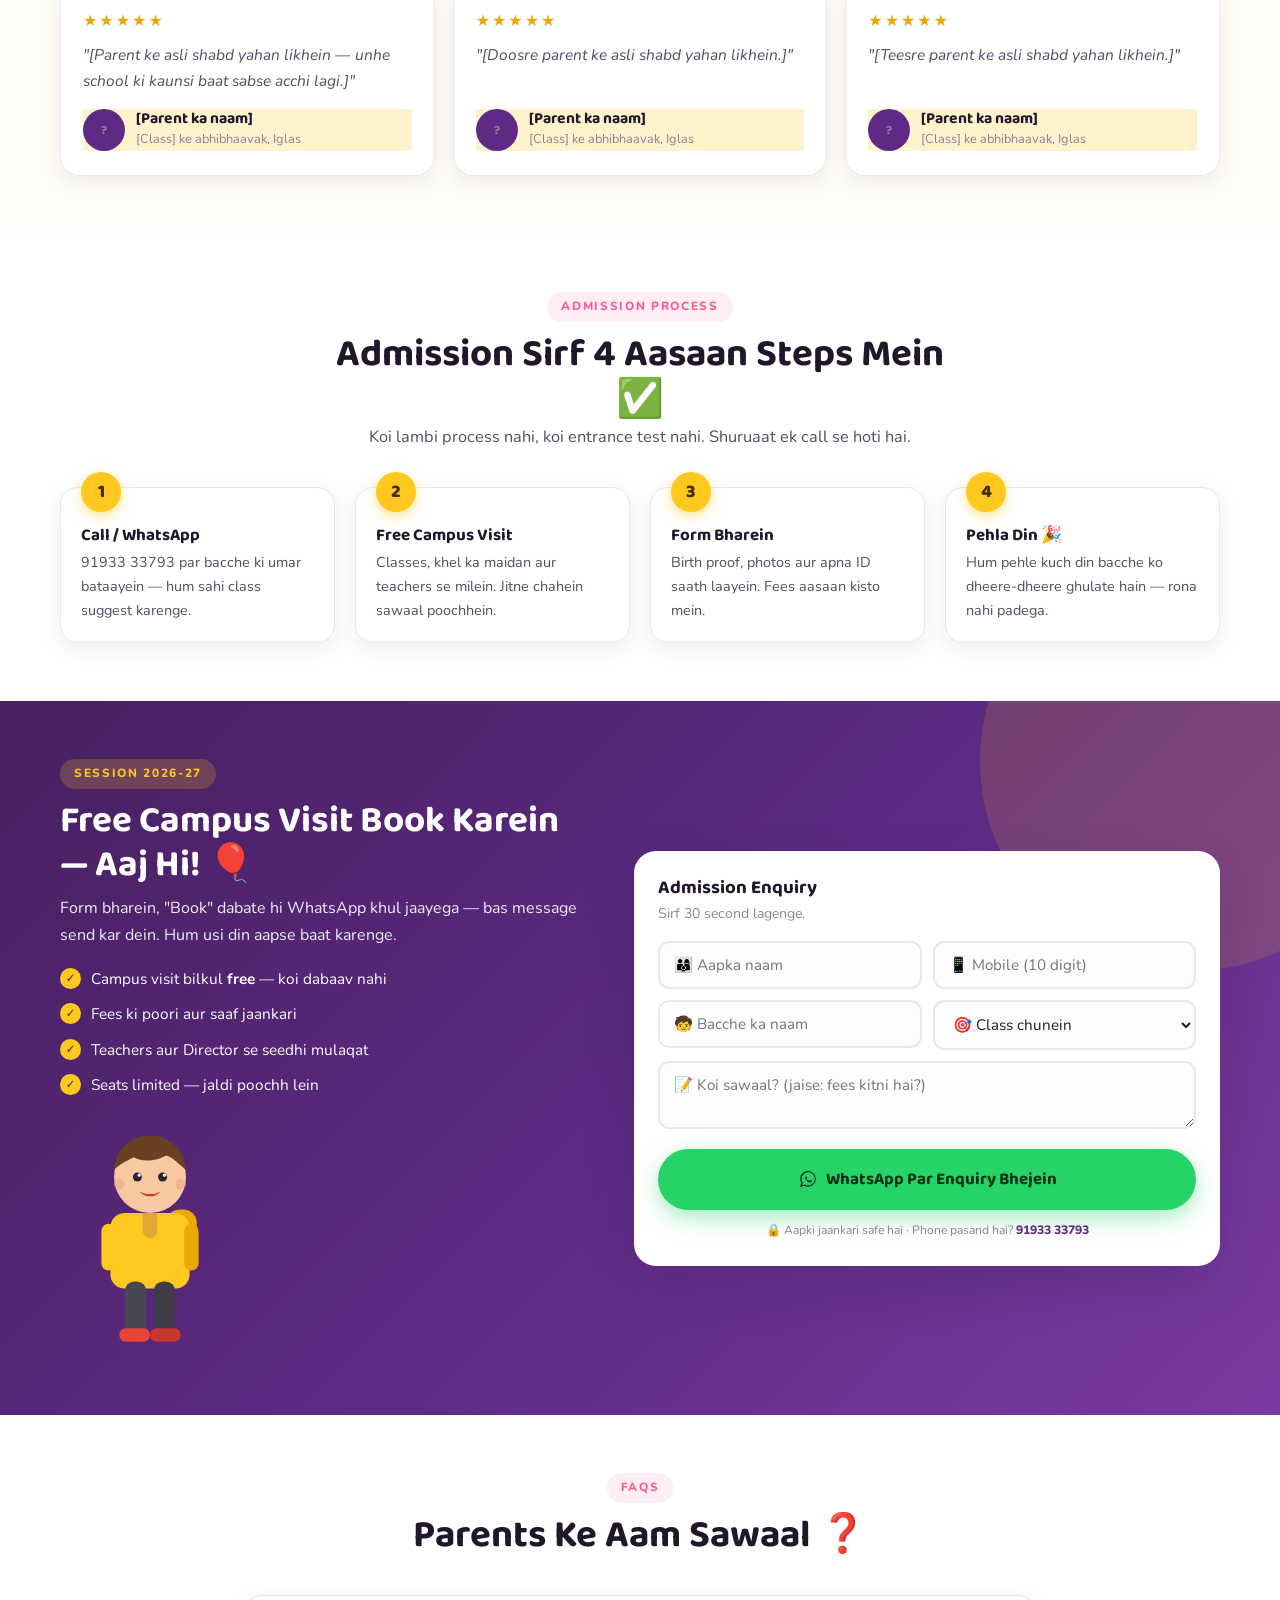
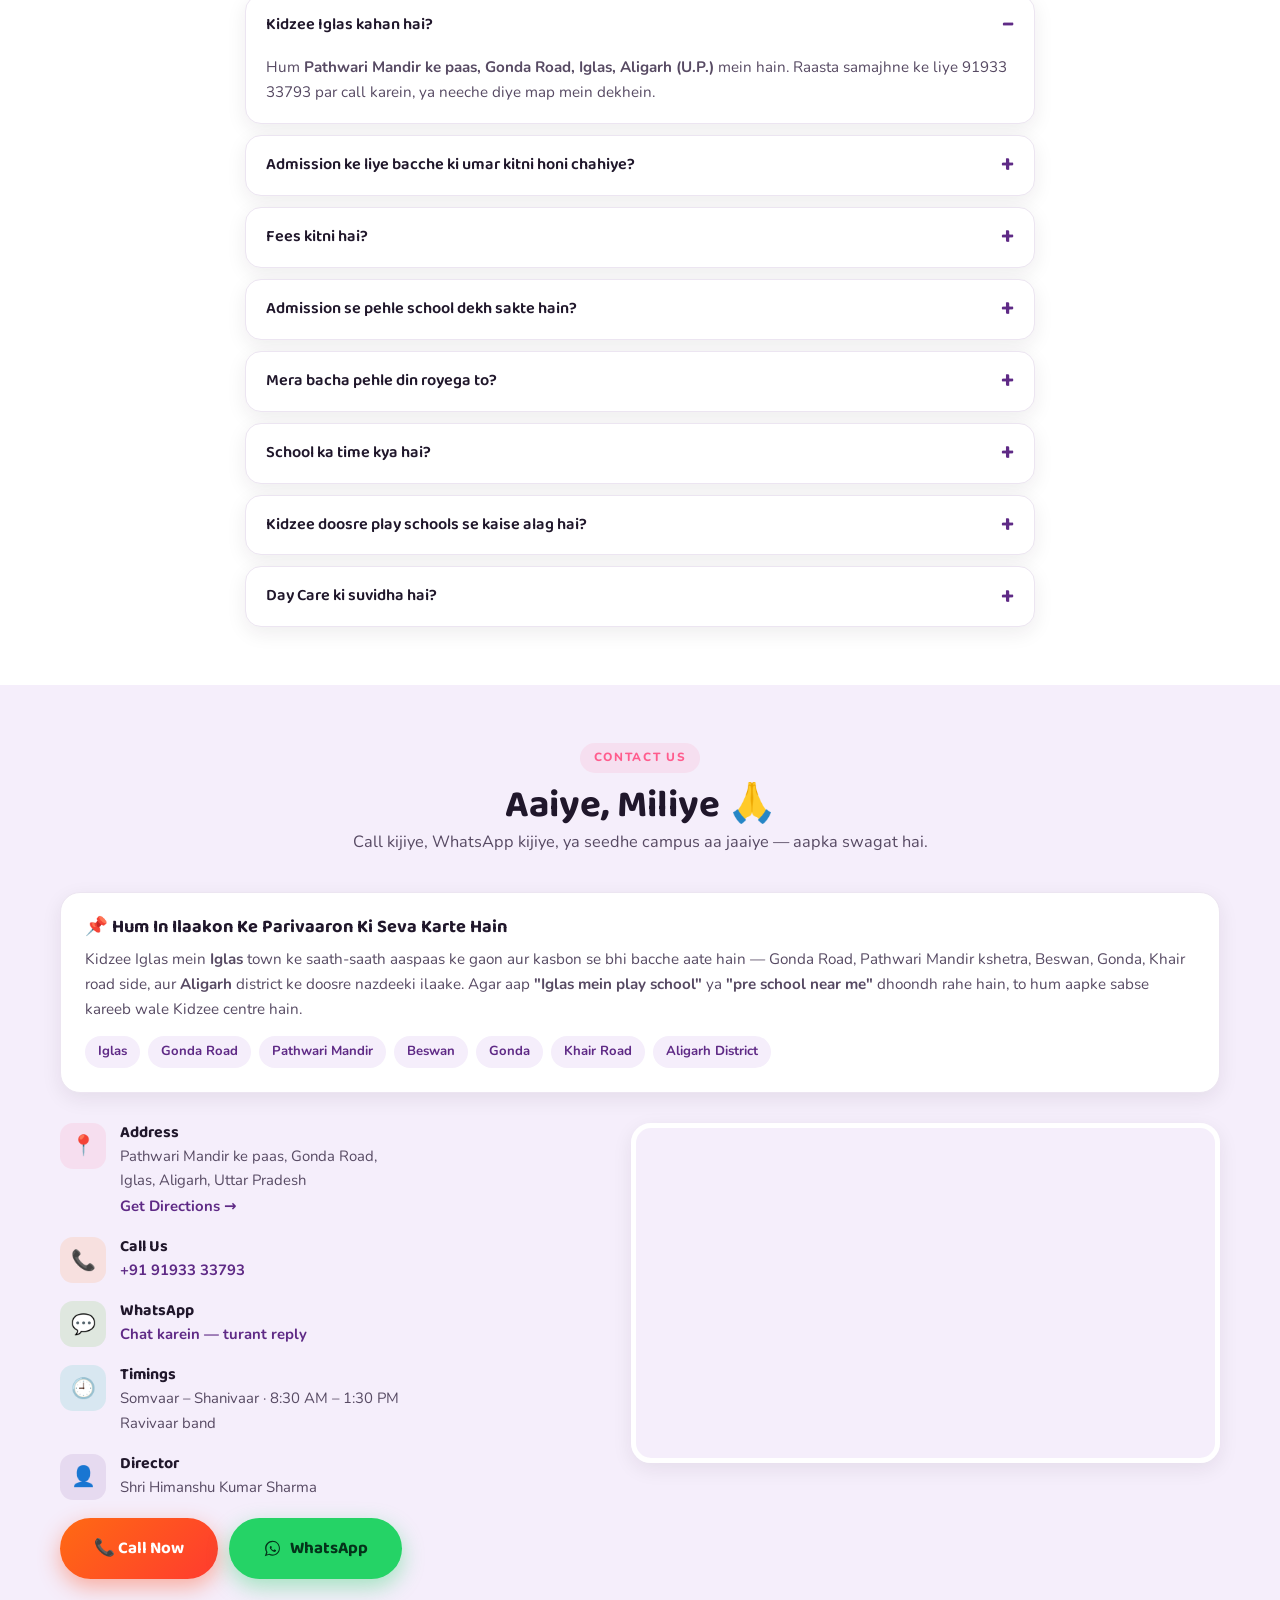
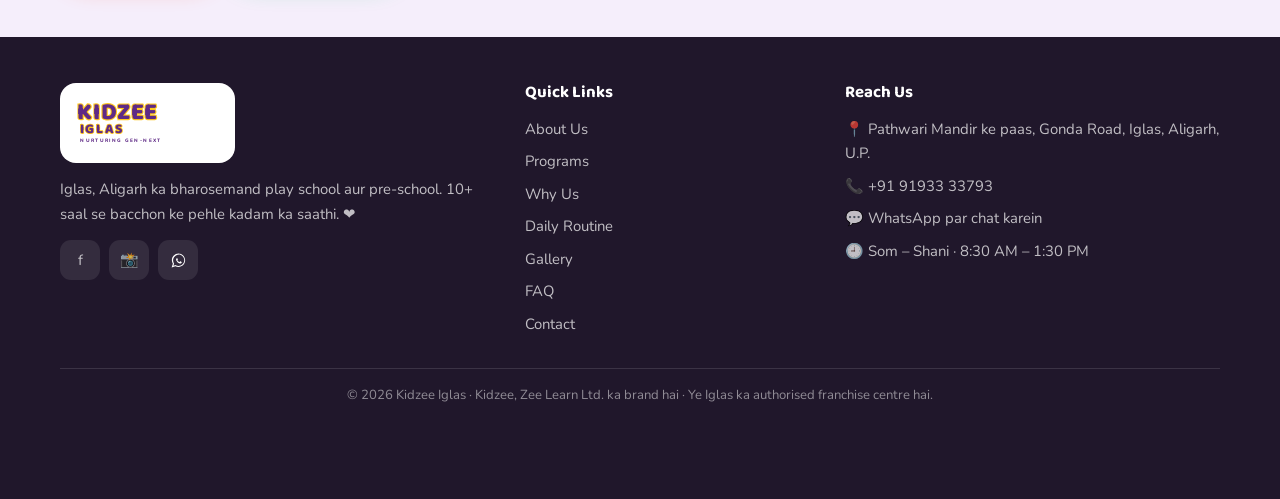
==== commit ae2751b9: "Add Iglas local SEO and an illustrated hero background slider Local SEO for Iglas, Aligarh: - Title " ====
--- a/index.html
+++ b/index.html
@@ -1,18 +1,37 @@
 <!DOCTYPE html>
-<html lang="en">
+<html lang="en-IN">
 <head>
 <meta charset="UTF-8" />
 <meta name="viewport" content="width=device-width, initial-scale=1.0" />
 <meta name="theme-color" content="#5f2a86" />
-<title>Kidzee Iglas | Best Play School &amp; Pre-School in Iglas, Aligarh — Admissions Open 2026-27</title>
-<meta name="description" content="Kidzee Iglas — Iglas ka trusted play school, 10+ saal se. Playgroup, Nursery, LKG, UKG aur Day Care. Near Pathwari Temple, Gonda Road, Iglas, Aligarh. Free campus visit book karein — 91933 33793." />
-<meta name="keywords" content="Kidzee Iglas, play school Iglas, pre school Iglas, best play school Iglas Aligarh, nursery admission Iglas, playgroup Iglas, day care Iglas, Kidzee Aligarh" />
+
+<!-- ===================== LOCAL SEO (Iglas, Aligarh) =====================
+     Title formula: Brand + main keyword + location + hook.
+     Keep the title under ~60 characters of *important* words so Google does
+     not cut off "Iglas". "Iglas" appears early on purpose.
+     ==================================================================== -->
+<title>Best Play School in Iglas, Aligarh | Kidzee Iglas — Admissions Open 2026-27</title>
+<meta name="description" content="Kidzee Iglas — Iglas ka trusted play school &amp; pre-school, 10+ saal se. Playgroup, Nursery, LKG, UKG. Pathwari Mandir ke paas, Gonda Road, Iglas, Aligarh. Free campus visit — call 91933 33793." />
+<meta name="keywords" content="play school in Iglas, best play school Iglas, pre school Iglas, preschool Iglas Aligarh, Kidzee Iglas, nursery admission Iglas, playgroup Iglas, LKG UKG admission Iglas, play school near me Iglas, Kidzee Aligarh, play school Gonda Road Iglas, best pre school Aligarh district" />
+
+<!-- Geo signals: help Google tie this page to Iglas, Aligarh.
+     ⚠️ OWNER: Google Business Profile banane ke baad wahan se EXACT
+     latitude/longitude leke ye 3 values aur neeche schema ka "geo" block
+     update kar dein. Abhi Iglas town ki approximate location hai. -->
+<meta name="geo.region" content="IN-UP" />
+<meta name="geo.placename" content="Iglas, Aligarh, Uttar Pradesh" />
+<meta name="geo.position" content="27.7167;77.9333" />
+<meta name="ICBM" content="27.7167, 77.9333" />
+<meta name="author" content="Kidzee Iglas" />
 <link rel="canonical" href="https://www.kidzeeiglas.com/" />
 <meta property="og:type" content="website" />
-<meta property="og:title" content="Kidzee Iglas — Admissions Open 2026-27" />
-<meta property="og:description" content="Iglas ka bharosemand play school, 10+ saal se. Playgroup · Nursery · LKG · UKG · Day Care. Call 91933 33793" />
+<meta property="og:site_name" content="Kidzee Iglas" />
+<meta property="og:title" content="Best Play School in Iglas, Aligarh — Kidzee Iglas | Admissions Open 2026-27" />
+<meta property="og:description" content="Iglas ka bharosemand play school, 10+ saal se. Playgroup · Nursery · LKG · UKG. Pathwari Mandir ke paas, Gonda Road, Iglas. Call 91933 33793" />
 <meta property="og:url" content="https://www.kidzeeiglas.com/" />
+<meta property="og:locale" content="en_IN" />
 <meta property="og:image" content="https://www.kidzeeiglas.com/assets/img/logo.png" />
+<meta property="og:image:alt" content="Kidzee Iglas — play school in Iglas, Aligarh" />
 <link rel="icon" href="data:image/svg+xml,%3Csvg xmlns=%22http://www.w3.org/2000/svg%22 viewBox=%220 0 32 32%22%3E%3Crect width=%2232%22 height=%2232%22 rx=%228%22 fill=%22%235f2a86%22/%3E%3Ctext x=%2216%22 y=%2224%22 font-family=%22Verdana%22 font-size=%2221%22 font-weight=%22bold%22 fill=%22%23ffc81e%22 text-anchor=%22middle%22%3EK%3C/text%3E%3C/svg%3E" />
 <link rel="preconnect" href="https://fonts.googleapis.com" />
 <link rel="preconnect" href="https://fonts.gstatic.com" crossorigin />
@@ -79,7 +98,7 @@
 .hamb span{width:22px;height:2.5px;background:var(--pur);border-radius:3px}
 
 /* ---------- hero ---------- */
-.hero{position:relative;background:radial-gradient(circle at 10% 15%,rgba(255,200,30,.3),transparent 42%),radial-gradient(circle at 92% 10%,rgba(255,92,141,.18),transparent 40%),radial-gradient(circle at 75% 92%,rgba(23,184,166,.16),transparent 44%),var(--bg);padding:40px 0 56px;overflow:hidden}
+.hero{position:relative;background:radial-gradient(circle at 10% 15%,rgba(255,200,30,.3),transparent 42%),radial-gradient(circle at 92% 10%,rgba(255,92,141,.18),transparent 40%),var(--bg);padding:40px 0 260px;overflow:hidden}
 .hero .wrap{display:grid;grid-template-columns:1.08fr .92fr;gap:40px;align-items:center;position:relative;z-index:2}
 .hchip{display:inline-flex;align-items:center;gap:7px;background:#fff;border:2px solid var(--yel);font-family:'Baloo 2',cursive;font-weight:700;font-size:.88rem;color:var(--ink);padding:6px 16px;border-radius:50px;box-shadow:var(--sh);margin-bottom:14px}
 .hero h1{font-size:clamp(1.9rem,4.8vw,3.1rem);margin-bottom:14px}
@@ -113,6 +132,22 @@
 .fok{display:none;background:#e7f7ee;border:1.5px solid var(--grn);color:#14713a;font-size:.82rem;font-weight:700;padding:10px 13px;border-radius:10px;margin-top:11px}
 .fok.on{display:block}
 
+/* ---------- hero background slider ---------- */
+.hslider{position:absolute;inset:0;z-index:0;overflow:hidden}
+.hs{position:absolute;inset:0;opacity:0;transition:opacity 1.1s ease}
+.hs.on{opacity:1}
+.hs svg,.hs img{width:100%;height:100%;object-fit:cover;display:block}
+/* scrim keeps the headline readable over any slide/photo */
+.hero::before{content:"";position:absolute;inset:0;z-index:1;pointer-events:none;
+  background:linear-gradient(180deg,rgba(255,253,248,.97) 0%,rgba(255,253,248,.96) 58%,rgba(255,253,248,.82) 65%,rgba(255,253,248,.22) 71%,rgba(255,253,248,0) 77%)}
+.hdots{position:absolute;bottom:16px;left:50%;transform:translateX(-50%);z-index:3;display:flex;gap:7px}
+.hdots button{width:9px;height:9px;border-radius:50%;background:rgba(95,42,134,.32);border:none;cursor:pointer;padding:0;transition:width .25s,background .25s}
+.hdots button.on{background:var(--pur);width:26px;border-radius:50px}
+@media(max-width:980px){
+  .hero{padding:32px 0 200px}
+  .hero::before{background:linear-gradient(180deg,rgba(255,253,248,.97) 0%,rgba(255,253,248,.97) 66%,rgba(255,253,248,.8) 73%,rgba(255,253,248,.2) 80%,rgba(255,253,248,0) 86%)}
+}
+
 /* ---------- marquee ---------- */
 .mq{background:var(--pur);color:#fff;padding:12px 0;overflow:hidden;white-space:nowrap}
 .mqt{display:inline-flex;gap:34px;animation:mv 24s linear infinite;font-family:'Baloo 2',cursive;font-size:1rem}
@@ -230,6 +265,12 @@
 .ic-card a{color:var(--pur);font-weight:700}
 .map{border-radius:20px;overflow:hidden;box-shadow:var(--sh);border:5px solid #fff;min-height:330px}
 .map iframe{width:100%;height:100%;min-height:330px;border:0;display:block}
+
+.areas{background:#fff;border:1px solid var(--line);border-radius:20px;padding:24px 24px;box-shadow:var(--sh);margin-bottom:30px}
+.areas h3{font-size:1.14rem;margin-bottom:8px}
+.areas p{font-size:.95rem}
+.atags{display:flex;flex-wrap:wrap;gap:8px;margin-top:14px}
+.atags span{background:var(--purT);color:var(--pur);font-weight:700;font-size:.82rem;padding:5px 13px;border-radius:50px}
 
 /* footer */
 footer{background:var(--ink);color:rgba(255,255,255,.72);padding:46px 0 0;font-size:.93rem}
@@ -319,6 +360,59 @@
 <!-- shared icons -->
 <svg width="0" height="0" style="position:absolute" aria-hidden="true">
   <symbol id="wa" viewBox="0 0 32 32"><path fill="currentColor" d="M16 3C9.1 3 3.5 8.6 3.5 15.5c0 2.4.7 4.7 1.9 6.6L3 29l7.1-2.3c1.8 1 3.8 1.5 5.9 1.5 6.9 0 12.5-5.6 12.5-12.5S22.9 3 16 3m0 1.7c5.9 0 10.8 4.8 10.8 10.8S21.9 26.3 16 26.3c-1.9 0-3.7-.5-5.2-1.4l-.4-.2-4 1.3 1.3-3.9-.2-.4a10.7 10.7 0 0 1-1.6-5.7c0-6 4.9-10.8 10.1-10.8m5.6 13.4c-.3-.2-1.8-.9-2.1-1s-.5-.2-.7.1-.6.8-.8 1-.4.2-.7.1-1-.4-2-1.2c-.7-.7-1.2-1.5-1.3-1.7s0-.4.1-.5l.4-.5c.1-.2.2-.3.3-.4s0-.3 0-.4-.5-1.3-.7-1.8-.4-.4-.6-.4h-.5c-.2 0-.5.1-.7.3s-.9.9-.9 2.1 1 2.5 1.1 2.6 1.9 3.1 4.5 4.2c1.4.6 2.2.7 2.9.6s1.7-.6 2-1.3.2-1.2.1-1.3"/></symbol>
+
+  <!-- Reusable Indian school-children figures, composed into the hero slides -->
+  <symbol id="k1" viewBox="0 0 100 210"><!-- girl · braids · navy pinafore -->
+    <rect x="36" y="145" width="12" height="40" rx="6" fill="#f0c49a"/><rect x="52" y="145" width="12" height="40" rx="6" fill="#f0c49a"/>
+    <rect x="31" y="180" width="21" height="11" rx="5" fill="#26243a"/><rect x="48" y="180" width="21" height="11" rx="5" fill="#26243a"/>
+    <rect x="26" y="72" width="48" height="46" rx="12" fill="#fff"/>
+    <path d="M24 96h52v38a12 12 0 0 1-12 12H36a12 12 0 0 1-12-12z" fill="#1e3a6e"/>
+    <rect x="34" y="72" width="8" height="28" fill="#1e3a6e"/><rect x="58" y="72" width="8" height="28" fill="#1e3a6e"/>
+    <rect x="14" y="80" width="11" height="44" rx="5.5" fill="#f0c49a"/><rect x="75" y="80" width="11" height="44" rx="5.5" fill="#f0c49a"/>
+    <circle cx="50" cy="42" r="27" fill="#f0c49a"/>
+    <path d="M23 40c0-17 12-27 27-27s27 10 27 27c-5-7-11-11-18-13-7 5-19 6-26 2-4 3-8 6-10 11z" fill="#2f2118"/>
+    <path d="M20 46c-4 12-3 24 1 33l9-3c-3-9-4-19-2-28z" fill="#2f2118"/><path d="M80 46c4 12 3 24-1 33l-9-3c3-9 4-19 2-28z" fill="#2f2118"/>
+    <circle cx="23" cy="82" r="4.5" fill="#e8443a"/><circle cx="77" cy="82" r="4.5" fill="#e8443a"/>
+    <circle cx="41" cy="43" r="3.4" fill="#26243a"/><circle cx="59" cy="43" r="3.4" fill="#26243a"/>
+    <path d="M42 55q8 7 16 0q-8 4-16 0z" fill="#b8392f"/>
+  </symbol>
+  <symbol id="k2" viewBox="0 0 100 210"><!-- boy · white shirt · navy shorts · red bag -->
+    <rect x="35" y="140" width="13" height="45" rx="6.5" fill="#d99a63"/><rect x="52" y="140" width="13" height="45" rx="6.5" fill="#d99a63"/>
+    <rect x="30" y="180" width="22" height="11" rx="5" fill="#26243a"/><rect x="48" y="180" width="22" height="11" rx="5" fill="#26243a"/>
+    <rect x="71" y="82" width="16" height="40" rx="8" fill="#e8443a"/>
+    <rect x="27" y="70" width="46" height="44" rx="11" fill="#fff"/>
+    <rect x="26" y="106" width="48" height="38" rx="9" fill="#1e3a6e"/>
+    <rect x="15" y="78" width="11" height="42" rx="5.5" fill="#d99a63"/><rect x="74" y="78" width="11" height="42" rx="5.5" fill="#d99a63"/>
+    <circle cx="50" cy="40" r="26" fill="#d99a63"/>
+    <path d="M24 38c1-16 12-26 26-26s25 10 26 26c-5-6-9-12-15-14-7 5-19 7-26 3-5 3-9 6-11 11z" fill="#221610"/>
+    <circle cx="41" cy="41" r="3.3" fill="#26243a"/><circle cx="59" cy="41" r="3.3" fill="#26243a"/>
+    <path d="M42 52q8 7 16 0q-8 4-16 0z" fill="#a8322a"/>
+  </symbol>
+  <symbol id="k3" viewBox="0 0 100 210"><!-- girl · ponytail · yellow kurta -->
+    <rect x="36" y="150" width="12" height="35" rx="6" fill="#e8b184"/><rect x="52" y="150" width="12" height="35" rx="6" fill="#e8b184"/>
+    <rect x="31" y="180" width="21" height="11" rx="5" fill="#5b3a2a"/><rect x="48" y="180" width="21" height="11" rx="5" fill="#5b3a2a"/>
+    <path d="M28 74h44c7 0 12 5 12 12l4 52a10 10 0 0 1-10 11H34a10 10 0 0 1-10-11l4-52c0-7 5-12 12-12z" fill="#ffc81e"/>
+    <path d="M50 76v72" stroke="#e8a900" stroke-width="2.5"/>
+    <rect x="13" y="82" width="11" height="44" rx="5.5" fill="#e8b184"/><rect x="76" y="82" width="11" height="44" rx="5.5" fill="#e8b184"/>
+    <circle cx="50" cy="44" r="26" fill="#e8b184"/>
+    <path d="M25 42c0-16 11-26 25-26s25 10 25 26c-4-7-10-11-16-13-7 5-18 6-25 2-4 3-7 6-9 11z" fill="#241a12"/>
+    <path d="M74 44c9 4 13 14 10 24-4 11-4 18-1 24l-11 2c-3-9-2-18 1-26 2-7 1-14-5-19z" fill="#241a12"/>
+    <circle cx="41" cy="45" r="3.3" fill="#26243a"/><circle cx="59" cy="45" r="3.3" fill="#26243a"/>
+    <path d="M42 57q8 7 16 0q-8 4-16 0z" fill="#b8392f"/>
+    <circle cx="50" cy="30" r="3" fill="#e8443a"/>
+  </symbol>
+  <symbol id="k4" viewBox="0 0 100 210"><!-- boy · maroon shirt · arms up (khush) -->
+    <rect x="35" y="142" width="13" height="43" rx="6.5" fill="#c98a5c"/><rect x="52" y="142" width="13" height="43" rx="6.5" fill="#c98a5c"/>
+    <rect x="30" y="180" width="22" height="11" rx="5" fill="#26243a"/><rect x="48" y="180" width="22" height="11" rx="5" fill="#26243a"/>
+    <rect x="27" y="72" width="46" height="44" rx="11" fill="#9b2c43"/>
+    <rect x="26" y="110" width="48" height="34" rx="9" fill="#3b3f52"/>
+    <rect x="12" y="34" width="11" height="46" rx="5.5" fill="#c98a5c" transform="rotate(-22 17 57)"/>
+    <rect x="77" y="34" width="11" height="46" rx="5.5" fill="#c98a5c" transform="rotate(22 82 57)"/>
+    <circle cx="50" cy="42" r="26" fill="#c98a5c"/>
+    <path d="M24 40c1-16 12-26 26-26s25 10 26 26c-5-6-9-12-15-14-7 5-19 7-26 3-5 3-9 6-11 11z" fill="#1d1410"/>
+    <circle cx="41" cy="43" r="3.3" fill="#26243a"/><circle cx="59" cy="43" r="3.3" fill="#26243a"/>
+    <path d="M40 54q10 9 20 0q-10 6-20 0z" fill="#8f2a22"/>
+  </symbol>
 </svg>
 
 <div class="shead">
@@ -368,6 +462,102 @@
 
 <!-- ============================ HERO ============================ -->
 <section class="hero">
+  <!-- ===================== HERO BACKGROUND SLIDER =====================
+       Har slide mein Indian school bacchon ka ek scene hai (SVG, isliye
+       0 KB download aur turant load).
+
+       ⚠️ APNI ASLI PHOTO LAGANE KE LIYE: photo ka naam hero1.jpg, hero2.jpg,
+       hero3.jpg, hero4.jpg rakh kar assets/img/ mein daal dein — wo khud
+       is illustration ki jagah lag jaayegi. Asli photo hamesha behtar hai!
+       ================================================================= -->
+  <div class="hslider" id="hslider" aria-hidden="true">
+
+    <!-- Slide 1 · Classroom -->
+    <div class="hs on">
+      <img src="assets/img/hero1.jpg" alt="Kidzee Iglas classroom mein padhte bacche — play school in Iglas, Aligarh" style="display:none"
+           onload="this.style.display='block';this.nextElementSibling.style.display='none'" />
+      <svg viewBox="0 0 1200 780" preserveAspectRatio="xMidYMax slice">
+        <defs><linearGradient id="g1" x1="0" y1="0" x2="0" y2="1"><stop offset="0" stop-color="#fff4d9"/><stop offset="1" stop-color="#ffe6c2"/></linearGradient></defs>
+        <rect width="1200" height="780" fill="url(#g1)"/>
+        <rect x="620" y="150" width="470" height="250" rx="14" fill="#1f4536"/><rect x="632" y="162" width="446" height="226" rx="8" fill="#2c5a45"/>
+        <text x="668" y="238" font-family="sans-serif" font-size="60" font-weight="700" fill="#ffe9a8">क ख ग</text>
+        <text x="668" y="312" font-family="sans-serif" font-size="54" font-weight="700" fill="#bfe8c8">A B C</text>
+        <text x="928" y="312" font-family="sans-serif" font-size="54" font-weight="700" fill="#ffc3d6">1 2 3</text>
+        <circle cx="150" cy="170" r="52" fill="#ffc81e" opacity=".45"/><rect x="70" y="280" width="120" height="90" rx="10" fill="#6cc24a" opacity=".4"/>
+        <rect y="730" width="1200" height="50" fill="#e6b98a"/><rect y="722" width="1200" height="10" fill="#c99465"/>
+        <use href="#k1" x="160" y="560" width="95" height="200"/>
+        <use href="#k2" x="282" y="564" width="95" height="200"/>
+        <use href="#k3" x="404" y="558" width="95" height="200"/>
+        <use href="#k4" x="526" y="556" width="98" height="206"/>
+      </svg>
+    </div>
+
+    <!-- Slide 2 · Playground -->
+    <div class="hs">
+      <img src="assets/img/hero2.jpg" alt="Kidzee Iglas ke khel ke maidan mein bacche — best play school Iglas" style="display:none"
+           onload="this.style.display='block';this.nextElementSibling.style.display='none'" />
+      <svg viewBox="0 0 1200 780" preserveAspectRatio="xMidYMax slice">
+        <defs><linearGradient id="g2" x1="0" y1="0" x2="0" y2="1"><stop offset="0" stop-color="#cdeaff"/><stop offset="1" stop-color="#eafaf0"/></linearGradient></defs>
+        <rect width="1200" height="780" fill="url(#g2)"/>
+        <circle cx="1040" cy="140" r="66" fill="#ffc81e"/>
+        <ellipse cx="230" cy="150" rx="78" ry="30" fill="#fff" opacity=".85"/><ellipse cx="300" cy="138" rx="52" ry="26" fill="#fff" opacity=".85"/>
+        <rect x="880" y="470" width="14" height="260" fill="#8d5a2f"/><rect x="1062" y="470" width="14" height="260" fill="#8d5a2f"/>
+        <rect x="868" y="462" width="222" height="15" rx="7" fill="#a9713f"/>
+        <rect x="926" y="477" width="6" height="130" fill="#7a6a55"/><rect x="1020" y="477" width="6" height="130" fill="#7a6a55"/>
+        <rect x="912" y="607" width="34" height="12" rx="5" fill="#e8443a"/><rect x="1006" y="607" width="34" height="12" rx="5" fill="#3ea8e5"/>
+        <path d="M0 700q300 -40 600 4t600 -16v92H0z" fill="#6cc24a"/><path d="M0 730 h1200v50H0z" fill="#57a83c"/>
+        <rect x="86" y="470" width="26" height="260" fill="#8d5a2f"/><path d="M86 476L256 722h-38L76 500z" fill="#ff8a3d"/><rect x="66" y="456" width="70" height="18" rx="8" fill="#e8443a"/>
+        <use href="#k4" x="330" y="556" width="98" height="206"/>
+        <use href="#k1" x="460" y="560" width="95" height="200"/>
+        <use href="#k2" x="578" y="564" width="95" height="200"/>
+        <use href="#k3" x="696" y="558" width="95" height="200"/>
+      </svg>
+    </div>
+
+    <!-- Slide 3 · Art & craft -->
+    <div class="hs">
+      <img src="assets/img/hero3.jpg" alt="Kidzee Iglas mein art aur craft activity — pre school Iglas Aligarh" style="display:none"
+           onload="this.style.display='block';this.nextElementSibling.style.display='none'" />
+      <svg viewBox="0 0 1200 780" preserveAspectRatio="xMidYMax slice">
+        <defs><linearGradient id="g3" x1="0" y1="0" x2="0" y2="1"><stop offset="0" stop-color="#f6ecff"/><stop offset="1" stop-color="#ffeef6"/></linearGradient></defs>
+        <rect width="1200" height="780" fill="url(#g3)"/>
+        <circle cx="1080" cy="180" r="44" fill="#ff5c8d" opacity=".32"/><circle cx="120" cy="220" r="56" fill="#17b8a6" opacity=".28"/>
+        <rect x="836" y="230" width="226" height="192" rx="10" fill="#fff" stroke="#c9a6dd" stroke-width="8"/>
+        <path d="M870 372l58-86 44 58 33-38 43 66z" fill="#6cc24a"/><circle cx="1004" cy="274" r="21" fill="#ffc81e"/>
+        <path d="M872 422l62 308h-24l-46-276zM1026 422l-62 308h24l46-276z" fill="#a9713f"/>
+        <rect y="730" width="1200" height="50" fill="#e9d6f2"/><rect y="722" width="1200" height="10" fill="#cdb0dd"/>
+        <rect x="150" y="672" width="470" height="18" rx="8" fill="#c98a5c"/><rect x="168" y="690" width="16" height="42" fill="#a9713f"/><rect x="586" y="690" width="16" height="42" fill="#a9713f"/>
+        <rect x="196" y="640" width="26" height="32" rx="5" fill="#e8443a"/><rect x="234" y="640" width="26" height="32" rx="5" fill="#3ea8e5"/><rect x="272" y="640" width="26" height="32" rx="5" fill="#ffc81e"/>
+        <use href="#k3" x="190" y="556" width="95" height="200"/>
+        <use href="#k2" x="316" y="562" width="95" height="200"/>
+        <use href="#k1" x="442" y="556" width="95" height="200"/>
+      </svg>
+    </div>
+
+    <!-- Slide 4 · Morning assembly -->
+    <div class="hs">
+      <img src="assets/img/hero4.jpg" alt="Kidzee Iglas ki subah ki prarthana sabha — playgroup nursery LKG UKG Iglas" style="display:none"
+           onload="this.style.display='block';this.nextElementSibling.style.display='none'" />
+      <svg viewBox="0 0 1200 780" preserveAspectRatio="xMidYMax slice">
+        <defs><linearGradient id="g4" x1="0" y1="0" x2="0" y2="1"><stop offset="0" stop-color="#ffe9c9"/><stop offset="1" stop-color="#e9f7ea"/></linearGradient></defs>
+        <rect width="1200" height="780" fill="url(#g4)"/>
+        <circle cx="180" cy="160" r="58" fill="#ff9933" opacity=".5"/>
+        <ellipse cx="900" cy="140" rx="80" ry="30" fill="#fff" opacity=".8"/><ellipse cx="975" cy="128" rx="50" ry="24" fill="#fff" opacity=".8"/>
+        <rect x="1020" y="240" width="10" height="490" fill="#8d8f96"/>
+        <rect x="1030" y="252" width="118" height="29" fill="#ff9933"/><rect x="1030" y="281" width="118" height="29" fill="#fff"/><rect x="1030" y="310" width="118" height="29" fill="#138808"/>
+        <circle cx="1089" cy="296" r="11" fill="none" stroke="#0a3d91" stroke-width="3"/>
+        <rect x="86" y="500" width="180" height="230" rx="10" fill="#f3e2c7"/><path d="M76 506l100-64 100 64z" fill="#b5533f"/><rect x="142" y="596" width="68" height="134" rx="6" fill="#8d5a2f"/>
+        <path d="M0 730 h1200v50H0z" fill="#8fbf6a"/><path d="M0 722 h1200v10H0z" fill="#6f9e4c"/>
+        <use href="#k1" x="340" y="560" width="95" height="200"/>
+        <use href="#k2" x="452" y="564" width="95" height="200"/>
+        <use href="#k3" x="564" y="558" width="95" height="200"/>
+        <use href="#k4" x="676" y="556" width="98" height="206"/>
+      </svg>
+    </div>
+  </div>
+
+  <div class="hdots" id="hdots"></div>
+
   <div class="wrap">
     <div>
       <span class="hchip">✨ Iglas mein 10+ saal se bharosa</span>
@@ -741,6 +931,21 @@
       <h2>Aaiye, Miliye 🙏</h2>
       <p>Call kijiye, WhatsApp kijiye, ya seedhe campus aa jaaiye — aapka swagat hai.</p>
     </div>
+    <!-- LOCAL SEO: aaspaas ke gaon/ilaake likhna Google ko batata hai ki
+         aap kis area ki seva karte hain. ⚠️ OWNER: is list ko apne asli
+         catchment area ke hisaab se edit kar lein. -->
+    <div class="areas reveal">
+      <h3>📌 Hum In Ilaakon Ke Parivaaron Ki Seva Karte Hain</h3>
+      <p>Kidzee Iglas mein <b>Iglas</b> town ke saath-saath aaspaas ke gaon aur kasbon se bhi bacche aate hain —
+      Gonda Road, Pathwari Mandir kshetra, Beswan, Gonda, Khair road side, aur <b>Aligarh</b> district ke doosre
+      nazdeeki ilaake. Agar aap <b>"Iglas mein play school"</b> ya <b>"pre school near me"</b> dhoondh rahe hain,
+      to hum aapke sabse kareeb wale Kidzee centre hain.</p>
+      <div class="atags">
+        <span>Iglas</span><span>Gonda Road</span><span>Pathwari Mandir</span><span>Beswan</span>
+        <span>Gonda</span><span>Khair Road</span><span>Aligarh District</span>
+      </div>
+    </div>
+
     <div class="cg reveal">
       <div>
         <div class="ic-card"><div class="ic bk">📍</div><div><h4>Address</h4><p>Pathwari Mandir ke paas, Gonda Road,<br>Iglas, Aligarh, Uttar Pradesh</p><a href="https://maps.google.com/?q=Pathwari+Temple,+Gonda+Road,+Iglas,+Aligarh,+Uttar+Pradesh" target="_blank" rel="noopener">Get Directions →</a></div></div>
@@ -855,10 +1060,28 @@
 "url":"https://www.kidzeeiglas.com/","telephone":"+91-91933-33793","priceRange":"₹₹","foundingDate":"2016",
 "slogan":"Nurturing Gen-Next",
 "founder":{"@type":"Person","name":"Himanshu Kumar Sharma"},
-"address":{"@type":"PostalAddress","streetAddress":"Near Pathwari Temple, Gonda Road","addressLocality":"Iglas","addressRegion":"Uttar Pradesh","addressCountry":"IN"},
-"areaServed":[{"@type":"City","name":"Iglas"},{"@type":"City","name":"Aligarh"}],
+"address":{"@type":"PostalAddress","streetAddress":"Near Pathwari Temple, Gonda Road","addressLocality":"Iglas","addressRegion":"Uttar Pradesh","postalCode":"202124","addressCountry":"IN"},
+"geo":{"@type":"GeoCoordinates","latitude":27.7167,"longitude":77.9333},
+"hasMap":"https://maps.google.com/?q=Pathwari+Temple,+Gonda+Road,+Iglas,+Aligarh,+Uttar+Pradesh",
+"areaServed":[{"@type":"City","name":"Iglas"},{"@type":"City","name":"Aligarh"},{"@type":"AdministrativeArea","name":"Iglas Tehsil, Aligarh, Uttar Pradesh"}],
+"knowsLanguage":["hi","en"],
+"hasOfferCatalog":{"@type":"OfferCatalog","name":"Programmes at Kidzee Iglas","itemListElement":[
+ {"@type":"Offer","itemOffered":{"@type":"Course","name":"Playgroup","description":"Play school programme for children aged 1.5 to 2.5 years in Iglas, Aligarh.","provider":{"@type":"Preschool","name":"Kidzee Iglas"}}},
+ {"@type":"Offer","itemOffered":{"@type":"Course","name":"Nursery","description":"Nursery programme for children aged 2.5 to 3.5 years in Iglas, Aligarh.","provider":{"@type":"Preschool","name":"Kidzee Iglas"}}},
+ {"@type":"Offer","itemOffered":{"@type":"Course","name":"LKG / Junior KG","description":"Lower Kindergarten for children aged 3.5 to 4.5 years in Iglas, Aligarh.","provider":{"@type":"Preschool","name":"Kidzee Iglas"}}},
+ {"@type":"Offer","itemOffered":{"@type":"Course","name":"UKG / Senior KG","description":"Upper Kindergarten and Class 1 readiness for children aged 4.5 to 5.5 years in Iglas, Aligarh.","provider":{"@type":"Preschool","name":"Kidzee Iglas"}}}]},
 "openingHoursSpecification":[{"@type":"OpeningHoursSpecification","dayOfWeek":["Monday","Tuesday","Wednesday","Thursday","Friday","Saturday"],"opens":"08:30","closes":"13:30"}],
 "sameAs":[]}
+</script>
+
+<script type="application/ld+json">
+{"@context":"https://schema.org","@type":"FAQPage","mainEntity":[
+{"@type":"Question","name":"Where is Kidzee Iglas play school located?","acceptedAnswer":{"@type":"Answer","text":"Kidzee Iglas is located near Pathwari Temple on Gonda Road, Iglas, Aligarh, Uttar Pradesh. Call 91933 33793 for directions."}},
+{"@type":"Question","name":"What is the minimum age for admission at Kidzee Iglas?","acceptedAnswer":{"@type":"Answer","text":"Children can join Playgroup from about 1.5 years. Nursery is roughly 2.5 to 3.5 years, LKG 3.5 to 4.5 years and UKG 4.5 to 5.5 years. Call us and we will suggest the right class for your child."}},
+{"@type":"Question","name":"How much are the fees at Kidzee Iglas?","acceptedAnswer":{"@type":"Answer","text":"Fees vary by class and session, so we explain the full breakdown on a call with no hidden charges. Easy instalments are available. Call 91933 33793."}},
+{"@type":"Question","name":"Can parents visit the school before admission?","acceptedAnswer":{"@type":"Answer","text":"Yes. The campus visit is completely free with no pressure. Parents are welcome to see the classrooms and play area and meet the teachers before deciding."}},
+{"@type":"Question","name":"What are the school timings at Kidzee Iglas?","acceptedAnswer":{"@type":"Answer","text":"Classes run Monday to Saturday, approximately 8:30 am to 1:30 pm. Timings can vary slightly by class, so please call to confirm."}},
+{"@type":"Question","name":"Which is the best play school in Iglas, Aligarh?","acceptedAnswer":{"@type":"Answer","text":"Kidzee Iglas has been running in Iglas for over 10 years and is part of Kidzee, one of India's largest preschool networks with 2000+ centres across 750+ cities. It offers Playgroup, Nursery, LKG and UKG using the Pentemind approach, which is aligned with NEP 2020."}}]}
 </script>
 
 <script>
@@ -1022,6 +1245,43 @@
   m.addEventListener('click', function (e) { if (e.target === m) close(); });
   document.addEventListener('keydown', function (e) { if (e.key === 'Escape') close(); });
 })();
+
+/* ---------- 9. hero background slider ---------- */
+(function () {
+  var box = document.getElementById('hslider');
+  if (!box) return;
+  var slides = box.querySelectorAll('.hs');
+  var dotsBox = document.getElementById('hdots');
+  if (slides.length < 2) { if (dotsBox) dotsBox.style.display = 'none'; return; }
+
+  var i = 0, timer = null;
+  var DELAY = 5000;
+  var still = window.matchMedia('(prefers-reduced-motion: reduce)').matches;
+
+  slides.forEach(function (_, n) {
+    var b = document.createElement('button');
+    b.type = 'button';
+    b.setAttribute('aria-label', 'Slide ' + (n + 1));
+    if (n === 0) b.className = 'on';
+    b.addEventListener('click', function () { go(n); restart(); });
+    dotsBox.appendChild(b);
+  });
+  var dots = dotsBox.querySelectorAll('button');
+
+  function go(n) {
+    slides[i].classList.remove('on'); dots[i].classList.remove('on');
+    i = (n + slides.length) % slides.length;
+    slides[i].classList.add('on'); dots[i].classList.add('on');
+  }
+  function start() { if (!still) timer = setInterval(function () { go(i + 1); }, DELAY); }
+  function restart() { clearInterval(timer); start(); }
+
+  /* pause while the tab is hidden — saves battery/data on phones */
+  document.addEventListener('visibilitychange', function () {
+    if (document.hidden) clearInterval(timer); else restart();
+  });
+  start();
+})();
 </script>
 </body>
 </html>
